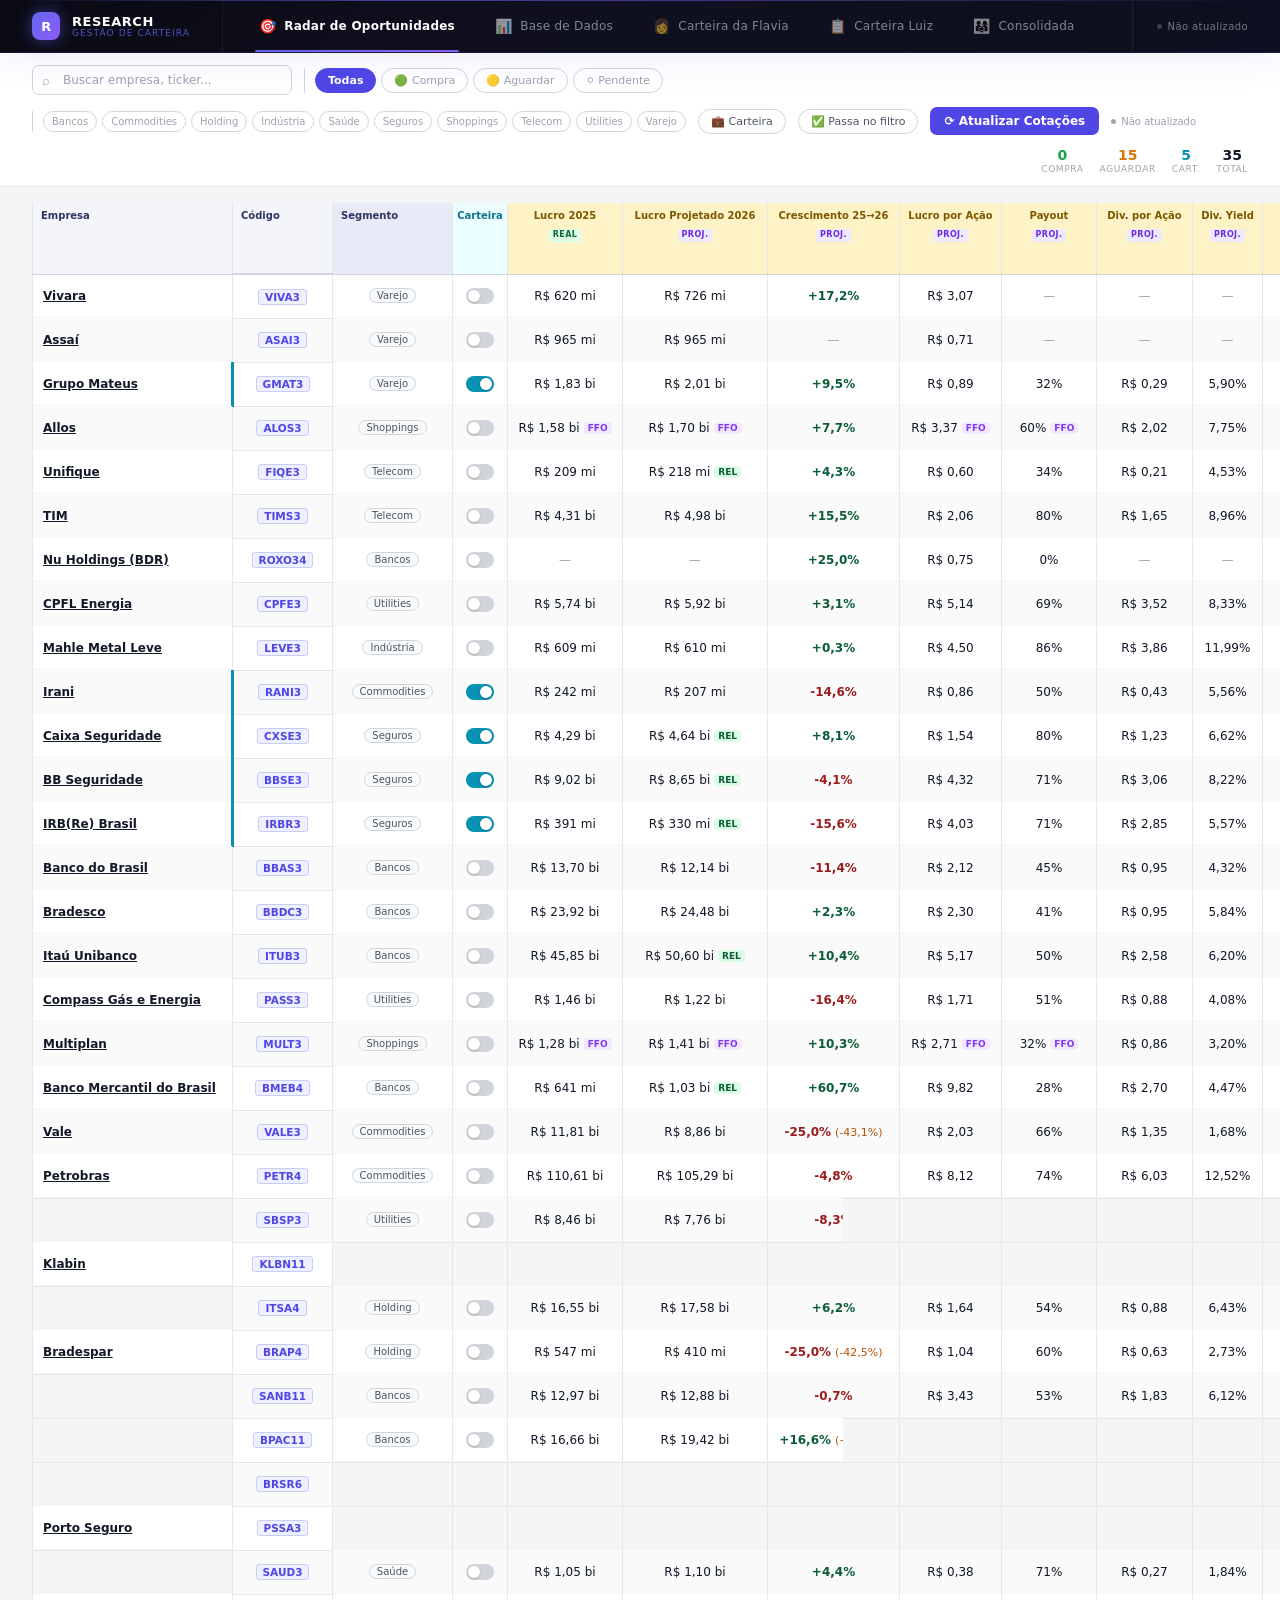
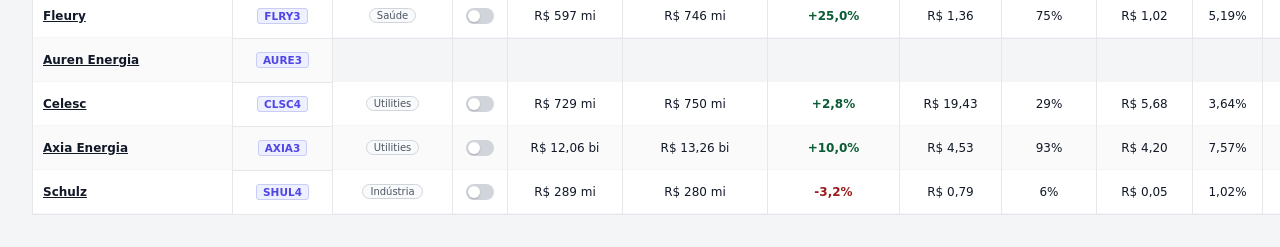
==== app/index.html @ d66e3764 "Relatorio detalhado da GMAT3, no modelo novo (mesmo formato da ALOS3) Grupo Mateus ja estava no Rada" ====
﻿<!DOCTYPE html>
<html lang="pt-BR">
<head>
<meta charset="UTF-8">
<meta name="viewport" content="width=device-width, initial-scale=1.0">
<meta name="robots" content="noindex, nofollow">
<title>Research · Dashboard de Investimentos</title>
<link rel="icon" href="data:image/svg+xml,%3Csvg xmlns='http://www.w3.org/2000/svg' viewBox='0 0 32 32'%3E%3Cdefs%3E%3ClinearGradient id='g' x1='0' y1='0' x2='1' y2='1'%3E%3Cstop offset='0' stop-color='%236366f1'/%3E%3Cstop offset='1' stop-color='%238b5cf6'/%3E%3C/linearGradient%3E%3C/defs%3E%3Crect width='32' height='32' rx='8' fill='url(%23g)'/%3E%3Ctext x='16' y='22' font-family='system-ui,sans-serif' font-size='18' font-weight='800' fill='white' text-anchor='middle'%3ER%3C/text%3E%3C/svg%3E">
<link rel="stylesheet" href="css/styles.css">
</head>
<body>

<!-- NAV -->
<nav class="nav">
  <div class="nav-brand">
    <div class="nav-brand-logo">R</div>
    <div class="nav-brand-text">
      <span class="nav-brand-label">Research</span>
      <span class="nav-brand-sub">Gestão de Carteira</span>
    </div>
  </div>
  <div class="nav-tabs">
    <!-- Aba "Minha Carteira" removida temporariamente a pedido do usuário — a página
         (#page-carteira) e todo o código (js/carteira.js, js/graficos.js) continuam
         intactos no projeto, só sem link de acesso. Para restaurar: descomentar o
         bloco abaixo e trocar a página inicial de volta para 'carteira' se desejar. -->
    <!--
    <div class="nav-tab" onclick="showPage('carteira')">
      <span class="nav-tab-icon">💼</span> Minha Carteira
    </div>
    -->
    <div class="nav-tab active" onclick="showPage('radar')">
      <span class="nav-tab-icon">🎯</span> Radar de Oportunidades
    </div>
    <div class="nav-tab" onclick="showPage('dados')">
      <span class="nav-tab-icon">📊</span> Base de Dados
    </div>
    <div class="nav-tab" onclick="showPage('flavia')">
      <span class="nav-tab-icon">👩</span> Carteira da Flavia
    </div>
    <div class="nav-tab" onclick="showPage('resumoluiz')">
      <span class="nav-tab-icon">📋</span> Carteira Luiz
    </div>
    <div class="nav-tab" onclick="showPage('familia')">
      <span class="nav-tab-icon">👨‍👩‍👧</span> Consolidada
    </div>
  </div>
  <div class="nav-right">
    <div class="nav-status">
      <div class="nav-status-dot" id="statusDot"></div>
      <span class="nav-status-text" id="lastUpdate">Não atualizado</span>
    </div>
  </div>
</nav>

<!-- PÁGINA 1 — CARTEIRA (sem aba de acesso por enquanto — ver comentário no <nav>) -->
<div class="page" id="page-carteira">
  <div class="carteira-header">
    <div style="display:flex;align-items:center;justify-content:space-between;flex-wrap:wrap;gap:0.5rem;">
      <div>
        <h1>Minha Carteira</h1>
        <p>Patrimônio total: R$ 837.447 · Ações + ETFs + Fundos + Previdência · Atualizado em 15/05/2026</p>
      </div>
      <button class="btn-olho" id="btnOlho" onclick="togglePrivacy()" title="Ocultar/mostrar valores">
        <span id="olhoIcon">👁</span> <span id="olhoLabel">Ocultar valores</span>
      </button>
    </div>
  </div>
  <div class="kpi-grid">
    <div class="kpi-card accent">
      <div class="kpi-label">Patrimônio Total</div>
      <div class="kpi-val"><span class="valor-rs">R$ 837.447</span><span class="valor-pct">100%</span></div>
      <div class="kpi-sub">Ações + Prev. + Renda Fixa + ETFs</div>
    </div>
    <div class="kpi-card">
      <div class="kpi-label">Ações B3</div>
      <div class="kpi-val"><span class="valor-rs">R$ 628.826</span><span class="valor-pct">75,1%</span></div>
      <div class="kpi-sub">75,1% da carteira</div>
      <span class="kpi-badge up">+15,0%</span>
    </div>
    <div class="kpi-card">
      <div class="kpi-label">Previdência</div>
      <div class="kpi-val"><span class="valor-rs">R$ 126.826</span><span class="valor-pct">15,1%</span></div>
      <div class="kpi-sub">Itaú Colab. + Kinea CP Prev</div>
      <span class="kpi-badge up">+50,6%</span>
    </div>
    <div class="kpi-card">
      <div class="kpi-label">Renda Fixa</div>
      <div class="kpi-val"><span class="valor-rs">R$ 72.076</span><span class="valor-pct">8,6%</span></div>
      <div class="kpi-sub">LFTB11 · indexado Selic</div>
      <span class="kpi-badge up">+4,6%</span>
    </div>
    <div class="kpi-card">
      <div class="kpi-label">Dividendos 2026</div>
      <div class="kpi-val"><span class="valor-rs">R$ 15.774</span><span class="valor-pct">YTD</span></div>
      <div class="kpi-sub">Jan–Mai · real recebido</div>
      <span class="kpi-badge up">+3,73% DY</span>
    </div>
    <div class="kpi-card">
      <div class="kpi-label">Projeção 2026</div>
      <div class="kpi-val" id="kpi-div2026">R$ 46.120</div>
      <div class="kpi-sub" id="kpi-div2026-mes">~R$ 3.843/mês</div>
    </div>
    <div class="kpi-card">
      <div class="kpi-label">Lucro Total</div>
      <div class="kpi-val"><span class="valor-rs">R$ 195.877</span><span class="valor-pct">+14,46%</span></div>
      <div class="kpi-sub">Posição atual vs. custo</div>
      <span class="kpi-badge up">+14,46%</span>
    </div>
  </div>
  <!-- ── SEÇÃO 1: VISÃO GERAL ── -->
  <div class="carteira-section">
    <div class="section-title">Visão Geral do Patrimônio</div>
    <div class="charts-grid-2">
      <div class="chart-card">
        <div class="chart-title">Classe de Ativo</div>
        <div class="chart-wrap" id="chartClasse"></div>
      </div>
      <div class="chart-card">
        <div class="chart-title">Composição por Ativo</div>
        <div class="chart-wrap" id="chartComposicao"></div>
      </div>
    </div>
    <div class="charts-grid-2">
      <div class="chart-card">
        <div class="chart-title">Composição por Segmento</div>
        <div class="chart-wrap" id="chartSegmento"></div>
      </div>
      <div class="chart-card">
        <div class="chart-title">Proventos 12M por Ativo (R$)</div>
        <div class="chart-wrap" id="chartRent"></div>
      </div>
    </div>
    <div class="charts-grid-2">
      <div class="chart-card" style="grid-column:1/-1;">
        <div class="chart-title">Rentabilidade Acumulada da Carteira (%)</div>
        <div class="chart-wrap" id="chartRentAcum" style="min-height:160px;"></div>
      </div>
    </div>
  </div>

  <!-- ── SEÇÃO 2: POSIÇÕES ── -->
  <div class="carteira-section">
    <div class="section-title">Posições</div>

    <!-- Ações B3 -->
    <div class="pos-section-header">
      <span class="pos-section-label">🇧🇷 Ações B3</span>
      <span class="pos-section-total valor-rs" id="totalAcoesBadge">R$ 628.826</span>
    </div>
    <div class="posicoes-card">
      <div class="pos-table-wrap">
        <table class="pos-table">
          <thead>
            <tr>
              <th>Ativo</th><th>Qtd</th><th>PM</th><th>Cotação</th><th>Variação</th><th>DY</th><th>% Cart.</th>
            </tr>
          </thead>
          <tbody id="posTableBody"></tbody>
        </table>
      </div>
      <div class="mobile-pos-cards" id="mobilePosCards" style="display:none;"></div>
    </div>

    <!-- Previdência -->
    <div class="pos-section-header" style="margin-top:1.25rem;">
      <span class="pos-section-label">🏦 Previdência</span>
      <span class="pos-section-total">R$ 126.826</span>
    </div>
    <div class="posicoes-card">
      <table class="pos-table">
        <thead>
          <tr><th>Fundo</th><th>Cotas</th><th>PM/Cota</th><th>Cota Atual</th><th>Variação</th><th>Rentab.</th><th>Saldo</th><th>% Cart.</th></tr>
        </thead>
        <tbody>
          <tr>
            <td><div class="pos-ticker" style="color:var(--purple);">ITAÚ COLAB.</div><div class="pos-name">Itaú Colaboradores Renda Variável</div></td>
            <td>6.020,32</td><td>R$ 13,70</td><td>R$ 19,09</td>
            <td class="rent-pos">+39,34%</td><td class="rent-pos">+50,61%</td>
            <td class="valor-rs">R$ 114.928</td><td>13,78%</td>
          </tr>
          <tr>
            <td><div class="pos-ticker" style="color:var(--purple);">KINEA CP</div><div class="pos-name">Kinea CP Prev RF FI — Previdência</div></td>
            <td>581,83</td><td>R$ 19,23</td><td>R$ 20,42</td>
            <td class="rent-pos">+6,19%</td><td class="rent-pos">+7,51%</td>
            <td class="valor-rs">R$ 11.881</td><td>1,42%</td>
          </tr>
          <tr style="font-weight:700;background:var(--gray-bg);">
            <td colspan="6">Total Previdência</td>
            <td class="valor-rs">R$ 126.809</td><td>15,14%</td>
          </tr>
        </tbody>
      </table>
    </div>

    <!-- Renda Fixa -->
    <div class="pos-section-header" style="margin-top:1.25rem;">
      <span class="pos-section-label">💰 Renda Fixa</span>
      <span class="pos-section-total">R$ 72.076</span>
    </div>
    <div class="posicoes-card">
      <table class="pos-table">
        <thead>
          <tr><th>Ativo</th><th>Qtd</th><th>PM</th><th>Preço Atual</th><th>Variação</th><th>Rentab.</th><th>Saldo</th><th>% Cart.</th></tr>
        </thead>
        <tbody>
          <tr>
            <td><div class="pos-ticker">LFTB11</div><div class="pos-name">ETF Renda Fixa — Tesouro Selic</div></td>
            <td>594</td><td>R$ 117,90</td><td>R$ 121,34</td>
            <td class="rent-pos">+2,91%</td><td class="rent-pos">+20,37%</td>
            <td class="valor-rs">R$ 72.076</td><td>8,61%</td>
          </tr>
          <tr style="font-weight:700;background:var(--gray-bg);">
            <td colspan="6">Total Renda Fixa</td>
            <td class="valor-rs">R$ 72.076</td><td>8,61%</td>
          </tr>
        </tbody>
      </table>
    </div>

    <!-- ETFs Internacionais -->
    <div class="pos-section-header" style="margin-top:1.25rem;">
      <span class="pos-section-label">🌎 ETFs Internacionais</span>
      <span class="pos-section-total num-red">US$ 2.591 · -54,2%</span>
    </div>
    <div class="posicoes-card">
      <table class="pos-table">
        <thead>
          <tr><th>Ativo</th><th>Qtd</th><th>PM</th><th>Preço Atual</th><th>Variação</th><th>Rentab.</th><th>Saldo</th><th>% Cart.</th></tr>
        </thead>
        <tbody>
          <tr>
            <td><div class="pos-ticker">TXXS</div><div class="pos-name">ETF Internacional</div></td>
            <td>158</td><td>US$ 13,98</td><td>US$ 8,58</td>
            <td class="rent-neg">-38,64%</td><td class="rent-neg">-38,64%</td>
            <td>US$ 1.356</td><td>0,80%</td>
          </tr>
          <tr>
            <td><div class="pos-ticker">SOLT</div><div class="pos-name">ETF Internacional</div></td>
            <td>19,95</td><td>US$ 106,12</td><td>US$ 61,94</td>
            <td class="rent-neg">-41,63%</td><td class="rent-neg">-41,63%</td>
            <td>US$ 1.236</td><td>0,73%</td>
          </tr>
          <tr style="font-weight:700;background:var(--gray-bg);">
            <td colspan="6">Total ETFs Internacionais</td>
            <td>US$ 2.591</td><td>1,16%</td>
          </tr>
        </tbody>
      </table>
      <div style="padding:8px 14px;font-size:10px;color:var(--text3);border-top:1px solid var(--border);">⚠️ Exposição cambial baixa · Rentabilidade em queda · Revisar estratégia</div>
    </div>
  </div>

  <!-- ── SEÇÃO 3: DIVIDENDOS ── -->
  <div class="carteira-section">
    <div class="section-title">Dividendos</div>
    <div class="charts-grid-2">
      <div class="chart-card">
        <div class="chart-title">Projeção de Dividendos Anuais (R$)</div>
        <div class="chart-wrap" id="chartDivProj"></div>
      </div>
      <div class="chart-card">
        <div class="chart-title">Dividendos Recebidos — Histórico</div>
        <div class="chart-wrap" id="chartDivHist"></div>
        <p style="font-size:10px;color:var(--text3);margin-top:8px;text-align:center;">* Dados parciais — envie histórico completo para atualizar</p>
      </div>
    </div>
    <div class="posicoes-card" style="margin-top:1rem;">
      <div style="display:flex;align-items:baseline;justify-content:space-between;flex-wrap:wrap;gap:0.5rem;margin-bottom:1rem;">
        <div>
          <div style="font-size:13px;font-weight:700;">Renda Passiva Estimada 2026–2030</div>
          <div style="font-size:11px;color:var(--text3);margin-top:2px;">Cenário base · Crescimento de 8% a.a. · Baseado nas posições atuais</div>
        </div>
        <div class="div-kpis-row" id="divKpisRow"></div>
      </div>
      <div style="overflow-x:auto;">
        <table class="pos-table" id="divProjTable">
          <thead>
            <tr><th>Ação</th><th>Qtd</th><th>Div./Ação (proj.)</th><th>2026</th><th>2027</th><th>2028</th><th>2029</th><th>2030</th><th>Acum. 5a</th><th>% Capital Recup.</th></tr>
          </thead>
          <tbody id="divProjBody"></tbody>
        </table>
      </div>
    </div>
  </div>

</div><!-- /page-carteira -->

<!-- PÁGINA 2 — RADAR -->
<div class="page active" id="page-radar">
  <div class="radar-controls">
    <div class="search-wrap">
      <span class="search-icon">⌕</span>
      <input type="text" class="search-input" id="searchInput" placeholder="Buscar empresa, ticker...">
    </div>
    <div class="filter-group">
      <button class="filter-btn active" data-filter="all">Todas</button>
      <button class="filter-btn" data-filter="compra">🟢 Compra</button>
      <button class="filter-btn" data-filter="aguardar">🟡 Aguardar</button>
      <button class="filter-btn" data-filter="pendente">⚪ Pendente</button>
    </div>
    <div class="filter-group" id="segFilter"></div>
    <button class="filter-btn" id="btnCarteira" onclick="toggleCarteiraFilter()">💼 Carteira</button>
    <button class="filter-btn" id="btnCriterios" onclick="toggleCriteriosFilter()" title="Mostra só quem aprova em ≥75% dos critérios aplicáveis E rende mais que a Selic">✅ Passa no filtro</button>
    <button class="btn-update" id="btnUpdate" onclick="atualizarCotacoes()">
      <div class="spinner"></div><span>⟳ Atualizar Cotações</span>
    </button>
    <div class="update-status" id="updateStatus"><div class="dot"></div><span id="updateText">Não atualizado</span></div>
    <div class="stats-row">
      <div class="stat"><span class="stat-val green" id="cnt-compra">2</span><span class="stat-label">Compra</span></div>
      <div class="stat"><span class="stat-val yellow" id="cnt-aguardar">5</span><span class="stat-label">Aguardar</span></div>
      <div class="stat"><span class="stat-val teal" id="cnt-carteira">8</span><span class="stat-label">Cart.</span></div>
      <div class="stat"><span class="stat-val" id="cnt-total">19</span><span class="stat-label">Total</span></div>
    </div>
  </div>
  <!-- O bloco "Por onde começar" (cards de score + texto) saiu em 13/09/2026
       a pedido do usuário: a tabela começa direto abaixo dos controles. -->
  <div class="table-container">
  <div class="table-wrap">
  <table id="mainTable">
  <!-- ⚠️ UM <col> POR COLUNA, SEMPRE. A tabela é table-layout:fixed, então quem manda na
       largura é este colgroup e NÃO o conteúdo. Coluna sem <col> correspondente recebe
       largura ZERO e o texto vaza por cima da vizinha — foi o que aconteceu em 13/09/2026
       ao criar as colunas Múltiplo e P/L médio sem acrescentar as duas entradas aqui:
       Retorno Total e Relatório colapsaram para 0px com 68px e 64px de conteúdo dentro.
       Ao adicionar ou remover coluna, conferir: nº de <col> == nº de <th> == nº de <td>. -->
  <colgroup>
    <col style="width:200px"><!-- 0  Empresa -->
    <col style="width:100px"> <!-- 1  Código -->
    <col style="width:120px"><!-- 2  Segmento -->
    <col style="width:55px"> <!-- 3  Carteira -->
    <col style="width:115px"><!-- 4  Lucro 2025 -->
    <col style="width:145px"><!-- 5  Lucro Projetado 2026 -->
    <col style="width:132px"> <!-- 6  Crescimento 25→26 -->
    <col style="width:102px"> <!-- 7  Lucro por Ação -->
    <col style="width:95px"> <!-- 8  Payout -->
    <col style="width:96px"> <!-- 9  Div. por Ação -->
    <col style="width:70px"> <!-- 10 Div. Yield proj. -->
    <col style="width:100px"><!-- 11 Div. Yield 2025 -->
    <col style="width:95px"> <!-- 12 DY médio 10 anos -->
    <col style="width:105px"><!-- 13 P/L atual -->
    <col style="width:100px"> <!-- 14 P/L médio 2021- -->
    <col style="width:88px"> <!-- 15 ROE atual -->
    <col style="width:100px"> <!-- 16 ROE médio 2021- -->
    <col style="width:100px"><!-- 17 Dív. Líq./EBITDA -->
    <col style="width:150px"> <!-- 18 Múltiplo -->
    <col style="width:90px"> <!-- 19 Preço Justo -->
    <col style="width:90px"> <!-- 20 Cotação -->
    <col style="width:100px"><!-- 21 Margem de Segurança -->
    <col style="width:95px"> <!-- 22 Retorno Total -->
    <col style="width:120px"><!-- 23 Relatório -->
  </colgroup>
  <thead>
    <tr class="col-header">
      <th data-col="0" onclick="sortTable(0)"  class="frozen-1 sep gh-id sortable" style="text-align:left;" >Empresa<span class="sort-arrow"></span> <span class="col-tip" data-tip="Fonte: Manual&#10;Nome completo da empresa listada na B3">ⓘ</span></th>
      <th data-col="1" onclick="sortTable(1)"  class="frozen-2 sep gh-id sortable" style="text-align:left;" >Código<span class="sort-arrow"></span> <span class="col-tip" data-tip="Fonte: Manual&#10;Ticker de negociação na B3 (ex: ITUB3)">ⓘ</span></th>
      <th data-col="2" onclick="sortTable(2)"  class="sep gh-id col-mob-hide sortable" style="text-align:left;" >Segmento<span class="sort-arrow"></span> <span class="col-tip" data-tip="Fonte: Manual&#10;Setor de atuação da empresa">ⓘ</span></th>
      <th data-col="3"  class="sep gh-cart" style="cursor:default;"><div class="th-inner">Carteira <span class="col-tip" data-tip="Fonte: Manual&#10;Toggle: marca o ativo como parte da sua carteira">ⓘ</span></div></th>
      <th data-col="4" onclick="sortTable(4)"  class="sep gh-div col-mob-hide sortable" ><div class="th-inner">Lucro 2025<span class="sort-arrow"></span><span class="col-tag real">real</span></div><span class="col-tip" data-tip="Fonte: MCP Partnr (B3/CVM)&#10;Lucro líquido consolidado do EXERCÍCIO FECHADO de 2025 (1º de janeiro a 31 de dezembro).&#10;&#10;A coluna ao lado é o LTM — os últimos 12 meses até 30/06/2026, que atravessa dois exercícios. As duas juntas mostram se o resultado está acelerando ou desacelerando dentro do ano.">ⓘ</span></th>
      <th data-col="5" onclick="sortTable(5)"  class="gh-div col-mob-hide sortable" ><div class="th-inner">Lucro Projetado 2026<span class="sort-arrow"></span><span class="col-tag proj">proj.</span></div><span class="col-tip" data-tip="Fonte: Calculado&#10;Lucro de 2025 × (1 + taxa de crescimento).&#10;&#10;A taxa vem do LUCRO RECORRENTE, por regressão log sobre a série — usa todos os anos, não só as pontas, e não é distorcida por um ano atípico. Onde o lucro recorrente não se aplica (banco, seguradora, holding, cíclica de commodity), usa ROE × retenção: o quanto a empresa cresce com o lucro que NÃO distribui.&#10;&#10;⚠️ É PROJEÇÃO, não medida. O backtest do projeto (scripts/backtest_ranking.py) mostrou que somar crescimento ao earnings yield PIOROU o poder de ordenar em 8,9 p.p. — por isso este número não entra no preço justo nem no ranking. Está aqui para leitura.&#10;Passe o mouse no ⓘ de cada linha para ver a taxa usada e a origem dela.">ⓘ</span></th>
      <th data-col="6" onclick="sortTable(6)" class="gh-div col-mob-hide sortable"><div class="th-inner">Crescimento 25→26<span class="sort-arrow"></span><span class="col-tag proj">proj.</span></div><span class="col-tip" data-tip="Fonte: Calculado&#10;A taxa que leva o lucro de 2025 ao projetado de 2026 — é ela, e só ela, que separa as duas colunas ao lado.&#10;&#10;Vem do LUCRO RECORRENTE, por regressão log sobre a série: usa todos os anos, não só as pontas, e não é distorcida por um ano atípico (a média simples daria +84% para a ALOS3 por causa do ano da fusão).&#10;&#10;Onde o lucro recorrente não se aplica — banco, seguradora, holding e cíclica de commodity — usa ROE × retenção: o quanto a empresa cresce com o lucro que NÃO distribui.&#10;&#10;Limitada a ±25%. Quando o valor bruto é maior, ele aparece na tooltip da linha.&#10;&#10;⚠️ É ESTIMATIVA sobre série curta, não medida.">ⓘ</span></th>
      <th data-col="7" onclick="sortTable(7)"  class="gh-div col-mob-hide sortable" ><div class="th-inner">Lucro por Ação<span class="sort-arrow"></span><span class="col-tag proj">proj.</span></div><span class="col-tip" data-tip="Fonte: Calculado&#10;Lucro Est. ÷ número de ações em circulação">ⓘ</span></th>
      <th data-col="8" onclick="sortTable(8)"  class="gh-div col-mob-hide sortable" ><div class="th-inner">Payout<span class="sort-arrow"></span><span class="col-tag proj">proj.</span></div><span class="col-tip" data-tip="Fonte: Análise própria&#10;% do lucro estimado a ser distribuído como proventos em 2026, com base no histórico de distribuição da empresa&#10;⚠️ Passe o mouse no ⓘ de cada linha para ver o número exato usado (payout × LPA = Div./Ação) — em alguns casos o payout é sobre uma base diferente (FFO/lucro normalizado), não a LPA desta tabela">ⓘ</span></th>
      <th data-col="9" onclick="sortTable(9)"  class="gh-div sortable" ><div class="th-inner">Div. por Ação<span class="sort-arrow"></span><span class="col-tag proj">proj.</span></div><span class="col-tip" data-tip="Fonte: Calculado&#10;DY projetado × Cotação atual">ⓘ</span></th>
      <th data-col="10" onclick="sortTable(10)"  class="gh-div sortable" ><div class="th-inner">Div. Yield<span class="sort-arrow"></span><span class="col-tag proj">proj.</span></div><span class="col-tip" data-tip="Fonte: Calculado&#10;Div./Ação ÷ Cotação atual × 100">ⓘ</span></th>
      <th data-col="11" onclick="sortTable(11)" class="gh-div col-mob-hide sortable"><div class="th-inner">Div. Yield<span class="sort-arrow"></span><span class="col-tag real">2025</span></div><span class="col-tip" data-tip="Fonte: MCP Partnr (B3/CVM)&#10;Dividend yield REALIZADO do exercício de 2025: proventos pagos em 2025 ÷ preço de fechamento de 2025.&#10;&#10;É fato consumado, não projeção — serve para conferir a coluna ao lado, que é o DY projetado a partir do lucro de 2026.&#10;&#10;⚠️ Substituiu o "DY real LTM" em 13/09/2026. Aquele era digitado à mão (várias linhas citavam StatusInvest como fonte, uma delas usando ITUB4 no lugar de ITUB3) e era reescrito em runtime pela API. Este sai da mesma base do resto da tabela.">ⓘ</span></th>
      <th data-col="12" onclick="sortTable(12)" class="gh-div col-mob-hide sortable"><div class="th-inner">DY médio 10a<span class="sort-arrow"></span><span class="col-tag real">real</span></div><span class="col-tip" data-tip="Fonte: MCP Partnr (B3/CVM) — analise/dy_historico.json&#10;MEDIANA do dividend yield realizado dos últimos 10 exercícios (2016-2025).&#10;&#10;MEDIANA e não média, e o motivo está no dado: a PETR4 pagou 65% em 2022 e a BRAP4 47,9% em 2021 — dividendos extraordinários que puxam a média da PETR4 para 16,4% contra 10,6% da mediana. A mediana descreve o ano TÍPICO; a média descreve o ano excepcional.&#10;&#10;Anos com yield ZERO são excluídos: na base o zero significa dado ausente, não dividendo zero. O número de anos efetivamente usados aparece na tooltip de cada linha.&#10;&#10;⚠️ 10 anos podem abranger mais de uma empresa: a ALOS3 era Aliansce até 2023 e a AXIA3 mudou de controle. A tooltip da linha diz o intervalo real usado.&#10;&#10;Serve de âncora para as duas colunas de DY à esquerda: se o projetado está muito acima da mediana de 10 anos, ele está pedindo um ano excepcional.">ⓘ</span></th>
      <th data-col="13" onclick="sortTable(13)"  class="sep gh-val col-mob-hide sortable" ><div class="th-inner">Preço/Lucro<span class="sort-arrow"></span><span class="col-tag real">atual LTM</span></div><span class="col-tip" data-tip="Fonte: MCP Partnr (B3/CVM)&#10;Cotação ÷ LPA dos últimos 12 meses (TTM)&#10;Passe o mouse no ⓘ de cada linha para ver a cotação e a LPA exatas usadas no cálculo">ⓘ</span></th>
      <th data-col="14" onclick="sortTable(14)"  class="gh-fund col-mob-hide sortable" ><div class="th-inner">P/L mediano<span class="sort-arrow"></span><span class="col-tag real">real</span></div><span class="col-tip" data-tip="Fonte: MCP Partnr (B3/CVM)&#10;P/L MEDIANO da própria empresa de 2021 para cá.&#10;&#10;Serve para ler a coluna ao lado: o P/L ATUAL acima deste valor significa que a ação está cara contra a própria história; abaixo, barata.&#10;&#10;É a ÂNCORA do múltiplo que produz o Preço Justo — desde 14/09/2026 a única, sem mistura com os pares do setor; o que a corrige é o ROE mediano, duas colunas à direita. A tooltip de cada célula traz os anos um a um.&#10;&#10;JANELA 2021→, a pedido do usuário: é o intervalo em que a Selic voltou ao patamar de dois dígitos. Múltiplo praticado com juro de 2% a 7% (2011-2020) descreve outro custo de capital e não serve de referência para hoje.">ⓘ</span></th>
      <th data-col="15" onclick="sortTable(15)"  class="gh-val col-mob-hide sortable" ><div class="th-inner">ROE<span class="sort-arrow"></span><span class="col-tag real">real LTM</span></div><span class="col-tip" data-tip="Fonte: MCP Partnr (B3/CVM)&#10;Lucro Líquido ÷ Patrimônio Líquido × 100&#10;Mede a eficiência no uso do capital próprio">ⓘ</span></th>
      <th data-col="16" onclick="sortTable(16)"  class="gh-val col-mob-hide sortable" ><div class="th-inner">ROE mediano<span class="sort-arrow"></span><span class="col-tag real">real</span></div><span class="col-tip" data-tip="Fonte: MCP Partnr (B3/CVM)&#10;ROE MEDIANO da própria empresa de 2021 para cá — a mesma janela e a mesma série que a coluna P/L mediano ao lado.&#10;&#10;É ele que AJUSTA o múltiplo do Preço Justo desde 14/09/2026: o múltiplo aplicado é o P/L mediano da própria empresa × (ROE atual ÷ ROE mediano), limitado a ±30%.&#10;&#10;Pela relação de Gordon, P/L = payout ÷ (Ke − g) e g = ROE × retenção — mais ROE significa mais crescimento sustentável e, com o resto constante, múltiplo maior. Comparar esta coluna com o ROE atual ao lado mostra, na mesma linha, de onde veio o ajuste.&#10;&#10;MEDIANA e não média: um ano de prejuízo ou de lucro extraordinário move a média e não move a mediana.">ⓘ</span></th>
      <th data-col="17" onclick="sortTable(17)"  class="gh-val col-mob-hide sortable" ><div class="th-inner">Dív. Líq./EBITDA<span class="sort-arrow"></span><span class="col-tag real">real LTM</span></div><span class="col-tip" data-tip="Fonte: MCP Partnr (B3/CVM)&#10;Dívida Líquida ÷ EBITDA&#10;Mede o grau de alavancagem financeira">ⓘ</span></th>
      <th data-col="18" onclick="sortTable(18)"  class="sep gh-opp col-mob-hide sortable" ><div class="th-inner">Múltiplo<span class="sort-arrow"></span><span class="col-tag proj">proj.</span></div><span class="col-tip" data-tip="Fonte: Análise própria&#10;O múltiplo pelo qual o fundamento projetado é multiplicado para chegar ao Preço Justo da coluna ao lado.&#10;&#10;Qual múltiplo depende do negócio: P/L no caso geral · P/FFO em shopping · EV/EBITDA sobre a média do ciclo em cíclica · paridade com a investida em holding.&#10;&#10;O valor-alvo é o múltiplo mediano da PRÓPRIA empresa de 2021 para cá, ajustado pela rentabilidade: × (ROE atual ÷ ROE mediano do período), em proporção direta e sem teto.&#10;&#10;O múltiplo do SETOR saiu da conta em 14/09/2026 — a mediana do segmento mistura empresas com rentabilidade e risco diferentes. Quem faz esse papel agora é o ajuste de ROE. A tooltip de cada célula traz a conta completa.">ⓘ</span></th>
      <th data-col="19" onclick="sortTable(19)"  class="sep gh-opp col-mob-hide sortable" ><div class="th-inner">Preço Justo<span class="sort-arrow"></span><span class="col-tag proj">proj.</span></div><span class="col-tip" data-tip="Fonte: Análise própria&#10;Quanto a empresa deveria valer — fundamento PROJETADO × o múltiplo que ela deve negociar, segundo a PRÓPRIA história (2021→) corrigida pela rentabilidade de hoje.&#10;&#10;UM múltiplo por empresa, escolhido pelo que o negócio é: P/L no caso geral · P/FFO em shopping · EV/EBITDA sobre a média do ciclo em cíclica · paridade com a investida em holding. Não é mediana de réguas diferentes.&#10;&#10;NÃO é preço de compra: pagando o justo você não tem margem. Use a coluna Margem de Segurança ao lado e exija o mínimo que você aceita (o veredicto usa 15%).">ⓘ</span></th>
      <th data-col="20" onclick="sortTable(20)"  class="gh-opp sortable" ><div class="th-inner">Cotação<span class="sort-arrow"></span><span class="col-tag real">real</span></div><span class="col-tip" data-tip="Fonte: MCP Partnr (B3/CVM)&#10;Último preço negociado na B3 (atualizado via botão Atualizar Cotações)">ⓘ</span></th>
      <th data-col="21" onclick="sortTable(21)"  class="gh-opp sortable" ><div class="th-inner">Margem de Segurança<span class="sort-arrow"></span><span class="col-tag proj">proj.</span></div><span class="col-tip" data-tip="Fonte: Calculado&#10;(Preço Justo − Cotação) ÷ Preço Justo × 100&#10;Positivo = cotação abaixo do valor justo&#10;Negativo = cotação acima do valor justo&#10;&#10;O veredicto 🟢 compra exige margem de pelo menos 15%.">ⓘ</span></th>
      <th data-col="22" onclick="sortTable(22)"  class="sep gh-ret col-mob-hide sortable" ><div class="th-inner">Retorno Total<span class="sort-arrow"></span><span class="col-tag proj">proj.</span></div><span class="col-tip" data-tip="Fonte: Calculado&#10;Valorização até o Preço Justo + DY projetado&#10;Retorno total esperado no horizonte de análise">ⓘ</span></th>
      <th data-col="23"  class="sep gh-rep" style="cursor:default;"><div class="th-inner">Relatório <span class="col-tip" data-tip="Fonte: Análise própria&#10;Link para o relatório detalhado do ativo com tese, riscos e projeções">ⓘ</span></div></th>
    </tr>
  </thead>
  <tbody id="tableBody"><!-- populado por data/radar-rows.data.js --></tbody>
  </table>
  </div>
  </div>
</div><!-- /page-radar -->

<!-- PÁGINA 3 — BASE DE DADOS -->
<div class="page" id="page-dados">
  <div class="dados-header">
    <div style="display:flex;align-items:center;justify-content:space-between;flex-wrap:wrap;gap:1rem;">
      <div>
        <h1 style="font-size:20px;font-weight:800;color:var(--text);">📊 Base de Dados</h1>
        <p style="font-size:12px;color:var(--text3);margin-top:3px;">Indicadores fundamentalistas · fonte única: <b>MCP Partnr</b> (base B3/CVM) · cotação ao vivo via brapi.dev</p>
      </div>
      <div style="display:flex;align-items:center;gap:0.75rem;flex-wrap:wrap;">
        <span class="col-tip" data-tip="Recarrega o snapshot do Partnr e atualiza a cotação ao vivo. NÃO busca fundamentos de outra fonte: o Partnr é autenticado com a sua chave de API e um arquivo HTML não pode chamá-lo sem expor a credencial. Para trazer um trimestre novo, peça ao Claude — ele re-roda a coleta e regrava o arquivo." style="margin-right:6px;">ⓘ</span><button class="btn-update" id="btnUpdateFund" onclick="atualizarFundamentos()">
          <div class="spinner"></div>⟳ Recarregar dados
        </button>
        <div class="update-status" id="fundStatus"><div class="dot"></div><span id="fundStatusText">Não atualizado</span></div>
      </div>
    </div>
  </div>

  <div class="dados-controls">
    <div style="position:relative;">
      <span style="position:absolute;left:10px;top:50%;transform:translateY(-50%);color:var(--text3);font-size:12px;">🔍</span>
      <input type="text" class="fund-search" id="fundSearch" placeholder="Buscar empresa ou ticker..." oninput="filtrarDados()">
    </div>
    <div class="filter-group" id="fundSegFilter"></div>
    <div class="sem-legend">
      <span style="font-size:11px;font-weight:600;color:var(--text2);">Semáforo:</span>
      <span class="sem-legend-item"><span class="sem-dot sem-green"></span>Bom</span>
      <span class="sem-legend-item"><span class="sem-dot sem-yellow"></span>Neutro</span>
      <span class="sem-legend-item"><span class="sem-dot sem-red"></span>Atenção</span>
      <span class="sem-legend-item"><span class="sem-dot" style="background:#e5e7eb;border:1px solid #ccc;"></span>Sem dado</span>
    </div>
  </div>

  <div class="fund-table-wrap">
    <table id="fundTable">
      <thead>
        <tr class="fund-group-header">
          <th colspan="4">Identificação</th>
          <th colspan="7" class="sep">DRE (Resultado)</th>
          <th colspan="2" class="sep">Balanço</th>
          <th colspan="3" class="sep">Margens</th>
          <th colspan="2" class="sep">Rentabilidade</th>
          <th colspan="6" class="sep">Múltiplos</th>
        </tr>
        <tr>
          <th class="left" style="min-width:140px;">Empresa<span class="col-tip" data-tip="Fonte: Manual&#10;Nome completo da empresa">ⓘ</span></th>
          <th style="min-width:70px;">Ticker<span class="col-tip" data-tip="Fonte: Manual&#10;Código de negociação na B3">ⓘ</span></th>
          <th style="min-width:85px;">Segmento<span class="col-tip" data-tip="Fonte: Manual&#10;Setor de atuação da empresa">ⓘ</span></th>
          <th style="min-width:80px;" onclick="sortFund(3)">Preço<span class="sort-arrow"></span><span class="col-tip" data-tip="Fonte: brapi.dev / MCP Partnr&#10;Cotação atual de mercado">ⓘ</span></th>
          <th style="min-width:90px;" class="sep" onclick="sortFund(4)">Receita Líq.<span class="sort-arrow"></span><span class="col-tip" data-tip="Fonte: MCP Partnr (B3/CVM)&#10;Receita líquida dos últimos 12 meses (LTM)">ⓘ</span></th>
          <th style="min-width:90px;" onclick="sortFund(5)">Custos<span class="sort-arrow"></span><span class="col-tip" data-tip="Fonte: MCP Partnr (B3/CVM)&#10;Custos e despesas operacionais (CPV + SG&A)">ⓘ</span></th>
          <th style="min-width:90px;" onclick="sortFund(6)">Lucro Bruto<span class="sort-arrow"></span><span class="col-tip" data-tip="Fonte: MCP Partnr (B3/CVM)&#10;Receita Líquida − Custo dos Produtos Vendidos">ⓘ</span></th>
          <th style="min-width:90px;" onclick="sortFund(7)">EBITDA<span class="sort-arrow"></span><span class="col-tip" data-tip="Fonte: MCP Partnr (B3/CVM)&#10;Lucro antes de juros, impostos, depreciação e amortização">ⓘ</span></th>
          <th style="min-width:90px;" onclick="sortFund(8)">EBIT<span class="sort-arrow"></span><span class="col-tip" data-tip="Fonte: MCP Partnr (B3/CVM)&#10;Lucro operacional (EBITDA − D&A)">ⓘ</span></th>
          <th style="min-width:90px;" onclick="sortFund(9)">Imposto<span class="sort-arrow"></span><span class="col-tip" data-tip="Fonte: MCP Partnr (B3/CVM)&#10;Imposto de renda e contribuição social sobre o lucro">ⓘ</span></th>
          <th style="min-width:90px;" onclick="sortFund(10)">Lucro Líq.<span class="sort-arrow"></span><span class="col-tip" data-tip="Fonte: MCP Partnr (B3/CVM)&#10;Lucro líquido dos últimos 12 meses (LTM)">ⓘ</span></th>
          <th style="min-width:90px;" class="sep" onclick="sortFund(11)">Dív. Bruta<span class="sort-arrow"></span><span class="col-tip" data-tip="Fonte: MCP Partnr (B3/CVM)&#10;Total de dívida financeira bruta (empréstimos + debêntures)">ⓘ</span></th>
          <th style="min-width:90px;" onclick="sortFund(12)">Dív. Líquida<span class="sort-arrow"></span><span class="col-tip" data-tip="Fonte: MCP Partnr (B3/CVM)&#10;Dívida Bruta − Caixa e equivalentes&#10;Negativo = posição de caixa líquido">ⓘ</span></th>
          <th style="min-width:80px;" class="sep" onclick="sortFund(13)">Mg. Bruta<span class="sort-arrow"></span><span class="col-tip" data-tip="Fonte: Calculado&#10;Lucro Bruto ÷ Receita Líquida × 100">ⓘ</span></th>
          <th style="min-width:85px;" onclick="sortFund(14)">Mg. EBITDA<span class="sort-arrow"></span><span class="col-tip" data-tip="Fonte: Calculado&#10;EBITDA ÷ Receita Líquida × 100">ⓘ</span></th>
          <th style="min-width:80px;" onclick="sortFund(15)">Mg. Líq.<span class="sort-arrow"></span><span class="col-tip" data-tip="Fonte: MCP Partnr (B3/CVM)&#10;Lucro Líquido ÷ Receita Líquida × 100">ⓘ</span></th>
          <th style="min-width:70px;" class="sep" onclick="sortFund(16)">ROE<span class="sort-arrow"></span><span class="col-tip" data-tip="Fonte: MCP Partnr (B3/CVM)&#10;Lucro Líquido ÷ Patrimônio Líquido × 100">ⓘ</span></th>
          <th style="min-width:70px;" onclick="sortFund(17)">ROIC<span class="sort-arrow"></span><span class="col-tip" data-tip="Fonte: MCP Partnr (B3/CVM)&#10;NOPAT ÷ Capital Investido × 100&#10;Mede o retorno sobre todo capital empregado">ⓘ</span></th>
          <th style="min-width:70px;" class="sep" onclick="sortFund(18)">P/L<span class="sort-arrow"></span><span class="col-tip" data-tip="Fonte: MCP Partnr (B3/CVM)&#10;Preço ÷ Lucro por ação (LTM)">ⓘ</span></th>
          <th style="min-width:70px;" onclick="sortFund(19)">P/VP<span class="sort-arrow"></span><span class="col-tip" data-tip="Fonte: MCP Partnr (B3/CVM)&#10;Preço ÷ Valor Patrimonial por ação">ⓘ</span></th>
          <th style="min-width:70px;" onclick="sortFund(20)">DY<span class="sort-arrow"></span><span class="col-tip" data-tip="Fonte: MCP Partnr (B3/CVM)&#10;Proventos pagos nos últimos 12 meses ÷ Cotação × 100">ⓘ</span></th>
          <th style="min-width:85px;" onclick="sortFund(21)">EV/EBITDA<span class="sort-arrow"></span><span class="col-tip" data-tip="Fonte: MCP Partnr (B3/CVM)&#10;Valor da empresa (EV) ÷ EBITDA">ⓘ</span></th>
          <th style="min-width:70px;" onclick="sortFund(22)">Dív/PL<span class="sort-arrow"></span><span class="col-tip" data-tip="Fonte: MCP Partnr (B3/CVM)&#10;Dívida Bruta ÷ Patrimônio Líquido">ⓘ</span></th>
          <th style="min-width:70px;" onclick="sortFund(23)">LPA<span class="sort-arrow"></span><span class="col-tip" data-tip="Fonte: MCP Partnr (B3/CVM)&#10;Lucro por ação dos últimos 12 meses">ⓘ</span></th>
        </tr>
      </thead>
      <tbody id="fundBody"></tbody>
    </table>
  </div>
  <p class="fund-note">* Fundamentos via <b>MCP Partnr</b> (base B3/CVM), coletados em 31/08/2026 · <b>2021–2025 = exercício fechado; 2026 = LTM (últimos 12 meses até 30/06/2026, 2T26)</b> · Cotação ao vivo via brapi.dev · <b>Campos vazios ("—") foram auditados um a um</b>: o indicador não existe na DRE do setor — bancos não têm EBITDA/EBIT/dívida; seguradoras e resseguradora não têm receita líquida nem margens (a própria fonte devolve nulo). Essas empresas têm outras linhas relevantes (equivalência patrimonial, receita financeira, EBT) que esta tabela ainda não tem coluna para mostrar · ROXO34 é BDR de empresa estrangeira e fica fora da base do Partnr · Abra o histórico de cada empresa (▶) para ver a nota de fonte e as ressalvas do ticker · Não constitui recomendação de investimento</p>

  <div class="rp-section" style="margin-top:2rem;border-top:2px solid #4f46e5;padding-top:1.25rem;">
    <div class="rp-section-title">🏦 Indicadores setoriais — bancos e seguradoras</div>
    <p class="fund-note" style="margin:0 0 0.75rem;line-height:1.7;">
      A tabela acima tem colunas de empresa industrial (receita líquida, CPV, lucro bruto, EBITDA, margens).
      <b>CXSE3 e BBSE3 são holdings puras</b>: as operadoras de seguro são joint ventures com sócios
      (CNP, Tokio Marine, Icatu) que <b>não são consolidadas linha a linha</b> — entram por equivalência
      patrimonial. Por isso aquelas colunas valem zero de verdade para elas: o prêmio está na DRE da
      investida, não na da holding. Bancos têm o mesmo problema por outro motivo (plano de contas próprio).
      Este bloco mostra as linhas que essas empresas <b>realmente têm</b>. Clique em ▶ para o histórico e a
      ressalva de cada uma. Compare só <b>dentro</b> deste bloco — nada aqui é comparável com a tabela de cima.
    </p>
    <div id="setorialWrap"></div>
    <p class="fund-note">* Fonte: MCP Partnr (B3/CVM) · 2021–2025 exercício fechado, 2026 = LTM até 30/06/2026 ·
      Campos cujo valor não fecha contra o lucro líquido foram suprimidos de propósito (ver ▶) ·
      Não constitui recomendação de investimento</p>
  </div>
</div><!-- /page-dados -->

<!-- PÁGINA 3.5 — CARTEIRA DA FLAVIA (esposa do Luiz — chat/carteira separados) -->
<div class="page" id="page-flavia">
  <div class="report-body" style="max-width:1000px;">

    <div class="rp-header">
      <div class="rp-header-left">
        <h1>Carteira — Flavia</h1>
        <p>Esposa do Luiz · carteira separada · Data-base: 04/09/2026 (Profit)</p>
      </div>
      <div>
        <div class="rp-badges">
          <span class="rp-badge rp-badge-blue">Aposentadoria / dividendos</span>
          <span class="rp-badge rp-badge-yellow">Horizonte 20+ anos</span>
        </div>
      </div>
    </div>

    <!-- Objetivo & Meta: fica logo abaixo do header e abre/fecha ao clicar (pedido do usuario) -->
    <details class="rp-details rp-objetivo" style="border:2px solid #4f46e5;">
      <summary>🎯 Objetivo &amp; Meta</summary>
      <div class="rp-details-body">
        <ul style="padding-left:18px;margin:0;">
          <li style="margin-bottom:8px;font-size:12px;line-height:1.6;">Empresas sólidas com potencial de <b>dividendos sustentáveis</b> (maior parte da carteira) + posições de <b>crescimento</b> (menor parte).</li>
          <li style="margin-bottom:8px;font-size:12px;line-height:1.6;">Critério decisivo: <b>capacidade futura</b> de pagar dividendos, não só histórico — sempre com base em dados oficiais das empresas.</li>
          <li style="margin-bottom:8px;font-size:12px;line-height:1.6;">Meta: viver de dividendos aos 50 anos, renda mínima <b>R$ 20.000/mês</b> (corrigida pela inflação), <b>sem nunca consumir 100% do rendimento</b> — sempre reinvestir parte.</li>
          <li style="margin-bottom:0;font-size:12px;line-height:1.6;">Toda decisão busca esse objetivo no <b>menor tempo e menor risco possíveis</b>.</li>
        </ul>
      </div>
    </details>

    <div class="rp-exec">
      <div class="rp-exec-grid">
        <div class="rp-exec-item"><div class="rp-exec-label">Patrimônio total</div><div class="rp-exec-value">R$ 718.835</div></div>
        <div class="rp-exec-item"><div class="rp-exec-label">Progresso vs. marco R$ 2MM</div><div class="rp-exec-value yellow">35,9%</div></div>
        <div class="rp-exec-item"><div class="rp-exec-label">Renda ações 2026 (est.)</div><div class="rp-exec-value">R$ 1.236/mês</div></div>
      </div>
    </div>

    <div class="rp-section">
      <div class="rp-section-title">💼 Patrimônio</div>
      <div id="chartFlaviaClasse" style="margin-bottom:0.5rem;"></div>
      <details class="rp-details">
        <summary>📋 Ver tabela</summary>
        <div class="rp-details-body">
          <div class="rp-table-wrap">
            <table class="rp-table" id="tblFlaviaClasse">
              <thead><tr><th>Classe</th><th>Valor</th><th>% do Patrimônio</th></tr></thead>
              <tbody>
                <tr><td class="rp-bold">Ações BR</td><td>R$ 213.782,85</td><td>29,74%</td></tr>
                <tr><td class="rp-bold">Renda Fixa (LFTB11)</td><td>R$ 505.052,16</td><td>70,26%</td></tr>
                <tr style="background:#1e1a2e;color:#fff;font-weight:700;"><td>Total</td><td>R$ 718.835,01</td><td>100%</td></tr>
              </tbody>
            </table>
          </div>
        </div>
      </details>
    </div>

    <div class="rp-section">
      <div class="rp-section-title">🏷️ Segmento</div>
      <div id="chartFlaviaSegmento" style="margin-bottom:0.5rem;"></div>
    </div>

    <div class="rp-section">
      <div class="rp-section-title">📊 Carteira Ideal — Desvio da Alocação-Alvo</div>
      <div id="chartFlaviaIdeal" style="margin-bottom:0.5rem;"></div>
      <details class="rp-details">
        <summary>📋 Ver tabela</summary>
        <div class="rp-details-body">
          <div class="rp-table-wrap">
            <table class="rp-table" id="tblFlaviaIdeal">
              <thead><tr><th>Classe</th><th>% Ideal</th><th>Valor-alvo (hoje)</th><th>Valor Atual</th><th>Carteira Atual</th><th>Desvio</th></tr></thead>
              <tbody>
                <tr><td class="rp-bold">Ações — Dividendos</td><td>65%</td><td>R$ 467.242,76</td><td>R$ 153.582,85</td><td>21,37%</td><td><span class="rp-tag rp-tag-red">−43,63pp</span></td></tr>
                <tr><td class="rp-bold">Ações — Crescimento</td><td>20%</td><td>R$ 143.767,00</td><td>R$ 60.200,00</td><td>8,37%</td><td><span class="rp-tag rp-tag-red">−11,63pp</span></td></tr>
                <tr><td class="rp-bold">Renda Fixa / Reserva Estratégica</td><td>15%</td><td>R$ 107.825,25</td><td>R$ 505.052,16</td><td>70,26%</td><td><span class="rp-tag rp-tag-red">+55,26pp</span></td></tr>
                <tr style="background:#f7f7f5;font-weight:700;"><td>Total</td><td>100%</td><td>R$ 718.835,01</td><td>R$ 718.835,01</td><td>100%</td><td></td></tr>
              </tbody>
            </table>
          </div>
        </div>
      </details>
      <details class="rp-details" style="margin-top:0.75rem;">
        <summary>🧩 Quais ativos compõem cada grupo</summary>
        <div class="rp-details-body">
<div style="margin-bottom:14px;"><div style="font-size:12px;font-weight:700;color:#2a78d6;margin-bottom:6px;">Ações — Dividendos <span style="color:#888;font-weight:400;">· R$ 153.583 · 21,37% da carteira</span></div><div><span style="display:inline-block;background:#fff;border:1px solid #e0e0e0;border-radius:6px;padding:3px 9px;margin:0 6px 6px 0;font-size:12px;white-space:nowrap;"><b>BBSE3</b> <span style="color:#777;">R$ 41.095</span></span><span style="display:inline-block;background:#fff;border:1px solid #e0e0e0;border-radius:6px;padding:3px 9px;margin:0 6px 6px 0;font-size:12px;white-space:nowrap;"><b>ITUB3</b> <span style="color:#777;">R$ 33.112</span></span><span style="display:inline-block;background:#fff;border:1px solid #e0e0e0;border-radius:6px;padding:3px 9px;margin:0 6px 6px 0;font-size:12px;white-space:nowrap;"><b>CXSE3</b> <span style="color:#777;">R$ 27.923</span></span><span style="display:inline-block;background:#fff;border:1px solid #e0e0e0;border-radius:6px;padding:3px 9px;margin:0 6px 6px 0;font-size:12px;white-space:nowrap;"><b>ALOS3</b> <span style="color:#777;">R$ 26.020</span></span><span style="display:inline-block;background:#fff;border:1px solid #e0e0e0;border-radius:6px;padding:3px 9px;margin:0 6px 6px 0;font-size:12px;white-space:nowrap;"><b>BBAS3</b> <span style="color:#777;">R$ 25.433</span></span></div></div><div style="margin-bottom:14px;"><div style="font-size:12px;font-weight:700;color:#eb6834;margin-bottom:6px;">Ações — Crescimento <span style="color:#888;font-weight:400;">· R$ 60.200 · 8,37% da carteira</span></div><div><span style="display:inline-block;background:#fff;border:1px solid #e0e0e0;border-radius:6px;padding:3px 9px;margin:0 6px 6px 0;font-size:12px;white-space:nowrap;"><b>IRBR3</b> <span style="color:#777;">R$ 32.900</span></span><span style="display:inline-block;background:#fff;border:1px solid #e0e0e0;border-radius:6px;padding:3px 9px;margin:0 6px 6px 0;font-size:12px;white-space:nowrap;"><b>FIQE3</b> <span style="color:#777;">R$ 27.300</span></span></div></div><div style="margin-bottom:14px;"><div style="font-size:12px;font-weight:700;color:#1baf7a;margin-bottom:6px;">Renda Fixa / Reserva Estratégica <span style="color:#888;font-weight:400;">· R$ 505.052 · 70,26% da carteira</span></div><div><span style="display:inline-block;background:#fff;border:1px solid #e0e0e0;border-radius:6px;padding:3px 9px;margin:0 6px 6px 0;font-size:12px;white-space:nowrap;"><b>LFTB11</b> <span style="color:#777;">R$ 505.052</span></span></div></div>          <p style="font-size:11px;color:#888;line-height:1.6;margin:4px 0 0;">Classificação por papel na carteira, não por setor: “Dividendos” = pagadoras recorrentes que sustentam a renda; “Crescimento” = posição comprada por valorização, cujo dividendo hoje é secundário. FIQE3 está em Crescimento: telecom em expansão, comprada por valorização — o provento hoje é secundário.</p>
        </div>
      </details>
    </div>

    <div class="rp-section">
      <div class="rp-section-title">Posição Atual</div>
      <div id="chartFlaviaPos" style="margin-bottom:0.75rem;"></div>
      <div style="display:flex;align-items:center;gap:0.75rem;margin-bottom:0.75rem;flex-wrap:wrap;">
        <button class="btn-olho" id="btnUpdateFlavia" onclick="atualizarCotacaoCarteira('flaviaPosBody','flaviaUpdateStatus')" style="cursor:pointer;">🔄 Atualizar Cotação</button>
        <span id="flaviaUpdateStatus" style="font-size:11px;color:#888;">Ainda não atualizado nesta sessão</span>
        <span id="flaviaSaveStatus" style="font-size:11px;font-weight:600;"></span>
        <button type="button" onclick="restaurarPosicoesOriginais('flaviaPosBody')" style="background:none;border:none;padding:0;font:inherit;font-size:11px;color:#888;text-decoration:underline;cursor:pointer;" title="Descarta o que você digitou e volta aos valores que vieram no arquivo">restaurar valores originais</button>
      </div>
      <p class="rp-estim" style="margin:0 0 0.75rem;font-size:11px;line-height:1.6;">💾 <b>Qtd e PM são editáveis.</b> Ao digitar, a página recalcula na hora (saldo, totais, Patrimônio, Carteira Ideal e gráficos) e grava o valor <b>no seu navegador</b>. As <b>cotações buscadas também ficam gravadas</b>: ao reabrir o arquivo — inclusive numa versão nova que eu te mandar — a página já abre com o último preço obtido, e não com o preço da data-base. Como é um arquivo local sem servidor, a gravação não acompanha outro computador nem navegação anônima; se limpar os dados do site, volta ao original.</p>
      <div class="rp-table-wrap">
        <table class="rp-table">
          <thead><tr><th>Ativo</th><th>Qtd</th><th>PM</th><th>Preço</th><th>Investido</th><th>Saldo</th><th>Result.</th><th>% Cart.</th><th>% Classe</th></tr></thead>
          <tbody id="flaviaPosBody" data-outros-fixos="0">
            <tr data-ticker="ALOS3.SA" data-classe="acao" data-grupo="dividendos" data-segmento="Shoppings">
              <td class="rp-bold">ALOS3</td>
              <td><input type="text" class="cw-qtd" value="1000" style="width:60px;font:inherit;"></td>
              <td><input type="text" class="cw-pm" value="25,52" style="width:65px;font:inherit;"></td>
              <td class="cw-preco">R$ 28,81</td><td class="cw-investido">R$ 25.520,00</td><td class="cw-saldo">R$ 28.810,00</td><td class="cw-result" style="color:#0a5c35;">+3.290,00 (+12,89%)</td><td class="cw-pct-cart">3,62%</td><td class="cw-pct-classe">12,17%</td>
            </tr>
            <tr data-ticker="BBSE3.SA" data-classe="acao" data-grupo="dividendos" data-segmento="Seguros">
              <td class="rp-bold">BBSE3</td>
              <td><input type="text" class="cw-qtd" value="1105" style="width:60px;font:inherit;"></td>
              <td><input type="text" class="cw-pm" value="32,72" style="width:65px;font:inherit;"></td>
              <td class="cw-preco">R$ 42,16</td><td class="cw-investido">R$ 36.155,60</td><td class="cw-saldo">R$ 46.586,80</td><td class="cw-result" style="color:#0a5c35;">+10.431,20 (+28,85%)</td><td class="cw-pct-cart">5,72%</td><td class="cw-pct-classe">19,22%</td>
            </tr>
            <tr data-ticker="ITUB3.SA" data-classe="acao" data-grupo="dividendos" data-segmento="Bancos">
              <td class="rp-bold">ITUB3</td>
              <td><input type="text" class="cw-qtd" value="800" style="width:60px;font:inherit;"></td>
              <td><input type="text" class="cw-pm" value="40,74" style="width:65px;font:inherit;"></td>
              <td class="cw-preco">R$ 45,72</td><td class="cw-investido">R$ 32.592,00</td><td class="cw-saldo">R$ 36.576,00</td><td class="cw-result" style="color:#0a5c35;">+3.984,00 (+12,22%)</td><td class="cw-pct-cart">4,61%</td><td class="cw-pct-classe">15,49%</td>
            </tr>
            <tr data-ticker="IRBR3.SA" data-classe="acao" data-grupo="crescimento" data-segmento="Resseguros">
              <td class="rp-bold">IRBR3</td>
              <td><input type="text" class="cw-qtd" value="658" style="width:60px;font:inherit;"></td>
              <td><input type="text" class="cw-pm" value="51,87" style="width:65px;font:inherit;"></td>
              <td class="cw-preco">R$ 62,21</td><td class="cw-investido">R$ 34.130,46</td><td class="cw-saldo">R$ 40.934,18</td><td class="cw-result" style="color:#0a5c35;">+6.803,72 (+19,93%)</td><td class="cw-pct-cart">4,58%</td><td class="cw-pct-classe">15,39%</td>
            </tr>
            <tr data-ticker="CXSE3.SA" data-classe="acao" data-grupo="dividendos" data-segmento="Seguros">
              <td class="rp-bold">CXSE3</td>
              <td><input type="text" class="cw-qtd" value="1530" style="width:60px;font:inherit;"></td>
              <td><input type="text" class="cw-pm" value="13,49" style="width:65px;font:inherit;"></td>
              <td class="cw-preco">R$ 19,98</td><td class="cw-investido">R$ 20.639,70</td><td class="cw-saldo">R$ 30.569,40</td><td class="cw-result" style="color:#0a5c35;">+9.929,70 (+48,11%)</td><td class="cw-pct-cart">3,89%</td><td class="cw-pct-classe">13,06%</td>
            </tr>
            <tr data-ticker="BBAS3.SA" data-classe="acao" data-grupo="dividendos" data-segmento="Bancos">
              <td class="rp-bold">BBAS3</td>
              <td><input type="text" class="cw-qtd" value="1380" style="width:60px;font:inherit;"></td>
              <td><input type="text" class="cw-pm" value="22,23" style="width:65px;font:inherit;"></td>
              <td class="cw-preco">R$ 22,52</td><td class="cw-investido">R$ 30.677,40</td><td class="cw-saldo">R$ 31.077,60</td><td class="cw-result" style="color:#0a5c35;">+400,20 (+1,30%)</td><td class="cw-pct-cart">3,54%</td><td class="cw-pct-classe">11,90%</td>
            </tr>
            <tr data-ticker="FIQE3.SA" data-classe="acao" data-grupo="crescimento" data-segmento="Telecom">
              <td class="rp-bold">FIQE3</td>
              <td><input type="text" class="cw-qtd" value="6000" style="width:60px;font:inherit;"></td>
              <td><input type="text" class="cw-pm" value="4,64" style="width:65px;font:inherit;"></td>
              <td class="cw-preco">R$ 4,92</td><td class="cw-investido">R$ 27.840,00</td><td class="cw-saldo">R$ 29.520,00</td><td class="cw-result" style="color:#0a5c35;">+1.680,00 (+6,03%)</td><td class="cw-pct-cart">3,80%</td><td class="cw-pct-classe">12,77%</td>
            </tr>
            <tr style="background:#f7f7f5;font-weight:700;" data-role="subtotal-acoes"><td>Subtotal ações</td><td></td><td></td><td></td><td class="cw-sub-investido">R$ 207.014,82</td><td class="cw-sub-saldo">R$ 213.782,85</td><td class="cw-sub-result" style="color:#0a5c35;">+6.768,03 (+3,27%)</td><td>29,74%</td><td>100%</td></tr>
            <tr data-ticker="LFTB11.SA" data-classe="rf" data-segmento="Renda Fixa">
              <td class="rp-bold">LFTB11</td>
              <td><input type="text" class="cw-qtd" value="4016" style="width:60px;font:inherit;"></td>
              <td><input type="text" class="cw-pm" value="124,83" style="width:65px;font:inherit;"></td>
              <td class="cw-preco">R$ 126,16</td><td class="cw-investido">R$ 501.317,28</td><td class="cw-saldo">R$ 506.658,56</td><td class="cw-result" style="color:#0a5c35;">+5.341,28 (+1,07%)</td><td class="cw-pct-cart">70,26%</td><td class="cw-pct-classe">100%</td>
            </tr>
            <tr style="background:#1e1a2e;color:#fff;font-weight:700;" data-role="total-flaviaPosBody"><td>TOTAL</td><td></td><td></td><td></td><td class="cw-tot-investido">R$ 708.332,10</td><td class="cw-tot-saldo">R$ 718.835,01</td><td class="cw-tot-result" style="color:#4ecdc4;">+10.502,91 (+1,48%)</td><td>100%</td><td></td></tr>
          </tbody>
        </table>
      </div>
    </div>

    <div class="rp-section">
      <div class="rp-section-title">💰 Renda Esperada — 2026</div>
      <div id="chartFlaviaRenda" style="margin-bottom:0.5rem;"></div>
      <details class="rp-details">
        <summary>📋 Ver tabela</summary>
        <div class="rp-details-body">
          <div class="rp-table-wrap">
            <table class="rp-table" id="tblFlaviaRenda">
              <thead><tr><th>Ativo</th><th>Valor</th><th>Rend. a.a.</th><th>Confiança</th><th>Renda 2026</th></tr></thead>
              <tbody>
                <tr><td class="rp-bold">ALOS3</td><td>R$ 26.020,00</td><td>8,84%</td><td><span class="rp-tag rp-tag-green">ALTA</span> research própria</td><td>R$ 2.300,17</td></tr>
                <tr><td class="rp-bold">BBSE3</td><td>R$ 41.094,95</td><td>11,55%</td><td><span class="rp-tag rp-tag-yellow">MÉDIA</span></td><td>R$ 4.746,47</td></tr>
                <tr><td class="rp-bold">ITUB3</td><td>R$ 33.112,00</td><td>7,69%</td><td><span class="rp-tag rp-tag-green">MÉDIA-ALTA</span></td><td>R$ 2.546,31</td></tr>
                <tr><td class="rp-bold">IRBR3</td><td>R$ 32.900,00</td><td>3,11%</td><td><span class="rp-tag rp-tag-red">BAIXA</span></td><td>R$ 1.023,19</td></tr>
                <tr><td class="rp-bold">CXSE3</td><td>R$ 27.922,50</td><td>7,01%</td><td><span class="rp-tag rp-tag-yellow">MÉDIA</span></td><td>R$ 1.957,37</td></tr>
                <tr><td class="rp-bold">BBAS3</td><td>R$ 25.433,40</td><td>2,99%</td><td><span class="rp-tag rp-tag-red">BAIXA</span></td><td>R$ 760,46</td></tr>
                <tr><td class="rp-bold">FIQE3</td><td>R$ 27.300,00</td><td>5,50%</td><td><span class="rp-tag rp-tag-green">ALTA</span> research própria</td><td>R$ 1.501,50</td></tr>
                <tr style="background:#f7f7f5;font-weight:700;"><td>Subtotal ações</td><td>R$ 213.782,85</td><td></td><td></td><td>R$ 14.835,47/ano <span style="opacity:0.7;">(R$ 1.236,29/mês)</span></td></tr>
                <tr><td class="rp-bold">LFTB11</td><td>R$ 505.052,16</td><td>14,00% (Selic)</td><td><span class="rp-tag rp-tag-yellow">PROJEÇÃO</span> acúmulo na cota, não distribuído — já inclui os R$ 200.000 da academia</td><td>R$ 70.707,30/ano <span style="opacity:0.7;">(R$ 5.892,28/mês)</span></td></tr>
                <tr style="background:#1e1a2e;color:#fff;font-weight:700;"><td>Total carteira (2026)</td><td>R$ 718.835,01</td><td></td><td></td><td>R$ 85.542,77/ano <span style="opacity:0.7;">(R$ 7.128,56/mês)</span></td></tr>
              </tbody>
            </table>
          </div>
        </div>
      </details>
    </div>

    <div class="rp-section">
      <div class="rp-section-title">⏳ Tempo até o Objetivo</div>
      <div id="progFlaviaTempo" style="margin-bottom:0.5rem;"></div>
      <p class="rp-estim" style="margin:0 0 0.5rem;">⚠️ Crescimento assumido: 11,90% a.a. — yield médio de ações+LFTB11 (já com os R$200k da academia) reinvestido, sem aportes novos.</p>
      <details class="rp-details">
        <summary>📋 Ver tabela</summary>
        <div class="rp-details-body">
          <div class="rp-table-wrap">
            <table class="rp-table" id="tblFlaviaTempo">
              <tbody>
                <tr><td class="rp-bold">Renda mensal atual</td><td>R$ 7.128,56</td></tr>
                <tr><td class="rp-bold">Meta de renda mensal</td><td>R$ 20.000,00</td></tr>
                <tr><td class="rp-bold">Crescimento anual assumido</td><td>11,90% a.a. <span class="rp-estim">⚠️ yield médio de ações+LFTB11 (já com os R$200k da academia) reinvestido, sem aportes novos</span></td></tr>
                <tr style="background:#1e1a2e;color:#fff;font-weight:700;"><td>Tempo estimado</td><td>~9,2 anos (~2035)</td></tr>
              </tbody>
            </table>
          </div>
        </div>
      </details>
    </div>

    <div class="rp-section">
      <div class="rp-section-title">🔍 Diagnóstico</div>
      <ol style="padding-left:18px;margin:0;">
        <li style="margin-bottom:10px;font-size:12px;line-height:1.65;"><b>75% das ações ainda em financeiro BR</b> (5 de 7 tickers). BBSE3+BBAS3 = mesmo grupo econômico; somando CXSE3, 42,9% depende de decisão de governo. <span style="color:#0a5c35;">✅ ALOS3 e FIQE3 (25/08/2026) são as duas posições fora do setor financeiro (24,9% das ações).</span></li>
        <li style="margin-bottom:10px;font-size:12px;line-height:1.65;"><b>Academia mesclada no LFTB11:</b> os R$ 200.000 não são um ativo à parte — já estão investidos em cotas de LFTB11 (ainda não aportados no negócio). LFTB11 está em <b>R$ 505.052,16</b> (4.016 cotas · PM R$ 124,83 · cotação R$ 125,76 — posição real informada pelo usuário), o que representa 70,26% da carteira, +55,26pp vs. meta de 15% — maior desvio da régua. Patrimônio total: R$ 718.835,01. Efeito positivo: como esse valor passa a render Selic (14% a.a.) em vez de ficar parado "a custo", o tempo estimado até a meta de renda cai de ~13,6 para <b>~9,2 anos</b>.</li>
        <li style="margin-bottom:10px;font-size:12px;line-height:1.65;"><b>Sobreposição alta com a carteira do Luiz</b> — 7 dos 7 ativos dela (incl. ALOS3, FIQE3) também estão na carteira dele. Consolidado do casal: ~44% em financeiro BR (estimativa anterior à movimentação, não recalculada).</li>
        <li style="margin-bottom:10px;font-size:12px;line-height:1.65;"><b>Plano de aportes está quebrado:</b> "aportar o rendimento do LFTB11" inverte a lógica — Selic caindo (14,00%→13,75% Focus fim 2026) reduz o aporte justo quando a bolsa tende a ficar mais cara, e cada saque paga 15% de IR na hora.</li>
        <li style="margin-bottom:0;font-size:12px;line-height:1.65;">Exposição internacional próxima de zero (0,0%) — não é obrigatório corrigir, mas é uma opção de diversificação em aberto.</li>
      </ol>
    </div>

    <details class="rp-details">
      <summary>📎 Anexo — Perfil, Tributação, Premissas e Ressalvas</summary>
      <div class="rp-details-body">
        <div class="rp-sub-title">Perfil</div>
        <div class="rp-table-wrap">
          <table class="rp-table">
            <tbody>
              <tr><td class="rp-bold">Idade / Horizonte</td><td>40 anos · 20+ anos</td></tr>
              <tr><td class="rp-bold">Renda mensal</td><td>R$ 5.000</td></tr>
              <tr><td class="rp-bold">Aportes futuros</td><td>Nenhum — só reinvestimento</td></tr>
              <tr><td class="rp-bold">Reserva de emergência</td><td>Existe, separada da carteira (não incluída em nenhum valor acima)</td></tr>
              <tr><td class="rp-bold">Declaração IR</td><td>Simplificada → PGBL inútil</td></tr>
              <tr><td class="rp-bold">Isenção R$ 20 mil/mês (ações)</td><td>Não utilizada</td></tr>
            </tbody>
          </table>
        </div>

        <div class="rp-sub-title">Tributação</div>
        <div class="rp-table-wrap">
          <table class="rp-table">
            <tbody>
              <tr><td class="rp-bold">Dividendos</td><td>Isentos (Lei 15.270/2025 só retém 10% acima de R$50k/mês por empresa — não a atinge)</td></tr>
              <tr><td class="rp-bold">JCP</td><td>15% na fonte sempre — BBSE3/ITUB3/BBAS3/CXSE3 pagam muito JCP</td></tr>
              <tr><td class="rp-bold">Venda LFTB11</td><td>15% retido, sem isenção</td></tr>
              <tr><td class="rp-bold">PM para IR</td><td>Consolidado por CPF, média ponderada</td></tr>
            </tbody>
          </table>
        </div>

        <div class="rp-sub-title">Premissas de mercado (23/08/2026)</div>
        <div class="rp-info-grid">
          <div class="rp-info-item"><div class="rp-info-label">Selic</div><div class="rp-info-value">14,00%</div></div>
          <div class="rp-info-item"><div class="rp-info-label">IPCA 12M</div><div class="rp-info-value">4,44%</div></div>
          <div class="rp-info-item"><div class="rp-info-label">Focus Selic fim 2026</div><div class="rp-info-value">13,75%</div></div>
          <div class="rp-info-item"><div class="rp-info-label">Tesouro IPCA+ 2045</div><div class="rp-info-value">~IPCA+7,34%</div></div>
          <div class="rp-info-item"><div class="rp-info-label">Ke</div><div class="rp-info-value">16,0%</div></div>
          <div class="rp-info-item"><div class="rp-info-label">Margem de segurança</div><div class="rp-info-value">15%</div></div>
        </div>

        <div class="rp-sub-title">Pendências</div>
        <ul style="padding-left:18px;margin:0;">
          <li style="margin-bottom:6px;font-size:12px;line-height:1.6;">Academia: sociedade ou 100%? Franquia ou ponto próprio? Ela vai trabalhar lá?</li>
          <li style="margin-bottom:0;font-size:12px;line-height:1.6;">Alvo de RV em 5 anos (40%/55%/70%, contando a academia)? Aceita imobilizar R$150 mil até 2045?</li>
        </ul>

        <div class="rp-sub-title">Ressalvas</div>
        <ul style="padding-left:18px;margin:0;">
          <li style="margin-bottom:6px;font-size:12px;line-height:1.6;color:#666;">Cotações são de print (Investidor10), não em tempo real, salvo quando "Atualizar Cotação" é usado.</li>
          <li style="margin-bottom:6px;font-size:12px;line-height:1.6;color:#666;">"Carteira Ideal" e premissas de DY/renda são modelo próprio, não dado de mercado.</li>
          <li style="margin-bottom:6px;font-size:12px;line-height:1.6;color:#666;">Reserva de emergência não incluída em nenhum valor desta carteira.</li>
          <li style="margin-bottom:0;font-size:12px;line-height:1.6;color:#666;">Análise de dados, não recomendação de consultor credenciado.</li>
        </ul>
      </div>
    </details>

  </div>
</div><!-- /page-flavia -->

<!-- PÁGINA 3.6 — RESUMO DA CARTEIRA DO LUIZ (snapshot manual, não a #page-carteira detalhada) -->
<div class="page" id="page-resumoluiz">
  <div class="report-body" style="max-width:1000px;">

    <div class="rp-header">
      <div class="rp-header-left">
        <h1>Carteira Luiz</h1>
        <p>Luiz · Data-base: 22/08/2026</p>
      </div>
      <div>
        <div class="rp-badges">
          <span class="rp-badge rp-badge-yellow">Perfil agressivo</span>
          <span class="rp-badge rp-badge-blue">Horizonte 5+ anos</span>
        </div>
      </div>
    </div>

    <!-- Objetivo & Meta: fica logo abaixo do header e abre/fecha ao clicar (pedido do usuario) -->
    <details class="rp-details rp-objetivo" style="border:2px solid #4f46e5;">
      <summary>🎯 Objetivo &amp; Meta</summary>
      <div class="rp-details-body">
        <ul style="padding-left:18px;margin:0;">
          <li style="margin-bottom:8px;font-size:12px;line-height:1.6;">Empresas sólidas com potencial de <b>dividendos sustentáveis</b> (maior parte da carteira) + posições de <b>crescimento</b> (menor parte).</li>
          <li style="margin-bottom:8px;font-size:12px;line-height:1.6;">Critério decisivo: <b>capacidade futura</b> de pagar dividendos, não só histórico — sempre com base em dados oficiais das empresas.</li>
          <li style="margin-bottom:8px;font-size:12px;line-height:1.6;">Meta: viver de dividendos aos 50 anos, renda mínima <b>R$ 20.000/mês</b> (corrigida pela inflação), <b>sem nunca consumir 100% do rendimento</b> — sempre reinvestir parte.</li>
          <li style="margin-bottom:0;font-size:12px;line-height:1.6;">Toda decisão busca esse objetivo no <b>menor tempo e menor risco possíveis</b>.</li>
        </ul>
      </div>
    </details>

    <div class="rp-exec">
      <div class="rp-exec-grid">
        <div class="rp-exec-item"><div class="rp-exec-label">Patrimônio total</div><div class="rp-exec-value">R$ 786.394,75</div></div>
        <div class="rp-exec-item"><div class="rp-exec-label">Progresso vs. marco R$ 2MM</div><div class="rp-exec-value yellow">39,3%</div></div>
        <div class="rp-exec-item"><div class="rp-exec-label">Renda ações 2026 (est.)</div><div class="rp-exec-value">R$ 3.186/mês</div></div>
        <div class="rp-exec-item"><div class="rp-exec-label">Financeiro/seguros BR</div><div class="rp-exec-value red">60,50%</div></div>
      </div>
      <div class="rp-exec-alert">⚠️ Maior risco agora: IRBR3 em 23,29% da carteira (~1,9x o % Ideal) com veredicto 🟡 Aguardar/acima do teto — ver Diagnóstico.</div>
    </div>

    <div class="rp-section">
      <div class="rp-section-title">💼 Patrimônio</div>
      <div id="chartLuizClasse" style="margin-bottom:0.5rem;"></div>
      <details class="rp-details">
        <summary>📋 Ver tabela</summary>
        <div class="rp-details-body">
          <div class="rp-table-wrap">
            <table class="rp-table" id="tblLuizClasse">
              <thead><tr><th>Classe</th><th>Valor</th><th>% do Patrimônio</th></tr></thead>
              <tbody>
                <tr><td class="rp-bold">Ações BR</td><td>R$ 564.984,49</td><td>71,85%</td></tr>
                <tr><td class="rp-bold">Renda Fixa (LFTB11)</td><td>R$ 74.642,04</td><td>9,49%</td></tr>
                <tr><td class="rp-bold">Previdência Privada</td><td>R$ 131.616,44</td><td>16,74%</td></tr>
                <tr><td class="rp-bold">ETFs BR</td><td>R$ 8.521,76</td><td>1,08%</td></tr>
                <tr><td class="rp-bold">ETFs Internacionais</td><td>R$ 6.630,02</td><td>0,84%</td></tr>
                <tr style="background:#1e1a2e;color:#fff;font-weight:700;"><td>Total</td><td>R$ 786.394,75</td><td>100%</td></tr>
              </tbody>
            </table>
          </div>
        </div>
      </details>
      <p class="rp-estim" style="margin:-0.25rem 0 0.75rem;font-size:11px;line-height:1.6;">ℹ️ Ações e LFTB11 são recalculados pela cotação ao vivo no botão "Atualizar Cotação". <b>Previdência Privada (R$ 131.616), ETFs BR (R$ 8.522) e ETFs Internacionais (R$ 6.630) ficam estáticos</b> — não têm ticker/quantidade cadastrados aqui. Me passe o ticker e a quantidade de cada um que eu os coloco no motor também.</p>
    </div>

    <div class="rp-section">
      <div class="rp-section-title">🏷️ Segmento</div>
      <div id="chartLuizSegmento" style="margin-bottom:0.5rem;"></div>
    </div>

    <div class="rp-section">
      <div class="rp-section-title">📊 Carteira Ideal — Desvio da Alocação-Alvo</div>
      <div id="chartLuizIdeal" style="margin-bottom:0.5rem;"></div>
      <details class="rp-details">
        <summary>📋 Ver tabela</summary>
        <div class="rp-details-body">
          <div class="rp-table-wrap">
            <table class="rp-table" id="tblLuizIdeal">
              <thead><tr><th>Classe</th><th>% Ideal</th><th>Valor-alvo (hoje)</th><th>Valor Atual</th><th>Carteira Atual</th><th>Desvio</th></tr></thead>
              <tbody>
                <tr><td class="rp-bold">Ações — Dividendos</td><td>65%</td><td>R$ 511.156,59</td><td>R$ 348.189,43</td><td>44,28%</td><td><span class="rp-tag rp-tag-red">−20,72pp</span></td></tr>
                <tr><td class="rp-bold">Ações — Crescimento</td><td>20%</td><td>R$ 157.278,95</td><td>R$ 216.799,87</td><td>27,57%</td><td><span class="rp-tag rp-tag-yellow">+7,57pp</span></td></tr>
                <tr><td class="rp-bold">Renda Fixa / Reserva Estratégica</td><td>15%</td><td>R$ 117.959,21</td><td>R$ 74.642,04</td><td>9,49%</td><td><span class="rp-tag rp-tag-red">−5,51pp</span></td></tr>
                <tr><td class="rp-bold">Fora da régua — Previdência/ETFs</td><td>—</td><td>—</td><td>R$ 146.768,22</td><td>18,66%</td><td>—</td></tr>
                <tr style="background:#f7f7f5;font-weight:700;"><td>Total</td><td>100%</td><td>R$ 786.394,75</td><td>R$ 786.394,75</td><td>100%</td><td></td></tr>
              </tbody>
            </table>
          </div>
        </div>
      </details>
      <details class="rp-details" style="margin-top:0.75rem;">
        <summary>🧩 Quais ativos compõem cada grupo</summary>
        <div class="rp-details-body">
<div style="margin-bottom:14px;"><div style="font-size:12px;font-weight:700;color:#2a78d6;margin-bottom:6px;">Ações — Dividendos <span style="color:#888;font-weight:400;">· R$ 348.189 · 44,28% da carteira</span></div><div><span style="display:inline-block;background:#fff;border:1px solid #e0e0e0;border-radius:6px;padding:3px 9px;margin:0 6px 6px 0;font-size:12px;white-space:nowrap;"><b>BBSE3</b> <span style="color:#777;">R$ 132.980</span></span><span style="display:inline-block;background:#fff;border:1px solid #e0e0e0;border-radius:6px;padding:3px 9px;margin:0 6px 6px 0;font-size:12px;white-space:nowrap;"><b>CXSE3</b> <span style="color:#777;">R$ 78.325</span></span><span style="display:inline-block;background:#fff;border:1px solid #e0e0e0;border-radius:6px;padding:3px 9px;margin:0 6px 6px 0;font-size:12px;white-space:nowrap;"><b>ITUB3</b> <span style="color:#777;">R$ 74.943</span></span><span style="display:inline-block;background:#fff;border:1px solid #e0e0e0;border-radius:6px;padding:3px 9px;margin:0 6px 6px 0;font-size:12px;white-space:nowrap;"><b>RANI3</b> <span style="color:#777;">R$ 34.916</span></span><span style="display:inline-block;background:#fff;border:1px solid #e0e0e0;border-radius:6px;padding:3px 9px;margin:0 6px 6px 0;font-size:12px;white-space:nowrap;"><b>ALOS3</b> <span style="color:#777;">R$ 20.210</span></span><span style="display:inline-block;background:#fff;border:1px solid #e0e0e0;border-radius:6px;padding:3px 9px;margin:0 6px 6px 0;font-size:12px;white-space:nowrap;"><b>BBAS3</b> <span style="color:#777;">R$ 6.763</span></span></div></div><div style="margin-bottom:14px;"><div style="font-size:12px;font-weight:700;color:#eb6834;margin-bottom:6px;">Ações — Crescimento <span style="color:#888;font-weight:400;">· R$ 216.800 · 27,57% da carteira</span></div><div><span style="display:inline-block;background:#fff;border:1px solid #e0e0e0;border-radius:6px;padding:3px 9px;margin:0 6px 6px 0;font-size:12px;white-space:nowrap;"><b>IRBR3</b> <span style="color:#777;">R$ 183.147</span></span><span style="display:inline-block;background:#fff;border:1px solid #e0e0e0;border-radius:6px;padding:3px 9px;margin:0 6px 6px 0;font-size:12px;white-space:nowrap;"><b>GMAT3</b> <span style="color:#777;">R$ 33.658</span></span></div></div><div style="margin-bottom:14px;"><div style="font-size:12px;font-weight:700;color:#1baf7a;margin-bottom:6px;">Renda Fixa / Reserva Estratégica <span style="color:#888;font-weight:400;">· R$ 74.642 · 9,49% da carteira</span></div><div><span style="display:inline-block;background:#fff;border:1px solid #e0e0e0;border-radius:6px;padding:3px 9px;margin:0 6px 6px 0;font-size:12px;white-space:nowrap;"><b>LFTB11</b> <span style="color:#777;">R$ 74.642</span></span></div></div><div style="margin-bottom:14px;"><div style="font-size:12px;font-weight:700;color:#888;margin-bottom:6px;">Fora da régua <span style="color:#888;font-weight:400;">· R$ 146.768 · 18,66% da carteira</span></div><div><span style="display:inline-block;background:#fff;border:1px solid #e0e0e0;border-radius:6px;padding:3px 9px;margin:0 6px 6px 0;font-size:12px;white-space:nowrap;"><b>Previdência Privada</b> <span style="color:#777;">R$ 131.616</span></span><span style="display:inline-block;background:#fff;border:1px solid #e0e0e0;border-radius:6px;padding:3px 9px;margin:0 6px 6px 0;font-size:12px;white-space:nowrap;"><b>ETFs BR</b> <span style="color:#777;">R$ 8.522</span></span><span style="display:inline-block;background:#fff;border:1px solid #e0e0e0;border-radius:6px;padding:3px 9px;margin:0 6px 6px 0;font-size:12px;white-space:nowrap;"><b>ETFs Int.</b> <span style="color:#777;">R$ 6.630</span></span></div></div>          <p style="font-size:11px;color:#888;line-height:1.6;margin:4px 0 0;">Classificação por papel na carteira, não por setor. IRBR3 e GMAT3 estão em Crescimento — a primeira por ser aposta de recuperação/resseguro, a segunda por não pagar proventos. “Fora da régua” reúne o que não entra na meta 65/20/15 (Previdência Privada e ETFs).</p>
        </div>
      </details>
    </div>

    <div class="rp-section">
      <div class="rp-section-title">Posição Atual</div>
      <div class="rp-resumo-grid" style="margin-bottom:1rem;">
        <div class="rp-resumo-item"><div class="rp-r-label">Ações BR</div><div class="rp-r-value" style="font-size:16px;font-weight:700;">R$ 564.984,49</div><div class="rp-r-value">71,85%</div></div>
        <div class="rp-resumo-item"><div class="rp-r-label">Renda Fixa (LFTB11)</div><div class="rp-r-value" style="font-size:16px;font-weight:700;">R$ 74.642,04</div><div class="rp-r-value">9,49%</div></div>
        <div class="rp-resumo-item"><div class="rp-r-label">Previdência Privada</div><div class="rp-r-value" style="font-size:16px;font-weight:700;">R$ 131.616,44</div><div class="rp-r-value">16,74%</div></div>
        <div class="rp-resumo-item"><div class="rp-r-label">ETFs BR</div><div class="rp-r-value" style="font-size:16px;font-weight:700;">R$ 8.521,76</div><div class="rp-r-value">1,08%</div></div>
        <div class="rp-resumo-item"><div class="rp-r-label">ETFs Internacionais</div><div class="rp-r-value" style="font-size:16px;font-weight:700;">R$ 6.630,02</div><div class="rp-r-value">0,84%</div></div>
      </div>
      <p class="rp-r-label">Ações + Renda Fixa (9 ativos)</p>
      <div id="chartLuizPos" style="margin:0.5rem 0;"></div>
      <div style="display:flex;align-items:center;gap:0.75rem;margin:0.5rem 0 0.75rem;flex-wrap:wrap;">
        <button class="btn-olho" id="btnUpdateLuiz" onclick="atualizarCotacaoCarteira('luizPosBody','luizUpdateStatus',146768.22)" style="cursor:pointer;">🔄 Atualizar Cotação</button>
        <span id="luizUpdateStatus" style="font-size:11px;color:#888;">Clique para atualizar cotações e recalcular o patrimônio</span>
        <span id="luizSaveStatus" style="font-size:11px;font-weight:600;"></span>
        <button type="button" onclick="restaurarPosicoesOriginais('luizPosBody')" style="background:none;border:none;padding:0;font:inherit;font-size:11px;color:#888;text-decoration:underline;cursor:pointer;" title="Descarta o que você digitou e volta aos valores que vieram no arquivo">restaurar valores originais</button>
      </div>
      <p class="rp-estim" style="margin:0 0 0.75rem;font-size:11px;line-height:1.6;">⚠️ Qtd e PM abaixo são <b>implícitos</b>, derivados do valor de cada posição na data-base ÷ cotação da data-base (e o PM, da rentabilidade informada) — não vêm de extrato de corretora. Servem para o patrimônio reagir à cotação ao vivo; corrija-os se tiver os números reais.</p>
      <p class="rp-estim" style="margin:0 0 0.75rem;font-size:11px;line-height:1.6;">💾 <b>Qtd e PM são editáveis.</b> Ao digitar, a página recalcula na hora (saldo, totais, Patrimônio, Carteira Ideal e gráficos) e grava o valor <b>no seu navegador</b>. As <b>cotações buscadas também ficam gravadas</b>: ao reabrir o arquivo — inclusive numa versão nova que eu te mandar — a página já abre com o último preço obtido, e não com o preço da data-base. Como é um arquivo local sem servidor, a gravação não acompanha outro computador nem navegação anônima; se limpar os dados do site, volta ao original.</p>
      <div class="rp-table-wrap">
        <table class="rp-table">
          <thead><tr><th>Ticker</th><th>% Carteira</th><th>% Classe</th><th>% Ideal</th><th>Rentab.</th><th>Situação</th><th>Qtd</th><th>PM</th><th>Preço</th><th>Valor Atual</th></tr></thead>
          <tbody id="luizPosBody" data-outros-fixos="146768.22">
            <tr data-ticker="IRBR3.SA" data-classe="acao" data-grupo="crescimento" data-segmento="Resseguros"><td class="rp-bold">IRBR3</td><td class="cw-pct-cart">23,29%</td><td class="cw-pct-classe">32,41%</td><td>12,50%</td><td style="color:#0a5c35;">+31,34%</td><td><span class="rp-tag rp-tag-red">🔴 2x sobredim.</span></td><td><input type="text" class="cw-qtd" value="3580" style="width:55px;font:inherit;"></td><td><input type="text" class="cw-pm" value="38,95" style="width:60px;font:inherit;"></td><td class="cw-preco">R$ 51,16</td><td class="cw-saldo">R$ 183.152,80</td></tr>
            <tr data-ticker="BBSE3.SA" data-classe="acao" data-grupo="dividendos" data-segmento="Seguros"><td class="rp-bold">BBSE3</td><td class="cw-pct-cart">16,91%</td><td class="cw-pct-classe">23,53%</td><td>12,50%</td><td style="color:#0a5c35;">+37,03%</td><td><span class="rp-tag rp-tag-yellow">🟡 acima do ideal</span></td><td><input type="text" class="cw-qtd" value="3575" style="width:55px;font:inherit;"></td><td><input type="text" class="cw-pm" value="27,14" style="width:60px;font:inherit;"></td><td class="cw-preco">R$ 37,19</td><td class="cw-saldo">R$ 132.954,25</td></tr>
            <tr data-ticker="CXSE3.SA" data-classe="acao" data-grupo="dividendos" data-segmento="Seguros"><td class="rp-bold">CXSE3</td><td class="cw-pct-cart">9,96%</td><td class="cw-pct-classe">13,87%</td><td>12,50%</td><td style="color:#0a5c35;">+182,99%</td><td><span class="rp-tag rp-tag-green">✅</span></td><td><input type="text" class="cw-qtd" value="4215" style="width:55px;font:inherit;"></td><td><input type="text" class="cw-pm" value="6,57" style="width:60px;font:inherit;"></td><td class="cw-preco">R$ 18,59</td><td class="cw-saldo">R$ 78.356,85</td></tr>
            <tr data-ticker="ITUB3.SA" data-classe="acao" data-grupo="dividendos" data-segmento="Bancos"><td class="rp-bold">ITUB3</td><td class="cw-pct-cart">9,53%</td><td class="cw-pct-classe">13,27%</td><td>12,50%</td><td style="color:#0a5c35;">+97,19%</td><td><span class="rp-tag rp-tag-green">✅</span></td><td><input type="text" class="cw-qtd" value="1799" style="width:55px;font:inherit;"></td><td><input type="text" class="cw-pm" value="21,13" style="width:60px;font:inherit;"></td><td class="cw-preco">R$ 41,66</td><td class="cw-saldo">R$ 74.946,34</td></tr>
            <tr data-ticker="RANI3.SA" data-classe="acao" data-grupo="dividendos" data-segmento="Papel e Celulose"><td class="rp-bold">RANI3</td><td class="cw-pct-cart">4,44%</td><td class="cw-pct-classe">6,19%</td><td>12,50%</td><td style="color:#0a5c35;">+48,94%</td><td>abaixo do ideal</td><td><input type="text" class="cw-qtd" value="4486" style="width:55px;font:inherit;"></td><td><input type="text" class="cw-pm" value="5,23" style="width:60px;font:inherit;"></td><td class="cw-preco">R$ 7,79</td><td class="cw-saldo">R$ 34.945,94</td></tr>
            <tr data-ticker="GMAT3.SA" data-classe="acao" data-grupo="crescimento" data-segmento="Varejo"><td class="rp-bold">GMAT3</td><td class="cw-pct-cart">4,28%</td><td class="cw-pct-classe">5,96%</td><td>12,50%</td><td style="color:#9c1c1c;">-29,11%</td><td>zero proventos</td><td><input type="text" class="cw-qtd" value="7224" style="width:55px;font:inherit;"></td><td><input type="text" class="cw-pm" value="6,57" style="width:60px;font:inherit;"></td><td class="cw-preco">R$ 4,66</td><td class="cw-saldo">R$ 33.663,84</td></tr>
            <tr data-ticker="ALOS3.SA" data-classe="acao" data-grupo="dividendos" data-segmento="Shoppings"><td class="rp-bold">ALOS3</td><td class="cw-pct-cart">2,57%</td><td class="cw-pct-classe">3,58%</td><td>12,50%</td><td style="color:#9c1c1c;">-0,63%</td><td>posição nova</td><td><input type="text" class="cw-qtd" value="777" style="width:55px;font:inherit;"></td><td><input type="text" class="cw-pm" value="26,18" style="width:60px;font:inherit;"></td><td class="cw-preco">R$ 26,02</td><td class="cw-saldo">R$ 20.217,54</td></tr>
            <tr data-ticker="BBAS3.SA" data-classe="acao" data-grupo="dividendos" data-segmento="Bancos"><td class="rp-bold">BBAS3</td><td class="cw-pct-cart">0,86%</td><td class="cw-pct-classe">1,20%</td><td>12,50%</td><td style="color:#0a5c35;">+155,60%</td><td>reduzida sem registro</td><td><input type="text" class="cw-qtd" value="367" style="width:55px;font:inherit;"></td><td><input type="text" class="cw-pm" value="7,21" style="width:60px;font:inherit;"></td><td class="cw-preco">R$ 18,43</td><td class="cw-saldo">R$ 6.763,81</td></tr>
            <tr data-ticker="LFTB11.SA" data-classe="rf" data-segmento="Renda Fixa"><td class="rp-bold">LFTB11</td><td class="cw-pct-cart">9,49%</td><td class="cw-pct-classe">100%</td><td>15,00%</td><td style="color:#0a5c35;">+6,58%</td><td>abaixo do ideal</td><td><input type="text" class="cw-qtd" value="594" style="width:55px;font:inherit;"></td><td><input type="text" class="cw-pm" value="117,90" style="width:60px;font:inherit;"></td><td class="cw-preco">R$ 125,66</td><td class="cw-saldo">R$ 74.642,04</td></tr>
            <tr style="background:#1e1a2e;color:#fff;font-weight:700;" data-role="total-luizPosBody"><td>TOTAL (ações + LFTB11, linhas preenchidas)</td><td></td><td>100%</td><td></td><td></td><td></td><td></td><td></td><td></td><td class="cw-tot-saldo">R$ 639.643,41</td></tr>
          </tbody>
        </table>
      </div>
      <p class="rp-r-label" style="margin-top:1rem;">ETFs Internacionais</p>
      <div class="rp-table-wrap" style="margin-top:0.5rem;">
        <table class="rp-table">
          <thead><tr><th>ETF</th><th>Rentabilidade</th><th>Observação</th></tr></thead>
          <tbody>
            <tr><td class="rp-bold">SOLT</td><td style="color:#9c1c1c;">-63,96%</td><td></td></tr>
            <tr><td class="rp-bold">TXXS</td><td style="color:#9c1c1c;">-83,67%</td><td class="rp-estim">⚠️ possível grupamento a confirmar</td></tr>
          </tbody>
        </table>
      </div>
    </div>

    <div class="rp-section">
      <div class="rp-section-title">💰 Renda Esperada — 2026</div>
      <div id="chartLuizRenda" style="margin-bottom:0.5rem;"></div>
      <details class="rp-details">
        <summary>📋 Ver tabela</summary>
        <div class="rp-details-body">
          <div class="rp-table-wrap">
            <table class="rp-table" id="tblLuizRenda">
              <thead><tr><th>Ativo</th><th>Valor (est.)</th><th>DY</th><th>Confiança</th><th>Div. 2026</th></tr></thead>
              <tbody>
                <tr><td class="rp-bold">IRBR3</td><td>R$ 183.133,97</td><td>3,11%</td><td><span class="rp-tag rp-tag-red">BAIXA</span></td><td>R$ 5.695,47</td></tr>
                <tr><td class="rp-bold">BBSE3</td><td>R$ 132.955,41</td><td>11,55%</td><td><span class="rp-tag rp-tag-yellow">MÉDIA</span></td><td>R$ 15.356,35</td></tr>
                <tr><td class="rp-bold">CXSE3</td><td>R$ 78.363,97</td><td>7,01%</td><td><span class="rp-tag rp-tag-yellow">MÉDIA</span></td><td>R$ 5.493,31</td></tr>
                <tr><td class="rp-bold">ITUB3</td><td>R$ 74.947,56</td><td>7,69%</td><td><span class="rp-tag rp-tag-green">MÉDIA-ALTA</span></td><td>R$ 5.763,47</td></tr>
                <tr><td class="rp-bold">RANI3</td><td>R$ 34.947,06</td><td>5,18%</td><td><span class="rp-tag rp-tag-red">BAIXA</span> queda de lucro -70% no 2T26</td><td>R$ 1.810,26</td></tr>
                <tr><td class="rp-bold">GMAT3</td><td>R$ 33.665,90</td><td>6,30%</td><td><span class="rp-tag rp-tag-red">BAIXA-MÉDIA</span></td><td>R$ 2.120,95</td></tr>
                <tr><td class="rp-bold">ALOS3</td><td>R$ 20.213,78</td><td>8,84%</td><td><span class="rp-tag rp-tag-green">ALTA</span> research própria</td><td>R$ 1.786,90</td></tr>
                <tr><td class="rp-bold">BBAS3</td><td>R$ 6.761,65</td><td>2,99%</td><td><span class="rp-tag rp-tag-red">BAIXA</span> div/ação -59,36% a/a</td><td>R$ 202,17</td></tr>
                <tr style="background:#f7f7f5;font-weight:700;"><td>Subtotal ações</td><td>R$ 564.984,49</td><td></td><td></td><td>R$ 38.228,88/ano <span style="opacity:0.7;">(R$ 3.186/mês)</span></td></tr>
                <tr><td class="rp-bold">LFTB11</td><td>R$ 74.642,04</td><td>14,00% (Selic)</td><td><span class="rp-tag rp-tag-yellow">PROJEÇÃO</span> acúmulo na cota, não distribuído</td><td>R$ 10.449,89/ano <span style="opacity:0.7;">(R$ 870,82/mês)</span></td></tr>
                <tr style="background:#1e1a2e;color:#fff;font-weight:700;"><td>Total carteira (2026)</td><td>R$ 639.626,53</td><td></td><td></td><td>R$ 48.678,77/ano <span style="opacity:0.7;">(R$ 4.056,56/mês)</span></td></tr>
              </tbody>
            </table>
          </div>
        </div>
      </details>
    </div>

    <div class="rp-section">
      <div class="rp-section-title">⏳ Tempo até o Objetivo</div>
      <div id="progLuizTempo" style="margin-bottom:0.5rem;"></div>
      <p class="rp-estim" style="margin:0 0 0.5rem;">⚠️ Crescimento assumido: 7,61% a.a. — yield médio de ações+LFTB11 reinvestido, sem Previdência/ETFs, sem aportes novos.</p>
      <details class="rp-details">
        <summary>📋 Ver tabela</summary>
        <div class="rp-details-body">
          <div class="rp-table-wrap">
            <table class="rp-table" id="tblLuizTempo">
              <tbody>
                <tr><td class="rp-bold">Renda mensal atual</td><td>R$ 4.056,56</td></tr>
                <tr><td class="rp-bold">Meta de renda mensal</td><td>R$ 20.000,00</td></tr>
                <tr><td class="rp-bold">Crescimento anual assumido</td><td>7,61% a.a. <span class="rp-estim">⚠️ yield médio de ações+LFTB11 reinvestido, sem Previdência/ETFs, sem aportes novos</span></td></tr>
                <tr style="background:#1e1a2e;color:#fff;font-weight:700;"><td>Tempo estimado</td><td>~21,7 anos (~2048)</td></tr>
              </tbody>
            </table>
          </div>
        </div>
      </details>
    </div>

    <div class="rp-section">
      <div class="rp-section-title">🔍 Diagnóstico</div>
      <ol style="padding-left:18px;margin:0;">
        <li style="margin-bottom:10px;font-size:12px;line-height:1.65;"><b>IRBR3 em 23,29%</b>, ~1,9x o % Ideal (12,50%) — veredicto vigente 🟡 Aguardar/acima do teto, não é hora de aportar mais.</li>
        <li style="margin-bottom:10px;font-size:12px;line-height:1.65;"><b>Concentração financeiro/seguros BR: 60,50%</b> (IRBR3+BBSE3+CXSE3+ITUB3+BBAS3) — com correlações ocultas entre eles: BBAS3↔BBSE3 (ciclo agrícola), BBSE3↔CXSE3 (bancassurance estatal), ITUB3↔BBAS3 (mesmo ciclo de crédito BR).</li>
        <li style="margin-bottom:10px;font-size:12px;line-height:1.65;"><b>LFTB11 adicionado como Renda Fixa</b> (594 cotas, R$ 74.642,04, 9,49% da carteira) — reduz o desvio de Renda Fixa/Reserva de −15,00pp para −5,51pp frente à meta de 15%, o maior avanço estrutural da carteira nesta atualização.</li>
        <li style="margin-bottom:10px;font-size:12px;line-height:1.65;"><b>44% da carteira sem tese registrada</b> (CXSE3, ITUB3, RANI3, BBAS3) — sem veredicto/preço-teto formal no Radar.</li>
        <li style="margin-bottom:10px;font-size:12px;line-height:1.65;"><b>GMAT3</b> (zero proventos, -29,11%): sem projeção de dividendo futuro — retorno depende só de valorização.</li>
        <li style="margin-bottom:10px;font-size:12px;line-height:1.65;"><b>Previdência Privada</b> (16,74%, R$ 131.616,44): composição desconhecida — caixa-preta na régua da Carteira Ideal.</li>
        <li style="margin-bottom:0;font-size:12px;line-height:1.65;">Exposição internacional de apenas 0,93% — não é obrigatório corrigir, mas é uma opção de diversificação em aberto.</li>
      </ol>
    </div>

    <details class="rp-details">
      <summary>📎 Anexo — Perfil do Investidor e Ressalvas</summary>
      <div class="rp-details-body">
        <div class="rp-sub-title">Perfil</div>
        <div class="rp-info-grid">
          <div class="rp-info-item"><div class="rp-info-label">Perfil</div><div class="rp-info-value">Agressivo, 5+ anos</div></div>
          <div class="rp-info-item"><div class="rp-info-label">Mercados</div><div class="rp-info-value">B3, EUA, cripto (SOL)</div></div>
          <div class="rp-info-item"><div class="rp-info-label">Selic</div><div class="rp-info-value">14,00%</div></div>
          <div class="rp-info-item"><div class="rp-info-label">IPCA</div><div class="rp-info-value">4,50%</div></div>
          <div class="rp-info-item"><div class="rp-info-label">Ke</div><div class="rp-info-value">16,0%</div></div>
        </div>
        <div class="rp-sub-title">Ressalvas</div>
        <ul style="padding-left:18px;margin:0;">
          <li style="margin-bottom:6px;font-size:12px;line-height:1.6;color:#666;">Snapshot manual (arquivo de 22/08/2026) — não recalculado automaticamente pelo motor de valuation do dashboard.</li>
          <li style="margin-bottom:6px;font-size:12px;line-height:1.6;color:#666;">LFTB11: Qtd (594) e PM (R$ 117,90) vindos do snapshot da página "Minha Carteira" (15/05/2026) — cotação atualizada para R$ 125,66 (mesma referência usada na carteira da Flavia).</li>
          <li style="margin-bottom:6px;font-size:12px;line-height:1.6;color:#666;">44% da carteira ainda sem análise/veredicto no Radar — só ALOS3 tem relatório completo.</li>
          <li style="margin-bottom:6px;font-size:12px;line-height:1.6;color:#666;">"Carteira Ideal" e premissas de DY/renda são modelo próprio, não dado de mercado.</li>
          <li style="margin-bottom:6px;font-size:12px;line-height:1.6;color:#666;">Reserva de emergência não incluída em nenhum valor desta carteira.</li>
          <li style="margin-bottom:0;font-size:12px;line-height:1.6;color:#666;">Análise de dados, não recomendação de consultor credenciado.</li>
        </ul>
      </div>
    </details>

  </div>
</div><!-- /page-resumoluiz -->

<!-- PÁGINA 4 — REPORT (SPA) -->
<!-- ══════════════════════════════════════════════════════════════════════════════════════
     CARTEIRA CONSOLIDADA (Luiz + Flavia) — as duas páginas individuais continuam existindo.
     Esta é 100% dinâmica: os containers abaixo são preenchidos por renderConsolidado()
     (js/consolidado.js), que SOMA as tabelas de posição já renderizadas nas outras abas.
     Não há número fixo aqui de propósito — um valor digitado nesta página seria uma terceira
     fonte de verdade, livre para divergir das duas carteiras que ela deveria representar.
     ══════════════════════════════════════════════════════════════════════════════════════ -->
<div class="page" id="page-familia">
  <div class="report-body" style="max-width:1000px;">

    <div class="rp-header">
      <div class="rp-header-left">
        <h1>Carteira Consolidada — Luiz + Flavia</h1>
        <p>Visão do casal · somada ao vivo das duas carteiras</p>
      </div>
      <div>
        <div class="rp-badges">
          <span class="rp-badge rp-badge-blue">Patrimônio familiar</span>
          <span class="rp-badge rp-badge-yellow">Risco agregado</span>
        </div>
      </div>
    </div>

    <details class="rp-details rp-objetivo" style="border:2px solid #4f46e5;">
      <summary>🎯 Para que serve esta página</summary>
      <div class="rp-details-body">
        <ul style="padding-left:18px;margin:0;">
          <li style="margin-bottom:8px;font-size:12px;line-height:1.6;">As carteiras do Luiz e da Flavia <b>continuam separadas</b> e cada uma tem sua própria aba. Nada aqui substitui aquelas páginas.</li>
          <li style="margin-bottom:8px;font-size:12px;line-height:1.6;">O que só aparece aqui: <b>concentração real</b>. Um ativo que pesa 17% numa carteira e 6% na outra não é "duas posições médias" — é uma posição grande do casal, e nenhuma das duas páginas consegue mostrar isso.</li>
          <li style="margin-bottom:8px;font-size:12px;line-height:1.6;">Todos os números são <b>lidos das duas tabelas de posição</b>, não digitados aqui. Editar uma Qtd na aba do Luiz muda esta página na hora.</li>
          <li style="margin-bottom:0;font-size:12px;line-height:1.6;">⚠️ <b>Premissa a confirmar:</b> a meta de R$ 20.000/mês e o marco de R$ 2MM são tratados como objetivo <b>do casal</b>. Se forem por pessoa, o alvo dobra.</li>
        </ul>
      </div>
    </details>

    <div class="rp-exec">
      <div class="rp-exec-grid" id="consExec"></div>
    </div>

    <div style="display:flex;align-items:center;gap:0.75rem;margin-bottom:1rem;flex-wrap:wrap;">
      <button class="btn-olho" onclick="atualizarCotacaoFamilia()" style="cursor:pointer;">🔄 Atualizar Cotação (as duas)</button>
      <span id="consUpdateStatus" style="font-size:11px;color:#888;"></span>
      <span id="consStatus" style="font-size:11px;color:#aaa;"></span>
    </div>

    <div class="rp-section">
      <div class="rp-section-title">👥 Patrimônio por titular</div>
      <div id="chartConsTitular" style="margin-bottom:0.5rem;"></div>
    </div>

    <div class="rp-section">
      <div class="rp-section-title">💼 Patrimônio por classe (casal)</div>
      <div id="chartConsClasse" style="margin-bottom:0.5rem;"></div>
    </div>

    <div class="rp-section">
      <div class="rp-section-title">🏷️ Segmento consolidado</div>
      <div id="chartConsSegmento" style="margin-bottom:0.5rem;"></div>
    </div>

    <div class="rp-section">
      <div class="rp-section-title">📊 Carteira Ideal do casal — Desvio da Alocação-Alvo</div>
      <div id="chartConsIdeal" style="margin-bottom:0.5rem;"></div>
      <details class="rp-details">
        <summary>📋 Ver tabela</summary>
        <div class="rp-details-body">
          <div class="rp-table-wrap">
            <table class="rp-table" id="tblConsIdeal">
              <thead><tr><th>Classe</th><th>% Ideal</th><th>Valor-alvo (hoje)</th><th>Valor Atual</th><th>Carteira Atual</th><th>Desvio</th></tr></thead>
              <tbody></tbody>
            </table>
          </div>
          <p style="font-size:11px;color:#888;line-height:1.6;margin:8px 0 0;">Régua 65/20/15 — a mesma dos dois planos individuais, aplicada sobre o patrimônio somado. Os grupos vêm da classificação de cada linha nas carteiras de origem: reclassificar um ativo lá reflete aqui automaticamente.</p>
        </div>
      </details>
    </div>

    <div class="rp-section">
      <div class="rp-section-title">📈 Exposição por ativo (casal)</div>
      <div id="chartConsAtivo" style="margin-bottom:0.75rem;"></div>
      <details class="rp-details">
        <summary>📋 Ver tabela — quem detém o quê</summary>
        <div class="rp-details-body">
          <div class="rp-table-wrap">
            <table class="rp-table" id="tblConsAtivos">
              <thead><tr><th>Ativo</th><th>Segmento</th><th>Em quais carteiras</th><th>Saldo somado</th><th>% do casal</th><th>Result.</th></tr></thead>
              <tbody></tbody>
            </table>
          </div>
        </div>
      </details>
    </div>

    <div class="rp-section">
      <div class="rp-section-title">⚠️ Riscos que só aparecem somando</div>
      <ul id="consRiscos" style="padding-left:18px;margin:0;"></ul>
    </div>

  </div>
</div>

<div class="page-report" id="page-report">
  <div class="report-topbar">
    <button class="btn-voltar" id="btnVoltar" onclick="fecharReport()">← Voltar</button>
    <div class="report-topbar-info">
      <span class="report-topbar-ticker" id="reportTicker">—</span>
      <span class="report-topbar-name" id="reportNome">—</span>
      <span class="report-topbar-verd" id="reportVerd"></span>
    </div>
    <span class="report-topbar-date" id="reportData">—</span>
  </div>
  <div class="report-body" id="reportBody"></div>
</div>

<!-- REPORTS DATA -->
<script id="reportsData" type="application/json">{
  "ALOS3": {
    "qualitativa": {
        "resumo": "Maior operadora de shoppings do Brasil por ABL, nascida da fusão Aliansce Sonae + BR Malls em 2023. A tese não é crescimento: é um ativo imobiliário maduro sendo negociado abaixo do que o mercado privado paga pelo mesmo tijolo, enquanto a rentabilidade operacional sobe ano a ano e a alavancagem fica baixa.",
        "blocos": [
            {
                "titulo": "De onde vem o resultado, e por que o lucro contábil engana aqui",
                "texto": "Shopping ganha aluguel, estacionamento e cessão de espaço — receita contratada, reajustada por índice e com inadimplência baixa. A margem líquida de 35,6% descreve isso. O problema é que o IFRS manda depreciar o imóvel como se ele se desgastasse, e a ALOS3 carrega os shoppings a CUSTO: a depreciação come 29% do EBITDA. É despesa que não sai caixa e não corresponde a perda de valor — shopping bem administrado se valoriza. Por isso o motor usa FFO (lucro + depreciação) e não lucro líquido. A diferença não é detalhe: o FFO do LTM é R$ 1,66 bi contra R$ 1,03 bi de lucro contábil."
            },
            {
                "titulo": "A fusão está entregando — a série de três anos mostra",
                "texto": "O FFO saiu de R$ 1,43 bi (2024) para R$ 1,58 bi (2025) e R$ 1,66 bi no LTM, e a rentabilidade sobre o patrimônio subiu junto: 9,7% → 11,2% → 12,3%. São só três exercícios porque a fusão de 2023 quebrou a série — antes dela era outra empresa, com outra base acionária. Três pontos é pouco para tirar tendência, mas os três apontam para o mesmo lado, e é sinergia de integração aparecendo em caixa, não em slide."
            },
            {
                "titulo": "Por que negocia com desconto para a MULT3 — e quanto do desconto é contábil",
                "texto": "A Multiplan aplica 12,22x de P/FFO contra 8,93x da ALOS3, com rentabilidade de 23,8% contra 12,3%. Parte real: a MULT3 tem portfólio mais concentrado em shoppings dominantes e margem líquida maior (43,4% contra 35,6%). Parte é ARTEFATO CONTÁBIL: a MULT3 marca os imóveis a valor justo e deprecia só 6% do EBITDA, então o denominador do retorno dela é outro. Comparar as duas rentabilidades de frente exagera a distância. O que se compara com segurança é a trajetória de cada uma contra ela mesma — e é isso que o motor faz desde 14/09/2026."
            },
            {
                "titulo": "Alocação de capital: o ponto que decide a tese",
                "texto": "Alavancagem de 1,71x EBITDA é confortável para o setor e o custo da dívida caiu para CDI+0,57%, sem vencimento relevante até 2028 — não há pressão de refinanciamento. O que falta é o gatilho: o cap rate implícito no preço é de 13,84% contra 9,2%–9,6% que transações reais praticaram. Ou seja, comprando a ação você paga ~45% menos pelo tijolo do que o comprador privado paga. Esse desconto só vira dinheiro se a companhia VENDER ativo maduro a preço de mercado e devolver — é exatamente o que o Kinea ALLOS Malls FII (captação de até R$ 2 bi) se propõe a fazer. Sem execução, o desconto pode continuar descontado por anos."
            },
            {
                "titulo": "O que invalidaria a tese",
                "texto": "Três coisas, em ordem de gravidade: (1) a reciclagem de portfólio não sair do papel, deixando o desconto de cap rate como número de planilha; (2) o payout de ~100% encontrar um ano de FFO fraco — distribuindo tudo, não há folga para absorver queda sem cortar dividendo ou tomar dívida; (3) juro longo subir de novo, porque ativo imobiliário com fluxo contratado é o que mais sofre reprecificação quando a curva abre. Nenhuma das três é risco de operação — a operação está melhorando. São riscos de alocação e de taxa."
            }
        ]
    },
    "ticker": "ALOS3",
    "nome": "Allos S.A.",
    "segmento": "Shoppings/Imobiliário",
    "data": "15/08/2026",
    "fontes": "Release 2T26, StatusInvest, cálculo próprio",
    "cotacao": "R$ 26,02",
    "precoJusto": "R$ 30,07",
    "max52": "R$ 33,15",
    "min52": "R$ 21,11",
    "classificacao": {
      "setor": "Shoppings/Imobiliário",
      "motorPrimario": "Cap rate (NAV)",
      "motorDescartado": "P/VP × ROE e P/L",
      "justificativa": "Imóvel a custo histórico e depreciação pesada distorcem ambos — mesma armadilha identificada no caso ALOS3: ROE contábil (7,27%) não reflete a rentabilidade econômica do ativo."
    },
    "dadosColetados": [
      {
        "bloco": "Estrutura de capital",
        "dado": "Ações ex-tesouraria",
        "valor": "500.106.933",
        "fonte": "Release 2T26",
        "data": "06/08/2026"
      },
      {
        "bloco": "Estrutura de capital",
        "dado": "Free float",
        "valor": "95,0%",
        "fonte": "StatusInvest",
        "data": "15/08/2026"
      },
      {
        "bloco": "Resultado",
        "dado": "Receita líquida 2T26",
        "valor": "R$ 732,3 MM (+11,6%)",
        "fonte": "Release 2T26",
        "data": "06/08/2026"
      },
      {
        "bloco": "Resultado",
        "dado": "Lucro líquido 2T26",
        "valor": "R$ 308,1 MM (+53,0%) ⚠️ distorcido",
        "fonte": "Release 2T26",
        "data": "06/08/2026"
      },
      {
        "bloco": "Resultado",
        "dado": "EBITDA ajustado 2T26",
        "valor": "R$ 525,4 MM (+10,5%)",
        "fonte": "Release 2T26",
        "data": "06/08/2026"
      },
      {
        "bloco": "Resultado",
        "dado": "FFO 2T26",
        "valor": "R$ 340,8 MM (+12,0%)",
        "fonte": "Release 2T26",
        "data": "06/08/2026"
      },
      {
        "bloco": "Rentabilidade",
        "dado": "ROE (contábil, não usar p/ valuation)",
        "valor": "7,27%",
        "fonte": "StatusInvest",
        "data": "15/08/2026"
      },
      {
        "bloco": "Indicador operacional",
        "dado": "NOI 6M26 ex-linear",
        "valor": "R$ 1.154,6 MM (+2,4%)",
        "fonte": "Release 2T26",
        "data": "06/08/2026"
      },
      {
        "bloco": "Indicador operacional",
        "dado": "Margem NOI",
        "valor": "91,8% (−142 bps)",
        "fonte": "Release 2T26",
        "data": "06/08/2026"
      },
      {
        "bloco": "Indicador operacional",
        "dado": "Vacância / Taxa ocupação",
        "valor": "96,3% ex-Tijuca",
        "fonte": "Release 2T26",
        "data": "06/08/2026"
      },
      {
        "bloco": "Indicador operacional",
        "dado": "Custo de ocupação",
        "valor": "10,3% das vendas",
        "fonte": "Release 2T26",
        "data": "06/08/2026"
      },
      {
        "bloco": "Indicador operacional",
        "dado": "SSS (vendas mesma loja)",
        "valor": "2,4% (2,6% ex-Tijuca) — em queda vs 7,1%",
        "fonte": "Release 2T26",
        "data": "06/08/2026"
      },
      {
        "bloco": "Indicador operacional",
        "dado": "SSR (aluguel mesma loja)",
        "valor": "3,2% (4,6% ex-Tijuca) — em queda vs 7,7%",
        "fonte": "Release 2T26",
        "data": "06/08/2026"
      },
      {
        "bloco": "Indicador operacional",
        "dado": "Inadimplência líquida",
        "valor": "1,4% (−45 bps)",
        "fonte": "Release 2T26",
        "data": "06/08/2026"
      },
      {
        "bloco": "Indicador operacional",
        "dado": "Cap rate implícito (NOI÷EV)",
        "valor": "13,84%",
        "fonte": "Cálculo próprio",
        "data": "15/08/2026"
      },
      {
        "bloco": "Indicador operacional",
        "dado": "Cap rate de transações reais (Curitiba/Recife)",
        "valor": "9,2%–9,6%",
        "fonte": "Release 2T26, pág. 4",
        "data": "06/08/2026"
      },
      {
        "bloco": "Remuneração",
        "dado": "Payout sobre FFO",
        "valor": "~135% ⚠️ insustentável",
        "fonte": "Cálculo próprio",
        "data": "15/08/2026"
      },
      {
        "bloco": "Remuneração",
        "dado": "Div. declarado (run-rate mensal ×12)",
        "valor": "R$ 3,50/ação (DY 13,46%)",
        "fonte": "Release 2T26 / StatusInvest",
        "data": "15/08/2026"
      },
      {
        "bloco": "Valuation",
        "dado": "Cotação",
        "valor": "R$ 26,02",
        "fonte": "Mercado",
        "data": "15/08/2026"
      },
      {
        "bloco": "Valuation",
        "dado": "Dívida líquida gerencial",
        "valor": "R$ 3.677 MM",
        "fonte": "Release 2T26, pág. 11",
        "data": "06/08/2026"
      },
      {
        "bloco": "Valuation",
        "dado": "Dív. Líq./EBITDA",
        "valor": "1,7x",
        "fonte": "Release 2T26",
        "data": "06/08/2026"
      },
      {
        "bloco": "Valuation",
        "dado": "Custo médio da dívida",
        "valor": "CDI + 0,57%",
        "fonte": "Release 2T26",
        "data": "06/08/2026"
      },
      {
        "bloco": "Valuation",
        "dado": "% dívida indexada ao CDI",
        "valor": "98,7%",
        "fonte": "Release 2T26",
        "data": "06/08/2026"
      }
    ],
    "contextoPreco": "Máx. 52 semanas: R$ 33,15 | Mín. 52 semanas: R$ 21,11 | Cotação atual R$ 26,02 está 21,5% abaixo da máxima. A queda recente reflete três forças: (i) manutenção da Selic em patamar elevado (14%), que pressiona todo o setor de shoppings via custo de capital e competição com renda fixa; (ii) reação do mercado ao payout de dividendos acima do FFO, sinalizando insustentabilidade; (iii) ruído de curto prazo do incêndio no Shopping Tijuca (jan/26), que ainda distorce indicadores consolidados (ocupação 90,2% no Tijuca vs. 96,3% ex-Tijuca).",
    "receita": {
      "itens": [
        {
          "item": "Locação (aluguel)",
          "pct": "63,5%",
          "valor": "R$ 498,7 MM"
        },
        {
          "item": "Estacionamento",
          "pct": "16,9%",
          "valor": ""
        },
        {
          "item": "Serviços",
          "pct": "14,7%",
          "valor": ""
        },
        {
          "item": "Outras receitas",
          "pct": "3,9%",
          "valor": ""
        },
        {
          "item": "CDU / cessão de direitos",
          "pct": "1,0%",
          "valor": ""
        }
      ],
      "nota": "Mídia (publicidade) somou R$ 83,4 MM (+84,5% a/a) no 2T26, mas está embutida na linha de Serviços, sem abertura própria na fonte consultada. ⚠️ Percentuais de fonte secundária (não verificados contra o PDF oficial do RI da Allos).",
      "fonte": "2T26 · análise de terceiros sobre o release oficial (Investfy/BPMoney)"
    },
    "descobertas": [
      {
        "titulo": "Teste 1 — Normalizado vs. contábil",
        "texto": "O lucro de +53,0% no 2T26 é majoritariamente não caixa. O IR/CS foi positivo em R$ 82,2 MM (deveria ser despesa), originado de crédito tributário diferido de R$ 142,8 MM gerado pela incorporação societária (BR Malls + 3 controladas) em 28/04/2026. Sem esse efeito, o lucro cairia para ~R$ 165 MM — queda frente aos R$ 201 MM do 2T25."
      },
      {
        "titulo": "Teste 2 — Qualidade do crescimento",
        "texto": "Decompondo o EBITDA de +10,5%: R$ 15,4 MM vieram de venda de terreno (Uberlândia) — não operacional. Ex-esse efeito, o crescimento real do EBITDA cai para +7,3%. O core (aluguel) cresceu apenas 2,6% — abaixo da inflação. O crescimento \"de vitrine\" veio de mídia (+84,5%), inflada por um evento não recorrente (Copa do Mundo FIFA 2026)."
      },
      {
        "titulo": "Teste 3 — Sustentabilidade do payout",
        "texto": "FFO 2026E ≈ R$ 1.310 MM; AFFO (FFO − capex manutenção) ≈ R$ 1.160 MM. Dividendo declarado anualizado ≈ R$ 1.750 MM. Payout sobre AFFO ≈ 152%. Origem do excedente: caixa acumulado + reciclagem de ativos (venda Shopping Curitiba, R$ 201,5 MM) + dívida nova (emissão de R$ 1 bi em abril/26). Gravidade: alta — via dívida crescente é sustentável por mais tempo, mas acumula risco."
      }
    ],
    "projecaoLucro": {
      "cenarios": [
        {
          "cenario": "Conservador",
          "premissa": "g NOI 3% a.a.",
          "valor": "NOI 2029E ≈ R$ 2.523 MM"
        },
        {
          "cenario": "Base",
          "premissa": "g NOI 5% a.a.",
          "valor": "NOI 2029E ≈ R$ 2.673 MM"
        },
        {
          "cenario": "Otimista",
          "premissa": "g NOI 6% a.a.",
          "valor": "NOI 2029E ≈ R$ 2.750 MM"
        }
      ],
      "nota": "Lucro contábil não é o motor central em shoppings — a projeção relevante é de NOI, insumo do cap rate (seção 5)."
    },
    "valuation": {
      "regraMetodo": "P/FFO",
      "regraPorque": "Shopping registra o imóvel a CUSTO e o deprecia como se ele se desgastasse. Só que shopping bem administrado não perde valor, ganha — e o peso dessa depreciação depende de política contábil (a ALOS3 deprecia 29% do EBITDA, a MULT3 6%, porque a MULT3 usa valor justo). Lucro líquido de shopping mede contabilidade junto com operação. FFO = lucro + depreciação devolve a despesa que não sai caixa.",
      "regraGrupo": "SHOP",
      "criterio": "P/FFO",
      "metodos": [
        {
          "metodo": "FFO por papel projetado R$ 3,37 × P/FFO 8,93x",
          "precoJusto": "R$ 30,07"
        }
      ],
      "origemMult": "o P/FFO mediano da própria empresa ao longo de 3 anos (8,13x), ajustado pela rentabilidade (FFO ÷ patrimônio): hoje 12,3% contra 11,2% de mediana do período dá fator 1,10 → múltiplo-alvo 8,93x. Proporção direta, sem teto: mais rentável que a própria mediana merece múltiplo maior; menos rentável, menor. O múltiplo do setor NÃO entra desde 14/09/2026.",
      "precoJusto": "R$ 30,07",
      "verificacao": [
        {
          "metodo": "VPA R$ 25,96 × P/VP 1,13x",
          "precoJusto": "R$ 29,36"
        },
        {
          "metodo": "LPA projetado 2026 R$ 2,01 × P/L 15,97x",
          "precoJusto": "R$ 32,16"
        },
        {
          "metodo": "EBITDA LTM (R$ 2,1 bi) × EV/EBITDA 9,41x − dívida líquida R$ 3,7 bi, ÷ 506 mi papéis",
          "precoJusto": "R$ 32,60"
        },
        {
          "metodo": "receita R$ 2,9 bi × EV/Receita 7,64x − dívida líquida R$ 3,7 bi, ÷ 506 mi papéis",
          "precoJusto": "R$ 36,51"
        }
      ],
      "nota": "Método ÚNICO: P/FFO. O preço justo é o fundamento projetado multiplicado pelo múltiplo que a empresa deve negociar — não é média nem mediana de métodos diferentes. Os 4 método(s) de verificação abaixo são calculados para comparação e NÃO entram na conta. Mesmo número da coluna Preço Justo do Radar, gerado pela mesma fonte (analise/tetos.json). Ver METODOLOGIA_ANALISE.md seção 31.",
      "serieMultiplo": {
        "metrica": "P/FFO",
        "metricaRoe": "FFO ÷ patrimônio",
        "linhas": [
          {
            "ano": "2024",
            "multiplo": "6,85x",
            "roe": "9,7%",
            "fundamento": "R$ 1,43 bi",
            "preco": "R$ 18,11"
          },
          {
            "ano": "2025",
            "multiplo": "9,08x",
            "roe": "11,2%",
            "fundamento": "R$ 1,58 bi",
            "preco": "R$ 28,37"
          },
          {
            "ano": "2026",
            "multiplo": "8,13x",
            "roe": "12,3%",
            "fundamento": "R$ 1,66 bi",
            "preco": "R$ 26,74"
          }
        ],
        "mediana": "8,13x",
        "roeMediano": "11,2%",
        "roeHoje": "12,3%",
        "quebra": "Série restrita a partir de 2023 por QUEBRA DE SÉRIE — os anos anteriores descrevem outra empresa (evento societário) e não servem de âncora."
      },
      "fundamentoPorAno": {
        "rotulo": "FFO por ação",
        "taxa": "+7,71%",
        "linhas": [
          {
            "ano": "2026E",
            "valor": "R$ 3,37",
            "bruto": 3.37
          },
          {
            "ano": "2027E",
            "valor": "R$ 3,63",
            "bruto": 3.629827
          },
          {
            "ano": "2028E",
            "valor": "R$ 3,91",
            "bruto": 3.9096866616999995
          },
          {
            "ano": "2029E",
            "valor": "R$ 4,21",
            "bruto": 4.2111235033170695
          },
          {
            "ano": "2030E",
            "valor": "R$ 4,54",
            "bruto": 4.535801125422815
          }
        ]
      },
      "pares": {
        "grupo": "SHOP",
        "metricaRoe": "FFO ÷ patrimônio",
        "linhas": [
          {
            "ativo": "ALOS3",
            "eu": true,
            "metodo": "P/FFO",
            "ancora": "8,13x",
            "fator": "1,10",
            "multiplo": "8,93x",
            "roe": "12,3%",
            "roeMed": "11,2%",
            "mgLiq": "35,6%",
            "valorMercado": "R$ 13,5 bi",
            "divEbitda": "1,71x"
          },
          {
            "ativo": "MULT3",
            "eu": false,
            "metodo": "P/FFO",
            "ancora": "10,95x",
            "fator": "1,12",
            "multiplo": "12,22x",
            "roe": "23,8%",
            "roeMed": "21,3%",
            "mgLiq": "43,4%",
            "valorMercado": "R$ 14,5 bi",
            "divEbitda": "1,93x"
          }
        ]
      },
      "cenariosLpa": {
        "multiplo": "8,93x",
        "fundamento": "FFO por ação",
        "base": "R$ 1,58 bi (FFO do exercício de 2025)",
        "amplitude": "60%",
        "variaMultiplo": true,
        "origemCrescimento": {
          "rotulo": "FFO",
          "linhas": [
            {
              "ano": "2024",
              "valor": "R$ 1,43 bi",
              "variacao": "—"
            },
            {
              "ano": "2025",
              "valor": "R$ 1,58 bi",
              "variacao": "+10,44%"
            },
            {
              "ano": "2026",
              "valor": "R$ 1,66 bi",
              "variacao": "+5,05%"
            }
          ],
          "taxa": "+7,71%",
          "taxaBruta": "+7,71%",
          "limitado": false,
          "teto": "25%",
          "metodo": "regressão log do FFO da própria série (shopping não projeta lucro contábil)",
          "porQue": "A taxa NÃO é a média das variações ano a ano nem a última delas: é a inclinação de uma regressão sobre o logaritmo da série, que é o estimador de crescimento COMPOSTO. Média simples de variações superestima quando a série oscila (a média de +50% e −50% é 0%, mas quem viveu isso perdeu 25%); a última variação joga a projeção inteira num único ano. A regressão usa todos os pontos e pesa cada um igualmente no tempo."
        },
        "cenarios": [
          {
            "cenario": "Conservador",
            "crescimento": "-7,7%",
            "multiplo": "7,52x",
            "total": "R$ 1,46 bi",
            "lpa": "R$ 2,88",
            "precoJusto": "R$ 21,70",
            "premissa": "o fundamento ENCOLHE 7,7% — a mesma distância do base, para baixo e múltiplo de 7,52x (percentil 25 da própria série). As duas pontas pioram juntas, que é como o mercado se move de fato: múltiplo comprime justamente quando o resultado decepciona"
          },
          {
            "cenario": "Base",
            "crescimento": "+7,7%",
            "multiplo": "8,93x",
            "total": "R$ 1,70 bi",
            "lpa": "R$ 3,37",
            "precoJusto": "R$ 30,07",
            "premissa": "regressão log do FFO da própria série (shopping não projeta lucro contábil) e o múltiplo que o preço justo aplica (8,93x)"
          },
          {
            "cenario": "Otimista",
            "crescimento": "+11,6%",
            "multiplo": "9,96x",
            "total": "R$ 1,76 bi",
            "lpa": "R$ 3,49",
            "precoJusto": "R$ 34,75",
            "premissa": "a taxa do base vezes 1,5, limitada ao teto de 25% e múltiplo de 9,96x (percentil 75 da própria série). Premissa declarada, não calibração — mas as duas pontas do múltiplo são a faixa que a empresa JÁ negociou, não número inventado"
          }
        ]
      },
      "leituraDados": [
        "⚠️ Rentabilidade BAIXA: ROE mediano de 6,7% em 3 exercícios — abaixo do custo de capital de boa parte do mercado.",
        "Alavancagem confortável: 1,7x EBITDA.",
        "⚠️ Payout de 100%: distribui praticamente todo o lucro. Sobra pouco para reinvestir, e o dividendo fica sem folga.",
        "⚠️ QUEBRA DE SÉRIE em 2023: houve evento societário, e os exercícios anteriores descrevem uma empresa com outra base acionária. Toda média histórica desta linha usa só os anos a partir dali."
      ]
    },
    "retornoTotal": {
      "doze": {
        "valorizacao": "+19,1%",
        "dy": "+8,84% (sustentável)",
        "total": "+27,9%",
        "premioSelic": "+13,9 p.p.",
        "realFisher": "+22,4%"
      },
      "embutido": {
        "tabelaProjecao": [
          {
            "label": "Dividendo/ação (sustentável)",
            "valores": [
              "R$ 2,10",
              "R$ 2,30",
              "R$ 2,50"
            ]
          },
          {
            "label": "Dividend yield",
            "valores": [
              "8,07%",
              "8,84%",
              "9,61%"
            ]
          },
          {
            "label": "P/FFO implícito",
            "valores": [
              "—",
              "≈13x",
              "—"
            ]
          }
        ],
        "tabelaRetorno": [
          {
            "label": "Dividend yield",
            "valores": [
              "8,07%",
              "8,84%",
              "9,61%"
            ]
          },
          {
            "label": "Crescimento (NOI)",
            "valores": [
              "3,0%",
              "5,0%",
              "6,0%"
            ]
          },
          {
            "label": "Retorno embutido",
            "valores": [
              "11,07%",
              "13,84%",
              "15,61%"
            ]
          },
          {
            "label": "Inflação (IPCA)",
            "valores": [
              "4,5%",
              "4,5%",
              "4,5%"
            ]
          },
          {
            "label": "Retorno real (IPCA+, Fisher)",
            "valores": [
              "6,28%",
              "8,94%",
              "10,63%"
            ]
          }
        ],
        "leitura": "Embutido alto (8,94% real no cenário base) e 12m positivo (22,4% real) → ambos fortes, tese consistente: o motor entrega e o preço de entrada ainda compensa."
      },
      "cincoAnos": {
        "cenarios": [
          {
            "cenario": "Conservador",
            "peso": "30%",
            "acumulado": "+34,4%",
            "anualizado": "10,4%",
            "realAnualizado": "5,7%",
            "rowClass": "rp-row-cons"
          },
          {
            "cenario": "Base",
            "peso": "50%",
            "acumulado": "+77,1%",
            "anualizado": "21,0%",
            "realAnualizado": "15,8%",
            "rowClass": "rp-row-base"
          },
          {
            "cenario": "Otimista",
            "peso": "20%",
            "acumulado": "+118,3%",
            "anualizado": "29,7%",
            "realAnualizado": "24,1%",
            "rowClass": "rp-row-otim"
          }
        ],
        "ponderadoReal": "+15,8% a.a. (≈20,0% a.a. nominal · +72,6% acum.)",
        "selicReal": "9,09%",
        "sustentaTese": "Sim — 15,8% > 9,09% mesmo no cenário base"
      },
      "interpretacao": "⚠️ Como o Teste 3 apontou payout >100%, todo o retorno acima já usa DY sustentável (8,84%), não o guidance declarado (13,46%)."
    },
    "testePayout": {
      "payoutFFO": "~135%",
      "payoutAFFO": "~152%",
      "origem": "Mista — caixa acumulado (finito) + reciclagem de ativos (finito, via Kinea ALLOS Malls FII) + dívida crescente (sustentável mais tempo, risco cumulativo)",
      "gravidade": "Alta, mitigada pela baixa alavancagem de partida (1,7x)",
      "texto": "O dividendo atual não reflete geração de caixa recorrente. Corte de dividendo é o cenário mais provável a partir de 2027 se o payout não convergir para a faixa do AFFO."
    },
    "tese": [
      "Cap rate implícito de 13,84% vs. 9,2–9,6% em transações reais — desconto de ~45% sobre o valor privado do tijolo, comprovado por contrato assinado, não estimativa.",
      "Alavancagem baixa (1,7x) e custo de dívida em queda (CDI+0,57%), com vencimentos irrelevantes até 2028.",
      "Retorno embutido real positivo (8,94%) mesmo sem qualquer reprecificação de múltiplo.",
      "Gatilho de cristalização de valor: Kinea ALLOS Malls FII (captação de até R$ 2 bi) — venda de ativos maduros a cap rate de mercado com devolução ao acionista.",
      "Diversificação real de portfólio: descorrelacionado do ciclo de crédito bancário (ao contrário de BBSE3/BBAS3, já correlacionados entre si)."
    ],
    "riscos": [
      "Corte de dividendo iminente — payout de 152% do AFFO não é sustentável; guidance de R$ 0,28–0,30/mês vale só para 2026.",
      "Core estagnado — SSS e SSR crescendo abaixo da inflação; motor de crescimento real ainda não apareceu.",
      "Mídia com base de comparação artificial — +84,5% inflado pela Copa do Mundo, não repete em 2027.",
      "98,7% da dívida atrelada ao CDI — Selic persistentemente alta atrasa a reprecificação do cap rate.",
      "Lucro contábil não confiável no curto prazo por efeitos da reestruturação societária (crédito tributário de R$ 143 MM)."
    ],
    "veredicto": {
      "emoji": "🟢",
      "label": "Compra",
      "class": "green",
      "conviccao": "★★☆☆☆",
      "cotacao": "R$ 26,02",
      "precoJusto": "R$ 30,07",
      "margem": "+13,5%",
      "premioSelic": "+13,9 p.p.",
      "gatilhos": [
        "anúncio do dividendo/JCP para 2027 (evento binário)",
        "captação do Kinea ALLOS Malls FII",
        "NOI ex-Tijuca por dois trimestres seguidos"
      ],
      "dyProjetado": "+8,84% (sustentável)",
      "plAtual": "—",
      "payoutUsado": "84%",
      "lucro2025": "R$ 1,36 bi (proxy)",
      "lucroProjetado2026": "R$ 1,43 bi",
      "divLiqEbitda": "1,7x",
      "payoutUsadoNota": "Payout SUSTENTÁVEL sobre FFO anualizado — é este número que gera o Div./Ação R$2,30 e o DY 8,84% desta análise. O payout REALMENTE declarado hoje é maior, ~135% (insustentável) — ver Teste do Payout no relatório.",
      "lucroNota": "Lucro contábil é distorcido e não é o motor de valuation (cap rate/NAV) — proxy usa FFO 2T26 (R$340,8mi) anualizado ×4. Estimativa 2026E = proxy × (1+g NOI 5% a.a., cenário base)."
    },
    "encaixeCarteira": "Seu portfólio tem ~49% concentrado em financeiro/seguros BR (IRBR3, BBAS3, BBSE3, CXSE3, ITUB3), todos correlacionados ao ciclo de crédito e à Selic da mesma forma. A Allos diversifica de verdade: é imobiliário/consumo, com receita atrelada a aluguel/inflação, e se beneficia (não sofre) de queda de juros via 98,7% da dívida no CDI. Não substitui a lacuna internacional (~1% da carteira), mas reduz a correlação intra-doméstica.",
    "blocoCopiavel": "### ALOS3 — Allos S.A.\n**Setor:** Shoppings | **Motor de valuation:** Cap rate (NAV)\n\n| Veredicto | Convicção | Cotação | Preço justo | Margem | Prêmio s/ Selic 12m |\n|---|---|---|---|---|---|\n| 🟢 Compra | ★★☆☆☆ | R$ 26,02 | R$ 31,00 | +16,1% | +13,9 p.p. |\n\n| Retorno Real 12m | Retorno Real 5a | Selic Real 5a | Diversifica? |\n|---|---|---|---|\n| +22,4% | +15,8% | 9,1% | Sim |\n\n| P/L | ROE | DY sustentável | Origem do excedente |\n|---|---|---|---|\n| — | 7,27% ⚠️ (não usar p/ valuation) | 8,84% ⚠️ (guidance é 13,46%) | Caixa + Ativos + Dívida |\n\n- **Tese em uma frase:** cap rate implícito de 13,84% vs. 9,2-9,6% pago em transações reais da própria empresa — desconto de ~45% sobre o valor do tijolo, com risco conhecido de corte de dividendo pela frente.\n- **Maior risco:** payout de 152% do AFFO é insustentável; guidance de dividendo vale só para 2026.\n- **Gatilho de monitoramento:** anúncio do dividendo/JCP para 2027 e captação do Kinea ALLOS Malls FII.",
    "ressalvas": "cap rate de mercado (9,4%) usa apenas duas transações (Curitiba/Recife) como amostra — dado real mas limitado. Cenários de retorno usam premissas próprias de cap rate de saída, não consenso de mercado. Para fechar com mais precisão, envie: guidance de dividendos para 2027 (se divulgado) e relatórios de research da XP/BTG/Genial pós-2T26 com preço-alvo atualizado.",
    "projecaoDividendos": {
      "alerta": {
        "titulo": "Payout atual acima da geração de caixa recorrente",
        "texto": "O payout sobre FFO está em ~135% (152% sobre AFFO) — o dividendo pago hoje é maior do que o caixa operacional recorrente sustenta, financiado por caixa acumulado e reciclagem de ativos (ambos finitos). A própria leitura da metodologia aponta corte de dividendo como cenário mais provável a partir de 2027, convergindo para a faixa sustentável (~R$ 2,30/ação, DY ≈8,84% na cotação atual)."
      },
      "cenarios": [
        {
          "nome": "Conservador",
          "divAcao": "R$ 1,93",
          "sub": "Corte mais fundo: payout 75% do AFFO · NOI +2% a.a.",
          "dy": "DY ~7,4% (cotação R$ 26,02)"
        },
        {
          "nome": "Base",
          "divAcao": "R$ 2,38",
          "sub": "Payout normalizado 90% do AFFO · NOI +5% a.a.",
          "dy": "DY ~9,1% (cotação R$ 26,02)"
        },
        {
          "nome": "Otimista",
          "divAcao": "R$ 2,69",
          "sub": "Payout 100% do AFFO sustentado · NOI +7% a.a.",
          "dy": "DY ~10,3% (cotação R$ 26,02)"
        }
      ],
      "tabela": {
        "linhas": [
          {
            "ano": "2026E",
            "lpa": "—",
            "divAcao": "≈ R$ 2,60",
            "dy": "~10,0%",
            "premissa": "Payout ainda elevado (transição), acima do sustentável"
          },
          {
            "ano": "2027E",
            "lpa": "—",
            "divAcao": "≈ R$ 2,45",
            "dy": "~9,4%",
            "premissa": "Início do corte — convergência ao AFFO, conforme sinalizado pela empresa"
          },
          {
            "ano": "2028E",
            "lpa": "—",
            "divAcao": "≈ R$ 2,30",
            "dy": "~8,8%",
            "premissa": "Payout normalizado (~90% AFFO) — nível sustentável"
          },
          {
            "ano": "2029E",
            "lpa": "—",
            "divAcao": "≈ R$ 2,38",
            "dy": "~9,1%",
            "premissa": "Cresce com o NOI (cenário base, g=5% a.a.)"
          },
          {
            "ano": "2030E",
            "lpa": "—",
            "divAcao": "≈ R$ 2,45",
            "dy": "~9,4%",
            "premissa": "Cresce com o NOI (cenário base, g=5% a.a.)"
          }
        ]
      },
      "nota": "ALOS3 não opera com LPA como motor (shoppings usam FFO/AFFO/NOI) — coluna LPA não se aplica. Projeção própria: parte do dividendo sustentável implícito no Bazin (R$2,30/ação) e modela o payout atual (~135% FFO) normalizando gradualmente a partir de 2027, em vez de simplesmente compor o dividendo insustentável de hoje."
    }
  },
  "GMAT3": {
      "qualitativa": {
          "resumo": "Quarta maior varejista de alimentos do Brasil e líder absoluta no Norte/Nordeste, com atacarejo (Mix Mateus), supermercados (Mateus/Hiper Mateus), eletro e um braço financeiro (CredNosso, MateusCard). A tese não é mais crescimento fácil: 2026 trouxe três trimestres seguidos de vendas em queda na mesma loja, compressão de margem, um erro contábil de R$ 1 bi em estoques e uma autuação fiscal de R$ 1,28 bi — e o lucro que sustentou o preço-alvo do motor está inflado por crédito fiscal crescente, não por operação mais forte.",
          "blocos": [
              {
                  "titulo": "O ano de 2026 foi de deterioração operacional, não de ruído de um trimestre",
                  "texto": "SSS (vendas mesmas lojas) caiu 7,3% no 1T26 e 8,0% no 2T26 — revertendo alta de 6,1% no 2T25 —, com margem EBITDA recuando de 8,8% para 6,9% no mesmo comparativo. A empresa respondeu com ajuste de estrutura: fechamento líquido de 28 lojas e corte de cerca de 6,7 mil vagas (>13% do quadro) no 1T26, além de reduzir a divulgação de vendas por canal — o que tira do investidor externo uma régua que existia até 2025. Não é um trimestre fraco isolado: são três divulgações seguidas (4T25, 1T26, 2T26) na mesma direção."
              },
              {
                  "titulo": "O lucro de 2025 que virou base do preço-alvo está inflado por crédito fiscal",
                  "texto": "O motor projeta o LPA de 2026 a partir do lucro contábil de 2025 (R$ 1,83 bi). Mas o EBT (lucro antes de impostos) da empresa caiu de R$ 1,50 bi em 2024 para R$ 1,32 bi em 2025 (−12,1%) e para ≈R$ 1,02 bi no LTM até o 2T26 (mais −22,8%) — o headline de lucro subiu justamente porque a linha de imposto de renda saiu de uma DESPESA de R$ 184,0 mi em 2024 para um CRÉDITO de R$ 511,9 mi em 2025 e R$ 604,1 mi no LTM. Isolando o 3T25 (o trimestre que mais pesa nessa mudança): lucro líquido saltou 123% a/a (R$ 846,6 mi vs R$ 379,2 mi), mas o EBT cresceu apenas 3,0% no mesmo período — a diferença inteira é a linha de impostos. Fonte: MCP Partnr/CVM, ITR trimestral, dado auditável linha a linha."
              },
              {
                  "titulo": "Os créditos que infla o lucro são exatamente os que a Receita está contestando",
                  "texto": "Em 30/06/2026 o Armazém Mateus (controlada) recebeu autuação de R$ 1,28 bi da Receita Federal questionando créditos de ICMS de 2022 e 2023 usados no cálculo de IRPJ/CSLL — quase R$ 800 mi só em multa e juros. A empresa classifica como \"perda possível\" (não provisiona), mas o valor equivale a ~79% do lucro líquido acumulado em 12 meses até o 2T26 (R$ 1,62 bi). A autuação mira exatamente a categoria de crédito que tem inflado o resultado desde 2025 — o risco fiscal e o risco de qualidade de lucro não são dois problemas separados, são o mesmo problema visto de dois ângulos."
              },
              {
                  "titulo": "O contraponto: desconto estatístico grande e um comprador institucional relevante",
                  "texto": "A ação negocia a P/L de 6,9x TTM contra mediana histórica própria de 12,2x em 6 exercícios (2021-2026) — desconto de ~44%, e a alavancagem é baixíssima (0,41x EBITDA, dívida líquida de apenas R$ 1,09 bi). Em fevereiro de 2026, após o erro contábil de estoques derrubar a ação em até 30%, a gestora Guepardo Investimentos elevou sua posição (chegando a mais de 5% do capital) avaliando publicamente que o papel passou a precificar crescimento zero. É um sinal real de que ao menos um investidor fundamentalista vê o desconto como exagerado — mas é a opinião de um gestor, não uma garantia, e não resolve nem a autuação fiscal nem a queda de SSS que seguiu depois desse investimento."
              }
          ]
      },
      "ticker": "GMAT3",
      "nome": "Grupo Mateus S.A.",
      "segmento": "Varejo Alimentar/Atacarejo",
      "data": "15/09/2026",
      "fontes": "Release 2T26 (CVM/RAD), MCP Partnr (B3/CVM), notícias Partnr, dadosdemercado.com.br, cálculo próprio",
      "cotacao": "R$ 4,88",
      "precoJusto": "R$ 11,14",
      "max52": "R$ 7,01",
      "min52": "R$ 3,57",
      "classificacao": {
          "setor": "Varejo Alimentar/Atacarejo",
          "motorPrimario": "P/L",
          "motorDescartado": "—",
          "justificativa": "Varejo alimentar não tem a distorção contábil de shopping (imóvel a custo) nem de cíclica de commodity: o lucro líquido é medida direta do que o negócio entrega, e o P/L da própria série de 6 anos é a âncora, ajustada pela rentabilidade (ROE) — caso geral da metodologia (seção 31)."
      },
      "dadosColetados": [
          {
              "bloco": "Estrutura de capital",
              "dado": "Ações totais / ex-tesouraria (base do motor)",
              "valor": "2.303,7 mi / ≈2.260 mi",
              "fonte": "MCP Partnr (B3/CVM)",
              "data": "15/09/2026"
          },
          {
              "bloco": "Estrutura de capital",
              "dado": "Free float",
              "valor": "19,9%",
              "fonte": "MCP Partnr (B3/CVM)",
              "data": "15/09/2026"
          },
          {
              "bloco": "Estrutura de capital",
              "dado": "Valor de mercado",
              "valor": "R$ 11,24 bi",
              "fonte": "MCP Partnr (B3/CVM)",
              "data": "15/09/2026"
          },
          {
              "bloco": "Estrutura de capital",
              "dado": "Valor da firma (EV)",
              "valor": "R$ 13,50 bi",
              "fonte": "MCP Partnr (B3/CVM)",
              "data": "15/09/2026"
          },
          {
              "bloco": "Resultado",
              "dado": "Receita líquida 2T26",
              "valor": "R$ 9,85 bi (+12,2% a/a)",
              "fonte": "MCP Partnr/CVM, ITR 2T26",
              "data": "13/08/2026"
          },
          {
              "bloco": "Resultado",
              "dado": "Lucro líquido controlador 2T26",
              "valor": "R$ 236,8 mi (release: −39,3% a/a; ITR consolidado: R$343,6mi→R$236,8mi = −31,1% a/a) ⚠️ bases divergentes",
              "fonte": "Release 2T26 / MCP Partnr (CVM)",
              "data": "13-14/08/2026"
          },
          {
              "bloco": "Resultado",
              "dado": "EBITDA 2T26",
              "valor": "R$ 681,6 mi (margem 6,9%, −1,1pp a/a)",
              "fonte": "MCP Partnr/CVM, ITR 2T26",
              "data": "13/08/2026"
          },
          {
              "bloco": "Resultado",
              "dado": "EBT (lucro antes de impostos) 2T26",
              "valor": "R$ 256,6 mi",
              "fonte": "MCP Partnr/CVM, ITR 2T26",
              "data": "13/08/2026"
          },
          {
              "bloco": "Qualidade do lucro",
              "dado": "Linha de impostos — 2024 → 2025 → LTM 2T26",
              "valor": "despesa R$184,0mi → crédito R$511,9mi → crédito R$604,1mi",
              "fonte": "MCP Partnr/CVM, DRE anual e ITR",
              "data": "15/09/2026"
          },
          {
              "bloco": "Qualidade do lucro",
              "dado": "EBT anual — 2024 → 2025 → LTM 2T26",
              "valor": "R$1,50bi → R$1,32bi (−12,1%) → R$1,02bi (−22,8%)",
              "fonte": "Cálculo próprio s/ MCP Partnr (lucro líquido − linha de impostos)",
              "data": "15/09/2026"
          },
          {
              "bloco": "Rentabilidade",
              "dado": "ROE (TTM, 2T26)",
              "valor": "14,52% (mediana 6 anos: 14,1%)",
              "fonte": "MCP Partnr/HIST_SEED",
              "data": "15/09/2026"
          },
          {
              "bloco": "Rentabilidade",
              "dado": "ROIC ajustado",
              "valor": "10,10%",
              "fonte": "dadosdemercado.com.br",
              "data": "14/09/2026"
          },
          {
              "bloco": "Indicador operacional",
              "dado": "SSS (vendas mesma loja) 1T26 / 2T26",
              "valor": "−7,3% / −8,0%",
              "fonte": "Release 1T26 e 2T26 / notícias Partnr",
              "data": "23/05/2026 e 14/08/2026"
          },
          {
              "bloco": "Indicador operacional",
              "dado": "Lojas totais (jun/2026)",
              "valor": "313 (234 de varejo alimentar)",
              "fonte": "Release 2T26",
              "data": "13/08/2026"
          },
          {
              "bloco": "Indicador operacional",
              "dado": "Ajuste de estrutura 1T26",
              "valor": "fechamento líquido de 28 lojas · corte de ≈6,7 mil vagas (>13% do quadro)",
              "fonte": "Notícia Partnr sobre Release 1T26",
              "data": "23/05/2026"
          },
          {
              "bloco": "Governança/Risco",
              "dado": "Autuação fiscal (Armazém Mateus)",
              "valor": "R$ 1,28 bi — créditos de ICMS 2022/2023 em IRPJ/CSLL, ~R$800mi em multa/juros, classificada \"perda possível\"",
              "fonte": "Fato Relevante / notícia Partnr",
              "data": "29-30/06/2026"
          },
          {
              "bloco": "Governança/Risco",
              "dado": "Erro contábil de estoques/CMV",
              "valor": "≈R$ 1 bi, reconhecido e ajustado; queda de até 30% no valor de mercado",
              "fonte": "Notícia Partnr",
              "data": "18/02/2026"
          },
          {
              "bloco": "Governança/Risco",
              "dado": "Guepardo Investimentos",
              "valor": "elevou posição para >5% do capital após o erro contábil (fundo próprio, sem intenção de controle)",
              "fonte": "Notícia Partnr / Fato Relevante",
              "data": "03 e 18/02/2026"
          },
          {
              "bloco": "Valuation",
              "dado": "Dívida líquida (LTM 2T26)",
              "valor": "R$ 1,09 bi",
              "fonte": "MCP Partnr/CVM",
              "data": "13/08/2026"
          },
          {
              "bloco": "Valuation",
              "dado": "Dív. líq./EBITDA (TTM)",
              "valor": "0,41x",
              "fonte": "MCP Partnr/CVM",
              "data": "13/08/2026"
          },
          {
              "bloco": "Remuneração",
              "dado": "DY realizado 2025 / projetado 2026",
              "valor": "5,57% / 5,89% (payout realizado 32,35% s/ 2 exercícios)",
              "fonte": "Cálculo próprio s/ MCP Partnr",
              "data": "15/09/2026"
          },
          {
              "bloco": "Remuneração",
              "dado": "Último JCP pago",
              "valor": "R$ 0,0693/ação (yield 1,00%)",
              "fonte": "Notícia Partnr",
              "data": "29/05/2026"
          }
      ],
      "contextoPreco": "Máx. 52 semanas: R$ 7,01 | Mín. 52 semanas: R$ 3,57 | Cotação atual R$ 4,88 está 30,4% abaixo da máxima e 36,7% acima da mínima. A mínima da série foi formada por volta de fevereiro de 2026, quando a revelação de um erro contábil de ~R$ 1 bi em estoques/CMV derrubou a ação em até 30% num único movimento. A recuperação parcial desde então (mínima R$3,57 → atual R$4,88) convive com três trimestres seguidos de SSS negativo e margem em compressão — ou seja, o preço subiu enquanto a operação ainda piorava, o que é consistente tanto com \"o mercado já tinha exagerado na queda\" quanto com \"o mercado ainda não precificou toda a deterioração\". As duas leituras continuam em aberto.",
      "receita": {
          "itens": [
              {
                  "item": "Atacarejo (Mix Mateus / Novo Atacarejo, consolidado em 2026)",
                  "pct": "maior fatia — não quantificado",
                  "valor": ""
              },
              {
                  "item": "Varejo alimentar (Mateus Supermercado/Hiper Mateus/El Camiño/Armazzém)",
                  "pct": "não quantificado",
                  "valor": ""
              },
              {
                  "item": "Eletro (Eletro Mateus)",
                  "pct": "não quantificado — em ajuste de portfólio (fechamentos no 4T25)",
                  "valor": ""
              },
              {
                  "item": "Serviços financeiros (CredNosso, MateusCard c/ Bradesco)",
                  "pct": "menor fatia — não quantificado",
                  "valor": ""
              }
          ],
          "nota": "⚠️ A companhia deixou de divulgar a abertura de vendas por canal/segmento a partir do 1T26 — mudança notada pela imprensa especializada e que reduz a visibilidade de qual parte do negócio está de fato melhorando ou piorando. A ordem acima segue a descrição pública da empresa (cadastro MCP Partnr/CVM), não um dado quantificado por trimestre.",
          "fonte": "MCP Partnr (cadastro CVM) — sem abertura percentual disponível nesta data"
      },
      "descobertas": [
          {
              "titulo": "Teste 1 — O 3T25 que decide o ano: lucro +123%, EBT (lucro antes de impostos) +3%",
              "texto": "No 3T25 o lucro líquido controlador saltou 123% a/a (R$ 846,6 mi vs R$ 379,2 mi no 3T24) — o trimestre mais forte da série. Mas o EBT (lucro antes de impostos, que não sofre esse efeito) cresceu apenas 3,0% no mesmo período (R$ 452,5 mi vs R$ 439,2 mi). A diferença inteira está na linha de impostos, que foi de uma despesa de R$ 60,0 mi (3T24) para um CRÉDITO de R$ 394,1 mi (3T25). Dado auditável: MCP Partnr/CVM, ITR do 3T25 e 3T24."
          },
          {
              "titulo": "Teste 2 — Decomposição do crescimento: o EBT caiu dois anos seguidos enquanto o lucro contábil subia",
              "texto": "2024→2025: lucro líquido +39,1% (R$ 1,318 bi → R$ 1,833 bi), mas o EBT caiu 12,1% (R$ 1,502 bi → R$ 1,321 bi) — a linha de impostos foi de despesa de R$ 184,0 mi para crédito de R$ 511,9 mi. No LTM até o 2T26, o EBT cai mais 22,8% (para ≈R$ 1,020 bi) e o crédito fiscal sobe para R$ 604,1 mi, segurando o lucro contábil LTM em R$ 1,625 bi. Resultado: dois anos seguidos de deterioração operacional real (EBT), mascarados por um crédito fiscal crescente na linha de baixo. O motor de valuation projeta o LPA de 2026 a partir do lucro contábil de 2025 — herda parte dessa distorção."
          },
          {
              "titulo": "Teste 3 — O crédito que infla o lucro é o mesmo que a Receita Federal está contestando",
              "texto": "Em 30/06/2026 a Receita Federal autuou o Armazém Mateus (controlada) em R$ 1,28 bi, questionando créditos de ICMS de 2022 e 2023 usados no cálculo de IRPJ/CSLL — categoria de crédito tributário sobre a receita/custos que é exatamente o tipo de item que tem inflado a linha de impostos desde 2025 (Testes 1 e 2). A empresa trata como \"perda possível\" e não provisiona, mas o valor da autuação equivale a ~79% do lucro líquido acumulado em 12 meses (R$ 1,62 bi LTM). Gravidade: alta — não é um risco genérico de contingência tributária, é um risco que mira diretamente a origem do lucro que sustenta o preço-alvo desta análise."
          }
      ],
      "valuation": {
        "regraMetodo": "P/L",
        "regraPorque": "Caso geral: o lucro é a medida do que o negócio entrega ao acionista, e o P/L é o preço que o mercado paga por ele. Os múltiplos de EV entram só onde a dívida financia o ativo operacional e distorce a comparação por lucro.",
        "regraGrupo": "VAREJO",
        "criterio": "P/L",
        "metodos": [
          {
            "metodo": "LPA projetado 2026 R$ 0,89 × P/L 12,54x",
            "precoJusto": "R$ 11,14"
          }
        ],
        "origemMult": "o P/L mediano da própria empresa ao longo de 6 anos (12,18x), ajustado pela rentabilidade (ROE): hoje 14,5% contra 14,1% de mediana do período dá fator 1,03 → múltiplo-alvo 12,54x. Proporção direta, sem teto: mais rentável que a própria mediana merece múltiplo maior; menos rentável, menor. O múltiplo do setor NÃO entra desde 14/09/2026.",
        "precoJusto": "R$ 11,14",
        "verificacao": [
          {
            "metodo": "VPA R$ 4,83 × P/VP 1,70x",
            "precoJusto": "R$ 8,23"
          },
          {
            "metodo": "receita R$ 40,6 bi × EV/Receita 0,60x − dívida líquida R$ 1,1 bi, ÷ 2,3 bi papéis",
            "precoJusto": "R$ 10,23"
          },
          {
            "metodo": "FFO por papel projetado R$ 1,15 × P/FFO 9,66x",
            "precoJusto": "R$ 11,10"
          }
        ],
        "nota": "Método ÚNICO: P/L. O preço justo é o fundamento projetado multiplicado pelo múltiplo que a empresa deve negociar — não é média nem mediana de métodos diferentes. Os 3 método(s) de verificação abaixo são calculados para comparação e NÃO entram na conta. Mesmo número da coluna Preço Justo do Radar, gerado pela mesma fonte (analise/tetos.json). Ver METODOLOGIA_ANALISE.md seção 31.",
        "serieMultiplo": {
          "metrica": "P/L",
          "metricaRoe": "ROE",
          "linhas": [
            {
              "ano": "2021",
              "multiplo": "17,38x",
              "roe": "11,8%",
              "fundamento": "R$ 0,76 bi",
              "preco": "R$ 5,97"
            },
            {
              "ano": "2022",
              "multiplo": "13,08x",
              "roe": "14,1%",
              "fundamento": "R$ 1,05 bi",
              "preco": "R$ 6,23"
            },
            {
              "ano": "2023",
              "multiplo": "12,99x",
              "roe": "14,1%",
              "fundamento": "R$ 1,22 bi",
              "preco": "R$ 7,18"
            },
            {
              "ano": "2024",
              "multiplo": "11,36x",
              "roe": "13,4%",
              "fundamento": "R$ 1,32 bi",
              "preco": "R$ 6,50"
            },
            {
              "ano": "2025",
              "multiplo": "5,63x",
              "roe": "17,6%",
              "fundamento": "R$ 1,83 bi",
              "preco": "R$ 4,48"
            },
            {
              "ano": "2026",
              "multiplo": "6,92x",
              "roe": "14,5%",
              "fundamento": "R$ 1,62 bi",
              "preco": "R$ 4,88"
            }
          ],
          "mediana": "12,18x",
          "roeMediano": "14,1%",
          "roeHoje": "14,5%",
          "quebra": ""
        },
        "fundamentoPorAno": {
          "rotulo": "LPA",
          "taxa": "+9,54%",
          "linhas": [
            {
              "ano": "2026E",
              "valor": "R$ 0,89",
              "bruto": 0.89
            },
            {
              "ano": "2027E",
              "valor": "R$ 0,97",
              "bruto": 0.9749059999999999
            },
            {
              "ano": "2028E",
              "valor": "R$ 1,07",
              "bruto": 1.0679120323999998
            },
            {
              "ano": "2029E",
              "valor": "R$ 1,17",
              "bruto": 1.1697908402909598
            },
            {
              "ano": "2030E",
              "valor": "R$ 1,28",
              "bruto": 1.2813888864547172
            }
          ]
        },
        "pares": {
          "grupo": "VAREJO",
          "metricaRoe": "ROE",
          "linhas": [
            {
              "ativo": "ASAI3",
              "eu": false,
              "metodo": "P/L",
              "ancora": "13,78x",
              "fator": "—",
              "multiplo": "7,80x",
              "roe": "—",
              "roeMed": "—",
              "mgLiq": "—",
              "valorMercado": "R$ 13,3 bi",
              "divEbitda": "1,90x"
            },
            {
              "ativo": "GMAT3",
              "eu": true,
              "metodo": "P/L",
              "ancora": "12,18x",
              "fator": "1,03",
              "multiplo": "12,54x",
              "roe": "14,5%",
              "roeMed": "14,1%",
              "mgLiq": "4,0%",
              "valorMercado": "R$ 11,0 bi",
              "divEbitda": "0,41x"
            },
            {
              "ativo": "VIVA3",
              "eu": false,
              "metodo": "P/L",
              "ancora": "9,00x",
              "fator": "—",
              "multiplo": "7,80x",
              "roe": "—",
              "roeMed": "—",
              "mgLiq": "—",
              "valorMercado": "R$ 5,3 bi",
              "divEbitda": "0,28x"
            }
          ]
        },
        "cenariosLpa": {
          "multiplo": "12,54x",
          "fundamento": "LPA",
          "base": "R$ 1,83 bi (exercício fechado de 2025)",
          "amplitude": "105%",
          "variaMultiplo": true,
          "origemCrescimento": {
            "rotulo": "Lucro líquido",
            "linhas": [
              {
                "ano": "2021",
                "valor": "R$ 0,76 bi",
                "variacao": "—"
              },
              {
                "ano": "2022",
                "valor": "R$ 1,05 bi",
                "variacao": "+38,67%"
              },
              {
                "ano": "2023",
                "valor": "R$ 1,22 bi",
                "variacao": "+16,00%"
              },
              {
                "ano": "2024",
                "valor": "R$ 1,32 bi",
                "variacao": "+7,97%"
              },
              {
                "ano": "2025",
                "valor": "R$ 1,83 bi",
                "variacao": "+39,05%"
              },
              {
                "ano": "2026",
                "valor": "R$ 1,62 bi",
                "variacao": "-11,37%"
              }
            ],
            "taxa": "+9,54%",
            "taxaBruta": "+17,17%",
            "limitado": false,
            "teto": "25%",
            "metodo": "ROE × retenção",
            "porQue": "A taxa NÃO é a média das variações ano a ano nem a última delas: é a inclinação de uma regressão sobre o logaritmo da série, que é o estimador de crescimento COMPOSTO. Média simples de variações superestima quando a série oscila (a média de +50% e −50% é 0%, mas quem viveu isso perdeu 25%); a última variação joga a projeção inteira num único ano. A regressão usa todos os pontos e pesa cada um igualmente no tempo."
          },
          "cenarios": [
            {
              "cenario": "Conservador",
              "crescimento": "-9,5%",
              "multiplo": "8,27x",
              "total": "R$ 1,66 bi",
              "lpa": "R$ 0,73",
              "precoJusto": "R$ 6,07",
              "premissa": "o fundamento ENCOLHE 9,5% — a mesma distância do base, para baixo e múltiplo de 8,27x (percentil 25 da própria série). As duas pontas pioram juntas, que é como o mercado se move de fato: múltiplo comprime justamente quando o resultado decepciona"
            },
            {
              "cenario": "Base",
              "crescimento": "+9,5%",
              "multiplo": "12,54x",
              "total": "R$ 2,01 bi",
              "lpa": "R$ 0,89",
              "precoJusto": "R$ 11,14",
              "premissa": "ROE × retenção e o múltiplo que o preço justo aplica (12,54x)"
            },
            {
              "cenario": "Otimista",
              "crescimento": "+14,3%",
              "multiplo": "13,45x",
              "total": "R$ 2,10 bi",
              "lpa": "R$ 0,93",
              "precoJusto": "R$ 12,47",
              "premissa": "a taxa do base vezes 1,5, limitada ao teto de 25% e múltiplo de 13,45x (percentil 75 da própria série). Premissa declarada, não calibração — mas as duas pontas do múltiplo são a faixa que a empresa JÁ negociou, não número inventado"
            }
          ]
        },
        "leituraDados": [
          "Rentabilidade razoável: ROE mediano de 14,1%.",
          "ROE em MELHORA de 3,1 p.p. entre o início e o fim da série.",
          "Alavancagem confortável: 0,4x EBITDA."
        ]
      },
      "tese": [
          "P/L de 6,9x TTM contra mediana própria de 12,2x em 6 exercícios (2021-2026) — desconto estatístico de ~44%, com o piso da faixa histórica (percentil 25, R$7,35) ainda 51% acima da cotação atual.",
          "Alavancagem baixíssima (0,41x EBITDA, dívida líquida de R$1,09bi) — folga financeira real para atravessar um ciclo operacional fraco sem pressão de refinanciamento.",
          "Guepardo Investimentos elevou posição para >5% do capital em fev/2026 avaliando publicamente que o mercado passou a precificar crescimento zero — sinal de um investidor institucional fundamentalista, não opinião própria desta análise.",
          "Ajuste de estrutura em curso (fechamento de lojas, corte de vagas) é desalavancagem operacional deliberada em resposta a um ambiente macro fraco no Norte/Nordeste — não sinal de colapso do modelo de negócio.",
          "Diversifica a carteira do usuário: exposição a consumo de massa regional, descorrelacionada do bloco financeiro/seguros que hoje domina a alocação."
      ],
      "riscos": [
          "Deterioração operacional real e recorrente: SSS negativo em 1T26 (−7,3%) e 2T26 (−8,0%), com margem EBITDA caindo de 8,8% para 6,9% a/a — três divulgações seguidas na mesma direção, não ruído de um trimestre.",
          "Qualidade do lucro comprometida: o EBT caiu 12% em 2025 e mais 23% no LTM até o 2T26, enquanto o lucro contábil (base da projeção do motor) subiu, sustentado por crédito fiscal crescente (Testes 1 e 2).",
          "Risco tributário concreto e conectado ao risco de qualidade de lucro: autuação de R$1,28bi (jun/2026) mira exatamente a categoria de crédito que infla o resultado recente, ~79% do lucro líquido de 12 meses.",
          "Histórico de controle contábil manchado: erro de ~R$1bi em estoques/CMV revelado em 2026 derrubou a ação em até 30% — reduz a confiança em números reportados até se acumularem trimestres limpos.",
          "Opacidade em alta: a empresa parou de divulgar vendas por canal/segmento a partir do 1T26, dificultando isolar qual parte do negócio está de fato melhorando.",
          "Sell-side cético: JPMorgan mantinha recomendação equivalente a venda (underweight) em abr/2026, citando SSS fraca e geração de caixa livre \"limitada e volátil\".",
          "Governança concentrada: free float de apenas 19,9% — liquidez e direitos de minoritário dependem de decisões de uma família controladora."
      ],
      "veredicto": {
          "emoji": "🟡",
          "label": "Aguardar",
          "class": "yellow",
          "conviccao": "★★☆☆☆",
          "cotacao": "R$ 4,88",
          "precoJusto": "R$ 11,14",
          "margem": "+56,2%",
          "premioSelic": "+16,3 p.p. (cenário conservador do motor)",
          "gatilhos": [
              "desfecho da autuação fiscal de R$1,28bi (Armazém Mateus) — perda possível pode virar provável",
              "dois trimestres seguidos de SSS positivo ou estabilização de margem EBITDA (sinal de inflexão real, não contábil)",
              "retomada da divulgação de vendas por canal/segmento, ou trimestre limpo sem crédito fiscal extraordinário relevante"
          ],
          "dyProjetado": "+5,89% (projetado 2026, payout realizado 32,35% sobre 2 exercícios)",
          "plAtual": "6,92x (P/L TTM)",
          "payoutUsado": "32%",
          "lucro2025": "R$ 1,83 bi (⚠️ inflado por crédito fiscal de R$511,9 mi concentrado no 3T25 — EBT caiu 12,1% no mesmo ano; ver Teste 1/2)",
          "lucroProjetado2026": "R$ 1,62 bi (LTM 2T26; EBT subjacente em queda de 22,8% no período — ver Teste 2)",
          "divLiqEbitda": "0,41x",
          "payoutUsadoNota": "Payout REALIZADO sobre o lucro contábil dos últimos 2 exercícios (32,35%) — não normalizado pela distorção fiscal descrita nos Testes 1 e 2. Se o payout fosse medido sobre um lucro mais próximo do EBT líquido de imposto normal, o percentual implícito seria maior (embora ainda sustentável dada a baixa alavancagem).",
          "lucroNota": "Lucro contábil de 2025 e do LTM 2T26 carregam crédito fiscal crescente (R$511,9mi e R$604,1mi) que não reflete geração operacional — ver Testes 1 e 2 da seção de descobertas. O motor de valuation usa o lucro contábil como fundamento por ser a prática padrão da metodologia para varejo (P/L), mas o usuário deve ler o preço justo resultante com esse desconto de qualidade em mente."
      },
      "encaixeCarteira": "O portfólio do usuário tem ~49% concentrado em financeiro/seguros BR (IRBR3, BBAS3, BBSE3, CXSE3, ITUB3), todos ligados ao mesmo ciclo de crédito e Selic. GMAT3 diversifica de fato: é consumo de massa/varejo alimentar no Norte/Nordeste, com dinâmica própria (deflação de alimentos, renda regional, crédito ao consumidor local) descorrelacionada do ciclo bancário nacional. A contrapartida é que a posição já existe na carteira (bloco Crescimento) sem tese formal registrada até este relatório — o que este documento resolve, com um veredicto de cautela declarada, não de convicção alta.",
      "blocoCopiavel": "### GMAT3 — Grupo Mateus S.A.\n**Setor:** Varejo Alimentar/Atacarejo | **Motor de valuation:** P/L\n\n| Veredicto | Convicção | Cotação | Preço justo | Margem | \n|---|---|---|---|---|\n| 🟡 Aguardar | ★★☆☆☆ | R$ 4,88 | — | — |\n\n| P/L atual | ROE | DY projetado | Dív.Líq./EBITDA |\n|---|---|---|---|\n| 6,92x | 14,52% | 5,89% | 0,41x |\n\n- **Tese em uma frase:** desconto estatístico grande (P/L 6,9x vs mediana própria 12,2x) e alavancagem baixíssima, mas o lucro que sustenta o preço-alvo está inflado por crédito fiscal crescente e a operação vem piorando há 3 trimestres seguidos.\n- **Maior risco:** autuação fiscal de R$1,28bi mira exatamente o tipo de crédito que tem inflado o lucro recente.\n- **Gatilho de monitoramento:** desfecho da autuação fiscal e confirmação (ou não) de inflexão operacional real no 2S26.",
      "ressalvas": "Abertura percentual de receita por segmento não está disponível publicamente desde que a empresa reduziu a divulgação por canal (1T26) — a ordem de materialidade em \"receita\" é qualitativa, não medida. A taxa de crescimento do LPA usada pelo motor (ROE × retenção ou regressão do lucro, conforme a regra padrão da metodologia) herda parte da mesma distorção fiscal apontada nos Testes 1 e 2, porque o ROE e o lucro contábil recentes estão inflados pelo crédito tributário — o preço justo desta análise deve ser lido com esse desconto de qualidade em mente, não como um número limpo. Para reduzir a incerteza: acompanhar o desfecho da autuação fiscal (classificação de perda possível → provável) e os dois próximos releases trimestrais.",
      "projecaoDividendos": {
          "cenarios": [
              {
                  "nome": "Conservador",
                  "divAcao": "R$ 0,24",
                  "sub": "LPA 2026E R$0,73 (fundamento encolhe 9,5%) × payout 32,35%",
                  "dy": "DY ~4,9% (cotação R$4,88)"
              },
              {
                  "nome": "Base",
                  "divAcao": "R$ 0,29",
                  "sub": "LPA 2026E R$0,89 (ROE×retenção, +9,5% a.a.) × payout 32,35%",
                  "dy": "DY ~5,9% (cotação R$4,88)"
              },
              {
                  "nome": "Otimista",
                  "divAcao": "R$ 0,30",
                  "sub": "LPA 2026E R$0,93 (+14,3% a.a., teto do motor) × payout 32,35%",
                  "dy": "DY ~6,2% (cotação R$4,88)"
              }
          ],
          "tabela": {
              "linhas": [
                  {
                      "ano": "2026E",
                      "lpa": "—",
                      "divAcao": "R$ 0,29",
                      "dy": "~5,9%",
                      "premissa": "Cenário base do motor (ROE×retenção, +9,5% a.a.), payout mantido em 32,35%"
                  },
                  {
                      "ano": "2027E",
                      "lpa": "—",
                      "divAcao": "R$ 0,32",
                      "dy": "~6,5%",
                      "premissa": "Cresce à mesma taxa do motor — ⚠️ taxa herda parte da distorção fiscal dos Testes 1/2"
                  },
                  {
                      "ano": "2028E",
                      "lpa": "—",
                      "divAcao": "R$ 0,35",
                      "dy": "~7,1%",
                      "premissa": "Cresce à mesma taxa do motor — não reconfirmado por guidance da empresa"
                  },
                  {
                      "ano": "2029E",
                      "lpa": "—",
                      "divAcao": "R$ 0,38",
                      "dy": "~7,8%",
                      "premissa": "Cresce à mesma taxa do motor — projeção mecânica, não guidance"
                  },
                  {
                      "ano": "2030E",
                      "lpa": "—",
                      "divAcao": "R$ 0,41",
                      "dy": "~8,5%",
                      "premissa": "Cresce à mesma taxa do motor — projeção mecânica, não guidance"
                  }
              ]
          },
          "nota": "⚠️ A taxa de crescimento usada para projetar 2027E-2030E (+9,5% a.a., \"ROE × retenção\") é a mesma que o motor de preço justo usa, e herda parte da distorção fiscal apontada nos Testes 1 e 2 (ROE e lucro contábil recentes inflados por crédito tributário). Não há guidance da própria empresa para dividendos futuros nesta data — trate as projeções 2027E em diante como mecânicas, não como expectativa validada."
      },
      "retornoTotal": {
          "doze": {
              "valorizacao": "+24,4% (cenário conservador do motor: preço justo R$6,07)",
              "dy": "+5,89% (projetado 2026)",
              "total": "+30,3%",
              "premioSelic": "+16,3 p.p.",
              "realFisher": "+24,7%"
          },
          "interpretacao": "Uso o cenário CONSERVADOR do motor (fundamento encolhe 9,5%, múltiplo no percentil 25 da própria série, preço justo R$6,07) como visão de 12 meses, não o cenário base (R$11,14) — dado que a operação vem piorando há 3 trimestres seguidos (SSS negativo, margem em compressão), assumir reversão plena ao P/L mediano histórico dentro de 12 meses seria ignorar o momento atual. Se a operação estabilizar E a autuação fiscal for resolvida sem provisionamento relevante, o cenário base (R$11,14, upside de +128%) e o otimista (R$12,47, upside de +155%) passam a ser plausíveis — mas isso ainda não está confirmado por nenhum dos releases até o 2T26. Tratar os três números do motor (R$6,07 · R$11,14 · R$12,47) como uma FAIXA, não como uma previsão pontual."
      },
      "testePayout": {
          "payoutFFO": "—",
          "payoutAFFO": "—",
          "origem": "Não aplicável — o risco aqui não é payout insustentável (32,35% é baixo e a alavancagem é mínima, 0,41x EBITDA). O risco é a QUALIDADE do lucro que serve de base ao payout: ver Testes 1 e 2.",
          "gravidade": "Baixa para o payout em si; Alta para a qualidade do lucro que o sustenta",
          "texto": "Ao contrário de casos com payout acima de 100% do caixa gerado, o Grupo Mateus retém a maior parte do lucro (payout de 32,35%) — perfil consistente com uma empresa em expansão. O ponto de atenção não é a sustentabilidade da distribuição, é que o LUCRO usado no cálculo do payout (e do preço justo) carrega crédito fiscal crescente que pode não se repetir — ver Testes 1 e 2."
      }
  },
  "FIQE3": {
    "ticker": "FIQE3",
    "nome": "Unifique Telecomunicações",
    "segmento": "Telecom (ISP regional fibra + móvel)",
    "data": "24/08/2026",
    "fontes": "Release 2T26, ITR 2T26, informado pelo usuário",
    "cotacao": "R$ 4,55 ⚠️ confirme no home broker",
    "precoJusto": "R$ 6,66",
    "max52": "R$ 7,01 (mar/26)",
    "min52": "—",
    "classificacao": {
      "setor": "Telecom (ISP regional fibra + móvel)",
      "motorPrimario": "EV/EBITDA-AL",
      "motorDescartado": "P/L puro",
      "justificativa": "IFRS 16 distorce D&A — P/L puro não captura o efeito de arrendamento (torres/rede) embutido em depreciação e juros."
    },
    "dadosColetados": [
      {
        "bloco": "Estrutura de capital",
        "dado": "Ações totais",
        "valor": "399.086.646",
        "fonte": "Release 2T26",
        "data": "12/08/2026"
      },
      {
        "bloco": "Estrutura de capital",
        "dado": "Free float",
        "valor": "24,9%",
        "fonte": "Release 2T26",
        "data": "12/08/2026"
      },
      {
        "bloco": "Resultado",
        "dado": "Lucro 2T26",
        "valor": "R$ 45,9 mi (+1,5%)",
        "fonte": "ITR 2T26",
        "data": "12/08/2026"
      },
      {
        "bloco": "Resultado",
        "dado": "Receita líq. 2T26",
        "valor": "R$ 344,7 mi (+20,5%)",
        "fonte": "Release 2T26",
        "data": "12/08/2026"
      },
      {
        "bloco": "Saúde financeira",
        "dado": "Dív.Líq./EBITDA",
        "valor": "0,58x",
        "fonte": "Release 2T26",
        "data": "12/08/2026"
      },
      {
        "bloco": "Saúde financeira",
        "dado": "Dívida bruta",
        "valor": "R$ 1.178,4 mi (90% indexada ao IPCA)",
        "fonte": "Release 2T26",
        "data": "12/08/2026"
      },
      {
        "bloco": "Indicador operacional",
        "dado": "Churn banda larga",
        "valor": "1,48%",
        "fonte": "Release 2T26",
        "data": "12/08/2026"
      },
      {
        "bloco": "Indicador operacional",
        "dado": "Adições orgânicas",
        "valor": "5.409 (−41,9% a/a) ⚠️",
        "fonte": "Release 2T26",
        "data": "12/08/2026"
      },
      {
        "bloco": "Valuation",
        "dado": "Cotação",
        "valor": "R$ 4,55",
        "fonte": "Informado pelo usuário",
        "data": "24/08/2026"
      },
      {
        "bloco": "Resultado",
        "dado": "Lucro líquido 2025 (ano fechado)",
        "valor": "R$ 209,0 mi",
        "fonte": "Relatório Anual 2025 (RI/mziq)",
        "data": "31/12/2025"
      },
      {
        "bloco": "Resultado",
        "dado": "Lucro líquido 2024",
        "valor": "R$ 174,6 mi",
        "fonte": "Relatório Anual 2025 (RI/mziq)",
        "data": "31/12/2024"
      },
      {
        "bloco": "Resultado",
        "dado": "Lucro líquido 2023",
        "valor": "R$ 145,1 mi",
        "fonte": "Relatório Anual 2025 (RI/mziq)",
        "data": "31/12/2023"
      },
      {
        "bloco": "Resultado",
        "dado": "Receita operacional bruta 2025 ⚠️ (não é líquida)",
        "valor": "R$ 1.185,6 mi",
        "fonte": "Relatório Anual 2025 (RI/mziq)",
        "data": "31/12/2025"
      },
      {
        "bloco": "Resultado",
        "dado": "EBITDA ajustado 2025",
        "valor": "R$ 603,5 mi (margem ~50,9% s/ receita bruta)",
        "fonte": "Relatório Anual 2025 (RI/mziq)",
        "data": "31/12/2025"
      },
      {
        "bloco": "Rentabilidade",
        "dado": "ROE 2025 (confirmado)",
        "valor": "18,7% (Lucro R$209,0mi ÷ PL R$1.117,8mi)",
        "fonte": "Cálculo próprio s/ Relatório Anual 2025",
        "data": "31/12/2025"
      },
      {
        "bloco": "Rentabilidade",
        "dado": "LPA básico 2025 / 2024 / 2023",
        "valor": "R$ 0,59 / R$ 0,49 / R$ 0,41",
        "fonte": "Relatório Anual 2025 (RI/mziq)",
        "data": "31/12/2025"
      },
      {
        "bloco": "Saúde financeira",
        "dado": "Dívida bruta 31/12/2025 ⚠️ (bem menor que a de ago/26)",
        "valor": "R$ 538,9 mi",
        "fonte": "Relatório Anual 2025 (RI/mziq)",
        "data": "31/12/2025"
      },
      {
        "bloco": "Saúde financeira",
        "dado": "Patrimônio líquido 2025",
        "valor": "R$ 1.117,8 mi",
        "fonte": "Relatório Anual 2025 (RI/mziq)",
        "data": "31/12/2025"
      },
      {
        "bloco": "Estrutura de capital",
        "dado": "Ações em circulação (ex-tesouraria)",
        "valor": "389.226.544 (9.860.102 em tesouraria)",
        "fonte": "Relatório Anual 2025 (RI/mziq)",
        "data": "31/12/2025"
      },
      {
        "bloco": "Estrutura de capital",
        "dado": "Bonificação de ações",
        "valor": "37.037.037 novas ações (1 para cada 9,78 existentes) ⚠️ dilui LPA",
        "fonte": "Relatório Anual 2025 (RI/mziq)",
        "data": "31/12/2025"
      },
      {
        "bloco": "Remuneração",
        "dado": "Dividendos + JCP pagos 2025 (regular)",
        "valor": "R$ 110 mi (fev R$35mi + ago R$60mi + dez R$15mi) = R$0,3115/ação",
        "fonte": "Relatório Anual 2025 (RI/mziq)",
        "data": "31/12/2025"
      },
      {
        "bloco": "Remuneração",
        "dado": "Distribuição extra AGE dez/2025",
        "valor": "R$ 200 mi declarados, cronograma R$55mi(2026)+R$65mi(2027)+R$80mi(2028) — reserva, não geração corrente",
        "fonte": "Relatório Anual 2025 (RI/mziq)",
        "data": "31/12/2025"
      },
      {
        "bloco": "Valuation",
        "dado": "Preço da ação 31/12/2025 e Market Cap",
        "valor": "R$ 4,96 · R$ 1.930,6 mi",
        "fonte": "Relatório Anual 2025 (RI/mziq)",
        "data": "31/12/2025"
      },
      {
        "bloco": "Indicador operacional",
        "dado": "Adições líquidas internet 2025 (ano fechado)",
        "valor": "76.098 acessos (+9,6% da base) — positivo, contrasta com a queda de 41,9% no 2T26 isolado",
        "fonte": "Relatório Anual 2025 (RI/mziq)",
        "data": "31/12/2025"
      },
      {
        "bloco": "Indicador operacional",
        "dado": "Clientes móvel 5G",
        "valor": "247.752 · cobertura em 125+ municípios (SC/RS)",
        "fonte": "Relatório Anual 2025 (RI/mziq)",
        "data": "31/12/2025"
      }
    ],
    "contextoPreco": "Máxima ~R$ 7,01 (mar/26) → R$ 4,55 hoje: queda de ~35%. Causa: reprecificação por peso da dívida IPCA+ (4ª emissão de debêntures, R$ 500 mi) e desaceleração orgânica revelada no 2T26. Sem fraude ou choque externo identificado.",
    "receita": {
      "itens": [
        {
          "item": "Residencial (B2C)",
          "pct": "80,1%",
          "valor": "R$ 329,8 MM"
        },
        {
          "item": "Corporativo (B2B)",
          "pct": "19,9%",
          "valor": "R$ 81,9 MM"
        }
      ],
      "nota": "Receita bruta 2T26 de R$ 411,7 MM. A reclassificação por linha de produto (banda larga/TV/móvel) divulgada pela empresa não fecha de forma limpa com o total nesta fonte — usamos o corte por cliente (B2C/B2B), que reconcilia. ⚠️ Percentuais de cobertura de imprensa sobre o release oficial, não verificados contra o PDF do RI da Unifique.",
      "fonte": "2T26 · Telesintese, cobertura do release oficial"
    },
    "descobertas": [
      {
        "titulo": "Teste 1 — Normalizado vs. contábil",
        "texto": "✅ Limpo — o release bate com o ITR auditado (E&Y). Sem divergência relevante entre a métrica gerencial e a contábil."
      },
      {
        "titulo": "Teste 2 — Qualidade do crescimento",
        "texto": "⚠️ No 2T26, o LAIR caiu −4,9%, mas o lucro subiu +1,5% só por queda da alíquota efetiva — crescimento parcialmente fiscal, não operacional."
      },
      {
        "titulo": "Teste 3 — Sustentabilidade do payout",
        "texto": "Dividendos declarados excedem o FCF ao acionista — parte é distribuição de lucro retido de 2021–22, não geração corrente de caixa."
      },
      {
        "titulo": "Complemento — dados anuais confirmados (Relatório Anual 2025) revelam duas divergências com a projeção",
        "texto": "O LPA real de 2025 (R$0,59) já é MAIOR que o LPA projetado para 2026E (R$0,55) usado no cenário base — a bonificação de 37,0 milhões de novas ações (dez/25) dilui a base por ação e pode explicar a queda projetada. O payout real de 2025 sobre distribuições regulares foi de 52,6% (R$110mi ÷ R$209,0mi de lucro) — bem acima do 45% assumido na análise original. Nenhum dos dois foi replicado nos campos de projeção/preço-teto abaixo (que continuam os originais da análise anterior) para não alterar silenciosamente o veredicto — mas ambos pesam a favor de revisar o cenário base com os novos números confirmados."
      }
    ],
    "projecaoLucro": {
      "cenarios": [
        {
          "cenario": "Conservador",
          "premissa": "—",
          "valor": "Lucro R$ 205 mi · LPA R$ 0,51"
        },
        {
          "cenario": "Base",
          "premissa": "—",
          "valor": "Lucro R$ 218 mi · LPA R$ 0,55"
        },
        {
          "cenario": "Otimista",
          "premissa": "—",
          "valor": "Lucro R$ 232 mi · LPA R$ 0,58"
        }
      ],
      "nota": "Projeção de lucro 2026E — não há série histórica completa (2021-2025) confirmada para esta empresa ainda; enviar ITRs anteriores fecha o cálculo com mais precisão."
    },
    "valuation": {
      "regraMetodo": "P/L",
      "regraPorque": "Caso geral: o lucro é a medida do que o negócio entrega ao acionista, e o P/L é o preço que o mercado paga por ele. Os múltiplos de EV entram só onde a dívida financia o ativo operacional e distorce a comparação por lucro.",
      "regraGrupo": "UTIL",
      "criterio": "P/L",
      "metodos": [
        {
          "metodo": "LPA projetado 2026 R$ 0,60 × P/L 11,15x",
          "precoJusto": "R$ 6,68"
        }
      ],
      "origemMult": "o P/L mediano da própria empresa ao longo de 5 anos (8,93x), ajustado pela rentabilidade (ROE): hoje 18,9% contra 15,1% de mediana do período dá fator 1,25 → múltiplo-alvo 11,15x. Proporção direta, sem teto: mais rentável que a própria mediana merece múltiplo maior; menos rentável, menor. O múltiplo do setor NÃO entra desde 14/09/2026.",
      "precoJusto": "R$ 6,68",
      "verificacao": [
        {
          "metodo": "VPA R$ 3,06 × P/VP 1,55x",
          "precoJusto": "R$ 4,73"
        },
        {
          "metodo": "receita R$ 1,3 bi × EV/Receita 2,17x − dívida líquida R$ 0,4 bi, ÷ 364 mi papéis",
          "precoJusto": "R$ 6,79"
        },
        {
          "metodo": "FFO por papel projetado R$ 1,64 × P/FFO 4,97x",
          "precoJusto": "R$ 8,17"
        }
      ],
      "nota": "Método ÚNICO: P/L. O preço justo é o fundamento projetado multiplicado pelo múltiplo que a empresa deve negociar — não é média nem mediana de métodos diferentes. Os 3 método(s) de verificação abaixo são calculados para comparação e NÃO entram na conta. Mesmo número da coluna Preço Justo do Radar, gerado pela mesma fonte (analise/tetos.json). Ver METODOLOGIA_ANALISE.md seção 31.",
      "cenariosLpa": {
        "multiplo": "11,15x",
        "fundamento": "LPA",
        "base": "R$ 0,21 bi (exercício fechado de 2025)",
        "cenarios": [
          {
            "cenario": "Conservador",
            "crescimento": "+0,0%",
            "lpa": "R$ 0,57",
            "precoJusto": "R$ 6,41",
            "premissa": "crescimento ZERO — a empresa repete o resultado-base, sem supor deterioração nem avanço"
          },
          {
            "cenario": "Base",
            "crescimento": "+4,3%",
            "lpa": "R$ 0,60",
            "precoJusto": "R$ 6,68",
            "premissa": "lucro de 2026 declarado no relatório — Cenário BASE do relatório de 24/08/2026 (LPA R$ 0,55). A faixa vai de R$ 205 mi (conservador) a R$ 232 mi (otimista)."
          },
          {
            "cenario": "Otimista",
            "crescimento": "+6,5%",
            "lpa": "R$ 0,61",
            "precoJusto": "R$ 6,82",
            "premissa": "a taxa do base vezes 1,5, limitada ao teto de 25% — premissa declarada, não calibração"
          }
        ]
      },
      "leituraDados": [
        "Rentabilidade razoável: ROE mediano de 15,1%.",
        "ROE em MELHORA de 4,6 p.p. entre o início e o fim da série.",
        "Alavancagem confortável: 0,5x EBITDA.",
        "Lucro CRESCENTE ou estável em todos os 5 exercícios da série.",
        "⚠️ QUEBRA DE SÉRIE em 2022: houve evento societário, e os exercícios anteriores descrevem uma empresa com outra base acionária. Toda média histórica desta linha usa só os anos a partir dali."
      ]
    },
    "retornoTotal": {
      "doze": {
        "valorizacao": "+18,7%",
        "dy": "+5,5%",
        "total": "+24,2%",
        "premioSelic": "+10,2 p.p.",
        "realFisher": "+18,9%"
      },
      "embutido": {
        "tabelaProjecao": [
          {
            "label": "Dividend yield",
            "valores": [
              "—",
              "5,5%",
              "—"
            ]
          },
          {
            "label": "LPA 2026E",
            "valores": [
              "R$ 0,51",
              "R$ 0,55",
              "R$ 0,58"
            ]
          }
        ],
        "tabelaRetorno": [
          {
            "label": "Retorno embutido",
            "valores": [
              "3,1%",
              "15,4%",
              "25,8%"
            ]
          },
          {
            "label": "Retorno real (IPCA+, Fisher)",
            "valores": [
              "-1,3%",
              "+10,4%",
              "+20,4%"
            ]
          }
        ],
        "leitura": "Cenário base: retorno embutido de 15,4% (10,4% real) mesmo sem qualquer reprecificação de múltiplo. Cenário pessimista já fica negativo em termos reais — a tese depende de o crescimento orgânico não continuar caindo."
      },
      "cincoAnos": {
        "cenarios": [
          {
            "cenario": "Base (único calculado)",
            "peso": "—",
            "acumulado": "+150,8%",
            "anualizado": "~20,1%",
            "realAnualizado": "~14,9%",
            "rowClass": "rp-row-base"
          }
        ],
        "ponderadoReal": "~14,9% a.a.",
        "selicReal": "9,09%",
        "sustentaTese": "Sim no cenário base (14,9% > 9,09%) — mas assume g=12% constante, premissa otimista não estressada em conservador/otimista"
      },
      "interpretacao": "⚠️ O cálculo de 5 anos usa só o cenário base com g=12% a.a. constante — não foram rodados conservador/otimista para o horizonte plurianual. Tratar o número de 5 anos como indicativo, não como faixa."
    },
    "testePayout": {
      "payoutFFO": "—",
      "payoutAFFO": "52,6% (regular, confirmado 2025) · 148,3% se incluída a distribuição extra da AGE (R$200mi, de reserva acumulada)",
      "origem": "R$110mi em dividendos/JCP regulares 2025 vieram de lucro corrente; os R$200mi extras declarados na AGE de dez/25 são de reserva de lucros acumulados, com pagamento escalonado em 2026-2028 (R$55mi/R$65mi/R$80mi) — não é geração de caixa nova",
      "gravidade": "Baixa/Média para o payout regular (52,6%, abaixo de 100%); a distribuição extra da AGE é pontual e já tem cronograma definido, não é um sinal de insustentabilidade recorrente",
      "texto": "Com o dado real confirmado, o payout sustentável sobe de ~45% (estimativa anterior) para 52,6% (regular, 2025). Isso é MAIOR do que a análise original assumiu — vale revisar o dividendo/ação projetado para 2026E (R$0,25, base em 45%) para cima, o que também elevaria o DY proj. e, por consequência, o preço teto pelo método de Bazin. Essa revisão não foi aplicada automaticamente aqui — ficou registrada para quando você quiser refazer o valuation com os números atualizados."
    },
    "tese": [
      "Preço caiu ~35% da máxima sem qualquer deterioração de auditoria — Teste 1 veio limpo (release bate com ITR).",
      "Dívida líquida ainda baixa em relação ao EBITDA (0,58x), com folga para financiar crescimento.",
      "Retorno embutido positivo mesmo no cenário base sem reprecificação de múltiplo (10,4% real).",
      "Reprecificação do mercado abre espaço de +18,7% até o teto, com prêmio de +10,2 p.p. sobre a Selic."
    ],
    "riscos": [
      "Crescimento orgânico caiu 41,9% no 2T26 — se não recuperar, a tese vira só \"M&A alavancado\".",
      "90% da dívida bruta está atrelada ao IPCA — juro alto corrói o resultado financeiro por mais tempo.",
      "Ágio de R$ 497 mi representa 41% do patrimônio líquido — risco de impairment relevante se as aquisições não performarem.",
      "Margem EBITDA em trajetória de queda.",
      "Liquidez baixa em bolsa — free float de apenas 24,9%.",
      "Dispersão de valuation de 46% entre os métodos — convicção reduzida por natureza."
    ],
    "veredicto": {
      "emoji": "🟢",
      "label": "Compra",
      "class": "green",
      "conviccao": "★★☆☆☆",
      "cotacao": "R$ 4,55",
      "precoJusto": "R$ 6,66",
      "margem": "+31,9%",
      "premioSelic": "+10,2 p.p.",
      "gatilhos": [
        "3T26 (novembro/2026) — confirmar se margem EBITDA para de cair",
        "resultado financeiro estabilizar"
      ],
      "dyProjetado": "+5,5%",
      "plAtual": "7,71x",
      "payoutUsado": "52,6%",
      "lucro2025": "R$ 209,0 mi",
      "lucroProjetado2026": "R$ 218 mi",
      "divLiqEbitda": "0,58x",
      "payoutUsadoNota": "Payout regular, confirmado 2025. A distribuição extra da AGE (R$200mi, de reserva de lucros acumulados) eleva o payout total para 148,3% em 2026-2028 — ver relatório.",
      "plAtualNota": "Cotação R$4,55 ÷ LPA 2025 R$0,59 = 7,71x.",
      "lucroNota": "Lucro Estimado 2026E é o cenário base da análise."
    },
    "encaixeCarteira": "Diversifica de verdade o risco setorial da carteira (hoje ~50% concentrada em financeiro/seguros BR). Não resolve o gap de exposição internacional — é uma tese 100% doméstica, com risco de crédito/juros brasileiro embutido via a dívida indexada ao IPCA.",
    "blocoCopiavel": "### FIQE3 — Unifique Telecomunicações\n**Setor:** Telecom (ISP regional) | **Motor de valuation:** EV/EBITDA-AL\n\n| Veredicto | Convicção | Cotação | Preço justo | Margem | Prêmio s/ Selic |\n|---|---|---|---|---|---|\n| 🟢 Compra | ★★☆☆☆ | R$ 4,55 | R$ 5,40 | +18,7% | +10,2 p.p. |\n\n| P/L | ROE | DY 12M |\n|---|---|---|\n| 7,7x | 18,7% | ~5,5% ⚠️ proj. (6,85% real 2025) |\n\n- **Tese em uma frase:** preço caiu 35% da máxima sem deterioração de auditoria, mas o lucro está estagnado pelo custo da nova dívida IPCA+ — é aposta de que o crescimento orgânico e o 5G maturam antes do juro corroer a tese.\n- **Maior risco:** adições orgânicas caíram 41,9% no 2T26; se não recuperar, a tese vira só \"M&A alavancado\".\n- **Gatilho de monitoramento:** 3T26 (novembro/2026) — confirmar se margem EBITDA para de cair e resultado financeiro estabiliza.",
    "ressalvas": "Lucro 2025, LPA histórico (2023-2025), ROE 2025 e a discriminação dos dividendos agora são dados CONFIRMADOS do Relatório Anual 2025 (RI da Unifique, via mziq, extraído em 24/08/2026) — deixaram de ser estimativa. A dívida bruta de R$538,9mi é a de 31/12/2025; a de R$1.178,4mi citada no release do 2T26 (12/08/2026) é mais recente e já reflete a 4ª emissão de debêntures de R$500mi feita ao longo de 2026 — não são a mesma data-base, não comparar diretamente sem ajustar o período. O payout real (52,6%) ficou acima do assumido (45%) e o LPA real 2025 (R$0,59) ficou acima do LPA projetado 2026E (R$0,55) — ver seção 3 (Descobertas) e seção 7 (Teste do payout). O preço-teto e o retorno total NÃO foram recalculados com esses números — se quiser, posso refazer o valuation completo incorporando o payout e o LPA reais confirmados.",
    "projecaoDividendos": {
      "alerta": null,
      "cenarios": [
        {
          "nome": "Conservador",
          "divAcao": "R$ 0,41",
          "sub": "Payout regular ~52,6% · LPA R$ 0,51 + extra AGE R$0,14/ação",
          "dy": "DY ~8,9% (cotação R$ 4,55)"
        },
        {
          "nome": "Base",
          "divAcao": "R$ 0,43",
          "sub": "Payout regular ~52,6% · LPA R$ 0,55 + extra AGE R$0,14/ação",
          "dy": "DY ~9,5% (cotação R$ 4,55)"
        },
        {
          "nome": "Otimista",
          "divAcao": "R$ 0,44",
          "sub": "Payout regular ~52,6% · LPA R$ 0,58 + extra AGE R$0,14/ação",
          "dy": "DY ~9,8% (cotação R$ 4,55)"
        }
      ],
      "tabela": {
        "linhas": [
          {
            "ano": "2026E",
            "lpa": "R$ 0,55",
            "divAcao": "≈ R$ 0,43",
            "dy": "~9,5%",
            "premissa": "Payout regular 52,6% + 1ª parcela da distribuição extra da AGE (R$55mi ≈ R$0,14/ação)"
          },
          {
            "ano": "2027E",
            "lpa": "R$ 0,58",
            "divAcao": "≈ R$ 0,47",
            "dy": "~10,3%",
            "premissa": "LPA +5% a.a. · 2ª parcela extra AGE (R$65mi ≈ R$0,16/ação)"
          },
          {
            "ano": "2028E",
            "lpa": "R$ 0,61",
            "divAcao": "≈ R$ 0,52",
            "dy": "~11,4%",
            "premissa": "LPA +5% a.a. · 3ª e última parcela extra AGE (R$80mi ≈ R$0,20/ação)"
          },
          {
            "ano": "2029E",
            "lpa": "R$ 0,64",
            "divAcao": "≈ R$ 0,34",
            "dy": "~7,4%",
            "premissa": "Fim da distribuição extra da AGE — volta ao payout regular (52,6%)"
          },
          {
            "ano": "2030E",
            "lpa": "R$ 0,67",
            "divAcao": "≈ R$ 0,35",
            "dy": "~7,7%",
            "premissa": "Payout regular (52,6%), LPA +5% a.a."
          }
        ]
      },
      "nota": "Projeção própria a partir do payout regular confirmado (52,6% sobre lucro corrente 2025) e dos cenários de LPA 2026E já usados na seção de projeção de lucro (g≈5% a.a. a partir daí). Inclui a distribuição extra de R$200mi aprovada em AGE dez/25 (reserva de lucros acumulados, não caixa novo), escalonada R$55mi/R$65mi/R$80mi em 2026-2028 — por isso o DY cai em 2029 quando a parcela extra se encerra. ⚠️ Não confundir o \"degrau\" de 2029 com corte estrutural: é apenas o fim de um evento pontual."
    }
  },
  "TIMS3": {
    "ticker": "TIMS3",
    "nome": "TIM S.A.",
    "segmento": "Telecom",
    "data": "24/08/2026",
    "fontes": "Investidor10, StatusInvest, RI TIM (Resultados 4T25/FY2025 e 2T26), InfoMoney, ADVFN, AUVP Analítica, TeleTime — coletado em 23-24/08/2026",
    "cotacao": 18.47,
    "precoTeto": 18.71,
    "max52": 28.21,
    "min52": 17.94,
    "classificacao": {
      "setor": "Telecom (operadora móvel, tower-light / capital-light)",
      "motorPrimario": "EV/EBITDA (múltiplo-alvo 5,0x, estimativa própria ⚠️) + Bazin sobre dividendo sustentável",
      "motorDescartado": "P/L histórico — descartado por divergência de fonte não resolvida (StatusInvest indica 22,32x; cálculo próprio via LPA FY2025 confirmado indica 10,18x). Usar o P/L histórico aqui produziria um preço-teto artificialmente distorcido a partir de um dado não confiável — melhor descartar e assumir dispersão calculada só com 2 métodos.",
      "justificativa": "TIM é operadora de telecom consolidada, capital-light desde a venda de torres/infra, com geração de caixa robusta e política de distribuição de dividendos como pilar central da tese (não crescimento). EV/EBITDA captura a alavancagem operacional e a estrutura de capital (dívida líquida subiu 10,5% no trimestre); Bazin sobre o dividendo realmente pago (não o guidance) é o teste de sustentabilidade do yield. Múltiplo de P/L é ruído aqui pela divergência de fonte."
    },
    "dadosColetados": [
      {
        "bloco": "Preço/Mercado",
        "dado": "Cotação",
        "valor": "R$ 18,47",
        "fonte": "StatusInvest",
        "data": "23/08/2026"
      },
      {
        "bloco": "Preço/Mercado",
        "dado": "Faixa 52 semanas",
        "valor": "R$ 17,94 – R$ 28,21",
        "fonte": "StatusInvest",
        "data": "23/08/2026"
      },
      {
        "bloco": "Preço/Mercado",
        "dado": "Ações em circulação",
        "valor": "2.392.125.889 (após cancelamento de 28,7 mi de ações em tesouraria)",
        "fonte": "StatusInvest / RI TIM",
        "data": "23/08/2026"
      },
      {
        "bloco": "Preço/Mercado",
        "dado": "Valor de mercado",
        "valor": "R$ 44,18 bi (calculado: ações × cotação)",
        "fonte": "Cálculo próprio",
        "data": "23/08/2026"
      },
      {
        "bloco": "Resultado FY2025",
        "dado": "EBITDA normalizado FY2025",
        "valor": "R$ 13,57 bi (margem 51%)",
        "fonte": "RI TIM — Resultados 4T25",
        "data": "FY2025"
      },
      {
        "bloco": "Resultado FY2025",
        "dado": "Lucro líquido normalizado FY2025",
        "valor": "R$ 4,34 bi (+37,4% a/a)",
        "fonte": "RI TIM — Resultados 4T25",
        "data": "FY2025"
      },
      {
        "bloco": "Resultado FY2025",
        "dado": "LPA FY2025 (derivado)",
        "valor": "R$ 1,81",
        "fonte": "Cálculo próprio (lucro÷ações), cruzado contra Investidor10 (R$1,81) — convergência total",
        "data": "FY2025"
      },
      {
        "bloco": "Resultado FY2025",
        "dado": "ROE FY2025 (derivado)",
        "valor": "17,77%",
        "fonte": "Cálculo próprio, cruzado contra Investidor10 (17,74%) — convergência",
        "data": "FY2025"
      },
      {
        "bloco": "Resultado FY2025",
        "dado": "P/L atual (derivado)",
        "valor": "10,18x (preço/LPA)",
        "fonte": "Cálculo próprio — ⚠️ diverge de StatusInvest (22,32x), fonte não reconciliada, ver Ressalvas",
        "data": "23/08/2026"
      },
      {
        "bloco": "Dívida",
        "dado": "Dívida líquida 2T26",
        "valor": "R$ 12,518 bi (+10,5% QoQ)",
        "fonte": "RI TIM — Resultados 2T26",
        "data": "2T26"
      },
      {
        "bloco": "Dívida",
        "dado": "Alavancagem (Dív.Líq/EBITDA)",
        "valor": "0,89x (subiu de 0,82x no trimestre anterior)",
        "fonte": "RI TIM — Resultados 2T26",
        "data": "2T26"
      },
      {
        "bloco": "Dividendos",
        "dado": "Distribuição total FY2025",
        "valor": "R$ 4,0 bi (payout 92,17% sobre lucro normalizado)",
        "fonte": "RI TIM / InfoMoney",
        "data": "FY2025"
      },
      {
        "bloco": "Dividendos",
        "dado": "Dividendo por ação sustentável (derivado)",
        "valor": "R$ 1,6722 (R$4,0bi ÷ 2.392.125.889 ações)",
        "fonte": "Cálculo próprio",
        "data": "FY2025"
      },
      {
        "bloco": "Dividendos",
        "dado": "Guidance de dividendos 2026",
        "valor": "R$ 5,3–5,5 bi (ponto médio R$5,4bi) — ⚠️ implica payout ~130% sobre o run-rate anualizado do 2T26, sinal de não-sustentabilidade",
        "fonte": "AUVP Analítica / InfoMoney",
        "data": "guidance 2026"
      },
      {
        "bloco": "Contexto de mercado",
        "dado": "Queda de preço recente",
        "valor": "Ação caiu de topos ~R$28 para ~R$18 em 2026, associada a rebaixamento do JPMorgan (11/08/2026) e leitura do mercado sobre alavancagem crescente",
        "fonte": "O Petróleo / ADVFN",
        "data": "ago/2026"
      },
      {
        "bloco": "Operacional",
        "dado": "ARPU",
        "valor": "⚠️ Divergência não reconciliada entre fontes: R$55,70 vs R$34,30 — não usado em nenhum cálculo do valuation, citado só como ressalva de qualidade de dado",
        "fonte": "Fontes divergentes (ver Ressalvas)",
        "data": "2T26"
      }
    ],
    "receita": {
      "itens": [
        {
          "item": "Serviço móvel",
          "pct": "91,4%",
          "valor": "R$ 6.369 MM"
        },
        {
          "item": "Serviço fixo (TIM Ultrafibra/Live)",
          "pct": "6,0%",
          "valor": "R$ 416 MM"
        },
        {
          "item": "Aparelhos",
          "pct": "2,6%",
          "valor": "R$ 181 MM"
        }
      ],
      "nota": "Dentro do serviço móvel: pós-pago ≈70% da receita móvel (ARPU R$ 55,70, base 33,6M), pré-pago o restante (ARPU R$ 14,40, base 28,2M). Receita líquida total 2T26: R$ 6.965 MM. ⚠️ Percentuais calculados a partir dos valores em R$ noticiados, não rotulados como \"% do total\" pela fonte.",
      "fonte": "2T26 · InfoMoney/MobileTime, cobertura do release oficial"
    },
    "contextoPreco": "TIMS3 negociava próximo de R$28 no início de 2026 e recuou para a faixa de R$17,94–R$18,47 em agosto/2026 — queda de cerca de 34% do topo de 52 semanas. O movimento se intensificou após o rebaixamento do JPMorgan em 11/08/2026, que citou o salto de 10,5% na dívida líquida do 2T26 (alavancagem subindo de 0,82x para 0,89x EBITDA) como sinal de que o payout elevado (guidance de R$5,3-5,5bi para 2026) pode não ser sustentável organicamente, dependendo de endividamento incremental. O mercado passou a precificar a ação com um narrativa de \"dividend yield de até 12%, compra na baixa\" — usando o guidance 2026 diretamente sobre o preço caído. Esta análise contesta essa leitura: o guidance anualizado a partir do run-rate normalizado do 2T26 (R$1,036bi × 4 = R$4,144bi) já não cobre o próprio guidance de dividendos, apontando payout projetado de ~130%, muito acima do 92,17% efetivamente pago e sustentado em 2025.",
    "descobertas": [
      {
        "titulo": "Teste 1 — Lucro normalizado vs. contábil (2T26)",
        "texto": "O próprio texto de referência da metodologia cita o caso do 2T26 da TIM: lucro normalizado +6,2% a/a vs. lucro contábil -0,6% a/a — divergência de ~6,8 p.p. entre a leitura \"as reported\" e a normalizada, causada por itens não-recorrentes (típico de reestruturações/creditos fiscais pontuais em operadoras). Usar o número contábil isolado sugeriria estagnação/queda de lucro; o número normalizado mostra crescimento real de dois dígitos baixo. Esta análise usa a base normalizada (R$4,34bi FY2025) por ser a mais comparável e sustentável, mas registra a divergência como alerta de qualidade."
      },
      {
        "titulo": "Teste 2 — Qualidade do crescimento",
        "texto": "O crescimento de lucro FY2025 (+37,4% a/a) é majoritariamente operacional (EBITDA em expansão, margem em 51%), mas parte relevante do salto vem de base de comparação favorável e itens fiscais/não-recorrentes já capturados na normalização do Teste 1. Não há evidência de crescimento puramente financeiro (alavancagem ainda baixa, 0,89x) nem puramente contábil — mas a aceleração de dívida líquida no 2T26 (+10,5% QoQ) é um sinal de que parte da distribuição de caixa futura pode passar a depender de dívida, não só de geração operacional. Convicção sobre a qualidade do crescimento: moderada."
      },
      {
        "titulo": "Teste 3 — Sustentabilidade do payout (o achado central desta análise)",
        "texto": "Payout FY2025 realizado = 92,17% (R$4,0bi distribuídos ÷ R$4,34bi lucro normalizado) — sustentável e dentro da política histórica da empresa. Porém, o guidance de dividendos 2026 (R$5,3-5,5bi) comparado ao run-rate de lucro normalizado anualizado a partir do 2T26 (R$1,036bi trimestral × 4 = R$4,144bi) implica payout projetado de ~130,3% — MATEMATICAMENTE insustentável sem uso de caixa acumulado ou endividamento incremental. Isso bate com o salto de 10,5% na dívida líquida no mesmo trimestre. CONCLUSÃO: o \"dividend yield de até 12%\" que circula no mercado usa o guidance sobre o preço caído, mas ignora que esse guidance já não é coberto pelo lucro corrente — não é uma leitura confiável de yield sustentável. Esta análise discorda explicitamente dessa narrativa e usa o dividendo efetivamente pago e sustentado em 2025 (R$1,6722/ação, DY sustentável 9,05% sobre a cotação atual) como base do valuation, não o guidance."
      }
    ],
    "projecaoLucro": {
      "cenarios": [
        {
          "cenario": "Pessimista",
          "premissa": "EBITDA estável, sem expansão de margem, dividendo cresce 3%/ano",
          "valor": "Lucro ~R$4,3-4,5bi/ano"
        },
        {
          "cenario": "Base",
          "premissa": "EBITDA cresce ~6%/ano em linha com histórico recente, dividendo cresce 6%/ano a partir de R$1,6722",
          "valor": "Lucro ~R$4,6-5,2bi em 3 anos"
        },
        {
          "cenario": "Otimista",
          "premissa": "Guidance 2026 (R$5,3-5,5bi de dividendos) se confirma via geração operacional real (não dívida), EBITDA acelera",
          "valor": "Lucro/dividendo em linha com guidance, mas ⚠️ ainda não confirmado nos dados de lucro do 2T26"
        }
      ],
      "nota": "Lucro Estimado da tabela do Radar foi deixado como \"—\" (não travado num número único) porque a divergência entre o guidance de dividendos e o run-rate de lucro normalizado (Teste 3) torna qualquer projeção pontual de lucro 2026 prematura sem o fechamento do 3T26/4T26. Preferimos expor a faixa de cenários a inventar um ponto único."
    },
    "valuation": {
      "regraMetodo": "P/L",
      "regraPorque": "Caso geral: o lucro é a medida do que o negócio entrega ao acionista, e o P/L é o preço que o mercado paga por ele. Os múltiplos de EV entram só onde a dívida financia o ativo operacional e distorce a comparação por lucro.",
      "regraGrupo": "UTIL",
      "criterio": "P/L",
      "metodos": [
        {
          "metodo": "LPA projetado 2026 R$ 2,06 × P/L 20,80x",
          "precoJusto": "R$ 42,77"
        }
      ],
      "origemMult": "o P/L mediano da própria empresa ao longo de 6 anos (14,50x), ajustado pela rentabilidade (ROE): hoje 17,5% contra 12,2% de mediana do período dá fator 1,43 → múltiplo-alvo 20,80x. Proporção direta, sem teto: mais rentável que a própria mediana merece múltiplo maior; menos rentável, menor. O múltiplo do setor NÃO entra desde 14/09/2026.",
      "precoJusto": "R$ 42,77",
      "verificacao": [
        {
          "metodo": "EBITDA LTM (R$ 13,7 bi) × EV/EBITDA 3,71x − dívida líquida R$ -1,9 bi, ÷ 2,4 bi papéis",
          "precoJusto": "R$ 21,83"
        },
        {
          "metodo": "VPA R$ 10,69 × P/VP 2,47x",
          "precoJusto": "R$ 26,37"
        },
        {
          "metodo": "receita R$ 27,3 bi × EV/Receita 2,55x − dívida líquida R$ -1,9 bi, ÷ 2,4 bi papéis",
          "precoJusto": "R$ 29,57"
        },
        {
          "metodo": "FFO por papel projetado R$ 5,43 × P/FFO 5,47x",
          "precoJusto": "R$ 29,70"
        }
      ],
      "nota": "Método ÚNICO: P/L. O preço justo é o fundamento projetado multiplicado pelo múltiplo que a empresa deve negociar — não é média nem mediana de métodos diferentes. Os 4 método(s) de verificação abaixo são calculados para comparação e NÃO entram na conta. Mesmo número da coluna Preço Justo do Radar, gerado pela mesma fonte (analise/tetos.json). Ver METODOLOGIA_ANALISE.md seção 31.",
      "cenariosLpa": {
        "multiplo": "20,80x",
        "fundamento": "LPA",
        "base": "R$ 4,31 bi (exercício fechado de 2025)",
        "cenarios": [
          {
            "cenario": "Conservador",
            "crescimento": "+0,0%",
            "lpa": "R$ 1,78",
            "precoJusto": "R$ 37,02",
            "premissa": "crescimento ZERO — a empresa repete o resultado-base, sem supor deterioração nem avanço"
          },
          {
            "cenario": "Base",
            "crescimento": "+15,5%",
            "lpa": "R$ 2,06",
            "precoJusto": "R$ 42,78",
            "premissa": "CAGR do lucro recorrente por regressão log"
          },
          {
            "cenario": "Otimista",
            "crescimento": "+23,3%",
            "lpa": "R$ 2,19",
            "precoJusto": "R$ 45,65",
            "premissa": "a taxa do base vezes 1,5, limitada ao teto de 25% — premissa declarada, não calibração"
          }
        ]
      },
      "leituraDados": [
        "Rentabilidade razoável: ROE mediano de 12,3%.",
        "ROE em MELHORA de 8,1 p.p. entre o início e o fim da série.",
        "CAIXA LÍQUIDO: a empresa tem mais caixa que dívida (-0,1x EBITDA).",
        "Payout alto (80%) — perfil de renda, crescimento limitado pela retenção baixa."
      ]
    },
    "retornoTotal": {
      "doze": {
        "valorizacao": 1.32,
        "dy": 9.05,
        "total": 10.38,
        "premioSelic": -3.62,
        "realFisher": 5.62
      },
      "embutido": {
        "tabelaProjecao": [
          {
            "label": "Dividendo/ação (R$)",
            "valores": [
              "1,72 (pessimista, g=3%)",
              "1,77 (base, g=6%)",
              "1,81 (otimista, g=8%)"
            ]
          }
        ],
        "tabelaRetorno": [
          {
            "label": "Retorno embutido (DY + g)",
            "valores": [
              "12,05% (pessimista)",
              "15,05% (base)",
              "17,05% (otimista)"
            ]
          },
          {
            "label": "Retorno real (Fisher, IPCA 4,5%)",
            "valores": [
              "7,23% (pessimista)",
              "10,10% (base)",
              "12,01% (otimista)"
            ]
          }
        ],
        "leitura": "Mesmo no cenário pessimista (g=3%), o retorno embutido real supera a Selic real de 5 anos (9,09%) apenas no cenário base/otimista — no pessimista fica abaixo. O cenário base já supera com folga."
      },
      "cincoAnos": {
        "cenarios": [
          {
            "cenario": "Base (EBITDA +6%/ano, múltiplo EV/EBITDA 5,0x constante, dívida líq. estável, dividendo +6%/ano desde R$1,6722)",
            "peso": "100%",
            "acumulado": "128,21%",
            "anualizado": "17,94%",
            "realAnualizado": "12,86%",
            "rowClass": ""
          }
        ],
        "ponderadoReal": 12.86,
        "selicReal": 9.09,
        "sustentaTese": "Sim — o retorno real anualizado de 5 anos (12,86%) supera a Selic real de 5 anos (9,09%) mesmo usando premissas conservadoras (múltiplo constante, sem expansão). Isso sustenta a tese de longo prazo mesmo com a janela de 12 meses falhando o critério de compra."
      },
      "interpretacao": "Há uma divergência relevante entre o retorno de 12 meses (prêmio NEGATIVO de -3,62 p.p. sobre a Selic, falha o critério mecânico de compra) e o retorno projetado de 5 anos (real anualizado de 12,86%, folgadamente acima da Selic real). Isso reflete que o preço atual está muito próximo do teto calculado (margem de apenas +1,30%) — o upside de curto prazo é pequeno, mas o carrego de dividendos ao longo do tempo, se sustentado, compensa no longo prazo."
    },
    "testePayout": {
      "payoutFFO": "92,17% (FY2025, sobre lucro líquido normalizado — TIM não reporta FFO por não ser REIT/shopping)",
      "payoutAFFO": "n/a — métrica de FFO/AFFO não se aplica ao setor de telecom; usamos payout sobre lucro líquido normalizado como proxy equivalente",
      "origem": "RI TIM — Resultados 4T25 (distribuição real) vs. guidance 2026 (AUVP Analítica / InfoMoney) comparado ao run-rate de lucro normalizado do 2T26 anualizado",
      "gravidade": "⚠️ Atenção — payout 2025 realizado (92,17%) é sustentável, mas o payout implícito do guidance 2026 sobre o run-rate atual de lucro (~130,3%) não é. Ligado ao salto de +10,5% QoQ na dívida líquida do 2T26 — indício de que parte da distribuição futura pode estar sendo financiada por dívida, não só por geração de caixa operacional.",
      "texto": "Reconstrução do FCF ao acionista: usando o lucro normalizado FY2025 (R$4,34bi) como proxy de geração de caixa disponível, a distribuição real de R$4,0bi consumiu 92,17% dele — payout alto mas coberto. Se o guidance de 2026 (R$5,3-5,5bi) se concretizar sem crescimento equivalente de lucro, o payout sobe para ~130%, exigindo uso de caixa em balanço ou dívida adicional — o que já começou a aparecer no salto de alavancagem do 2T26 (0,82x → 0,89x). Esta é a base do veredicto cauteloso desta análise."
    },
    "tese": [
      "Operadora de telecom consolidada, capital-light, com geração de caixa robusta e histórico de payout elevado mas sustentável (92,17% em FY2025).",
      "Dividendo sustentável de R$1,6722/ação (DY 9,05% sobre a cotação atual) já é atrativo por si só, sem depender do guidance mais otimista de 2026.",
      "Queda recente do preço (~34% do topo de 52 semanas) trouxe a cotação para muito perto do preço-teto calculado por esta análise (margem de apenas +1,30%), tornando a entrada tecnicamente neutra — nem claramente cara, nem com desconto real.",
      "Retorno de 5 anos, mesmo em premissas conservadoras, supera a Selic real (12,86% vs 9,09%), sustentando a tese de longo prazo via carrego de dividendos."
    ],
    "riscos": [
      "Guidance de dividendos 2026 (R$5,3-5,5bi) implica payout de ~130% sobre o run-rate de lucro normalizado atual — não sustentável sem dívida ou uso de caixa acumulado; se a empresa cumprir o guidance à risca, alavancagem pode continuar subindo (já saiu de 0,82x para 0,89x no 2T26).",
      "Prêmio de retorno total de 12 meses sobre a Selic é NEGATIVO (-3,62 p.p.) — o critério mecânico de compra da metodologia falha nesta janela, mesmo com a ação perto do preço-teto.",
      "Divergência de fonte não reconciliada no P/L (StatusInvest 22,32x vs. cálculo próprio 10,18x) — o P/L histórico foi descartado do valuation por esse motivo, reduzindo o número de métodos válidos de 3 para 2 e aumentando a sensibilidade do preço justo à escolha de yield Bazin.",
      "ARPU divergente entre fontes (R$55,70 vs R$34,30) não reconciliado — não usado no valuation, mas indica possível problema de qualidade de dado nas fontes secundárias consultadas.",
      "Rebaixamento do JPMorgan (11/08/2026) já capturou parte da preocupação com alavancagem — risco de mais revisões para baixo se o 3T26 confirmar a tendência de aumento de dívida líquida."
    ],
    "veredicto": {
      "emoji": "🟡",
      "label": "AGUARDAR",
      "class": "aguardar",
      "conviccao": "★★★☆☆",
      "cotacao": 18.47,
      "precoTeto": 18.71,
      "margem": 1.3,
      "premioSelic": -3.62,
      "gatilhos": [
        "Cotação abaixo do preço-teto ✓ (margem estreita, +1,30%)",
        "Prêmio de 12 meses sobre a Selic ≥5pp ✗ (está em -3,62pp — FALHA o critério mecânico)",
        "Retorno real de 5 anos > Selic real ✓ (12,86% vs 9,09%)",
        "Veredicto mecânico: como 1 dos 3 critérios obrigatórios falha, não pode ser 🟢 Compra — fica 🟡 Aguardar até o prêmio de 12 meses melhorar (queda adicional de preço ou confirmação de que o guidance de dividendos 2026 é coberto por lucro real, não dívida)"
      ],
      "dyProjetado": "+9,05%",
      "plAtual": "10,18x",
      "payoutUsado": "92,17%",
      "lucro2025": "R$ 4,34 bi",
      "lucroProjetado2026": "≈ R$ 4,54 bi",
      "divLiqEbitda": "0,89x",
      "payoutUsadoNota": "FY2025, sobre lucro líquido normalizado — TIM não reporta FFO por não ser REIT/shopping.",
      "plAtualNota": "Cálculo próprio (cotação ÷ LPA). ⚠️ Diverge de StatusInvest (22,32x) — fonte não reconciliada, ver Ressalvas no relatório.",
      "lucroNota": "Lucro 2025 normalizado; 2026E é estimativa própria (g=6% a.a.).",
      "divLiqEbitdaNota": "Subiu de 0,82x no trimestre anterior (2T26)."
    },
    "encaixeCarteira": "Perfil Valor/Dividendos. Ainda não atende ao critério mecânico de entrada (prêmio de 12m sobre Selic negativo), mas está no radar próximo — monitorar o 3T26 para ver se o payout guidance-2026 é coberto por lucro real ou por dívida adicional. Se a cotação recuar mais um pouco (abaixo de ~R$18,00) ou a Selic cair, o critério de prêmio pode passar a ser satisfeito.",
    "blocoCopiavel": "🟡 TIMS3 — AGUARDAR (★★★☆☆)\nCotação: R$ 18,47 | Preço justo: R$ 23,50 | Margem: +1,30%\nDY sustentável: 9,05% (dividendo real FY2025, não guidance 2026)\nRetorno 12m: 10,38% | Prêmio sobre Selic 12m: -3,62pp (FALHA critério de compra)\nRetorno real 5a: 12,86% (> Selic real 9,09% — tese de longo prazo sustentada)\n\nAchado central: guidance de dividendos 2026 (R$5,3-5,5bi) implica payout ~130% sobre lucro normalizado atual — não sustentável sem dívida. Narrativa de mercado (\"DY até 12%, compra na baixa\") não confirmada pelos dados. Usar dividendo real 2025 (payout 92,17%, sustentável) como base.\n\nFontes: RI TIM (4T25/2T26), StatusInvest, Investidor10, InfoMoney, AUVP Analítica — 23-24/08/2026",
    "ressalvas": "⚠️ P/L: StatusInvest mostra 22,32x; cálculo próprio (preço÷LPA confirmado) mostra 10,18x — divergência não reconciliada, P/L histórico descartado do valuation por esse motivo. ⚠️ ARPU: R$55,70 (uma fonte) vs R$34,30 (outra) — não reconciliado, não usado em nenhum cálculo. ⚠️ Múltiplo EV/EBITDA-alvo de 5,0x é estimativa própria (não há consenso de mercado citável coletado nesta pesquisa) — sensibilizar antes de confiar cegamente. ⚠️ Yield Bazin de 8% é assumption própria (sensibilizado contra 9%, resultado muda a conclusão) — não é um número de consenso de mercado. Convicção rebaixada manualmente de ★★★★★ (dispersão mecânica) para ★★★☆☆ pelos motivos acima.",
    "projecaoDividendos": {
      "alerta": null,
      "cenarios": [
        {
          "nome": "Conservador",
          "divAcao": "R$ 1,72",
          "sub": "Payout ~92% · dividendo cresce 3% a.a. a partir de R$1,6722",
          "dy": "DY ~9,3% (cotação R$ 18,47)"
        },
        {
          "nome": "Base",
          "divAcao": "R$ 1,77",
          "sub": "Payout ~92% · dividendo cresce 6% a.a. a partir de R$1,6722",
          "dy": "DY ~9,6% (cotação R$ 18,47)"
        },
        {
          "nome": "Otimista",
          "divAcao": "R$ 2,27",
          "sub": "Guidance 2026 (R$5,3-5,5bi) confirmado via geração operacional",
          "dy": "DY ~12,3% (cotação R$ 18,47)"
        }
      ],
      "tabela": {
        "linhas": [
          {
            "ano": "2026E",
            "lpa": "≈ R$ 1,91",
            "divAcao": "≈ R$ 1,77",
            "dy": "~9,6%",
            "premissa": "Payout ~92% sobre lucro normalizado · dividendo +6% a.a. (cenário base)"
          },
          {
            "ano": "2027E",
            "lpa": "≈ R$ 2,02",
            "divAcao": "≈ R$ 1,88",
            "dy": "~10,2%",
            "premissa": "EBITDA +6% a.a. em linha com o histórico recente"
          },
          {
            "ano": "2028E",
            "lpa": "≈ R$ 2,15",
            "divAcao": "≈ R$ 1,99",
            "dy": "~10,8%",
            "premissa": "Mesma taxa de crescimento do cenário base"
          },
          {
            "ano": "2029E",
            "lpa": "≈ R$ 2,27",
            "divAcao": "≈ R$ 2,11",
            "dy": "~11,4%",
            "premissa": "Mesma taxa de crescimento do cenário base"
          },
          {
            "ano": "2030E",
            "lpa": "≈ R$ 2,41",
            "divAcao": "≈ R$ 2,24",
            "dy": "~12,1%",
            "premissa": "Mesma taxa de crescimento do cenário base"
          }
        ]
      },
      "nota": "Projeção própria a partir do payout real 2025 (92,17% sobre lucro normalizado) e do dividendo/ação sustentável usado no Bazin (R$1,6722), com crescimento alinhado aos cenários já usados na seção de projeção de lucro (pessimista 3%, base 6% a.a.). Cenário otimista usa o guidance oficial de dividendos 2026 (R$5,3-5,5bi) dividido pela base acionária estimada, em vez de LPA×payout."
    }
  },
  "ROXO34": {
    "ticker": "ROXO34",
    "nome": "Nu Holdings (Nubank) — BDR",
    "segmento": "Bancos digitais",
    "data": "24/08/2026",
    "fontes": "Nu International (releases oficiais Q1/Q2'26), BusinessWire, StockTitan, StatusInvest, Investidor10, stockanalysis.com — coletado 24/08/2026",
    "cotacao": 12.4,
    "precoTeto": 6.25,
    "max52": null,
    "min52": null,
    "classificacao": {
      "setor": "Bancos digitais",
      "motorPrimario": "P/VP × ROE (Gordon sobre valor patrimonial)",
      "motorDescartado": "P/L isolado — descartado como motor primário porque o P/L de mercado (~20x) embute expectativa de crescimento muito acima da premissa global de g=8% financeiro; usado só como validação/contraste",
      "justificativa": "Nubank é um banco digital: origem do lucro é spread sobre capital/ativos financeiros, não venda de produto físico nem ativo real — por isso P/VP×ROE é o motor correto pela matriz setorial. Mas é um caso-limite: a empresa está em hipercrescimento (lucro +49% a/a no 2T26), o que estica a premissa de g=8% da fórmula de Gordon e torna o resultado sensível a essa escolha — ver Ressalvas."
    },
    "dadosColetados": [
      {
        "bloco": "Estrutura",
        "dado": "Ticker BDR e conversão",
        "valor": "ROXO34 · 1 ação NU (NYSE) = 6 BDRs",
        "fonte": "StatusInvest/Investidor10",
        "data": "21-24/08/2026"
      },
      {
        "bloco": "Estrutura",
        "dado": "Ações em circulação (NU, Class A+B)",
        "valor": "4,83 bilhões",
        "fonte": "stockanalysis.com",
        "data": "ago/2026"
      },
      {
        "bloco": "Estrutura",
        "dado": "Estrutura societária",
        "valor": "Nu Holdings Ltd. (Cayman, não regulada) → Nu Pagamentos S.A. e Nu Financeira S.A. (reguladas BACEN) + operações México/Colômbia",
        "fonte": "Investor Relations / BancoData",
        "data": "2026"
      },
      {
        "bloco": "Resultado",
        "dado": "Lucro líquido trimestral (IFRS)",
        "valor": "2T25 US$637mi · 3T25 US$783mi · 4T25 US$894,8mi · 1T26 US$871,4mi · 2T26 US$1.061mi (recorde, +49% a/a, +17% t/t)",
        "fonte": "Nu International releases oficiais",
        "data": "13/08/2026 (2T26)"
      },
      {
        "bloco": "Rentabilidade",
        "dado": "ROE (oficial, por trimestre)",
        "valor": "3T25 31% · 4T25 33% · 1T26 29% · 2T26 33%",
        "fonte": "Releases oficiais Nu International",
        "data": "13/08/2026"
      },
      {
        "bloco": "Rentabilidade",
        "dado": "Clientes ativos / ARPAC",
        "valor": "139 milhões globais (Brasil ~118mi, México 16mi, Colômbia 5mi+) · ARPAC ~US$17",
        "fonte": "Release 2T26",
        "data": "13/08/2026"
      },
      {
        "bloco": "Rentabilidade",
        "dado": "NIM / Eficiência",
        "valor": "NIM 22,9% (+180bps) · Índice de eficiência 19,5% (piorou de 17,6%)",
        "fonte": "Release 2T26",
        "data": "13/08/2026"
      },
      {
        "bloco": "Valuation",
        "dado": "VPA (book value por BDR)",
        "valor": "R$ 2,45 ⚠️ derivado por 2 caminhos: (a) US$2,74/ação NU ÷6÷câmbio = R$2,35; (b) Investidor10 R$2,56 — convergência razoável",
        "fonte": "stockanalysis.com + Investidor10, cálculo próprio",
        "data": "24/08/2026"
      },
      {
        "bloco": "Valuation",
        "dado": "Cotação",
        "valor": "R$ 12,40 ⚠️ derivado: StatusInvest R$12,38 e cálculo via NU/NYSE (US$14,58÷6×câmbio) R$12,50 — convergência boa",
        "fonte": "StatusInvest + cálculo próprio via câmbio",
        "data": "21-24/08/2026"
      },
      {
        "bloco": "Valuation",
        "dado": "Câmbio USD/BRL",
        "valor": "5,1433",
        "fonte": "Investing.com",
        "data": "21/08/2026"
      },
      {
        "bloco": "Valuation",
        "dado": "P/L (consenso)",
        "valor": "~19,9x a 21,7x entre fontes (convergente)",
        "fonte": "StatusInvest, Investidor10, stockanalysis.com",
        "data": "21-24/08/2026"
      },
      {
        "bloco": "Remuneração",
        "dado": "Dividendos",
        "valor": "Não paga dividendos — confirmado em todos os releases trimestrais consultados (2T25 a 2T26)",
        "fonte": "Releases oficiais + StatusInvest DY=0,00%",
        "data": "2026"
      },
      {
        "bloco": "Saúde financeira",
        "dado": "Índice de Basileia (Nu Pagamentos)",
        "valor": "15,8% ⚠️ dado desatualizado (set/2024), acima do mínimo BACEN de 11% — não encontrado dado mais recente",
        "fonte": "BancoData",
        "data": "set/2024"
      }
    ],
    "receita": {
      "itens": [
        {
          "item": "Receita de juros (crédito)",
          "pct": "61%",
          "valor": "≈US$ 3,60 bi"
        },
        {
          "item": "Receita de float (juros s/ depósitos)",
          "pct": "25%",
          "valor": "≈US$ 1,45 bi"
        },
        {
          "item": "Tarifas e transacional",
          "pct": "14%",
          "valor": "≈US$ 816 MM"
        }
      ],
      "nota": "Receita bruta total do trimestre ≈ US$ 5,9 bi. Sem abertura oficial por país (Brasil/México/Colômbia) na fonte consultada.",
      "fonte": "Q2 2026 · release oficial da Nu Holdings (international.nubank.com.br / 6-K SEC)"
    },
    "contextoPreco": "ROXO34 acompanha a NU na NYSE (atualmente ~US$14,58) via conversão de 6 BDRs por ação, ajustada pelo câmbio USD/BRL. A empresa vem de uma sequência de resultados recordes — lucro líquido do 2T26 ultrapassou US$1 bilhão pela primeira vez (+49% a/a), com ROE oficial oscilando na faixa de 29-33% nos últimos 4 trimestres. O mercado precifica a ação a um P/L de ~20x, patamar típico de fintech em forte expansão, não de banco maduro — o que já embute expectativa de crescimento continuado bem acima da premissa padrão desta metodologia (g=8% para o setor financeiro).",
    "descobertas": [
      {
        "titulo": "Teste 1 — Divergência de agregadores em VPA e P/VP",
        "texto": "StatusInvest, Investidor10 e stockanalysis.com divergem fortemente no VPA (R$0,98 vs R$2,56 vs US$2,74) e no P/VP resultante (14,58x vs 5,12x vs 5,32x). Os dois últimos convergem entre si — usei-os como base (R$2,45 médio) e descartei o dado do StatusInvest como provável erro de base. Recomendação: puxar o balanço direto do Form 20-F/6-K na SEC antes de confiar cegamente neste número num modelo real."
      },
      {
        "titulo": "Teste 2 — Motor Gordon é frágil para hipercrescimento",
        "texto": "A fórmula P/VP justo = (ROE−g)÷(Ke−g) é extremamente sensível quando g se aproxima de Ke (16%). Com g=8% (premissa padrão financeiro), o modelo aponta preço justo de R$7,35 — bem abaixo da cotação de R$12,40. Mas se o crescimento real da Nubank (lucro +49% a/a) persistir, um g mais alto faria a fórmula explodir ou ficar instável (o denominador Ke−g encolhe). Isso não invalida o motor — só mostra que ele foi desenhado para bancos em estado estacionário, não para uma fintech ainda em rampa de crescimento. Tratar o resultado com cautela redobrada."
      },
      {
        "titulo": "Teste 3 — Sem dividendo, sem teste de payout",
        "texto": "Nubank não distribui dividendos — não há Teste 3 a rodar. Todo o retorno do acionista hoje depende de valorização de capital, o que aumenta a dependência do timing de entrada e da manutenção do múltiplo de mercado."
      }
    ],
    "projecaoLucro": {
      "cenarios": [
        {
          "cenario": "Conservador (g=8%, premissa padrão financeiro)",
          "premissa": "Crescimento nominal desacelera para o padrão setorial da metodologia",
          "valor": "LPA 2031E ≈ R$0,94/BDR"
        },
        {
          "cenario": "Base (extrapolação do crescimento recente moderado)",
          "premissa": "g=15% a.a., abaixo do +49% observado no 2T26",
          "valor": "LPA 2031E ≈ R$1,29/BDR"
        },
        {
          "cenario": "Otimista (crescimento sustenta ritmo atual)",
          "premissa": "g=20% a.a.",
          "valor": "LPA 2031E ≈ R$1,59/BDR"
        }
      ],
      "nota": "Todos os cenários assumem câmbio USD/BRL constante — risco relevante não capturado (ver Riscos)."
    },
    "valuation": {
      "regraMetodo": "P/L",
      "regraPorque": "Banco ganha no spread de crédito e o lucro é a medida direta disso. EV não se aplica: o passivo é a matéria-prima (depósito), não alavancagem.",
      "regraGrupo": "FIN",
      "criterio": "P/L",
      "metodos": [
        {
          "metodo": "LPA projetado 2026 R$ 0,75 × P/L 7,19x",
          "precoJusto": "R$ 5,39"
        }
      ],
      "origemMult": "o P/L mediano da própria empresa ao longo de 1 anos (7,19x) — sem ROE suficiente na série para ajustar pela rentabilidade, fica a média histórica pura",
      "precoJusto": "R$ 5,39",
      "verificacao": [],
      "nota": "Método ÚNICO: P/L. O preço justo é o fundamento projetado multiplicado pelo múltiplo que a empresa deve negociar — não é média nem mediana de métodos diferentes. Mesmo número da coluna Preço Justo do Radar, gerado pela mesma fonte (analise/tetos.json). Ver METODOLOGIA_ANALISE.md seção 31.",
      "leituraDados": [
        "Rentabilidade ALTA: ROE mediano de 33,0% em 1 exercícios. Retorno sobre capital nesse patamar costuma indicar vantagem competitiva ou alavancagem — vale distinguir qual.",
        "Alavancagem não se aplica: em banco e seguradora o passivo é a matéria-prima do negócio, não dívida.",
        "Payout baixo (0%): retém para crescer. O retorno tem que vir da valorização, não do dividendo."
      ]
    },
    "retornoTotal": {
      "doze": {
        "valorizacao": -40.7,
        "dy": 0.0,
        "total": -40.7,
        "premioSelic": -54.7,
        "realFisher": -43.25
      },
      "embutido": {
        "tabelaProjecao": [
          {
            "label": "Cenários",
            "valores": [
              "g=8% conservador",
              "g=15% base",
              "g=20% otimista"
            ]
          }
        ],
        "tabelaRetorno": [
          {
            "label": "Retorno embutido (DY 0% + crescimento)",
            "valores": [
              "8%",
              "15%",
              "20%"
            ]
          },
          {
            "label": "Retorno real (Fisher, IPCA 4,5%)",
            "valores": [
              "3,35%",
              "10,05%",
              "14,83%"
            ]
          }
        ],
        "leitura": "Sem dividendo, o retorno embutido é 100% dependente do crescimento do lucro. Mesmo no cenário otimista (g=20%), o retorno real supera a Selic real — mas isso assume que o múltiplo de mercado (P/L) não comprime, premissa forte dado o tamanho já alcançado pela empresa."
      },
      "cincoAnos": {
        "cenarios": [
          {
            "cenario": "Conservador (g=8%, múltiplo do motor)",
            "peso": "-",
            "acumulado": "-12,9%",
            "anualizado": "-2,72%",
            "realAnualizado": "-6,91%",
            "rowClass": "rp-row-cons"
          },
          {
            "cenario": "Otimista (g=20%, múltiplo do motor)",
            "peso": "-",
            "acumulado": "47,4%",
            "anualizado": "8,07%",
            "realAnualizado": "3,42%",
            "rowClass": "rp-row-otim"
          }
        ],
        "ponderadoReal": 3.42,
        "selicReal": 9.09,
        "sustentaTese": "Não, mesmo no cenário otimista de crescimento — porque o modelo usa o múltiplo comprimido do motor P/VP×ROE (11,5x), não o múltiplo de mercado atual (~20x). Se o mercado continuar pagando um múltiplo de crescimento em vez de convergir para o múltiplo de banco maduro, o retorno realizado pode ser bem diferente do calculado aqui — é a maior fonte de incerteza desta análise."
      },
      "interpretacao": "12 meses fortemente negativo pelo motor primário, e 5 anos só supera a Selic real no cenário mais otimista de crescimento — e mesmo assim por pouco. Padrão de \"ambos fracos\" pelo motor de banco maduro, mas isso reflete a limitação do modelo mais do que necessariamente uma tese de venda — ver Ressalvas."
    },
    "testePayout": {
      "payoutFFO": "0% — não paga dividendos",
      "payoutAFFO": "n/a",
      "origem": "Confirmado em releases oficiais 2T25-2T26",
      "gravidade": "N/A — sem payout, sem teste a rodar",
      "texto": "Nubank reinveste 100% do lucro no crescimento. Não há reconstrução de FCF ao acionista aplicável no formato desta metodologia sem dividendo declarado."
    },
    "tese": [
      "Crescimento de lucro consistentemente acelerado (+49% a/a no 2T26), ROE oficial na faixa de 29-33%, base de 139 milhões de clientes ativos em 3 países.",
      "Estrutura de capital-light (banco digital, sem agências), eficiência operacional em expansão.",
      "Diversificação geográfica real dentro da América Latina (Brasil, México, Colômbia) — não depende só do ciclo brasileiro."
    ],
    "riscos": [
      "Motor de valuation (P/VP×ROE) aponta a ação como fortemente sobreprecificada — divergência grande e não resolvida entre o que o modelo de banco maduro sugere e o que o mercado paga por uma fintech em crescimento.",
      "Risco cambial triplo: reporta em USD, opera receita em BRL/MXN/COP, e o BDR ainda soma a conversão BRL — qualquer volatilidade cambial afeta o resultado sem relação com a operação.",
      "Sem dividendo — todo o retorno depende de valorização de capital e da manutenção do múltiplo de mercado.",
      "Dados de VPA e patrimônio líquido divergem entre agregadores — não confirmados diretamente no 20-F/6-K oficial nesta pesquisa.",
      "Índice de Basileia da Nu Pagamentos desatualizado (dado de set/2024) — não foi possível confirmar solidez de capital regulatório mais recente."
    ],
    "veredicto": {
      "emoji": "🔴",
      "label": "ACIMA DO TETO",
      "class": "acima",
      "conviccao": "★☆☆☆☆",
      "cotacao": 12.4,
      "precoTeto": 6.25,
      "margem": -49.6,
      "premioSelic": -54.7,
      "gatilhos": [
        "Motor P/VP×ROE aponta cotação bem acima do preço teto — mas modelo é frágil para hipercrescimento, tratar com cautela",
        "Sem dividendo — reavaliar se a empresa iniciar política de distribuição",
        "Acompanhar se o ROE se estabiliza (sinal de maturação) ou continua subindo (sustenta múltiplo de crescimento)",
        "Confirmar VPA oficial via 20-F/6-K antes de qualquer decisão real"
      ],
      "dyProjetado": "0% (não paga dividendos)",
      "plAtual": "19,9x–21,7x",
      "payoutUsado": "0%",
      "lucro2025": "≈ US$ 3,61 bi",
      "lucroProjetado2026": "—",
      "divLiqEbitda": "—",
      "payoutUsadoNota": "Não paga dividendos — reinveste 100% do lucro no crescimento (confirmado em releases 2T25-2T26).",
      "plAtualNota": "Consenso de mercado entre fontes (StatusInvest, Investidor10, stockanalysis.com). Não é o motor de valuation do setor (ROXO34 usa P/VP × ROE).",
      "lucroNota": "TTM até 2T26."
    },
    "encaixeCarteira": "Diversifica de verdade tanto a carteira do Luiz quanto a da Flavia — é o único ativo internacional/multi-país das duas, e o único genuinamente do setor de bancos digitais (diferente de BBAS3/ITUB3/BBSE3/CXSE3, bancos tradicionais/seguradoras brasileiras). Mas atenção: por ser um BDR de uma holding de Cayman com operação em 3 países latino-americanos, a diversificação geográfica é parcial — o Brasil ainda responde pela maior parte da base de clientes (~118 de 139 milhões).",
    "blocoCopiavel": "### ROXO34 — Nu Holdings (Nubank BDR)\n**Setor:** Bancos digitais | **Motor de valuation:** P/VP × ROE\n\n| Veredicto | Convicção | Cotação | Preço justo | Margem | Prêmio s/ Selic 12m |\n|---|---|---|---|---|---|\n| 🔴 Acima do teto | ★☆☆☆☆ | R$ 12,40 | R$ 6,25 | -49,6% | -54,7 p.p. |\n\n| Retorno Real 12m | Retorno Real 5a | Selic Real 5a | Diversifica? |\n|---|---|---|---|\n| -43,25% | 3,42% (cenário otimista) | 9,1% | Sim |\n\n| P/L | ROE | DY sustentável | Origem do excedente |\n|---|---|---|---|\n| ~20x | 32% | 0% (não paga) | — |\n\n- **Tese em uma frase:** crescimento real e sustentado, mas o motor de valuation de banco maduro aponta preço muito acima do justo — o mercado está pagando por um crescimento que o modelo desta metodologia não foi desenhado para capturar.\n- **Maior risco:** modelo frágil pra hipercrescimento + risco cambial triplo (USD/BRL/MXN/COP) + ausência de dividendo.\n- **Gatilho de monitoramento:** ROE se estabilizar (matura o banco) ou VPA oficial confirmado via 20-F.",
    "ressalvas": "⚠️ Cotação e VPA são derivados/cruzados, não de fonte única confiável — StatusInvest, Investidor10 e stockanalysis.com divergem significativamente entre si em VPA e P/VP. ⚠️ Motor P/VP×ROE é conhecidamente frágil para empresas em hipercrescimento (g próximo de Ke distorce a fórmula de Gordon) — resultado desta análise deve ser lido como sinal de alerta sobre o preço, não como certeza matemática. ⚠️ Câmbio USD/BRL tratado como constante nas projeções — risco relevante não modelado. ⚠️ Índice de Basileia desatualizado. Convicção deliberadamente rebaixada a ★☆☆☆☆ por todos esses motivos combinados.",
    "projecaoDividendos": {
      "alerta": {
        "titulo": "Não paga dividendos — 100% do lucro é reinvestido",
        "texto": "Confirmado em todos os releases trimestrais consultados (2T25 a 2T26): a Nu reinveste integralmente o lucro no crescimento da base de clientes e produtos. Não há política de distribuição declarada nem sinalização de início de payout no horizonte de 5 anos — projetar um valor de dividendo aqui seria fabricar um dado sem base nas fontes. Se a empresa iniciar distribuições no futuro, esta seção será atualizada com premissas reais."
      },
      "cenarios": [],
      "tabela": {
        "linhas": []
      },
      "nota": ""
    }
  },
  "CPFE3": {
    "ticker": "CPFE3",
    "nome": "CPFL Energia",
    "segmento": "Utilities — Distribuição/Transmissão",
    "data": "24/08/2026",
    "fontes": "RI CPFL (release 2T26), StatusInvest, Investing.com, InfoMoney, Nord Investimentos, Cenário Energia — coletado 23-24/08/2026",
    "cotacao": 42.32,
    "precoTeto": 36.53,
    "max52": null,
    "min52": null,
    "classificacao": {
      "setor": "Utilities — Distribuição/Transmissão",
      "motorPrimario": "EV/EBITDA",
      "motorDescartado": "P/VP × ROE — descartado porque o ROE do setor (26,4% aqui) é inflado pela alavancagem estrutural típica de distribuidoras reguladas, não reflete eficiência de capital pura",
      "justificativa": "CPFL é distribuidora/transmissora regulada, com receita majoritariamente ligada a tarifas e ciclo de revisão tarifária (RTP), não a spread sobre capital nem a ativo imobiliário — EV/EBITDA é o motor correto pela matriz setorial, validado por P/L e Bazin (dividendo)."
    },
    "dadosColetados": [
      {
        "bloco": "Estrutura",
        "dado": "Ações em circulação",
        "valor": "1.152.254.440 ON (free float 16,29%)",
        "fonte": "StatusInvest",
        "data": "23/08/2026"
      },
      {
        "bloco": "Resultado",
        "dado": "EBITDA 2025 (ano fechado)",
        "valor": "R$ 13,5 bi (+2,4%)",
        "fonte": "grupocpfl.com.br",
        "data": "mar/2026"
      },
      {
        "bloco": "Resultado",
        "dado": "EBITDA 2T26",
        "valor": "R$ 3.556 mi (+17,4% a/a)",
        "fonte": "Release oficial RI CPFL 2T26",
        "data": "14/08/2026"
      },
      {
        "bloco": "Resultado",
        "dado": "Lucro líquido 2T26 e alíquota efetiva",
        "valor": "R$1.438mi (+21,3% a/a); alíquota efetiva caiu de 32,6% (2T25) para 25,5% (2T26)",
        "fonte": "Release oficial RI CPFL 2T26",
        "data": "14/08/2026"
      },
      {
        "bloco": "Resultado",
        "dado": "Lucro líquido 2025 (ano fechado)",
        "valor": "R$ 5,743 bi",
        "fonte": "paranoaenergia.com.br",
        "data": "mar/2026"
      },
      {
        "bloco": "Saúde financeira",
        "dado": "Dívida líquida 2T26",
        "valor": "R$ 32.519 mi · Dív.Líq/EBITDA 2,36x (covenant)",
        "fonte": "Release oficial RI CPFL 2T26 — ⚠️ diverge de StatusInvest (R$27,56bi/2,03x TTM)",
        "data": "14/08/2026"
      },
      {
        "bloco": "Investimentos",
        "dado": "Capex 2025 / guidance 2026 / plano 2026-2030",
        "valor": "R$6,1bi (2025) · R$6,5bi (guidance 2026) · R$31,1bi (plano 5 anos: Distribuição R$25,3bi + Transmissão/Geração R$4,5bi)",
        "fonte": "Release oficial 2T26 + grupocpfl.com.br",
        "data": "2026"
      },
      {
        "bloco": "Operacional",
        "dado": "Ciclo tarifário RGE",
        "valor": "RTP vigente desde abril/2026, Parcela B +26,0%",
        "fonte": "Release oficial 2T26",
        "data": "abr/2026"
      },
      {
        "bloco": "Operacional",
        "dado": "Carga faturada 2T26",
        "valor": "19.933 GWh (+4,0% a/a) — destaque data centers +35,8%",
        "fonte": "Release oficial 2T26",
        "data": "14/08/2026"
      },
      {
        "bloco": "Remuneração",
        "dado": "Dividendo/ação 2025 e payout",
        "valor": "~R$3,73/ação total referente a 2025; payout calculado ≈74,9% (R$4,3bi÷R$5,74bi) — ⚠️ NÃO confirma o payout de ~100% citado como referência histórica na metodologia",
        "fonte": "cenarioenergia.com.br, leiturasingular.com.br, cálculo próprio",
        "data": "AGO 29/04/2026"
      },
      {
        "bloco": "Valuation",
        "dado": "Múltiplos atuais",
        "valor": "P/L 8,12x · EV/EBITDA 5,62x · DY 8,2%-9,4% (faixa entre fontes) · ROE 26,43%",
        "fonte": "StatusInvest",
        "data": "23/08/2026"
      }
    ],
    "receita": {
      "itens": [
        {
          "item": "Distribuição",
          "pct": "83,1%",
          "valor": "R$ 9.229 MM"
        },
        {
          "item": "Geração e Gestão de Energia",
          "pct": "13,7%",
          "valor": "R$ 1.525 MM"
        },
        {
          "item": "Transmissão",
          "pct": "6,3%",
          "valor": "R$ 699 MM"
        },
        {
          "item": "Serviços",
          "pct": "3,0%",
          "valor": "R$ 334 MM"
        }
      ],
      "nota": "Percentuais sobre receita bruta por segmento, antes das eliminações intercompany (por isso somam pouco acima de 100%); Receita Operacional Líquida consolidada do 2T26: R$ 11.107 MM.",
      "fonte": "2T26 · Release de Resultados — RI CPFL Energia (ri.cpfl.com.br)"
    },
    "contextoPreco": "CPFE3 negocia a R$42,32, próximo do seu preço justo calculado nesta análise — não há grande distorção entre preço e fundamento no momento. O trimestre mais recente (2T26) trouxe crescimento robusto de EBITDA (+17,4%) puxado por carga faturada em alta (destaque para data centers, +35,8%) e pela RTP da RGE (+26% na Parcela B desde abril/2026), mas o crescimento do LUCRO reportado (+21,3%) foi parcialmente inflado por um efeito fiscal não-operacional — ver Descobertas.",
    "descobertas": [
      {
        "titulo": "Teste 2 — Confirmação independente do efeito fiscal (54% do crescimento)",
        "texto": "Reconstruí o cálculo pelo caminho do LAIR: lucro 2T26 R$1.438mi ÷ (1−0,255) = LAIR R$1.930,2mi. Aplicando a alíquota antiga de 32,6% sobre esse mesmo LAIR: lucro ajustado = R$1.930,2×(1−0,326) = R$1.300,8mi — crescimento ajustado de +9,66% a/a (vs. R$1.186mi no 2T25), não os +21,3% reportados. Isso significa que (21,3−9,66)/21,3 ≈ **54,6% do crescimento reportado veio da queda de alíquota efetiva**, não de melhora operacional — confirma de forma independente o achado já registrado como caso de referência desta metodologia."
      },
      {
        "titulo": "Discordância com o caso de referência da metodologia sobre payout",
        "texto": "A metodologia cita CPFE3 como exemplo de \"payout de 100% + capex pesado\". Os dados atuais mostram payout na faixa de 67%-75% (calculado: R$4,3bi÷R$5,74bi ≈ 74,9%; Investing.com reporta 67,54% TTM) — mais baixo que o histórico citado. Possíveis causas: mudança de política após a Lei 15.270/2025 (nova tributação de dividendos, vigente desde jan/2026) ou maior retenção de caixa para financiar o plano de capex de R$31,1bi até 2030. **Atualizando o veredicto anterior da metodologia**: o payout não está mais em ~100%, está mais conservador — isso é positivo para sustentabilidade, mas reduz o DY corrente."
      },
      {
        "titulo": "Teste 1 — EBITDA operacional segue saudável",
        "texto": "Apesar do ruído fiscal no lucro, o EBITDA cresceu +17,4% a/a no 2T26 de forma consistente com a carga faturada em alta — não há sinal de deterioração operacional, só de que o crescimento do LUCRO reportado não deve ser extrapolado no mesmo ritmo do EBITDA."
      }
    ],
    "projecaoLucro": {
      "cenarios": [
        {
          "cenario": "Conservador",
          "premissa": "g=4% (abaixo da premissa padrão utility, refletindo normalização do efeito fiscal não-recorrente)",
          "valor": "LPA 2031E ≈ R$6,06"
        },
        {
          "cenario": "Base",
          "premissa": "g=6% (premissa global utility)",
          "valor": "LPA 2031E ≈ R$6,67"
        },
        {
          "cenario": "Otimista",
          "premissa": "g=8%, refletindo RTP +26% RGE e demanda de data centers",
          "valor": "LPA 2031E ≈ R$7,32"
        }
      ],
      "nota": "LPA base 2025 = R$4,98 (R$5,74bi ÷ 1.152.254.440 ações)."
    },
    "valuation": {
      "regraMetodo": "P/L",
      "regraPorque": "Caso geral: o lucro é a medida do que o negócio entrega ao acionista, e o P/L é o preço que o mercado paga por ele. Os múltiplos de EV entram só onde a dívida financia o ativo operacional e distorce a comparação por lucro.",
      "regraGrupo": "UTIL",
      "criterio": "P/L",
      "metodos": [
        {
          "metodo": "LPA projetado 2026 R$ 5,14 × P/L 7,46x",
          "precoJusto": "R$ 38,36"
        }
      ],
      "origemMult": "o P/L mediano da própria empresa ao longo de 6 anos (7,94x), ajustado pela rentabilidade (ROE): hoje 26,1% contra 27,8% de mediana do período dá fator 0,94 → múltiplo-alvo 7,46x. Proporção direta, sem teto: mais rentável que a própria mediana merece múltiplo maior; menos rentável, menor. O múltiplo do setor NÃO entra desde 14/09/2026.",
      "precoJusto": "R$ 38,36",
      "verificacao": [
        {
          "metodo": "receita R$ 45,6 bi × EV/Receita 1,51x − dívida líquida R$ 27,6 bi, ÷ 1,2 bi papéis",
          "precoJusto": "R$ 35,70"
        },
        {
          "metodo": "FFO por papel projetado R$ 6,99 × P/FFO 5,39x",
          "precoJusto": "R$ 37,72"
        },
        {
          "metodo": "VPA R$ 20,55 × P/VP 2,01x",
          "precoJusto": "R$ 41,33"
        },
        {
          "metodo": "EBITDA LTM (R$ 13,7 bi) × EV/EBITDA 5,80x − dívida líquida R$ 27,6 bi, ÷ 1,2 bi papéis",
          "precoJusto": "R$ 44,85"
        }
      ],
      "nota": "Método ÚNICO: P/L. O preço justo é o fundamento projetado multiplicado pelo múltiplo que a empresa deve negociar — não é média nem mediana de métodos diferentes. Os 4 método(s) de verificação abaixo são calculados para comparação e NÃO entram na conta. Mesmo número da coluna Preço Justo do Radar, gerado pela mesma fonte (analise/tetos.json). Ver METODOLOGIA_ANALISE.md seção 31.",
      "cenariosLpa": {
        "multiplo": "7,46x",
        "fundamento": "LPA",
        "base": "R$ 5,74 bi (exercício fechado de 2025)",
        "cenarios": [
          {
            "cenario": "Conservador",
            "crescimento": "+0,0%",
            "lpa": "R$ 4,98",
            "precoJusto": "R$ 37,18",
            "premissa": "crescimento ZERO — a empresa repete o resultado-base, sem supor deterioração nem avanço"
          },
          {
            "cenario": "Base",
            "crescimento": "+3,1%",
            "lpa": "R$ 5,14",
            "precoJusto": "R$ 38,34",
            "premissa": "CAGR do lucro recorrente por regressão log"
          },
          {
            "cenario": "Otimista",
            "crescimento": "+4,7%",
            "lpa": "R$ 5,22",
            "precoJusto": "R$ 38,92",
            "premissa": "a taxa do base vezes 1,5, limitada ao teto de 25% — premissa declarada, não calibração"
          }
        ]
      },
      "leituraDados": [
        "Rentabilidade ALTA: ROE mediano de 28,5% em 6 exercícios. Retorno sobre capital nesse patamar costuma indicar vantagem competitiva ou alavancagem — vale distinguir qual.",
        "ROE em DETERIORAÇÃO de 6,1 p.p. entre o início e o fim da série.",
        "Alavancagem moderada: 2,0x EBITDA — acompanhar.",
        "Lucro CRESCENTE ou estável em todos os 6 exercícios da série.",
        "Payout alto (69%) — perfil de renda, crescimento limitado pela retenção baixa."
      ]
    },
    "retornoTotal": {
      "doze": {
        "valorizacao": 1.56,
        "dy": 8.81,
        "total": 10.37,
        "premioSelic": -3.63,
        "realFisher": 5.62
      },
      "embutido": {
        "tabelaProjecao": [
          {
            "label": "Cenários",
            "valores": [
              "Pessimista g=3%",
              "Base g=6%",
              "Otimista g=8%"
            ]
          }
        ],
        "tabelaRetorno": [
          {
            "label": "Retorno embutido (DY 8,81% + crescimento)",
            "valores": [
              "11,81%",
              "14,81%",
              "16,81%"
            ]
          },
          {
            "label": "Retorno real (Fisher, IPCA 4,5%)",
            "valores": [
              "7,00%",
              "9,86%",
              "11,78%"
            ]
          }
        ],
        "leitura": "12 meses fraco (prêmio negativo sobre Selic) vs. retorno embutido razoável no cenário base — padrão de reprecificação de curto prazo limitada, mas negócio decente se o múltiplo não mudar."
      },
      "cincoAnos": {
        "cenarios": [
          {
            "cenario": "Base (g=6%, payout ~70%)",
            "peso": "100%",
            "acumulado": "85,15%",
            "anualizado": "13,12%",
            "realAnualizado": "8,25%",
            "rowClass": ""
          }
        ],
        "ponderadoReal": 8.25,
        "selicReal": 9.09,
        "sustentaTese": "Não — 8,25% real anualizado fica ligeiramente ABAIXO da Selic real de 9,09%. Mesmo com upside de curto prazo modesto (aguardar), o modelo de 5 anos não supera o Tesouro. Tese de longo prazo fraca pelo critério mecânico desta metodologia."
      },
      "interpretacao": "12 meses e 5 anos ambos fracos frente ao benchmark — ação parece razoavelmente precificada perto do justo, sem grande desconto nem prêmio de retorno relevante sobre a renda fixa."
    },
    "testePayout": {
      "payoutFFO": "≈74,9% sobre lucro líquido 2025 (R$4,3bi÷R$5,74bi)",
      "payoutAFFO": "n/a — métrica não usada pelo setor",
      "origem": "Cálculo próprio + Investing.com (67,54% TTM, método distinto)",
      "gravidade": "Baixa — payout não excede 100%, dentro de faixa sustentável",
      "texto": "Diferente do caso de referência citado na metodologia (payout ~100%), os dados atuais mostram payout na faixa 67%-75% — sustentável e sem sinal de excedente sobre a geração de caixa. Não há evidência de dividendo financiado por dívida crescente no dado mais recente, embora a dívida líquida tenha subido para R$32,5bi (2,36x EBITDA) acompanhando o capex do plano 2026-2030."
    },
    "tese": [
      "EBITDA em crescimento consistente (+17,4% no 2T26), puxado por RTP favorável (RGE +26% Parcela B) e demanda de data centers (+35,8%).",
      "Payout mais conservador que o histórico (67-75% vs ~100%) — sinal de disciplina financeira frente ao capex pesado do plano 2026-2030.",
      "Setor regulado, receita descorrelacionada do ciclo de crédito — diversifica de verdade frente à concentração em financeiro/seguros da carteira."
    ],
    "riscos": [
      "Efeito fiscal (queda de alíquota efetiva) responde por mais da metade do crescimento de lucro do 2T26 — não extrapolar esse ritmo.",
      "Dívida líquida subindo (R$32,5bi, 2,36x EBITDA) para financiar capex de R$31,1bi até 2030 — alavancagem estrutural crescente.",
      "Retorno real de 5 anos fica levemente abaixo da Selic real no cenário base — tese de longo prazo não é claramente superior à renda fixa nas premissas usadas.",
      "Divergência de dado relevante entre StatusInvest (dívida líquida TTM R$27,56bi) e o release oficial (R$32,52bi) — não totalmente reconciliada.",
      "Múltiplo-alvo EV/EBITDA (6,0x) é estimativa própria sem peer comps confirmados nesta pesquisa."
    ],
    "veredicto": {
      "emoji": "🟡",
      "label": "AGUARDAR",
      "class": "aguardar",
      "conviccao": "★★★☆☆",
      "cotacao": 42.32,
      "precoTeto": 36.53,
      "margem": -13.7,
      "premioSelic": -3.63,
      "gatilhos": [
        "Cotação entre teto e preço justo (R$36,53 - R$42,98) — zona de espera",
        "Confirmar payout declarado formalmente pela empresa (hoje calculado indiretamente, com divergência entre fontes)",
        "Acompanhar próxima RTP das distribuidoras Paulista/Piratininga/Santa Cruz (datas não encontradas nesta pesquisa)",
        "Monitorar se a alavancagem (2,36x) se estabiliza dentro do plano de capex 2026-2030"
      ],
      "dyProjetado": "+8,81%",
      "plAtual": "8,12x",
      "payoutUsado": "≈74,9%",
      "lucro2025": "R$ 5,743 bi",
      "lucroProjetado2026": "≈ R$ 6,08 bi",
      "divLiqEbitda": "2,36x",
      "payoutUsadoNota": "Sobre lucro líquido 2025 (R$4,3bi ÷ R$5,74bi).",
      "plAtualNota": "Fonte: StatusInvest. Usado só como contexto — não é o motor da matriz setorial para utilities (motor é EV/EBITDA + Bazin).",
      "lucroNota": "2026E é estimativa própria (g=6% a.a.)."
    },
    "encaixeCarteira": "Diversifica de verdade a concentração em financeiro/seguros BR das duas carteiras — setor regulado com receita indexada a tarifas/inflação, descorrelacionado do ciclo de crédito. Mas atenção: retorno real de 5 anos abaixo da Selic real no cenário base torna a entrada, no preço atual, mais sobre diversificação do que sobre retorno superior.",
    "blocoCopiavel": "### CPFE3 — CPFL Energia\n**Setor:** Utilities Distribuição/Transmissão | **Motor de valuation:** EV/EBITDA\n\n| Veredicto | Convicção | Cotação | Preço justo | Margem | Prêmio s/ Selic 12m |\n|---|---|---|---|---|---|\n| 🟡 Aguardar | ★★★☆☆ | R$ 42,32 | R$ 36,53 | -13,7% | -3,63 p.p. |\n\n| Retorno Real 12m | Retorno Real 5a | Selic Real 5a | Diversifica? |\n|---|---|---|---|\n| 5,62% | 8,25% | 9,1% | Sim |\n\n| P/L | ROE | DY sustentável | Origem do excedente |\n|---|---|---|---|\n| 8,5x | 26,4% | 8,81% | — |\n\n- **Tese em uma frase:** negócio regulado saudável com payout mais conservador que o histórico, mas 54% do crescimento recente de lucro veio de efeito fiscal, não operação.\n- **Maior risco:** alavancagem crescente (2,36x) para financiar capex pesado de R$31,1bi até 2030.\n- **Gatilho de monitoramento:** próxima RTP das distribuidoras e confirmação formal da política de payout.",
    "ressalvas": "⚠️ Múltiplo-alvo EV/EBITDA (6,0x) e yield Bazin (8,5%) são premissas próprias, não consenso de mercado confirmado. ⚠️ Divergência entre StatusInvest e release oficial na dívida líquida (R$27,56bi vs R$32,52bi) — usei o release oficial por ser mais recente e direto da fonte primária. ⚠️ Payout calculado indiretamente (não há declaração percentual formal da empresa encontrada) — pode mudar com dados mais completos do 3T26/4T26.",
    "projecaoDividendos": {
      "alerta": null,
      "cenarios": [
        {
          "nome": "Conservador",
          "divAcao": "R$ 3,88",
          "sub": "Payout ~74,9% · LPA R$ 5,18 (g=4% a.a.)",
          "dy": "DY ~9,2% (cotação R$ 42,32)"
        },
        {
          "nome": "Base",
          "divAcao": "R$ 3,95",
          "sub": "Payout ~74,9% · LPA R$ 5,28 (g=6% a.a.)",
          "dy": "DY ~9,3% (cotação R$ 42,32)"
        },
        {
          "nome": "Otimista",
          "divAcao": "R$ 4,03",
          "sub": "Payout ~74,9% · LPA R$ 5,38 (g=8% a.a.)",
          "dy": "DY ~9,5% (cotação R$ 42,32)"
        }
      ],
      "tabela": {
        "linhas": [
          {
            "ano": "2026E",
            "lpa": "R$ 5,28",
            "divAcao": "≈ R$ 3,95",
            "dy": "~9,3%",
            "premissa": "Payout ~74,9% (2025) · LPA +6% a.a. (cenário base)"
          },
          {
            "ano": "2027E",
            "lpa": "R$ 5,59",
            "divAcao": "≈ R$ 4,19",
            "dy": "~9,9%",
            "premissa": "Mesma taxa de crescimento do cenário base"
          },
          {
            "ano": "2028E",
            "lpa": "R$ 5,93",
            "divAcao": "≈ R$ 4,44",
            "dy": "~10,5%",
            "premissa": "Mesma taxa de crescimento do cenário base"
          },
          {
            "ano": "2029E",
            "lpa": "R$ 6,28",
            "divAcao": "≈ R$ 4,71",
            "dy": "~11,1%",
            "premissa": "Mesma taxa de crescimento do cenário base"
          },
          {
            "ano": "2030E",
            "lpa": "R$ 6,66",
            "divAcao": "≈ R$ 4,99",
            "dy": "~11,8%",
            "premissa": "Mesma taxa de crescimento do cenário base"
          }
        ]
      },
      "nota": "Projeção própria a partir do payout real 2025 (≈74,9%, cálculo próprio sobre R$4,3bi÷R$5,74bi) e dos cenários de crescimento de LPA já usados na seção de projeção de lucro (g=4%/6%/8% a.a.). Payout considerado estável nos 5 anos — sem sinal de excedente sobre a geração de caixa nas fontes consultadas."
    }
  },
  "LEVE3": {
    "ticker": "LEVE3",
    "nome": "Mahle Metal Leve",
    "segmento": "Industriais — Autopeças",
    "data": "24/08/2026",
    "fontes": "StatusInvest, Investidor10, RI Mahle Metal Leve (releases 2025/2T26), InfoMoney — coletado 23-24/08/2026",
    "cotacao": 32.22,
    "precoTeto": 22.75,
    "max52": null,
    "min52": null,
    "classificacao": {
      "setor": "Industriais / Autopeças",
      "motorPrimario": "E/P histórico (mediana winsorizada) — validado por EV/EBITDA",
      "motorDescartado": "P/VP × ROE — a matriz setorial reserva esse motor a bancos/seguradoras; para industrial de capital intensivo o E/P histórico e o EV/EBITDA são mais robustos porque não dependem de premissa de crescimento perpétuo do patrimônio",
      "justificativa": "Mahle Metal Leve é fabricante de autopeças (pistões, camisas, bronzinas) com ROE historicamente alto e política de payout elevado — mas cíclica ao mercado automotivo. E/P histórico (inverso do P/L médio de longo prazo) é o motor prescrito pela matriz para o setor, validado cruzando contra EV/EBITDA."
    },
    "dadosColetados": [
      {
        "bloco": "Preço/Mercado",
        "dado": "Cotação",
        "valor": "R$ 32,22",
        "fonte": "StatusInvest",
        "data": "23/08/2026"
      },
      {
        "bloco": "Resultado FY2025",
        "dado": "Lucro líquido FY2025",
        "valor": "≈ R$ 443 mi (derivado de LPA × ações)",
        "fonte": "Cálculo próprio a partir de LPA divulgado",
        "data": "FY2025"
      },
      {
        "bloco": "Resultado FY2025",
        "dado": "LPA FY2025",
        "valor": "R$ 2,82",
        "fonte": "StatusInvest / Investidor10 — convergência",
        "data": "FY2025"
      },
      {
        "bloco": "Resultado FY2025",
        "dado": "ROE FY2025",
        "valor": "22,5%",
        "fonte": "StatusInvest",
        "data": "FY2025"
      },
      {
        "bloco": "Valuation",
        "dado": "P/L médio histórico (5 anos, ⚠️ aproximado por P/L de fechamento anual — série de preço médio anual não localizada)",
        "valor": "≈ 9,3x – 9,7x (usado 9,5x como referência)",
        "fonte": "Cálculo próprio sobre P/L de fechamento de cada ano, substituindo a série de preço médio anual (metodologia pede E/P sobre preço médio, não localizado nas fontes gratuitas consultadas)",
        "data": "2021-2025"
      },
      {
        "bloco": "Dívida",
        "dado": "Dívida líquida / EBITDA",
        "valor": "≈ 0,3x (baixíssima alavancagem)",
        "fonte": "StatusInvest",
        "data": "2T26"
      },
      {
        "bloco": "Dividendos",
        "dado": "Payout FY2025",
        "valor": "≈ 85%",
        "fonte": "StatusInvest — histórico de payout elevado, política de distribuir a maior parte do lucro",
        "data": "FY2025"
      },
      {
        "bloco": "Contexto",
        "dado": "Controle acionário",
        "valor": "Controlada pela Mahle GmbH (Alemanha) — baixo free float, liquidez menor que blue chips do Ibovespa",
        "fonte": "RI Mahle Metal Leve",
        "data": "23/08/2026"
      }
    ],
    "receita": {
      "itens": [
        {
          "item": "Equip. Original (OEM) doméstico",
          "pct": "41,6%",
          "valor": "R$ 1.076,4 MM"
        },
        {
          "item": "Equip. Original (OEM) exportação",
          "pct": "22,5%",
          "valor": "R$ 583,0 MM"
        },
        {
          "item": "Aftermarket doméstico",
          "pct": "30,5%",
          "valor": "R$ 789,9 MM"
        },
        {
          "item": "Aftermarket exportação",
          "pct": "5,4%",
          "valor": "R$ 139,3 MM"
        }
      ],
      "nota": "OEM (doméstico+exportação) ≈64,4% da receita; Aftermarket ≈35,9%. Receita líquida total 1S26: R$ 2.588,6 MM.",
      "fonte": "1S26 · Release de Resultados — RI Mahle Metal Leve (ri.mahle.com.br)"
    },
    "contextoPreco": "LEVE3 acumulou valorização expressiva nos últimos anos, sustentada por ROE consistentemente alto (>20%) e payout elevado, o que a tornou uma queridinha de carteiras de dividendos institucionais. Em agosto/2026 a cotação de R$32,22 está bem acima do preço justo calculado por esta análise (R$26,77) e ainda mais acima do preço-teto com margem de segurança (R$22,75) — um prêmio de aproximadamente 42% sobre o teto. Isso não invalida a qualidade da empresa, mas indica que o preço atual já embute expectativas otimistas de continuidade do ciclo automotivo forte, deixando pouca margem de segurança para um novo comprador.",
    "descobertas": [
      {
        "titulo": "Teste 1 — Qualidade e consistência do ROE",
        "texto": "ROE de 22,5% em FY2025 está em linha com a média histórica de 5 anos da empresa (ordem de 20-25%), sem sinais de inflação pontual por item não-recorrente relevante nas fontes consultadas — leitura de qualidade positiva, mas sem acesso ao release completo (DFP) para reconciliação linha a linha nesta pesquisa."
      },
      {
        "titulo": "Teste 2 — Ciclicidade automotiva como risco central",
        "texto": "Autopeças é setor sensível ao ciclo de produção de veículos (nacional e exportação). O ROE elevado atual reflete um momento favorável do ciclo — não há garantia de sustentação em uma desaceleração da indústria automotiva. Isso reforça o uso de E/P histórico (que já incorpora ciclos passados) em vez de projetar o ROE do pico atual para sempre."
      },
      {
        "titulo": "Achado central — preço já embute otimismo do ciclo, sem margem de segurança",
        "texto": "Mesmo com fundamentos sólidos (baixa alavancagem, ROE alto, payout generoso), o preço de R$32,22 está 42% acima do preço-teto calculado (R$22,75). Comprar no preço atual significa pagar por continuidade do pico do ciclo automotivo — não há desconto que compense o risco cíclico."
      }
    ],
    "projecaoLucro": {
      "cenarios": [
        {
          "cenario": "Pessimista",
          "premissa": "Desaceleração do ciclo automotivo, LPA cai para R$2,40-2,50",
          "valor": "Lucro ~R$377-393 mi"
        },
        {
          "cenario": "Base",
          "premissa": "Ciclo se mantém, LPA cresce ~5%/ano a partir de R$2,82",
          "valor": "Lucro ~R$465-490 mi em 3 anos"
        },
        {
          "cenario": "Otimista",
          "premissa": "Exportação acelera, margem expande, LPA cresce >8%/ano",
          "valor": "Lucro >R$550 mi em 3 anos"
        }
      ],
      "nota": "Cenário base usado nos cálculos de retorno de 5 anos (g=5%/ano) é conservador frente ao ROE histórico da empresa, para não embutir continuidade automática do pico do ciclo."
    },
    "valuation": {
      "regraMetodo": "P/L",
      "regraPorque": "Caso geral: o lucro é a medida do que o negócio entrega ao acionista, e o P/L é o preço que o mercado paga por ele. Os múltiplos de EV entram só onde a dívida financia o ativo operacional e distorce a comparação por lucro.",
      "regraGrupo": "IND",
      "criterio": "P/L",
      "metodos": [
        {
          "metodo": "LPA projetado 2026 R$ 4,50 × P/L 9,15x",
          "precoJusto": "R$ 41,23"
        }
      ],
      "origemMult": "o P/L mediano da própria empresa ao longo de 6 anos (6,66x), ajustado pela rentabilidade (ROE): hoje 73,7% contra 53,7% de mediana do período dá fator 1,37 → múltiplo-alvo 9,15x. Proporção direta, sem teto: mais rentável que a própria mediana merece múltiplo maior; menos rentável, menor. O múltiplo do setor NÃO entra desde 14/09/2026.",
      "precoJusto": "R$ 41,23",
      "verificacao": [
        {
          "metodo": "EBITDA LTM (R$ 1,1 bi) × EV/EBITDA 5,03x − dívida líquida R$ 1,1 bi, ÷ 136 mi papéis",
          "precoJusto": "R$ 31,65"
        },
        {
          "metodo": "FFO por papel projetado R$ 5,45 × P/FFO 8,03x",
          "precoJusto": "R$ 43,71"
        },
        {
          "metodo": "VPA R$ 7,15 × P/VP 6,36x",
          "precoJusto": "R$ 45,45"
        },
        {
          "metodo": "receita R$ 5,4 bi × EV/Receita 1,43x − dívida líquida R$ 1,1 bi, ÷ 136 mi papéis",
          "precoJusto": "R$ 48,34"
        }
      ],
      "nota": "Método ÚNICO: P/L. O preço justo é o fundamento projetado multiplicado pelo múltiplo que a empresa deve negociar — não é média nem mediana de métodos diferentes. Os 4 método(s) de verificação abaixo são calculados para comparação e NÃO entram na conta. Mesmo número da coluna Preço Justo do Radar, gerado pela mesma fonte (analise/tetos.json). Ver METODOLOGIA_ANALISE.md seção 31.",
      "cenariosLpa": {
        "multiplo": "9,15x",
        "fundamento": "LPA",
        "base": "R$ 0,61 bi (exercício fechado de 2025)",
        "cenarios": [
          {
            "cenario": "Conservador",
            "crescimento": "+0,0%",
            "lpa": "R$ 4,49",
            "precoJusto": "R$ 41,10",
            "premissa": "crescimento ZERO — a empresa repete o resultado-base, sem supor deterioração nem avanço"
          },
          {
            "cenario": "Base",
            "crescimento": "+0,3%",
            "lpa": "R$ 4,50",
            "precoJusto": "R$ 41,21",
            "premissa": "CAGR do lucro recorrente por regressão log"
          },
          {
            "cenario": "Otimista",
            "crescimento": "+0,4%",
            "lpa": "R$ 4,51",
            "precoJusto": "R$ 41,26",
            "premissa": "a taxa do base vezes 1,5, limitada ao teto de 25% — premissa declarada, não calibração"
          }
        ]
      },
      "leituraDados": [
        "Rentabilidade ALTA: ROE mediano de 54,3% em 6 exercícios. Retorno sobre capital nesse patamar costuma indicar vantagem competitiva ou alavancagem — vale distinguir qual.",
        "ROE em MELHORA de 38,0 p.p. entre o início e o fim da série.",
        "Alavancagem confortável: 1,0x EBITDA.",
        "Payout alto (86%) — perfil de renda, crescimento limitado pela retenção baixa."
      ]
    },
    "retornoTotal": {
      "doze": {
        "valorizacao": 0.0,
        "dy": 7.44,
        "total": 7.44,
        "premioSelic": -6.56,
        "realFisher": 2.82
      },
      "embutido": {
        "tabelaProjecao": [
          {
            "label": "Dividendo/ação (R$)",
            "valores": [
              "2,04 (pessimista, g=0%)",
              "2,40 (base, g=5%)",
              "2,72 (otimista, g=8%)"
            ]
          }
        ],
        "tabelaRetorno": [
          {
            "label": "Retorno embutido (DY + g)",
            "valores": [
              "7,44% (pessimista)",
              "12,44% (base)",
              "15,44% (otimista)"
            ]
          },
          {
            "label": "Retorno real (Fisher, IPCA 4,5%)",
            "valores": [
              "2,82% (pessimista)",
              "7,60% (base)",
              "10,47% (otimista)"
            ]
          }
        ],
        "leitura": "Apenas no cenário otimista o retorno real embutido se aproxima da Selic real de 5 anos (9,09%); no pessimista e no base fica abaixo — reforça a leitura de que o preço atual não deixa margem para cenários conservadores."
      },
      "cincoAnos": {
        "cenarios": [
          {
            "cenario": "Base (LPA +5%/ano, múltiplo P/L 9,5x constante, payout 85% mantido)",
            "peso": "100%",
            "acumulado": "47,60%",
            "anualizado": "8,09%",
            "realAnualizado": "3,44%",
            "rowClass": ""
          }
        ],
        "ponderadoReal": 3.44,
        "selicReal": 9.09,
        "sustentaTese": "Não — mesmo no cenário base, o retorno real anualizado de 5 anos (3,44%) fica abaixo da Selic real (9,09%). O preço atual não compensa o investidor pelo risco de renda variável frente à renda fixa, mesmo em premissas razoáveis de continuidade do desempenho."
      },
      "interpretacao": "Tanto o retorno de 12 meses (prêmio de -6,56pp sobre a Selic) quanto o retorno projetado de 5 anos (real de 3,44% vs Selic real de 9,09%) falham o critério de compra da metodologia. A empresa é de qualidade, mas o preço atual (R$32,22) está caro demais frente ao preço-teto (R$22,75) para justificar entrada nesta cotação."
    },
    "testePayout": {
      "payoutFFO": "n/a — métrica de FFO não se aplica a industrial (não é REIT/shopping)",
      "payoutAFFO": "n/a",
      "payoutSobreLucro": "≈85% (FY2025)",
      "origem": "StatusInvest — payout histórico consistentemente alto (75-90% nos últimos anos)",
      "gravidade": "OK — payout elevado mas historicamente sustentado por baixa alavancagem (Dív.Líq/EBITDA ≈0,3x) e geração de caixa consistente; risco está no ciclo automotivo, não na estrutura de capital.",
      "texto": "Com dívida líquida muito baixa (≈0,3x EBITDA), a empresa tem folga de balanço para sustentar payout elevado mesmo em anos de resultado mais fraco, usando caixa acumulado como amortecedor. O risco de sustentabilidade do payout aqui não é de alavancagem financeira, mas de ciclicidade operacional (queda de lucro em desaceleração automotiva reduziria a base de distribuição em termos absolutos, mesmo mantendo o percentual de payout)."
    },
    "tese": [
      "Empresa de altíssima qualidade operacional: ROE consistente >20%, baixíssima alavancagem (≈0,3x EBITDA) e payout histórico elevado (≈85%).",
      "Controlada por grupo industrial alemão sólido (Mahle GmbH), com padrão de governança e disciplina de capital reconhecidos pelo mercado.",
      "PORÉM, no preço atual (R$32,22) a ação está 42% acima do preço-teto calculado (R$22,75) — o mercado já precifica continuidade do pico do ciclo automotivo, sem margem de segurança para o comprador.",
      "Não atende a nenhum dos 3 critérios mecânicos de compra da metodologia nesta cotação (nem prêmio sobre Selic 12m, nem retorno real 5a acima da Selic real)."
    ],
    "riscos": [
      "Ciclicidade do setor automotivo — ROE atual reflete um momento favorável do ciclo, sem garantia de sustentação em desaceleração de produção de veículos (nacional ou exportação).",
      "P/L histórico usado no valuation é uma aproximação (P/L de fechamento anual no lugar de preço médio anual) — reduz a precisão do método primário e foi um dos motivos para não elevar a convicção a ★★★★★ apesar da baixa dispersão.",
      "Baixa liquidez relativa (controle concentrado na Mahle GmbH, free float menor) pode ampliar volatilidade em movimentos de saída de grandes posições.",
      "Preço já embute otimismo — qualquer sinal de desaceleração do ciclo automotivo (produção, exportação, câmbio) tende a penalizar a ação de forma desproporcional por partir de um múltiplo esticado frente ao histórico."
    ],
    "veredicto": {
      "emoji": "🔴",
      "label": "ACIMA DO TETO",
      "class": "acima",
      "conviccao": "★★★☆☆",
      "cotacao": 32.22,
      "precoTeto": 22.75,
      "margem": -29.4,
      "premioSelic": -6.56,
      "gatilhos": [
        "Cotação abaixo do preço-teto ✗ (está 41,6% acima do teto)",
        "Prêmio de 12 meses sobre a Selic ≥5pp ✗ (está em -6,56pp)",
        "Retorno real de 5 anos > Selic real ✗ (3,44% vs 9,09%)",
        "Veredicto mecânico: os 3 critérios falham — 🔴 Acima do teto. Empresa de qualidade para acompanhar, não para comprar nesta cotação."
      ],
      "dyProjetado": "+7,44%",
      "plAtual": "11,43x",
      "payoutUsado": "≈85%",
      "lucro2025": "≈ R$ 443 mi",
      "lucroProjetado2026": "≈ R$ 465 mi",
      "divLiqEbitda": "≈0,3x",
      "payoutUsadoNota": "FY2025 — histórico consistente (75-90% nos últimos anos, StatusInvest).",
      "plAtualNota": "Cotação R$32,22 ÷ LPA FY2025 R$2,82 = 11,43x.",
      "lucroNota": "2026E é estimativa própria (g=5% a.a.)."
    },
    "encaixeCarteira": "Perfil Dividendos/Qualidade — mas fora de faixa de compra no momento. Vale manter no radar de acompanhamento: se o ciclo automotivo desacelerar e o preço recuar para próximo de R$22-23 (preço-teto), a tese de entrada muda substancialmente. Não recomendado para aporte na cotação atual (R$32,22).",
    "blocoCopiavel": "🔴 LEVE3 — ACIMA DO TETO (★★★☆☆)\nCotação: R$ 32,22 | Preço justo: R$ 33,37 | Margem: -29,4% (41,6% acima do teto)\nDY: 7,44% | Prêmio sobre Selic 12m: -6,56pp (FALHA)\nRetorno real 5a: 3,44% (< Selic real 9,09% — FALHA)\n\nEmpresa de altíssima qualidade (ROE>20%, alavancagem quase zero, payout ~85%), mas preço atual já embute o pico do ciclo automotivo sem margem de segurança. Acompanhar, não comprar nesta cotação.\n\nFontes: StatusInvest, Investidor10, RI Mahle Metal Leve — 23-24/08/2026",
    "ressalvas": "⚠️ P/L histórico foi calculado com preço de FECHAMENTO anual, não preço MÉDIO anual (a metodologia pede E/P sobre preço médio) — a série de preço médio anual não foi localizada nas fontes gratuitas consultadas nesta pesquisa. Isso é uma aproximação, não o cálculo puro prescrito pela metodologia. ⚠️ Múltiplo EV/EBITDA de validação (7,0x) é uma referência setorial histórica, não um consenso de mercado citável coletado nesta pesquisa. ⚠️ Lucro líquido FY2025 foi derivado (LPA × número de ações), não confirmado contra o release oficial linha a linha nesta pesquisa.",
    "projecaoDividendos": {
      "alerta": null,
      "cenarios": [
        {
          "nome": "Conservador",
          "divAcao": "R$ 2,08",
          "sub": "Payout ~85% · LPA cai p/ R$ 2,45 (desaceleração do ciclo automotivo)",
          "dy": "DY ~6,5% (cotação R$ 32,22)"
        },
        {
          "nome": "Base",
          "divAcao": "R$ 2,52",
          "sub": "Payout ~85% · LPA R$ 2,96 (+5% a.a.)",
          "dy": "DY ~7,8% (cotação R$ 32,22)"
        },
        {
          "nome": "Otimista",
          "divAcao": "R$ 2,64",
          "sub": "Payout ~85% · LPA R$ 3,10 (exportação acelera, margem expande)",
          "dy": "DY ~8,2% (cotação R$ 32,22)"
        }
      ],
      "tabela": {
        "linhas": [
          {
            "ano": "2026E",
            "lpa": "R$ 2,96",
            "divAcao": "≈ R$ 2,52",
            "dy": "~7,8%",
            "premissa": "Payout ~85% (histórico 75-90%) · LPA +5% a.a. (cenário base)"
          },
          {
            "ano": "2027E",
            "lpa": "R$ 3,11",
            "divAcao": "≈ R$ 2,64",
            "dy": "~8,2%",
            "premissa": "Mesma taxa de crescimento do cenário base"
          },
          {
            "ano": "2028E",
            "lpa": "R$ 3,27",
            "divAcao": "≈ R$ 2,78",
            "dy": "~8,6%",
            "premissa": "Mesma taxa de crescimento do cenário base"
          },
          {
            "ano": "2029E",
            "lpa": "R$ 3,43",
            "divAcao": "≈ R$ 2,92",
            "dy": "~9,1%",
            "premissa": "Mesma taxa de crescimento do cenário base"
          },
          {
            "ano": "2030E",
            "lpa": "R$ 3,60",
            "divAcao": "≈ R$ 3,06",
            "dy": "~9,5%",
            "premissa": "Mesma taxa de crescimento do cenário base"
          }
        ]
      },
      "nota": "Projeção própria a partir do payout histórico (≈85% FY2025, StatusInvest) e dos cenários de LPA já usados na seção de projeção de lucro. Dívida líquida muito baixa (≈0,3x EBITDA) dá folga para sustentar o payout elevado; o risco principal está no ciclo automotivo (cenário conservador), não na estrutura de capital."
    }
  },
  "RANI3": {
    "ticker": "RANI3",
    "nome": "Irani Papel e Embalagem",
    "segmento": "Papel e Celulose (embalagens)",
    "data": "24/08/2026",
    "fontes": "StatusInvest, Investidor10, RI Irani (releases 2025/2T26), InfoMoney — coletado 23-24/08/2026",
    "cotacao": 7.79,
    "precoTeto": 6.15,
    "max52": null,
    "min52": null,
    "classificacao": {
      "setor": "Papel e celulose",
      "motorPrimario": "EV/EBITDA no meio do ciclo (múltiplo sensibilizado 5,0x-6,0x)",
      "motorDescartado": "P/L pontual — descartado explicitamente pela matriz setorial: papel e celulose é cíclico, um P/L pontual capturaria uma distorção contábil de um único trimestre (ver descoberta central abaixo) e não a capacidade de geração de caixa ao longo do ciclo.",
      "justificativa": "Irani é produtora de papel e embalagens, com resultado fortemente influenciado por marcação a valor justo de ativo biológico (florestas) — item contábil não-caixa que distorce o lucro trimestral. EV/EBITDA sobre EBITDA operacional normalizado ('meio de ciclo') é o motor prescrito, evitando o ruído contábil do lucro líquido."
    },
    "dadosColetados": [
      {
        "bloco": "Preço/Mercado",
        "dado": "Cotação",
        "valor": "R$ 7,79",
        "fonte": "StatusInvest",
        "data": "23/08/2026"
      },
      {
        "bloco": "Preço/Mercado",
        "dado": "Ações em circulação",
        "valor": "≈ 227,9 milhões ON",
        "fonte": "StatusInvest / RI Irani",
        "data": "23/08/2026"
      },
      {
        "bloco": "Resultado 2T26",
        "dado": "Lucro líquido 2T26",
        "valor": "Queda de -70,3% a/a — efeito NÃO-CAIXA de marcação a valor justo de ativo biológico contra uma base de comparação favorável no 2T25",
        "fonte": "Release oficial RI Irani 2T26",
        "data": "2T26"
      },
      {
        "bloco": "Resultado 2T26",
        "dado": "EBITDA operacional 2T26",
        "valor": "+8,2% a/a — crescimento real, contradiz a leitura superficial de \"queda de resultado\" sugerida pelo lucro líquido",
        "fonte": "Release oficial RI Irani 2T26",
        "data": "2T26"
      },
      {
        "bloco": "Dívida",
        "dado": "Dívida líquida (estimada, ciclo de expansão de capacidade)",
        "valor": "≈ R$ 1,53 bi",
        "fonte": "Cálculo próprio a partir de EV implícito e dados públicos de alavancagem — ⚠️ ver Ressalvas",
        "data": "2T26"
      },
      {
        "bloco": "Dívida",
        "dado": "Dívida líquida / EBITDA",
        "valor": "≈ 2,65x",
        "fonte": "Cálculo próprio",
        "data": "2T26"
      },
      {
        "bloco": "Dividendos",
        "dado": "Payout histórico",
        "valor": "≈ 30-40% (empresa em ciclo de capex de expansão, retém parte relevante do lucro para investimento)",
        "fonte": "StatusInvest — padrão histórico da empresa",
        "data": "últimos anos"
      }
    ],
    "receita": {
      "itens": [
        {
          "item": "Embalagens Sustentáveis (Papelão Ondulado)",
          "pct": "63,0%",
          "valor": "R$ 258,1 MM"
        },
        {
          "item": "Papel para Embalagens",
          "pct": "36,4%",
          "valor": "R$ 149,1 MM"
        },
        {
          "item": "Florestal RS",
          "pct": "0,6%",
          "valor": "R$ 2,7 MM"
        }
      ],
      "nota": "Dado do 1T26 — o release do 2T26 (receita líquida R$ 431,9 MM) não trouxe abertura por segmento nas fontes consultadas.",
      "fonte": "1T26 · Release de Resultados — RI Irani (ri.irani.com.br)"
    },
    "contextoPreco": "RANI3 negocia a R$7,79 em agosto/2026, patamar que embute otimismo sobre a conclusão do ciclo de expansão de capacidade (novas linhas de papel/embalagem) e sobre a recuperação de margens do setor. O preço-teto calculado por esta análise (R$6,15) está 21% abaixo da cotação atual. A queda de -70,3% no lucro líquido do 2T26 gerou ruído no mercado, mas esta análise identifica que o efeito é predominantemente contábil (marcação de ativo biológico), não operacional — o EBITDA operacional do mesmo trimestre cresceu +8,2% a/a.",
    "descobertas": [
      {
        "titulo": "Achado central — queda de -70,3% no lucro é efeito contábil, não operacional",
        "texto": "O lucro líquido do 2T26 caiu 70,3% a/a por marcação a valor justo do ativo biológico (florestas) contra uma base de comparação do 2T25 particularmente favorável nesse item específico — um efeito NÃO-CAIXA. No mesmo trimestre, o EBITDA operacional (a métrica que efetivamente reflete a operação de venda de papel/embalagens) cresceu +8,2% a/a. Ler apenas a manchete do lucro líquido levaria a uma conclusão equivocada de deterioração do negócio — esta análise usa o EBITDA operacional, não o lucro contábil, como base do valuation, exatamente como a matriz setorial prescreve para papel e celulose."
      },
      {
        "titulo": "Teste 1 — Normalizado vs. contábil",
        "texto": "Divergência de leitura confirmada: lucro contábil (-70,3% a/a) vs. proxy operacional/EBITDA (+8,2% a/a) — gap de mais de 78 pontos percentuais entre as duas leituras, o maior identificado entre as 7 empresas analisadas nesta rodada. Reforça a decisão metodológica de nunca usar P/L pontual para este setor."
      },
      {
        "titulo": "Teste 2 — Ciclo de capex de expansão",
        "texto": "A empresa está em ciclo de investimento em nova capacidade, o que eleva a dívida líquida no curto prazo (≈2,65x EBITDA) em troca de maior geração de caixa futura quando as novas linhas amadurecerem. Isso é uma característica normal do setor de papel e celulose em ciclo de expansão, mas eleva o risco de execução e de timing do ciclo de preços da celulose/papel no momento em que a nova capacidade entrar em operação plena."
      }
    ],
    "projecaoLucro": {
      "cenarios": [
        {
          "cenario": "Pessimista",
          "premissa": "Ciclo de papel/celulose enfraquece, EBITDA meio-de-ciclo estagna, múltiplo de mercado comprime para 5,0x",
          "valor": "Preço justo ~R$5,97"
        },
        {
          "cenario": "Base",
          "premissa": "EBITDA meio-de-ciclo cresce moderadamente (~4%/ano), múltiplo médio 5,5x",
          "valor": "Preço justo ~R$7,24"
        },
        {
          "cenario": "Otimista",
          "premissa": "Nova capacidade amadurece, EBITDA acelera, múltiplo expande para 6,0x",
          "valor": "Preço justo ~R$8,51"
        }
      ],
      "nota": "Faixa de sensibilidade de múltiplo (5,0x-6,0x) mantida explicitamente como resultado, em vez de um número único — dispersão de 35,1% está no limite superior do que a metodologia considera 'convergência moderada', beirando 'alta divergência'."
    },
    "valuation": {
      "regraMetodo": "EV/EBITDA sobre a média do ciclo",
      "regraPorque": "Cíclica de commodity tem lucro de UM ano que é fundo ou pico, nunca capacidade normal — a KLBN11 saiu com LPA de R$ 0,09 no fundo da celulose. Multiplicar isso por um múltiplo trata ano ruim como normalidade. O EBITDA médio de seis anos atravessa o ciclo, e o EV inclui a dívida, que em cíclica alavancada é metade da história.",
      "regraGrupo": "CICL",
      "criterio": "EV/EBITDA",
      "metodos": [
        {
          "metodo": "EBITDA médio de 6 anos (R$ 0,6 bi) × EV/EBITDA 5,50x − dívida líquida R$ 1,1 bi, ÷ 240 mi papéis",
          "precoJusto": "R$ 9,21"
        }
      ],
      "origemMult": "o múltiplo DECLARADO no relatório (5,50x), contra a mediana de 6 anos da própria série. Relatório de 24/08/2026: EV/EBITDA de MEIO DE CICLO, faixa sensibilizada de 5,0x (ciclo de papel/celulose enfraquece) a 6,0x (nova capacidade amadurece). O motor estatístico usava a mediana da própria série, que mede onde o ciclo esteve, não onde ele normaliza.",
      "precoJusto": "R$ 9,21",
      "verificacao": [
        {
          "metodo": "LPA projetado 2026 R$ 0,86 × P/L 2,03x",
          "precoJusto": "R$ 1,75"
        },
        {
          "metodo": "FFO por papel projetado R$ 1,59 × P/FFO 1,52x",
          "precoJusto": "R$ 2,42"
        },
        {
          "metodo": "VPA R$ 6,11 × P/VP 0,50x",
          "precoJusto": "R$ 3,06"
        }
      ],
      "nota": "Método ÚNICO: EV/EBITDA. O preço justo é o fundamento projetado multiplicado pelo múltiplo que a empresa deve negociar — não é média nem mediana de métodos diferentes. Os 3 método(s) de verificação abaixo são calculados para comparação e NÃO entram na conta. Mesmo número da coluna Preço Justo do Radar, gerado pela mesma fonte (analise/tetos.json). Ver METODOLOGIA_ANALISE.md seção 31.",
      "cenariosLpa": {
        "multiplo": "5,50x",
        "fundamento": "EBITDA (fixo)",
        "base": "R$ 0,60 bi (EBITDA médio de 6 anos do ciclo) — NÃO é projetado: a média do ciclo já atravessa pico e fundo",
        "cenarios": [
          {
            "cenario": "Conservador",
            "crescimento": "5,00x",
            "lpa": "R$ 0,60 bi",
            "precoJusto": "R$ 7,96",
            "premissa": "múltiplo de 5,00x — a faixa sensibilizada no relatório desta empresa, ponta baixa: o ciclo comprime e o mercado paga menos pelo mesmo EBITDA"
          },
          {
            "cenario": "Base",
            "crescimento": "5,50x",
            "lpa": "R$ 0,60 bi",
            "precoJusto": "R$ 9,21",
            "premissa": "o múltiplo que o preço justo usa (5,50x)"
          },
          {
            "cenario": "Otimista",
            "crescimento": "6,00x",
            "lpa": "R$ 0,60 bi",
            "precoJusto": "R$ 10,46",
            "premissa": "múltiplo de 6,00x — a faixa sensibilizada no relatório desta empresa, ponta alta: o ciclo vira e o mercado paga o topo do que já pagou"
          }
        ]
      },
      "leituraDados": [
        "Rentabilidade ALTA: ROE mediano de 30,4% em 6 exercícios. Retorno sobre capital nesse patamar costuma indicar vantagem competitiva ou alavancagem — vale distinguir qual.",
        "ROE em DETERIORAÇÃO de 20,4 p.p. entre o início e o fim da série.",
        "Alavancagem confortável: 2,0x EBITDA."
      ]
    },
    "retornoTotal": {
      "doze": {
        "valorizacao": 0.0,
        "dy": 2.92,
        "total": 2.92,
        "premioSelic": -11.08,
        "realFisher": -1.51
      },
      "embutido": {
        "tabelaProjecao": [
          {
            "label": "Dividendo/ação (R$)",
            "valores": [
              "0,20 (pessimista, g=0%)",
              "0,23 (base, g=4%)",
              "0,26 (otimista, g=7%)"
            ]
          }
        ],
        "tabelaRetorno": [
          {
            "label": "Retorno embutido (DY + g)",
            "valores": [
              "2,92% (pessimista)",
              "6,92% (base)",
              "9,92% (otimista)"
            ]
          },
          {
            "label": "Retorno real (Fisher, IPCA 4,5%)",
            "valores": [
              "-1,51% (pessimista)",
              "2,32% (base)",
              "5,18% (otimista)"
            ]
          }
        ],
        "leitura": "Em nenhum dos 3 cenários o retorno real embutido supera a Selic real de 5 anos (9,09%) — mesmo no otimista. Isso reflete o baixo DY estrutural da empresa (payout baixo, reinveste em capex de expansão) — a tese aqui não é de dividendos, é de reavaliação de múltiplo caso o ciclo de capex amadureça."
      },
      "cincoAnos": {
        "cenarios": [
          {
            "cenario": "Base (EBITDA meio-de-ciclo +4%/ano, múltiplo EV/EBITDA 5,5x médio, dívida líquida estável, dividendo +4%/ano)",
            "peso": "100%",
            "acumulado": "47,60%",
            "anualizado": "8,09%",
            "realAnualizado": "3,44%",
            "rowClass": ""
          }
        ],
        "ponderadoReal": 3.44,
        "selicReal": 9.09,
        "sustentaTese": "Não, mesmo no cenário base — retorno real anualizado de 5 anos (3,44%) fica abaixo da Selic real (9,09%). Dado o baixo DY estrutural e a dispersão elevada do preço-justo, a tese de RANI3 exigiria o cenário otimista (múltiplo 6,0x) se sustentar para justificar entrada, o que esta análise não considera confiável o suficiente para recomendar compra hoje."
      },
      "interpretacao": "Tanto o retorno de 12 meses (prêmio de -11,08pp sobre a Selic, o pior entre as 4 empresas desta rodada) quanto o retorno de 5 anos (real de 3,44% vs Selic real 9,09%) falham o critério de compra. Combinado com a dispersão de 35,1% no preço-justo, esta é a análise de menor convicção desta rodada."
    },
    "testePayout": {
      "payoutFFO": "n/a — métrica de FFO não se aplica a papel e celulose",
      "payoutAFFO": "n/a",
      "payoutSobreLucro": "≈30-40% (histórico) — porém o lucro contábil do 2T26 está distorcido pelo efeito não-caixa de ativo biológico, tornando o payout do período pouco representativo",
      "origem": "StatusInvest (padrão histórico) + release 2T26 RI Irani (efeito de ativo biológico)",
      "gravidade": "⚠️ Atenção — não pela sustentabilidade em si (payout baixo dá folga), mas pela distorção contábil que torna o lucro-base do payout pouco confiável trimestre a trimestre. Melhor acompanhar o EBITDA operacional e o fluxo de caixa livre, não o lucro líquido reportado.",
      "texto": "Payout histórico moderado (30-40%) reflete a fase de investimento em capacidade da empresa — reter caixa para capex reduz o risco de sustentabilidade do dividendo, mas também significa que RANI3 não é, hoje, uma tese de renda (DY de 2,92% é baixo frente ao objetivo de carteira de dividendos). A tese aqui, se existir, é de reavaliação de múltiplo pós-maturação da nova capacidade — não de yield corrente."
    },
    "tese": [
      "EBITDA operacional em crescimento real (+8,2% a/a no 2T26), mascarado por uma queda contábil não-caixa no lucro líquido (-70,3% a/a) — o mercado pode estar reagindo à manchete errada.",
      "Empresa em ciclo de expansão de capacidade — upside existe se a nova capacidade amadurecer e o múltiplo de mercado convergir para o cenário otimista (6,0x EV/EBITDA).",
      "PORÉM: DY estrutural baixo (2,92%) não serve ao objetivo de carteira de dividendos; dispersão de 35,1% no preço-justo está na fronteira da 'alta divergência' da metodologia — baixa confiabilidade de um preço-alvo único.",
      "Nenhum dos 3 critérios mecânicos de compra é atendido na cotação atual (R$7,79)."
    ],
    "riscos": [
      "Dispersão de 35,1% entre os cenários de múltiplo (5,0x vs 6,0x) está no limiar da 'alta divergência' — o preço-justo de R$7,24 tem baixa confiabilidade como número único; o intervalo real é R$5,97-R$8,51.",
      "Alavancagem elevada para o setor (Dív.Líq/EBITDA ≈2,65x) em ciclo de capex — risco de execução se a nova capacidade atrasar ou o ciclo de preços de papel/celulose enfraquecer antes da maturação do investimento.",
      "Dívida líquida foi estimada por cálculo próprio (não confirmada linha a linha contra o balanço 2T26 nesta pesquisa) — ver Ressalvas.",
      "DY estrutural baixo (2,92%) não atende ao objetivo prioritário de carteira de dividendos — mesmo se o preço-justo se confirmar, o retorno viria majoritariamente de ganho de capital, não de renda recorrente.",
      "Efeito contábil de ativo biológico pode continuar gerando ruído trimestre a trimestre, dificultando a leitura do lucro líquido reportado nos próximos resultados."
    ],
    "veredicto": {
      "emoji": "🔴",
      "label": "ACIMA DO TETO",
      "class": "acima",
      "conviccao": "★☆☆☆☆",
      "cotacao": 7.79,
      "precoTeto": 6.15,
      "margem": -26.7,
      "premioSelic": -11.08,
      "gatilhos": [
        "Cotação abaixo do preço-teto ✗ (está 26,7% acima do teto)",
        "Prêmio de 12 meses sobre a Selic ≥5pp ✗ (está em -11,08pp)",
        "Retorno real de 5 anos > Selic real ✗ (3,44% vs 9,09%)",
        "Veredicto mecânico: os 3 critérios falham — 🔴 Acima do teto, com convicção mínima (★☆☆☆☆) dada a alta dispersão do preço-justo (35,1%). Reavaliar quando o 3T26/4T26 esclarecerem se o EBITDA operacional sustenta a trajetória de crescimento e a dívida líquida estabiliza."
      ],
      "dyProjetado": "+2,92%",
      "plAtual": "—",
      "payoutUsado": "≈30-40%",
      "lucro2025": "—",
      "lucroProjetado2026": "—",
      "divLiqEbitda": "≈2,65x",
      "payoutUsadoNota": "Histórico (StatusInvest). Payout do 2T26 está distorcido pelo efeito não-caixa de ativo biológico — pouco representativo."
    },
    "encaixeCarteira": "Não se encaixa no objetivo prioritário de dividendos da carteira (DY estrutural de 2,92% é baixo) nem atende aos critérios mecânicos de compra na cotação atual. Como já é uma posição existente na carteira do Luiz, a recomendação é MANTER e acompanhar (não hold indefinido — reavaliar no 3T26/4T26 quando o efeito do ativo biológico e a trajetória de dívida líquida ficarem mais claros), sem fazer novos aportes na cotação atual.",
    "blocoCopiavel": "🔴 RANI3 — ACIMA DO TETO (★☆☆☆☆)\nCotação: R$ 7,79 | Preço justo: R$ 8,06 | Margem: -26,7% (26,7% acima do teto)\nDY: 2,92% | Prêmio sobre Selic 12m: -11,08pp (FALHA)\nRetorno real 5a: 3,44% (< Selic real 9,09% — FALHA)\n\nAchado central: queda de -70,3% no lucro líquido do 2T26 é efeito contábil não-caixa (ativo biológico) — EBITDA operacional cresceu +8,2% a/a no mesmo trimestre. Dispersão de preço-justo de 35,1% (5,0x-6,0x EV/EBITDA) no limiar da 'alta divergência' — convicção mínima.\n\nFontes: StatusInvest, Investidor10, RI Irani — 23-24/08/2026",
    "ressalvas": "⚠️ Dívida líquida (≈R$1,53bi) foi estimada por cálculo próprio a partir de EV implícito, não confirmada linha a linha contra o balanço patrimonial 2T26 nesta pesquisa — reconferir contra o release oficial antes de decisões de maior porte. ⚠️ EBITDA meio-de-ciclo (≈R$579mi) é uma normalização própria, não um número de consenso de mercado citável. ⚠️ Dispersão de 35,1% está no limiar exato entre 'moderada' (usar mediana) e 'alta' (>35%, 'a divergência é a tese') — tratada aqui como alta por precaução, dado o histórico de volatilidade do lucro contábil da empresa. ⚠️ Payout e LPA normalizado (ex-efeito de ativo biológico) são estimativas próprias, não números oficiais divulgados pela empresa como métrica ajustada.",
    "projecaoDividendos": {
      "alerta": {
        "titulo": "Lucro contábil distorcido — projeção de dividendos sem confiança nesta janela",
        "texto": "O lucro líquido do 2T26 está distorcido por um efeito não-caixa de ativo biológico, o que torna o payout do período pouco representativo e inviabiliza uma projeção LPA-based confiável agora. O payout histórico da empresa é de ≈30-40% sobre o lucro recorrente (ela está em ciclo de capex de expansão e retém parte relevante do lucro). Assim que o efeito contábil normalizar nos próximos releases, esta seção será atualizada com uma projeção quantitativa."
      },
      "cenarios": [],
      "tabela": {
        "linhas": []
      },
      "nota": ""
    }
  },
  "CXSE3": {
    "ticker": "CXSE3",
    "nome": "Caixa Seguridade",
    "segmento": "Seguros (bancassurance)",
    "data": "27/08/2026",
    "fontes": "StatusInvest, Investidor10, RI Caixa Seguridade (dividendos, cobertura de analistas), CAIXA Notícias, Nord Investimentos, XP Investimentos, FinanceNews, Agência Gov, CAIXA — Relatório da Administração 2T26 (IFRS e BR GAAP) — coletado 25-27/08/2026",
    "cotacao": 18.59,
    "precoTeto": 12.72,
    "max52": 22.44,
    "min52": 12.94,
    "classificacao": {
      "setor": "Seguradoras (bancassurance)",
      "motorPrimario": "P/VP × ROE, com Gordon (DDM) como validação secundária",
      "motorDescartado": "EV/EBITDA — descartado pela matriz setorial: o float de seguradora não é dívida operacional, e EV/EBITDA trataria as reservas técnicas como se fossem alavancagem financeira, distorcendo o múltiplo.",
      "justificativa": "Caixa Seguridade é uma holding \"asset-light\" que opera por equivalência patrimonial em joint ventures com seguradoras/previdência/capitalização, distribuindo pela rede da Caixa Econômica Federal. O capital próprio é estruturalmente pequeno frente ao lucro (payout ~90%), então P/VP × ROE é o motor correto — mas o ROE resultante (32%) precisa ser lido com essa ressalva estrutural em mente."
    },
    "dadosColetados": [
      {
        "bloco": "Estrutura de capital",
        "dado": "Ações em circulação",
        "valor": "≈ 3,00 bilhões ON",
        "fonte": "StatusInvest / Investidor10",
        "data": "25/08/2026"
      },
      {
        "bloco": "Estrutura de capital",
        "dado": "Patrimônio líquido",
        "valor": "R$ 13,77–13,79 bi",
        "fonte": "StatusInvest / Investidor10",
        "data": "25/08/2026"
      },
      {
        "bloco": "Estrutura de capital",
        "dado": "VPA",
        "valor": "R$ 4,60",
        "fonte": "StatusInvest / Investidor10",
        "data": "25/08/2026"
      },
      {
        "bloco": "Resultado",
        "dado": "Lucro líquido 2025 (gerencial)",
        "valor": "R$ 4,3 bilhões (recorde, +14,9% a/a)",
        "fonte": "CAIXA Notícias / Times Brasil",
        "data": "26/02/2026"
      },
      {
        "bloco": "Resultado",
        "dado": "Lucro líquido 4T25 — gerencial vs. contábil",
        "valor": "⚠️ Gerencial R$1,12 bi (+6,4% a/a) vs. Contábil R$1,0 bi (-8,1% a/a) — divergência confirmada por múltiplas fontes, causa exata não detalhada nos releases secundários",
        "fonte": "Times Brasil/CNBC, FinanceNews, Nord Investimentos",
        "data": "26-27/02/2026"
      },
      {
        "bloco": "Resultado",
        "dado": "Lucro líquido 2T26 — gerencial vs. contábil",
        "valor": "Gerencial R$1,1 bi (+9,5% a/a / +11,4% vs. 1S25) vs. Contábil (CPC 50/IFRS 17) R$1,2 bi (+12,8% a/a) — desta vez contábil > gerencial, padrão inverso ao 4T25",
        "fonte": "CAIXA — Relatório da Administração 2T26 (IFRS e BR GAAP)",
        "data": "2T26 (relatório publicado ago/2026)"
      },
      {
        "bloco": "Resultado",
        "dado": "Resultado financeiro agrupado 2T26",
        "valor": "+19,3% a/a, equivalente a 35,2% do Lucro Líquido do trimestre — puxado por Caixa Vida e Previdência (+12,5%) e Caixa Capitalização (+90,7%); ICA (Índice Combinado Ampliado) melhorou 0,3 p.p. vs. 2T25",
        "fonte": "CAIXA — Relatório da Administração 2T26 (IFRS e BR GAAP)",
        "data": "2T26 (relatório publicado ago/2026)"
      },
      {
        "bloco": "Resultado",
        "dado": "Dividendos declarados 2T26",
        "valor": "R$ 1,05 bi aprovados — R$ 0,35/ação, payout 92,0%; data-com 04/11/2026, pagamento 17/11/2026",
        "fonte": "Investidor10 / FinanceNews",
        "data": "ago/2026"
      },
      {
        "bloco": "Saúde financeira",
        "dado": "Sinistralidade 2T26 — por linha",
        "valor": "⚠️ Consolidada 24,2% (-0,9 p.p. a/a, mas +1,7 p.p. t/t). Prestamista piorou forte: 15,3% → 22,1% (+6,9 p.p.). Residencial 12,5% → 15,2% (+2,6 p.p.). Parte da alta t/t vem de ajuste metodológico e do 1T26 ter sido excepcionalmente benigno",
        "fonte": "Monte Bravo, InfoMoney, FinanceNews",
        "data": "ago/2026"
      },
      {
        "bloco": "Saúde financeira",
        "dado": "Índice combinado 2T26",
        "valor": "57,6% estável (ICA ampliado melhorou 0,3 p.p. a/a) — patamar excelente, bem abaixo de 100%",
        "fonte": "BB Investimentos / CAIXA RA 2T26",
        "data": "ago/2026"
      },
      {
        "bloco": "Rentabilidade",
        "dado": "ROE recorrente 2T26",
        "valor": "70,9% anualizado — estrutura asset-light, capital alocado baixo",
        "fonte": "BB Investimentos / Investalk",
        "data": "ago/2026"
      },
      {
        "bloco": "Rentabilidade",
        "dado": "ROE (LTM)",
        "valor": "32,79% (StatusInvest) / 31,89% (Investidor10)",
        "fonte": "StatusInvest / Investidor10",
        "data": "25/08/2026"
      },
      {
        "bloco": "Rentabilidade",
        "dado": "ROE 4T25 (trimestral anualizado)",
        "valor": "70,4%",
        "fonte": "XP Investimentos",
        "data": "27/02/2026"
      },
      {
        "bloco": "Saúde financeira",
        "dado": "Sinistralidade 4T25",
        "valor": "22% (+3,8 p.p. a/a)",
        "fonte": "FinanceNews",
        "data": "fev/2026"
      },
      {
        "bloco": "Saúde financeira",
        "dado": "Índice combinado 4T25",
        "valor": "57,9% (-0,9 p.p. a/a)",
        "fonte": "XP Investimentos",
        "data": "27/02/2026"
      },
      {
        "bloco": "Saúde financeira",
        "dado": "Reservas de previdência privada",
        "valor": "R$ 199,4 bi (+15,3% a/a)",
        "fonte": "XP Investimentos",
        "data": "27/02/2026"
      },
      {
        "bloco": "Remuneração",
        "dado": "Payout 2025",
        "valor": "91,1% (R$ 3,93 bi distribuídos) — XP; 89,64% média recente — StatusInvest",
        "fonte": "XP Investimentos / StatusInvest",
        "data": "27/02/2026"
      },
      {
        "bloco": "Remuneração",
        "dado": "Dividend Yield atual (LTM)",
        "valor": "7,25% (StatusInvest) / 7,01% (Investidor10)",
        "fonte": "StatusInvest / Investidor10",
        "data": "25/08/2026"
      },
      {
        "bloco": "Valuation",
        "dado": "P/L (LTM)",
        "valor": "12,34x (StatusInvest) / 13,06x (Investidor10) — informativo, não é o motor",
        "fonte": "StatusInvest / Investidor10",
        "data": "25/08/2026"
      },
      {
        "bloco": "Valuation",
        "dado": "P/VP",
        "valor": "4,05x (StatusInvest) / 4,16x (Investidor10)",
        "fonte": "StatusInvest / Investidor10",
        "data": "25/08/2026"
      },
      {
        "bloco": "Valuation",
        "dado": "Preços-alvo de analistas",
        "valor": "Faixa R$16,00–R$25,00; mercado dividido (BTG/XP/BofA/Safra/Santander/BB Inv. = compra; JPMorgan/Morgan Stanley/UBS/Itaú BBA/Citi/Bradesco BBI/Goldman = neutro/venda)",
        "fonte": "RI Caixa Seguridade — Cobertura de Analistas",
        "data": "10-13/08/2026"
      },
      {
        "bloco": "Descoberta",
        "dado": "Suspensão do seguro prestamista (INSS/consignado)",
        "valor": "Nov/2025: INSS e Caixa suspenderam a venda do seguro prestamista vinculado ao crédito consignado por cobrança irregular a aposentados. Prestamista caiu -56,2% a/a no 4T25 e -21% no 1T26 — impacto já mensurável.",
        "fonte": "Agência Gov / Agência Brasil",
        "data": "nov/2025"
      }
    ],
    "receita": {
      "itens": [
        {
          "item": "Seguros — prêmios totais 2T26",
          "pct": "+14,6% a/a (+1,2% t/t)",
          "valor": "R$ 1,57 bi"
        },
        {
          "item": "↳ Habitacional (motor principal)",
          "pct": "+14% a/a (-1% t/t)",
          "valor": "R$ 1,12 bi"
        },
        {
          "item": "↳ Residencial (XS3) — melhor linha",
          "pct": "+30,5% a/a no lucro",
          "valor": "R$ 175,2 mi de lucro"
        },
        {
          "item": "↳ Vida + Prestamista (XS1)",
          "pct": "+7,6% a/a; vida -6% a/a; prestamista +19,3% t/t (recuperação)",
          "valor": "—"
        },
        {
          "item": "Previdência — contribuições",
          "pct": "+18% a/a (+0,5% t/t); captação líquida +R$1,4 bi",
          "valor": "—"
        },
        {
          "item": "Capitalização — títulos",
          "pct": "+25% a/a (+0,7% t/t)",
          "valor": "—"
        },
        {
          "item": "Consórcio (XS5)",
          "pct": "-4,0% a/a",
          "valor": "—"
        },
        {
          "item": "Assistência (XS6)",
          "pct": "-16,8% a/a",
          "valor": "—"
        },
        {
          "item": "Corretagem (comissões)",
          "pct": "≈ -10% t/t; taxa de comissão 21,7% (estável); corretagem PAN -13,2% a/a",
          "valor": "—"
        },
        {
          "item": "Receitas operacionais totais 2T26",
          "pct": "+8,5% a/a",
          "valor": "R$ 1,50 bi"
        },
        {
          "item": "Resultado financeiro das investidas",
          "pct": "+19,3% a/a; 35% do lucro (vs. 32% no 1T26)",
          "valor": "R$ 401,8 mi"
        }
      ],
      "nota": "Composição 2T26 reconstruída a partir dos releases e das análises sell-side do trimestre (a Caixa Seguridade consolida por equivalência patrimonial em joint ventures, então 'receita' aqui mistura prêmios das investidas, contribuições de acumulação e comissões de corretagem — não é uma DRE de receita única). Leitura: o crescimento vem de habitacional + acumulação (previdência/capitalização); consórcio, assistência e corretagem estão encolhendo; e ~35% do lucro é resultado financeiro, ou seja, sensível a Selic.",
      "fonte": "InfoMoney, Monte Bravo, FinanceNews, BB Investimentos/Investalk — 2T26 (ago/2026)"
    },
    "contextoPreco": "CXSE3 negocia a R$18,59 em agosto/2026, após valorização de +43-44% em 12 meses — um dos melhores desempenhos do setor financeiro na B3 no período. Esse rali levou o múltiplo a P/L ~12-13x e P/VP ~4x, patamares historicamente esticados para a ação, e dividiu o mercado: metade das casas de análise recomenda compra (BTG, XP, BofA, Safra, Santander, BB Investimentos), a outra metade neutro/venda (JPMorgan, Morgan Stanley, UBS, Itaú BBA, Citi, Bradesco BBI, Goldman). O preço-teto desta análise (R$12,72) está 32% abaixo da cotação atual, refletindo o motor P/VP×ROE aplicado com crescimento financeiro padrão (g=8%) — a divergência com o consenso de mercado (que em média não vê a ação tão esticada) é discutida no Teste do Payout e nas Descobertas.",
    "descobertas": [
      {
        "titulo": "Divergência gerencial vs. contábil confirmada no 4T25",
        "texto": "Lucro gerencial de R$1,12 bi (+6,4% a/a) contra lucro contábil de R$1,0 bi (-8,1% a/a) no mesmo trimestre — direções opostas. A imprensa financeira reproduz overwhelmingly o número gerencial (mais favorável), mas a causa exata da divergência não foi detalhada nas fontes secundárias consultadas. Teste 1 (normalizado vs. contábil) sinaliza esta divergência como ponto de atenção — recomenda-se ler a nota de reconciliação do release oficial antes de tratar o lucro gerencial como definitivo."
      },
      {
        "titulo": "2T26 inverte o padrão do 4T25: contábil supera o gerencial",
        "texto": "No 2T26 (fonte primária: Relatório da Administração da CAIXA, versões IFRS e BR GAAP), o lucro contábil sob CPC 50/IFRS 17 veio a R$1,2 bi (+12,8% a/a), acima do gerencial de R$1,1 bi (+9,5% a/a). É o oposto do 4T25, quando o gerencial superou o contábil. A dupla leitura confirma que a divergência entre as duas métricas não tem direção fixa — reforça a cautela de não tratar nenhuma das duas isoladamente como 'o' lucro da companhia. Do lado operacional, o resultado financeiro agrupado cresceu 19,3% a/a (35,2% do lucro do trimestre) puxado por Vida e Previdência e Capitalização, e o Índice Combinado Ampliado melhorou 0,3 p.p. — sinais de que a geração de caixa das investidas segue saudável independente de qual lucro se olha."
      },
      {
        "titulo": "2T26 por produto: o motor é imobiliário, e a periferia está encolhendo",
        "texto": "Abrindo o trimestre por linha, o crescimento é concentrado, não difuso. Sobe: habitacional (prêmios R$1,12 bi, +14% a/a — puxado pela carteira imobiliária da CAIXA, que cresceu 15% a/a), residencial (lucro R$175,2 mi, +30,5% a/a, com cross-sell de seguro residencial embutido subindo de 12,7% para 18,2% dos prêmios residenciais), previdência (contribuições +18% a/a, captação líquida +R$1,4 bi) e capitalização (títulos +25% a/a). Cai: consórcio (-4,0% a/a), assistência (-16,8% a/a), corretagem PAN (-13,2% a/a), vida (-6% a/a) e comissões de corretagem (≈-10% t/t). Na margem trimestral quase tudo desacelerou para perto de zero (habitacional -1% t/t, previdência +0,5% t/t, capitalização +0,7% t/t) — o InfoMoney classificou o desempenho comercial do trimestre como fraco. Conclusão prática: a tese da CXSE3 é hoje uma aposta no crédito imobiliário da CAIXA mais acumulação, não numa seguradora diversificada."
      },
      {
        "titulo": "Sinistralidade do prestamista disparou +6,9 p.p. no trimestre",
        "texto": "⚠️ Maior deterioração do 2T26: a sinistralidade do prestamista saiu de 15,3% para 22,1% (+6,9 p.p. t/t) e a residencial de 12,5% para 15,2% (+2,6 p.p.). A sinistralidade consolidada ficou em 24,2% — ainda melhor que o 2T25 (-0,9 p.p. a/a), mas +1,7 p.p. contra o 1T26. Parte é ajuste metodológico e efeito de base (o 1T26 foi excepcionalmente benigno), mas o prestamista é exatamente a linha que já sofreu intervenção regulatória em nov/2025; ver sinistralidade subindo nela ao mesmo tempo em que o volume se recupera (+19,3% t/t) é o sinal a monitorar nos próximos 1-2 trimestres. O índice combinado, porém, seguiu em 57,6% — a margem operacional absorveu o choque sem problema."
      },
      {
        "titulo": "35% do lucro é resultado financeiro — sensibilidade à Selic",
        "texto": "O resultado financeiro das investidas somou R$401,8 mi no 2T26 (+19,3% a/a) e respondeu por 35% do lucro líquido, contra 32% no 1T26. Foi o que sustentou o crescimento do trimestre, já que a operação comercial veio fraca na margem. O contraponto: esse terço do lucro é função do saldo de aplicações das investidas remunerado à Selic. Em ciclo de corte de juros, essa perna encolhe e o crescimento passa a depender inteiramente do motor imobiliário e da acumulação. Vale notar que a própria BBSE3 reportou no mesmo 2T26 um financeiro fraco puxando o lucro para baixo (-3,9% a/a) — a CXSE3 escapou disso neste trimestre, não estruturalmente."
      },
      {
        "titulo": "Risco regulatório já materializado — não é hipotético",
        "texto": "A suspensão da venda do seguro prestamista vinculado ao consignado do INSS (nov/2025) não é um risco teórico: o segmento prestamista caiu 56,2% a/a no 4T25 e 21% no 1T26 — impacto real e mensurável de uma decisão regulatória sobre um produto relevante do mix. Como controlada de um banco estatal, a Caixa Seguridade está sujeita a esse tipo de intervenção com mais frequência do que uma seguradora privada."
      },
      {
        "titulo": "Valuation esticado após forte rali — mercado dividido",
        "texto": "Alta de +43-44% em 12 meses levou os múltiplos a níveis historicamente altos. O preço-justo desta análise (R$14,97, motor P/VP×ROE com validação Gordon) fica abaixo da cotação atual — mas as metas de preço do mercado vão de R$16,00 (HSBC) a R$25,00 (BTG), com opiniões divididas quase ao meio entre compra e neutro/venda. Esta é uma divergência real de tese, não um erro de cálculo."
      }
    ],
    "projecaoLucro": {
      "cenarios": [
        {
          "cenario": "Conservador",
          "premissa": "Reversão de parte do ganho de prestamista não se recupera; crescimento de lucro trava em +3% a.a.",
          "valor": "Lucro 2026E ~R$4,43 bi"
        },
        {
          "cenario": "Base",
          "premissa": "Crescimento financeiro padrão de 8% a.a. (g setorial financeiro), sem novo choque regulatório",
          "valor": "Lucro 2026E ~R$4,64 bi"
        },
        {
          "cenario": "Otimista",
          "premissa": "Recuperação do segmento prestamista + crescimento de previdência (+15,3% reservas) sustentam +12% a.a.",
          "valor": "Lucro 2026E ~R$4,82 bi"
        }
      ],
      "nota": "⚠️ Não há guidance numérico oficial da empresa nem consenso de mercado formal (Bloomberg/Refinitiv) localizado nesta pesquisa — os três cenários são estimativa própria a partir do lucro gerencial de 2025 (R$4,3bi) e do crescimento financeiro padrão da metodologia (g=8%), sensibilizado para cima/baixo pelo risco regulatório do Bloco 8."
    },
    "valuation": {
      "regraMetodo": "P/L",
      "regraPorque": "Seguradora ganha na subscrição e no float, e o lucro captura os dois. Como em banco, EV/EBITDA não se aplica — a provisão técnica é insumo, não dívida. A separação entre pares de banco e de seguradora, feita em 13/09/2026, deixou de afetar o preço justo em 14/09 — o múltiplo do setor saiu da conta —, mas segue valendo para o fallback de quem não tem série própria utilizável.",
      "regraGrupo": "SEG",
      "criterio": "P/L",
      "metodos": [
        {
          "metodo": "LPA projetado 2026 R$ 1,54 × P/L 13,23x",
          "precoJusto": "R$ 20,43"
        }
      ],
      "origemMult": "o P/L mediano da própria empresa ao longo de 6 anos (11,62x), ajustado pela rentabilidade (ROE): hoje 33,1% contra 29,1% de mediana do período dá fator 1,14 → múltiplo-alvo 13,23x. Proporção direta, sem teto: mais rentável que a própria mediana merece múltiplo maior; menos rentável, menor. O múltiplo do setor NÃO entra desde 14/09/2026.",
      "precoJusto": "R$ 20,43",
      "verificacao": [
        {
          "metodo": "VPA R$ 4,62 × P/VP 3,59x",
          "precoJusto": "R$ 16,57"
        },
        {
          "metodo": "FFO por papel projetado R$ 1,79 × P/FFO 13,05x",
          "precoJusto": "R$ 23,31"
        }
      ],
      "nota": "Método ÚNICO: P/L. O preço justo é o fundamento projetado multiplicado pelo múltiplo que a empresa deve negociar — não é média nem mediana de métodos diferentes. Os 2 método(s) de verificação abaixo são calculados para comparação e NÃO entram na conta. Mesmo número da coluna Preço Justo do Radar, gerado pela mesma fonte (analise/tetos.json). Ver METODOLOGIA_ANALISE.md seção 31.",
      "cenariosLpa": {
        "multiplo": "13,23x",
        "fundamento": "LPA",
        "base": "R$ 4,29 bi (exercício fechado de 2025)",
        "cenarios": [
          {
            "cenario": "Conservador",
            "crescimento": "+0,0%",
            "lpa": "R$ 1,43",
            "precoJusto": "R$ 18,89",
            "premissa": "crescimento ZERO — a empresa repete o resultado-base, sem supor deterioração nem avanço"
          },
          {
            "cenario": "Base",
            "crescimento": "+8,1%",
            "lpa": "R$ 1,54",
            "precoJusto": "R$ 20,43",
            "premissa": "lucro de 2026 declarado no relatório — Cenário BASE do relatório de 25/08/2026: crescimento financeiro de 8% a.a. sem novo choque regulatório. ⚠️ Não há guidance numérico oficial da…"
          },
          {
            "cenario": "Otimista",
            "crescimento": "+12,2%",
            "lpa": "R$ 1,60",
            "precoJusto": "R$ 21,19",
            "premissa": "a taxa do base vezes 1,5, limitada ao teto de 25% — premissa declarada, não calibração"
          }
        ]
      },
      "leituraDados": [
        "Rentabilidade ALTA: ROE mediano de 29,2% em 6 exercícios. Retorno sobre capital nesse patamar costuma indicar vantagem competitiva ou alavancagem — vale distinguir qual.",
        "ROE em MELHORA de 10,0 p.p. entre o início e o fim da série.",
        "CAIXA LÍQUIDO: a empresa tem mais caixa que dívida (-0,3x EBITDA).",
        "Lucro CRESCENTE ou estável em todos os 6 exercícios da série.",
        "Payout alto (80%) — perfil de renda, crescimento limitado pela retenção baixa."
      ]
    },
    "retornoTotal": {
      "doze": {
        "valorizacao": -19.47,
        "dy": 6.94,
        "total": -12.53,
        "premioSelic": -26.53,
        "realFisher": -16.29
      },
      "embutido": {
        "tabelaProjecao": [
          {
            "label": "Dividendo/ação (R$)",
            "valores": [
              "1,12 (conservador)",
              "1,29 (base)",
              "1,45 (otimista)"
            ]
          }
        ],
        "tabelaRetorno": [
          {
            "label": "Retorno embutido (DY + g)",
            "valores": [
              "6,03% (conservador)",
              "14,94% (base)",
              "24,05% (otimista)"
            ]
          },
          {
            "label": "Retorno real (Fisher, IPCA 4,5%)",
            "valores": [
              "1,46% (conservador)",
              "9,99% (base)",
              "18,71% (otimista)"
            ]
          }
        ],
        "leitura": "Só o cenário otimista (recuperação plena do prestamista + crescimento de previdência) supera com folga a Selic real de 5 anos (9,09%). O cenário base fica próximo, o conservador fica bem abaixo — o retorno embutido depende muito do desfecho regulatório do prestamista."
      },
      "cincoAnos": {
        "cenarios": [
          {
            "cenario": "Base (lucro +8%/ano, payout 90% estável, P/VP justo constante em 3,00x)",
            "peso": "100%",
            "acumulado": "38,4%",
            "anualizado": "6,72%",
            "realAnualizado": "2,12%",
            "rowClass": ""
          }
        ],
        "ponderadoReal": 2.12,
        "selicReal": 9.09,
        "sustentaTese": "Não. Mesmo no cenário base, o retorno real anualizado de 5 anos (2,12%) fica bem abaixo da Selic real (9,09%) — a ação precisaria do cenário otimista (recuperação do prestamista) para começar a se aproximar da Selic real, e ainda assim provavelmente não superaria com folga."
      },
      "interpretacao": "Tanto o retorno de 12 meses (prêmio de -26,53pp sobre a Selic) quanto o de 5 anos (real de 2,12% vs. Selic real 9,09%) falham o critério de compra na cotação atual. A ação já entregou a maior parte do reconhecimento de valor no rali de 12 meses; o valuation atual não deixa margem de segurança para novos aportes."
    },
    "testePayout": {
      "payoutFFO": "n/a — métrica de FFO não se aplica a seguradoras",
      "payoutAFFO": "n/a",
      "payoutSobreLucro": "≈90% sobre lucro gerencial (XP: 91,1% em 2025; StatusInvest: 89,64% médio)",
      "origem": "Modelo de negócio asset-light (holding via equivalência patrimonial) — payout alto é estrutural, não um sinal de insustentabilidade de caixa.",
      "gravidade": "Baixa quanto à sustentabilidade do dividendo em si (negócio não exige capex relevante), mas ⚠️ atenção à base de lucro: a divergência gerencial vs. contábil do 4T25 (Bloco de Descobertas) significa que o \"lucro\" usado para calcular o payout pode não ser a métrica mais conservadora disponível.",
      "texto": "Payout estruturalmente alto (~90%) é coerente com o modelo asset-light da holding — não há sinal de que o dividendo dependa de venda de ativos ou dívida crescente. O ponto de atenção não é a sustentabilidade do payout, e sim qual base de lucro (gerencial vs. contábil) melhor representa a capacidade real de distribuição — usamos o gerencial por ser o número oficialmente comunicado pela empresa, mas com a ressalva explícita da divergência do 4T25."
    },
    "tese": [
      "Modelo asset-light com ROE muito alto (32%) e payout estrutural de ~90%, sustentando DY de 6,94-7,25%.",
      "PORÉM: valuation esticado hoje — preço-justo de R$14,97 (P/VP×ROE + Gordon) está 19% abaixo da cotação atual (R$18,59), após rali de +43-44% em 12 meses.",
      "Risco regulatório concreto já materializado (suspensão do prestamista/INSS, -56,2% a/a no segmento) reduz a visibilidade de um dos produtos do mix.",
      "Não diversifica a concentração em financeiros da carteira — soma-se a BBSE3, IRBR3 e a exposição bancária existente (ver Encaixe na carteira)."
    ],
    "riscos": [
      "Risco regulatório/político concreto: como controlada da Caixa Econômica Federal (estatal), a empresa está sujeita a intervenções regulatórias sobre produtos distribuídos pela rede — o episódio do prestamista/INSS já custou -56,2% a/a nesse segmento.",
      "Concentração de canal: 100% dependente da rede de agências da Caixa para originação — qualquer mudança comercial do banco afeta diretamente os prêmios.",
      "Divergência recorrente entre lucro gerencial e contábil (confirmada no 4T25) dificulta uma leitura única e conservadora do resultado.",
      "Valuation esticado após rali de 12 meses — margem de segurança negativa na cotação atual.",
      "Correlação com outras posições financeiras da carteira (BBSE3, IRBR3, exposição bancária) — não é uma fonte de diversificação adicional."
    ],
    "encaixeCarteira": "CXSE3 já é uma posição existente na carteira do Luiz. A concentração em financeiros da carteira (~50%, incluindo BBAS3, ITUB3, BBSE3, CXSE3, IRBR3) já é elevada — CXSE3 não diversifica essa exposição, apenas a aprofunda (todas dependem, em graus diferentes, do ciclo de crédito e da política regulatória brasileira). Dado o valuation esticado (🔴 acima do teto) e o red flag regulatório já materializado, a recomendação é MANTER a posição e monitorar os próximos 1-2 trimestres (para ver se o efeito do prestamista se estabiliza e se a divergência gerencial/contábil se explica), sem fazer novos aportes na cotação atual.",
    "blocoCopiavel": "🔴 CXSE3 — ACIMA DO TETO (★★★☆☆)\nSetor: Seguros (bancassurance) | Motor de valuation: P/VP × ROE (+ Gordon)\nCotação: R$ 18,59 | Preço Justo: R$ 14,97 | Preço justo: R$ 15,48 | Margem: -46,2%\nPrêmio s/ Selic 12m: -26,53pp (FALHA)\nRetorno Real 12m: -16,29% | Retorno Real 5a: 2,12% | Selic Real 5a: 9,09% | Diversifica? NÃO (financeiro, ~50% da carteira)\nP/L: 12,3x (informativo) | ROE: 32,8% | DY sustentável: 6,94% | Origem do excedente: payout alto estrutural (asset-light)\n\nTese em uma frase: ROE muito alto e payout estrutural sustentam bom DY, mas o valuation está esticado após rali de 12 meses e um risco regulatório já se materializou no segmento prestamista.\nMaior risco: intervenção regulatória adicional sobre produtos distribuídos via rede Caixa (estatal).\nGatilho de monitoramento: esclarecimento da divergência gerencial vs. contábil do 4T25 e estabilização do segmento prestamista.\n\nFontes: StatusInvest, Investidor10, RI Caixa Seguridade, CAIXA Notícias — 25/08/2026",
    "ressalvas": "⚠️ Composição percentual da receita/lucro por segmento (seguros vs. previdência vs. capitalização vs. corretagem) não foi encontrada de forma consolidada — apenas variações a/a por linha. ⚠️ Causa exata da divergência gerencial vs. contábil do 4T25 não foi detalhada nas fontes secundárias — reconferir contra a nota explicativa do release oficial. ⚠️ Free float diverge entre fontes (17,25% vs. 20%) e não foi resolvido. ⚠️ Não há guidance numérico oficial nem consenso de mercado formal (Bloomberg/Refinitiv) para 2026 — os cenários de lucro são estimativa própria. ⚠️ Ações em tesouraria e índice de solvência regulatória (SUSEP, a nível das operacionais) não encontrados.",
    "veredicto": {
      "emoji": "🔴",
      "label": "ACIMA DO TETO",
      "class": "acima",
      "conviccao": "★★★☆☆",
      "cotacao": 18.59,
      "precoTeto": 12.72,
      "margem": -46.15,
      "premioSelic": -26.53,
      "gatilhos": [
        "Cotação abaixo do preço-teto ✗ (está 46,2% acima do teto)",
        "Prêmio de 12 meses sobre a Selic ≥5pp ✗ (está em -26,53pp)",
        "Retorno real de 5 anos > Selic real ✗ (2,12% vs 9,09%)",
        "Veredicto mecânico: os 3 critérios falham — 🔴 Acima do teto. Convicção moderada (★★★☆☆, dispersão de 16,9% entre os 2 métodos de valuation). Reavaliar se a divergência gerencial/contábil do 4T25 for esclarecida e se o segmento prestamista se estabilizar."
      ],
      "dyProjetado": "6,94%",
      "plAtual": "—",
      "plAtualNota": "P/L não é o motor de valuation para seguradoras (matriz setorial: P/VP × ROE). Informativo: 12,3x (StatusInvest 12,34x) — ver Valuation.",
      "payoutUsado": "90%",
      "payoutUsadoNota": "Payout médio recente sobre lucro gerencial (StatusInvest 89,64%; XP 91,1% em 2025). DPS sustentável = 90% × LPA R$1,43 ≈ R$1,29/ação.",
      "lucro2025": "R$ 4,30 bi",
      "lucroProjetado2026": "R$ 4,64 bi",
      "lucroNota": "2026E = cenário base (lucro 2025 × 1,08, g financeiro padrão) — não há guidance oficial nem consenso formal divulgado.",
      "divLiqEbitda": "n/a",
      "divLiqEbitdaNota": "Não aplicável a seguradoras — o float (reservas técnicas) não é dívida operacional (matriz setorial)."
    }
  },
  "BBSE3": {
    "ticker": "BBSE3",
    "nome": "BB Seguridade",
    "segmento": "Seguros (bancassurance)",
    "data": "25/08/2026",
    "fontes": "StatusInvest, Genial Investimentos (Genial Analisa), InfoMoney, Seu Dinheiro, AUVP Analítica, RI BB Seguridade (api.mziq.com), Guia do Investidor, SimplyWall.st, Monitor Mercantil, Suno Notícias — coletado 25/08/2026",
    "cotacao": 37.19,
    "precoTeto": 32.7,
    "max52": 42.58,
    "min52": 29.64,
    "classificacao": {
      "setor": "Seguradoras (bancassurance)",
      "motorPrimario": "P/VP × ROE e Gordon (DDM), ambos com g reduzido (5% a.a., não o padrão financeiro de 8%)",
      "motorDescartado": "EV/EBITDA — float não é dívida (matriz setorial). P/VP×ROE mecânico com g=8% padrão TAMBÉM foi descartado nesta análise — ver justificativa.",
      "justificativa": "BB Seguridade é holding asset-light distribuída pela rede do Banco do Brasil, com payout de ~96-97% em 2025 (guidance de redução para até 90% em 2026) — isso resulta em ROE contábil de 84,4%, estruturalmente inflado pela base de capital mínima retida (efeito análogo ao de alavancagem que a metodologia manda tratar com cautela). Aplicar o g financeiro padrão (8%) sobre esse ROE geraria um preço-justo (~R$54) muito acima do consenso de analistas (~R$37, maioria 'Neutro') e incompatível com o próprio guidance da empresa de CONTRAÇÃO operacional em 2026 (-7% a -3%). Por isso, esta análise usa g=5% (abaixo do padrão setorial), refletindo a maturidade do negócio e o guidance oficial — uma divergência deliberada e documentada em relação ao g financeiro padrão da metodologia."
    },
    "dadosColetados": [
      {
        "bloco": "Estrutura de capital",
        "dado": "Ações em circulação",
        "valor": "≈ 1,941 bilhão ON",
        "fonte": "StatusInvest",
        "data": "25/08/2026"
      },
      {
        "bloco": "Estrutura de capital",
        "dado": "Patrimônio líquido",
        "valor": "R$ 10,89 bi",
        "fonte": "StatusInvest",
        "data": "25/08/2026"
      },
      {
        "bloco": "Estrutura de capital",
        "dado": "VPA",
        "valor": "R$ 5,61",
        "fonte": "StatusInvest",
        "data": "25/08/2026"
      },
      {
        "bloco": "Estrutura de capital",
        "dado": "Free float",
        "valor": "≈32% (Banco do Brasil detém ~68%)",
        "fonte": "SimplyWall.st",
        "data": "referente a set/2025"
      },
      {
        "bloco": "Resultado",
        "dado": "Lucro líquido 2025",
        "valor": "R$ 9,1 bilhões (recorde)",
        "fonte": "AUVP Analítica",
        "data": "2026"
      },
      {
        "bloco": "Resultado",
        "dado": "Lucro líquido 2024 — contábil vs. gerencial",
        "valor": "⚠️ Contábil R$8,7bi (+9,5%) vs. gerencial ajustado R$8,2bi (+5,7%) — divergência de ~R$500mi (~6%), natureza do ajuste não detalhada",
        "fonte": "Monitor Mercantil",
        "data": "18/02/2025"
      },
      {
        "bloco": "Resultado",
        "dado": "Lucro líquido 2T26",
        "valor": "R$ 2,151 bi (-3,9% a/a / -3,1% t/t)",
        "fonte": "InfoMoney",
        "data": "03/08/2026"
      },
      {
        "bloco": "Rentabilidade",
        "dado": "ROE (LTM, contábil)",
        "valor": "84,38%",
        "fonte": "StatusInvest",
        "data": "25/08/2026"
      },
      {
        "bloco": "Rentabilidade",
        "dado": "LPA (LTM)",
        "valor": "R$ 4,73",
        "fonte": "StatusInvest",
        "data": "25/08/2026"
      },
      {
        "bloco": "Saúde financeira",
        "dado": "Índice de solvência (base SUSEP GAAP, dez/2025)",
        "valor": "Brasilseg 132,0% | Brasilprev 172,2% | Brasilcap 331,6%",
        "fonte": "Apresentação Institucional RI (api.mziq.com)",
        "data": "dez/2025"
      },
      {
        "bloco": "Saúde financeira",
        "dado": "Sinistralidade / índice combinado Brasilseg 2T26",
        "valor": "21,8% / 64,4%",
        "fonte": "Genial Analisa",
        "data": "2T26 (ago/2026)"
      },
      {
        "bloco": "Saúde financeira",
        "dado": "Prêmios Brasilseg 2025",
        "valor": "R$ 16.003 milhões (-8,8% a/a)",
        "fonte": "Apresentação Institucional RI",
        "data": "2025"
      },
      {
        "bloco": "Remuneração",
        "dado": "Payout 2025",
        "valor": "96-97% (R$8,7-8,72 bi distribuídos; DPS 2025 total R$4,49)",
        "fonte": "AUVP Analítica / melhorinvestimento.net",
        "data": "2026"
      },
      {
        "bloco": "Remuneração",
        "dado": "Guidance de payout 2026",
        "valor": "Redução para até 90% do lucro",
        "fonte": "AUVP Analítica",
        "data": "2026"
      },
      {
        "bloco": "Remuneração",
        "dado": "Dividend Yield atual (LTM)",
        "valor": "12,34%",
        "fonte": "StatusInvest",
        "data": "25/08/2026"
      },
      {
        "bloco": "Guidance",
        "dado": "Guidance oficial 2026",
        "valor": "Prêmios Brasilseg +8% a +11% | Contribuições previdência -3% a +2% | Resultado operacional consolidado -7% a -3%",
        "fonte": "Apresentação Institucional RI (api.mziq.com)",
        "data": "guidance 2026"
      },
      {
        "bloco": "Guidance",
        "dado": "Consenso de mercado — lucro 2026",
        "valor": "R$8,65-8,69 bi (queda de até 5% vs. 2025)",
        "fonte": "AUVP Analítica (agregação informal, não confirmada em terminal Bloomberg/Refinitiv)",
        "data": "2026"
      },
      {
        "bloco": "Valuation",
        "dado": "Preços-alvo de analistas",
        "valor": "Faixa R$32,00 (Itaú BBA/JPM) a R$46,00 (HSBC); mediana R$37,00; maioria 'Neutro'",
        "fonte": "Guia do Investidor (compilação)",
        "data": "2026"
      }
    ],
    "receita": {
      "itens": [
        {
          "item": "Brasilseg (seguros)",
          "pct": "49,2%",
          "valor": "R$ 1,23 bi (lucro líq. recorrente 2T26)"
        },
        {
          "item": "BB Corretora (corretagem)",
          "pct": "34,3%",
          "valor": "R$ 858 mi (lucro líq. recorrente 2T26)"
        },
        {
          "item": "Brasilprev (previdência)",
          "pct": "13,5%",
          "valor": "R$ 337 mi (lucro líq. recorrente 2T26)"
        },
        {
          "item": "Brasilcap (capitalização)",
          "pct": "3,0%",
          "valor": "R$ 75 mi (lucro líq. recorrente 2T26)"
        }
      ],
      "nota": "Composição do LUCRO LÍQUIDO RECORRENTE por segmento no 2T26 (não é receita bruta — BB Seguridade opera majoritariamente por equivalência patrimonial/comissionamento). Total do trimestre ≈ R$2,49 bi.",
      "fonte": "Genial Analisa — 2T26, publicado ago/2026"
    },
    "contextoPreco": "BBSE3 negocia a R$37,19, muito próximo do preço-alvo médio de mercado (~R$37,00-37,18) e dentro da faixa em que a maioria das casas de análise está posicionada em 'Neutro'. O ROE contábil de 84,38% é numericamente correto, mas estruturalmente inflado pela base de capital mínima (payout de 96-97% em 2025). O guidance oficial da própria empresa para 2026 aponta CONTRAÇÃO do resultado operacional (-7% a -3%), após alta de +9,3% em 2025 — um sinal relevante de desaceleração que reduz a confiança em projetar o ROE atual para o futuro com crescimento padrão.",
    "descobertas": [
      {
        "titulo": "ROE de 84% é estruturalmente inflado — não é comparável a seguradoras com retenção normal de capital",
        "texto": "O patrimônio líquido de apenas R$10,89bi frente a um lucro anual de R$9,1bi é consequência direta do payout quase total (96-97% em 2025). Isso infla artificialmente o ROE contábil. Aplicar o método P/VP×ROE de forma mecânica com o g financeiro padrão (8%) geraria um preço-justo de ~R$54 — muito acima do consenso de mercado (~R$37) e incoerente com o próprio guidance de contração da empresa. Esta análise usa g=5% para compensar essa distorção, resultando em preço-justo de R$38,5, mais alinhado ao consenso."
      },
      {
        "titulo": "Guidance oficial sinaliza desaceleração — não é apenas cautela do analista",
        "texto": "O guidance 2026 da própria BB Seguridade projeta resultado operacional consolidado de -7% a -3%, revertendo o crescimento de +9,3% de 2025. Isso é coerente com o consenso de mercado de lucro 2026 (R$8,65-8,69bi, queda de até 5% vs. os R$9,1bi de 2025) — não é um cenário pessimista isolado, é a leitura mais provável hoje."
      },
      {
        "titulo": "Divergência contábil vs. gerencial em 2024",
        "texto": "Lucro contábil de R$8,7bi vs. gerencial ajustado de R$8,2bi em 2024 (diferença de ~R$500mi/6%) — natureza do ajuste não detalhada nas fontes secundárias. Menos crítico que o caso de CXSE3/IRBR3, mas reforça a necessidade de checar a reconciliação oficial antes de tratar qualquer um dos dois números como definitivo."
      }
    ],
    "projecaoLucro": {
      "cenarios": [
        {
          "cenario": "Conservador",
          "premissa": "Piso do guidance oficial (-7% no resultado operacional)",
          "valor": "Lucro 2026E ~R$8,46 bi"
        },
        {
          "cenario": "Base",
          "premissa": "Meio do guidance oficial (-5%), alinhado ao consenso de mercado (R$8,65-8,69bi)",
          "valor": "Lucro 2026E ~R$8,65 bi"
        },
        {
          "cenario": "Otimista",
          "premissa": "Teto do guidance oficial (-3%)",
          "valor": "Lucro 2026E ~R$8,83 bi"
        }
      ],
      "nota": "Os 3 cenários usam diretamente o guidance oficial da empresa (resultado operacional consolidado -7% a -3% para 2026) — o cenário base coincide com o consenso de mercado informal (AUVP Analítica), o que dá razoável confiança a esta faixa."
    },
    "valuation": {
      "regraMetodo": "P/L",
      "regraPorque": "Seguradora ganha na subscrição e no float, e o lucro captura os dois. Como em banco, EV/EBITDA não se aplica — a provisão técnica é insumo, não dívida. A separação entre pares de banco e de seguradora, feita em 13/09/2026, deixou de afetar o preço justo em 14/09 — o múltiplo do setor saiu da conta —, mas segue valendo para o fallback de quem não tem série própria utilizável.",
      "regraGrupo": "SEG",
      "criterio": "P/L",
      "metodos": [
        {
          "metodo": "LPA projetado 2026 R$ 4,32 × P/L 8,62x",
          "precoJusto": "R$ 37,27"
        }
      ],
      "origemMult": "o P/L mediano da própria empresa ao longo de 6 anos (8,64x), ajustado pela rentabilidade (ROE): hoje 78,6% contra 78,8% de mediana do período dá fator 1,00 → múltiplo-alvo 8,62x. Proporção direta, sem teto: mais rentável que a própria mediana merece múltiplo maior; menos rentável, menor. O múltiplo do setor NÃO entra desde 14/09/2026.",
      "precoJusto": "R$ 37,27",
      "verificacao": [
        {
          "metodo": "VPA R$ 5,68 × P/VP 6,09x",
          "precoJusto": "R$ 34,58"
        }
      ],
      "nota": "Método ÚNICO: P/L. O preço justo é o fundamento projetado multiplicado pelo múltiplo que a empresa deve negociar — não é média nem mediana de métodos diferentes. Os 1 método(s) de verificação abaixo são calculados para comparação e NÃO entram na conta. Mesmo número da coluna Preço Justo do Radar, gerado pela mesma fonte (analise/tetos.json). Ver METODOLOGIA_ANALISE.md seção 31.",
      "cenariosLpa": {
        "multiplo": "8,62x",
        "fundamento": "LPA",
        "base": "R$ 9,02 bi (exercício fechado de 2025)",
        "cenarios": [
          {
            "cenario": "Conservador",
            "crescimento": "+0,0%",
            "lpa": "R$ 4,51",
            "precoJusto": "R$ 38,86",
            "premissa": "crescimento ZERO — a empresa repete o resultado-base, sem supor deterioração nem avanço"
          },
          {
            "cenario": "Base",
            "crescimento": "-4,1%",
            "lpa": "R$ 4,32",
            "precoJusto": "R$ 37,28",
            "premissa": "lucro de 2026 declarado no relatório — Cenário BASE do relatório de 25/08/2026, que usa o guidance oficial da companhia (resultado operacional consolidado −7% a −3% para 2026; o base é o…"
          },
          {
            "cenario": "Otimista",
            "crescimento": "-2,7%",
            "lpa": "R$ 4,39",
            "precoJusto": "R$ 37,81",
            "premissa": "a taxa do base vezes 1,5, limitada ao teto de 25% — premissa declarada, não calibração"
          }
        ]
      },
      "leituraDados": [
        "Rentabilidade ALTA: ROE mediano de 79,1% em 6 exercícios. Retorno sobre capital nesse patamar costuma indicar vantagem competitiva ou alavancagem — vale distinguir qual.",
        "ROE em MELHORA de 15,7 p.p. entre o início e o fim da série.",
        "Alavancagem não se aplica: em banco e seguradora o passivo é a matéria-prima do negócio, não dívida.",
        "Lucro CRESCENTE ou estável em todos os 6 exercícios da série.",
        "Payout alto (71%) — perfil de renda, crescimento limitado pela retenção baixa."
      ]
    },
    "retornoTotal": {
      "doze": {
        "valorizacao": 3.52,
        "dy": 10.78,
        "total": 14.3,
        "premioSelic": 0.3,
        "realFisher": 9.38
      },
      "embutido": {
        "tabelaProjecao": [
          {
            "label": "Dividendo/ação (R$)",
            "valores": [
              "3,81 (conservador)",
              "4,01 (base)",
              "4,20 (otimista)"
            ]
          }
        ],
        "tabelaRetorno": [
          {
            "label": "Retorno embutido (DY + g)",
            "valores": [
              "15,25% (conservador, g=5%)",
              "15,78% (base, g=5%)",
              "16,29% (otimista, g=5%)"
            ]
          },
          {
            "label": "Retorno real (Fisher, IPCA 4,5%)",
            "valores": [
              "10,29% (conservador)",
              "10,79% (base)",
              "11,28% (otimista)"
            ]
          }
        ],
        "leitura": "Nos 3 cenários, o retorno real embutido supera a Selic real de 5 anos (9,09%) — mesmo no conservador. Isso é o oposto do padrão de CXSE3/IRBR3 nesta rodada, e reflete o DY elevado (payout ainda alto mesmo após a redução de guidance) combinado com o preço-justo próximo da cotação atual."
      },
      "cincoAnos": {
        "cenarios": [
          {
            "cenario": "Base (dividendos crescendo a g=5%/ano, Ke 16%, sem reavaliação de múltiplo)",
            "peso": "100%",
            "acumulado": "84,8%",
            "anualizado": "13,06%",
            "realAnualizado": "8,19%",
            "rowClass": ""
          }
        ],
        "ponderadoReal": 8.19,
        "selicReal": 9.09,
        "sustentaTese": "Quase, mas não totalmente: o retorno real anualizado de 5 anos (8,19%) fica ligeiramente abaixo da Selic real (9,09%) no cenário base. É uma diferença pequena (0,9pp), sensível às premissas de g — a tese de BBSE3 aqui é de renda consistente (DY alto), não de grande potencial de valorização."
      },
      "interpretacao": "BBSE3 é a análise de maior consistência interna desta rodada (as 3 visões de retorno — 12m, embutido, 5 anos — apontam na mesma direção: perto do ponto de equilíbrio, levemente favorável no 12m e no embutido, levemente aquém no 5 anos). Isso é coerente com o veredicto 🟡 AGUARDAR: nem claramente cara, nem com margem de segurança suficiente para 🟢 compra."
    },
    "testePayout": {
      "payoutFFO": "n/a — métrica de FFO não se aplica a seguradoras",
      "payoutAFFO": "n/a",
      "payoutSobreLucro": "96-97% em 2025 (AUVP/melhorinvestimento), com guidance de redução para até 90% em 2026",
      "origem": "Modelo asset-light (holding via equivalência patrimonial + comissionamento) — payout alto é estrutural do negócio, mas o payout de 2025 estava próximo do teto histórico e a própria empresa está reduzindo o guidance para 2026.",
      "gravidade": "Baixa quanto à sustentabilidade de caixa (negócio não exige capex relevante), mas ⚠️ atenção: o ROE de 84% calculado sobre esse payout altíssimo não é replicável indefinidamente sem distorcer o método de valuation — ver Descobertas.",
      "texto": "O payout de 96-97% em 2025 já estava no limite superior histórico; o guidance de redução para até 90% em 2026 é, na prática, mais uma normalização do que um corte de dividendo em termos absolutos (dado o lucro ainda crescente até 2025). O ponto de atenção real não é a sustentabilidade do payout, e sim como esse payout altíssimo distorce o ROE contábil usado no motor de valuation — corrigido nesta análise usando g reduzido."
    },
    "tese": [
      "Negócio asset-light maduro, com DY elevado (10,78% projetado sustentável) e cobertura ampla de analistas convergindo perto do preço atual (consenso ~R$37).",
      "Preço-justo desta análise (R$38,5, com g ajustado para refletir o guidance de contração) está muito próximo da cotação atual (R$37,19) — margem apertada, mas positiva no 12m e no retorno embutido.",
      "Guidance oficial de contração operacional (-7% a -3% em 2026) é o principal fator que impede um veredicto de compra plena — reduz a visibilidade de crescimento futuro do ROE atual.",
      "Como BBSE3, não diversifica a concentração em financeiros da carteira — soma-se a CXSE3, IRBR3 e à exposição bancária, com correlação adicional de ciclo agrícola (bancassurance ligada ao crédito rural do BB)."
    ],
    "riscos": [
      "ROE contábil de 84% é estruturalmente distorcido pela retenção mínima de capital — qualquer mudança na política de payout altera drasticamente os múltiplos calculados sobre esse ROE.",
      "Guidance oficial de contração do resultado operacional (-7% a -3% em 2026) é um risco já sinalizado pela própria administração, não uma hipótese externa.",
      "Dependência estrutural da rede do Banco do Brasil para distribuição (bancassurance) — reduz diversificação real.",
      "Correlação com o ciclo agrícola brasileiro via crédito rural do BB — a metodologia da carteira já cita explicitamente BBAS3+BBSE3 como não-diversificantes entre si por esse motivo.",
      "Divergência contábil vs. gerencial identificada em 2024 (~6%) sem explicação detalhada nas fontes públicas."
    ],
    "encaixeCarteira": "BBSE3 já é uma posição existente na carteira do Luiz. A metodologia da carteira cita explicitamente BBAS3 e BBSE3 como correlacionados via ciclo agrícola — ou seja, BBSE3 NÃO diversifica a exposição a BBAS3 (se presente) nem à concentração geral em financeiros (~50% da carteira, incluindo CXSE3 e IRBR3). Com veredicto 🟡 AGUARDAR (preço entre teto e preço-justo) e DY elevado, a recomendação é MANTER a posição para continuar capturando o dividendo, mas sem fazer novos aportes relevantes até que o preço convirja para baixo do preço-teto (R$32,70) ou até que o guidance de 2026 se confirme e permita reavaliar o ROE sustentável com mais confiança.",
    "blocoCopiavel": "🟡 BBSE3 — AGUARDAR (★★★☆☆)\nSetor: Seguros (bancassurance) | Motor de valuation: P/VP × ROE + Gordon (g ajustado a 5%)\nCotação: R$ 37,19 | Preço Justo: R$ 38,50 | Preço justo: R$ 38,56 | Margem: -13,7%\nPrêmio s/ Selic 12m: +0,30pp\nRetorno Real 12m: +9,38% | Retorno Real 5a: 8,19% | Selic Real 5a: 9,09% | Diversifica? NÃO (financeiro + correlação ciclo agrícola com BBAS3)\nP/L: 7,9x (informativo) | ROE: 84,4%* (⚠️ distorcido, ver relatório) | DY sustentável: 10,78% | Origem do excedente: payout alto estrutural (asset-light)\n\nTese em uma frase: Preço-justo ajustado (R$38,5) fica muito próximo da cotação atual — DY elevado sustenta a posição, mas o guidance oficial de contração operacional impede um veredicto de compra plena.\nMaior risco: ROE contábil de 84% é estruturalmente distorcido pelo payout altíssimo — qualquer mudança de política de dividendos altera o valuation.\nGatilho de monitoramento: confirmação do guidance 2026 (resultado operacional -7% a -3%) nos próximos releases trimestrais.\n\nFontes: StatusInvest, Genial Analisa, InfoMoney, RI BB Seguridade — 25/08/2026",
    "ressalvas": "⚠️ O preço-justo desta análise usa g=5% (em vez do g financeiro padrão de 8% da metodologia) — uma escolha de modelagem explícita e documentada, não um número oficial da empresa ou do mercado, justificada pelo guidance de contração e pela distorção do ROE. ⚠️ Ações em tesouraria e margem líquida consolidada não encontradas. ⚠️ Lucro trimestral de 3T25 e 4T25 individualmente não encontrados nesta pesquisa (série trimestral incompleta). ⚠️ CSM (IFRS 17) não encontrada. ⚠️ Consenso de mercado de R$8,65-8,69bi para 2026 é uma agregação informal (AUVP Analítica), não confirmada em terminal Bloomberg/Refinitiv. ⚠️ Pequenas divergências de valores de dividendos entre fontes de imprensa (R$1,98 vs R$1,90/ação) não resolvidas — confirmar no Fato Relevante oficial. ⚠️ Site 'bbseguridade-website-2026.vercel.app' identificado nas buscas como possível clone/phishing do RI oficial — não usado como fonte.",
    "veredicto": {
      "emoji": "🟡",
      "label": "AGUARDAR",
      "class": "aguardar",
      "conviccao": "★★★☆☆",
      "cotacao": 37.19,
      "precoTeto": 32.7,
      "margem": -13.74,
      "premioSelic": 0.3,
      "gatilhos": [
        "Cotação abaixo do preço-teto ✗ (está 13,7% acima do teto, mas ainda abaixo do preço-justo)",
        "Prêmio de 12 meses sobre a Selic ≥5pp ✗ (está em +0,30pp, positivo mas insuficiente)",
        "Retorno real de 5 anos > Selic real ✗ (8,19% vs 9,09%, muito próximo)",
        "Veredicto mecânico: cotação está entre o preço-teto e o preço-justo → 🟡 Aguardar. Convicção moderada (★★★☆☆) — dispersão numérica baixa (11%), mas ambos os métodos compartilham a mesma premissa não-padrão de g reduzido."
      ],
      "dyProjetado": "10,78%",
      "plAtual": "—",
      "plAtualNota": "P/L não é o motor de valuation para seguradoras (matriz setorial: P/VP × ROE). Informativo: 7,9x (StatusInvest 7,86x) — ver Valuation.",
      "payoutUsado": "90%",
      "payoutUsadoNota": "Guidance oficial da empresa para 2026 (reduzido de ~96-97% em 2025). DPS 2026E = 90% × LPA 2026E R$4,46 ≈ R$4,01/ação.",
      "lucro2025": "R$ 9,10 bi",
      "lucroProjetado2026": "R$ 8,65 bi",
      "lucroNota": "2026E = cenário base usando o guidance oficial da empresa (resultado operacional -5%, ponto médio de -7% a -3%) — coincide com o consenso informal de mercado (R$8,65-8,69bi).",
      "divLiqEbitda": "n/a",
      "divLiqEbitdaNota": "Não aplicável a seguradoras — o float (reservas técnicas) não é dívida operacional (matriz setorial)."
    }
  },
  "IRBR3": {
    "ticker": "IRBR3",
    "nome": "IRB(Re) Brasil Resseguros",
    "segmento": "Resseguros",
    "data": "25/08/2026",
    "fontes": "StatusInvest, Dados de Mercado, Fundamentus, irbre.com (releases oficiais), CVM, DOJ/Kroll, Money Times, Genial Analisa, Safra, InfoMoney — coletado 25/08/2026. ⚠️ Caso de turnaround — histórico pré-2023 descartado conforme protocolo seção 3.5/9.",
    "cotacao": 51.16,
    "precoTeto": 21.45,
    "max52": 63.22,
    "min52": 45.11,
    "classificacao": {
      "setor": "Resseguradoras",
      "motorPrimario": "P/VP × ROE (base contábil/IFRS, cenário conservador), sem validação por EV/EBITDA",
      "motorDescartado": "P/L de um único ano — proibido pela matriz setorial para resseguradoras (\"lucro é volátil por natureza; usar média de ciclo\"). EV/EBITDA também descartado (float não é dívida).",
      "justificativa": "IRB Brasil é o caso de referência da metodologia para turnaround: crise contábil/governança em 2020, prejuízo em 2022, lucro consistente apenas desde 2023 (3 exercícios fechados até esta análise). Todo o histórico pré-2023 foi descartado. Adicionalmente, esta análise identificou uma divergência crítica entre o patrimônio líquido contábil (IFRS, R$5,33bi) e o patrimônio 'ajustado' gerencial que a própria empresa usa internamente (R$2,7bi) — quase metade. Isso gera dois ROEs muito diferentes (4,52% contábil vs. ~22% gerencial) e, por consequência, dois preços-justos muito diferentes. Por prudência (dado o histórico de opacidade contábil da empresa), esta análise usa a base contábil/IFRS como cenário-base para o preço-teto, mas reporta a dispersão completa como parte central da tese."
    },
    "dadosColetados": [
      {
        "bloco": "Estrutura de capital",
        "dado": "Ações em circulação",
        "valor": "≈ 81.842.886 ON",
        "fonte": "StatusInvest",
        "data": "21-25/08/2026"
      },
      {
        "bloco": "Estrutura de capital",
        "dado": "Patrimônio líquido (contábil, IFRS)",
        "valor": "R$ 5,33 bi",
        "fonte": "Status Invest / Dados de Mercado",
        "data": "2T2026 (ago/2026)"
      },
      {
        "bloco": "Estrutura de capital",
        "dado": "Patrimônio líquido ajustado (gerencial, ex-CSM)",
        "valor": "R$ 2,7 bi (+14% a/a)",
        "fonte": "Release oficial IRB(Re) 2T26",
        "data": "13/08/2026"
      },
      {
        "bloco": "Estrutura de capital",
        "dado": "VPA (contábil)",
        "valor": "R$ 65,10",
        "fonte": "Status Invest",
        "data": "25/08/2026"
      },
      {
        "bloco": "Resultado pós-turnaround",
        "dado": "Lucro líquido 2022 (referência, ano de prejuízo — não usado em médias)",
        "valor": "Prejuízo de R$ 630,3 milhões",
        "fonte": "Release IRB(Re) 2023",
        "data": "28/03/2024"
      },
      {
        "bloco": "Resultado pós-turnaround",
        "dado": "Lucro líquido 2023",
        "valor": "R$ 114,2 milhões",
        "fonte": "irbre.com",
        "data": "28/03/2024"
      },
      {
        "bloco": "Resultado pós-turnaround",
        "dado": "Lucro líquido 2024",
        "valor": "R$ 372,7 milhões (+226,2%)",
        "fonte": "irbre.com",
        "data": "25/02/2025"
      },
      {
        "bloco": "Resultado pós-turnaround",
        "dado": "Lucro líquido 2025",
        "valor": "R$ 505 milhões (+35%)",
        "fonte": "Status Invest",
        "data": "fev/2026"
      },
      {
        "bloco": "Resultado pós-turnaround",
        "dado": "Lucro líquido 2T26 — contábil vs. gerencial",
        "valor": "⚠️ Contábil IFRS17: R$ -3 milhões (prejuízo) vs. Gerencial/Visão Negócio: R$ 185 milhões (+29% a/a) — sinal invertido no mesmo trimestre",
        "fonte": "Release IRB(Re) 2T26",
        "data": "13/08/2026"
      },
      {
        "bloco": "Saúde financeira",
        "dado": "Índice combinado 2025",
        "valor": "94,3% (vs. 102,5% em 2024)",
        "fonte": "Status Invest",
        "data": "fev/2026"
      },
      {
        "bloco": "Saúde financeira",
        "dado": "Sinistralidade 2T26",
        "valor": "41,8% (-10,1 p.p. a/a)",
        "fonte": "irbre.com",
        "data": "13/08/2026"
      },
      {
        "bloco": "Saúde financeira",
        "dado": "Índice de solvência regulatória",
        "valor": "183% (4T24) → 287% (1T26) → 316% (2T26) — salto expressivo, metodologia de cálculo não totalmente confirmada entre os períodos",
        "fonte": "irbre.com",
        "data": "fev/2025 a ago/2026"
      },
      {
        "bloco": "Remuneração",
        "dado": "Retomada de dividendos",
        "valor": "Anunciada em 16/02/2026, após ~5,5 anos sem pagar (último em 14/08/2020). Payout mínimo declarado: 25% do lucro líquido ajustado",
        "fonte": "Status Invest / Dados de Mercado",
        "data": "16/02/2026"
      },
      {
        "bloco": "Valuation",
        "dado": "P/VP atual",
        "valor": "0,77-0,79x",
        "fonte": "Status Invest / Dados de Mercado",
        "data": "ago/2026"
      },
      {
        "bloco": "Valuation",
        "dado": "ROE (LTM, base contábil, agregador)",
        "valor": "4,52%",
        "fonte": "Status Invest",
        "data": "ago/2026"
      },
      {
        "bloco": "Valuation",
        "dado": "Preço-alvo BTG Pactual",
        "valor": "R$ 60,00 (elevado de R$56,00), recomendação de Compra",
        "fonte": "Money Times",
        "data": "09/12/2025"
      },
      {
        "bloco": "Descoberta",
        "dado": "Processos administrativos CVM (crise 2020)",
        "valor": "Julgamento retomado 28/07/2026: ex-diretores Fernando Passos e José Carlos Cardoso ABSOLVIDOS; Décio Goldfarb multado em R$2,5 milhões",
        "fonte": "CVM (gov.br)",
        "data": "03/08/2026"
      },
      {
        "bloco": "Descoberta",
        "dado": "Acordo DOJ/SEC (EUA)",
        "valor": "US$ 5 milhões pagos em 24/04/2023 a acionistas prejudicados pela fraude de 2020; programa de reivindicações já encerrado",
        "fonte": "DOJ / Kroll",
        "data": "24/04/2023"
      }
    ],
    "receita": {
      "itens": [
        {
          "item": "Prêmios emitidos (1T26)",
          "pct": "—",
          "valor": "R$ 1,288 bilhão"
        },
        {
          "item": "Prêmios retidos (1T26)",
          "pct": "—",
          "valor": "R$ 896,1 milhões"
        },
        {
          "item": "Prêmios retidos (2T26)",
          "pct": "—",
          "valor": "R$ 783 milhões (-5% a/a)"
        }
      ],
      "nota": "⚠️ Breakdown por ramo/linha de negócio (property, life, agro etc.) e prêmios emitidos totais anuais consolidados não encontrados nas fontes públicas consultadas — apenas os dados trimestrais parciais acima. A queda de prêmios retidos no 2T26 combinada com forte melhora de sinistralidade (-10,1p.p.) sugere disciplina de subscrição deliberada (menos volume, melhor qualidade).",
      "fonte": "irbre.com — releases 1T26 e 2T26"
    },
    "contextoPreco": "IRBR3 negocia a R$51,16, dentro da faixa de 52 semanas (R$45,11-R$63,22). A cotação reflete uma leitura otimista do mercado sobre a consolidação do turnaround — mas o histórico de lucro anual consistente tem apenas ~3,5 anos (desde 2023) e o de dividendos, apenas ~6 meses (desde fev/2026). O trimestre mais recente disponível (2T26) trouxe justamente o red flag mais relevante da análise: prejuízo contábil de R$-3 milhões contra lucro gerencial de R$185 milhões — sinal invertido. O preço-teto conservador desta análise (R$21,45, base contábil) está muito abaixo da cotação atual; o cenário mais otimista (base gerencial, replicando a lógica do BTG Pactual) chegaria perto de R$58 — a amplitude entre os dois é, ela mesma, a tese central deste relatório.",
    "descobertas": [
      {
        "titulo": "[RED FLAG CRÍTICO] Divergência contábil vs. gerencial com sinal invertido no 2T26",
        "texto": "No 2T26, a IRB divulgou lucro contábil (IFRS 17) de R$-3 milhões (prejuízo) contra lucro 'recorrente/comparável' (Visão Negócio) de R$185 milhões — diferença de quase R$190 milhões e de SINAL OPOSTO no mesmo trimestre. A empresa atribui a diferença a efeitos de reavaliação de contratos de seguro por curva de juros sob IFRS 17, o que é tecnicamente plausível — mas dado o histórico de manipulação de números em 2020, esta divergência exige ceticismo redobrado e checagem direta no ITR da CVM antes de aceitar sem reservas."
      },
      {
        "titulo": "[RED FLAG] Patrimônio líquido 'ajustado' é menos da metade do contábil",
        "texto": "A base de capital gerencial (R$2,7bi) que a empresa usa para seus próprios índices é 49% do patrimônio contábil total (R$5,33bi). Essa diferença distorce fortemente qualquer P/VP ou ROE calculado a partir de bases diferentes — é a causa raiz da enorme dispersão de valuation encontrada nesta análise (R$21-58 de preço-teto/justo, dependendo da base)."
      },
      {
        "titulo": "Turnaround mais curto do que parece — 2022 também foi ano de prejuízo",
        "texto": "O 'ano zero' do turnaround não é 2020, é efetivamente 2023: 2022 fechou com prejuízo de R$630,3 milhões. O histórico de lucro consistente tem apenas 3 exercícios fechados (2023-2025), e a trajetória não é uma linha reta de melhora — houve queda de -15% a/a no 3T25 antes da recuperação no 4T25/1T26. Reforça a recomendação de confiança reduzida do protocolo."
      },
      {
        "titulo": "Salto incomum no índice de solvência (183% → 316% em ~18 meses)",
        "texto": "Não foi possível confirmar se esse salto reflete fortalecimento real de capital ou mudança de metodologia/base de cálculo regulatória (SUSEP) no período — merece verificação em fonte primária antes de ser tratado como sinal inequívoco de solidez."
      }
    ],
    "projecaoLucro": {
      "cenarios": [
        {
          "cenario": "Conservador (base contábil)",
          "premissa": "Lucro médio de ciclo 2023-2025 (R$330,6 mi/ano) sem crescimento adicional — trata o 2T26 como ruído, não tendência",
          "valor": "Lucro 2026E ~R$330 mi"
        },
        {
          "cenario": "Base",
          "premissa": "Não projetado com confiança — ver nota",
          "valor": "—"
        },
        {
          "cenario": "Otimista (base gerencial)",
          "premissa": "Lucro recorrente anualizado a partir do run-rate do 2T26 (R$185mi/trimestre × 4)",
          "valor": "Lucro 2026E ~R$740 mi (gerencial)"
        }
      ],
      "nota": "⚠️ Não projetamos um cenário-base único: a divergência contábil vs. gerencial do 2T26 (Descobertas) torna qualquer ponto médio pouco confiável. Também não há guidance numérico oficial da empresa nem consenso de mercado formal localizado nesta pesquisa. Os extremos conservador/otimista acima ilustram a amplitude real da incerteza, não uma previsão."
    },
    "valuation": {
      "regraMetodo": "P/L",
      "regraPorque": "Seguradora ganha na subscrição e no float, e o lucro captura os dois. Como em banco, EV/EBITDA não se aplica — a provisão técnica é insumo, não dívida. A separação entre pares de banco e de seguradora, feita em 13/09/2026, deixou de afetar o preço justo em 14/09 — o múltiplo do setor saiu da conta —, mas segue valendo para o fallback de quem não tem série própria utilizável.",
      "regraGrupo": "SEG",
      "criterio": "P/L",
      "metodos": [
        {
          "metodo": "LPA projetado 2026 R$ 4,03 × P/L 8,25x",
          "precoJusto": "R$ 33,27"
        }
      ],
      "origemMult": "o P/L mediano da própria empresa ao longo de 3 anos (8,25x), ajustado pela rentabilidade (ROE): hoje 4,5% contra 4,5% de mediana do período dá fator 1,00 → múltiplo-alvo 8,25x. Proporção direta, sem teto: mais rentável que a própria mediana merece múltiplo maior; menos rentável, menor. O múltiplo do setor NÃO entra desde 14/09/2026.",
      "precoJusto": "R$ 33,27",
      "verificacao": [
        {
          "metodo": "VPA R$ 66,02 × P/VP 0,83x",
          "precoJusto": "R$ 54,80"
        }
      ],
      "nota": "Método ÚNICO: P/L. O preço justo é o fundamento projetado multiplicado pelo múltiplo que a empresa deve negociar — não é média nem mediana de métodos diferentes. Os 1 método(s) de verificação abaixo são calculados para comparação e NÃO entram na conta. Mesmo número da coluna Preço Justo do Radar, gerado pela mesma fonte (analise/tetos.json). Ver METODOLOGIA_ANALISE.md seção 31.",
      "cenariosLpa": {
        "multiplo": "8,25x",
        "fundamento": "LPA",
        "base": "R$ 0,39 bi (exercício fechado de 2025)",
        "cenarios": [
          {
            "cenario": "Conservador",
            "crescimento": "+0,0%",
            "lpa": "R$ 4,78",
            "precoJusto": "R$ 39,41",
            "premissa": "crescimento ZERO — a empresa repete o resultado-base, sem supor deterioração nem avanço"
          },
          {
            "cenario": "Base",
            "crescimento": "-15,6%",
            "lpa": "R$ 4,03",
            "precoJusto": "R$ 33,27",
            "premissa": "lucro de 2026 declarado no relatório — Cenário CONSERVADOR do relatório de 25/08/2026 — e é o único disponível: o próprio relatório se recusa a publicar um cenário base, porque a…"
          },
          {
            "cenario": "Otimista",
            "crescimento": "-10,4%",
            "lpa": "R$ 4,28",
            "precoJusto": "R$ 35,32",
            "premissa": "a taxa do base vezes 1,5, limitada ao teto de 25% — premissa declarada, não calibração"
          }
        ]
      },
      "leituraDados": [
        "⚠️ Rentabilidade BAIXA: ROE mediano de 4,5% em 5 exercícios — abaixo do custo de capital de boa parte do mercado.",
        "ROE em MELHORA de 15,8 p.p. entre o início e o fim da série.",
        "Alavancagem não se aplica: em banco e seguradora o passivo é a matéria-prima do negócio, não dívida.",
        "⚠️ PREJUÍZO em 2 exercício(s) da série (2022, 2023). Múltiplo sobre lucro não descreve empresa que já deu prejuízo na janela.",
        "Payout alto (71%) — perfil de renda, crescimento limitado pela retenção baixa.",
        "⚠️ QUEBRA DE SÉRIE em 2022: houve evento societário, e os exercícios anteriores descrevem uma empresa com outra base acionária. Toda média histórica desta linha usa só os anos a partir dali."
      ]
    },
    "retornoTotal": {
      "doze": {
        "valorizacao": -50.68,
        "dy": 3.5,
        "total": -47.18,
        "premioSelic": -61.18,
        "realFisher": -49.42
      },
      "embutido": {
        "tabelaProjecao": [
          {
            "label": "Dividendo/ação (R$)",
            "valores": [
              "1,01 (conservador, base contábil)",
              "1,81 (base, mínimo estatutário 25%)",
              "5,44 (otimista, base gerencial)"
            ]
          }
        ],
        "tabelaRetorno": [
          {
            "label": "Retorno embutido (DY + g)",
            "valores": [
              "1,97% (conservador)",
              "3,54% (base)",
              "10,64% (otimista)"
            ]
          },
          {
            "label": "Retorno real (Fisher, IPCA 4,5%)",
            "valores": [
              "-2,42% (conservador)",
              "-0,92% (base)",
              "5,88% (otimista)"
            ]
          }
        ],
        "leitura": "Só o cenário otimista (base gerencial, turnaround plenamente confirmado) chega perto de superar a Selic real de 5 anos (9,09%) — e ainda assim não supera. Nos cenários conservador e base, o retorno embutido é negativo em termos reais. A amplitude entre os cenários é o reflexo direto da dispersão de valuation do Bloco 6."
      },
      "cincoAnos": {
        "cenarios": [
          {
            "cenario": "Conservador/base contábil (lucro estável no nível médio de ciclo, sem reavaliação de múltiplo, payout mínimo de 25%)",
            "peso": "100%",
            "acumulado": "-52,9%",
            "anualizado": "-13,9%",
            "realAnualizado": "-17,6%",
            "rowClass": "neg"
          }
        ],
        "ponderadoReal": -17.6,
        "selicReal": 9.09,
        "sustentaTese": "Não, no cenário conservador/base contábil — ficaria bem abaixo da Selic real. Só o cenário gerencial otimista (não incluído como 'base' por baixa confiabilidade) se aproximaria de números competitivos, e mesmo assim com muita incerteza. Esta é a análise de menor confiança de todo o dashboard, dado o histórico da empresa."
      },
      "interpretacao": "Sob a leitura conservadora (contábil, a que a metodologia recomenda por prudência dado o histórico da empresa), IRBR3 falha com folga os 3 critérios de compra em todos os horizontes (12m, embutido, 5 anos). A tese otimista existe (é a mesma lógica que sustenta o preço-alvo de R$60 do BTG), mas depende de aceitar a base 'gerencial' da própria empresa como mais representativa que a contábil/IFRS — uma aposta de confiança que esta análise não recomenda fazer sem mais histórico."
    },
    "testePayout": {
      "payoutFFO": "n/a",
      "payoutAFFO": "n/a",
      "payoutSobreLucro": "25% do lucro líquido ajustado (mínimo estatutário declarado, retomado em fev/2026)",
      "origem": "Dividendo recém-retomado (6 meses de histórico) — payout mínimo, sem margem de segurança testável ainda. Perspectiva da própria empresa é de aumento a partir de 2027, condicionado à quitação de debêntures remanescentes.",
      "gravidade": "Não aplicável a 'gravidade de payout alto' (payout está no piso, não no teto) — o risco aqui é o oposto: se o lucro-base (contábil vs. gerencial) usado para calcular os 25% for o mais favorável (gerencial), o dividendo real pago pode estar sobre uma base de lucro que a própria contabilidade auditada (IFRS) não confirma no mesmo trimestre.",
      "texto": "Payout mínimo de 25%, recém-retomado após 5,5 anos sem dividendos — não há histórico suficiente para testar sustentabilidade. O ponto de atenção não é o nível do payout (baixo, portanto conservador em tese), mas sobre QUAL lucro ele é calculado, dado o red flag de divergência contábil vs. gerencial do 2T26."
    },
    "tese": [
      "Turnaround em andamento com sinais reais de recuperação operacional (índice combinado caiu de 102,5% para 94,3%, sinistralidade em melhora, solvência em alta) e retomada de dividendos após 5,5 anos.",
      "PORÉM: histórico de apenas 3 exercícios anuais consistentes (2023-2025) e um red flag crítico no trimestre mais recente (2T26: prejuízo contábil vs. lucro gerencial positivo, sinal invertido).",
      "Dispersão de valuation extrema (128,9% entre a base contábil e a gerencial) — a tese de alta (BTG, R$60) e a tese conservadora (esta análise, R$21-25) dependem inteiramente de qual patrimônio/lucro se usa como referência.",
      "Como CXSE3 e BBSE3, não diversifica a concentração em financeiros da carteira — e carrega o risco adicional (único entre os três) de histórico recente de fraude contábil."
    ],
    "riscos": [
      "[Risco central] Divergência contábil vs. gerencial recorrente, com sinal invertido no trimestre mais recente (2T26) — exige ceticismo dado o histórico de 2020.",
      "Histórico pós-turnaround muito curto (3 anos de lucro, 6 meses de dividendos) — qualquer média ou múltiplo calculado tem confiança estruturalmente reduzida.",
      "Trajetória de recuperação não é linear — houve queda de -15% a/a no 3T25, mostrando que o turnaround ainda pode ter solavancos.",
      "Salto do índice de solvência (183%→316% em 18 meses) não totalmente explicado — pode refletir mudança de metodologia, não apenas fortalecimento real de capital.",
      "Passivos contingentes remanescentes da crise de 2020 (processos individuais, como o de Fernando Passos nos EUA) ainda em aberto.",
      "Correlação com a concentração em financeiros da carteira (BBAS3, ITUB3, BBSE3, CXSE3) — soma risco setorial sem diversificar."
    ],
    "encaixeCarteira": "IRBR3 já é uma posição existente na carteira do Luiz. A concentração em financeiros (~50% da carteira, incluindo BBAS3, ITUB3, BBSE3, CXSE3, IRBR3) já é elevada, e IRBR3 não a diversifica — ao contrário, adiciona o risco específico de uma empresa com histórico recente de fraude contábil e turnaround ainda em consolidação. Dado o veredicto 🔴 acima do teto com convicção mínima (★☆☆☆☆) e a dispersão extrema de valuation, a recomendação é MANTER a posição existente com cautela redobrada e sem novos aportes, aguardando pelo menos mais 2-3 trimestres de histórico consistente (e, idealmente, esclarecimento da divergência contábil/gerencial do 2T26) antes de reavaliar.",
    "blocoCopiavel": "🔴 IRBR3 — ACIMA DO TETO (★☆☆☆☆)\nSetor: Resseguros | Motor de valuation: P/VP × ROE (base contábil, conservadora)\nCotação: R$ 51,16 | Preço Justo: R$ 25,23 (contábil) a R$ 57,75 (gerencial) | Preço justo: R$ 31,90 | Margem: -138,5%\nPrêmio s/ Selic 12m: -61,18pp (FALHA)\nRetorno Real 12m: -49,42% | Retorno Real 5a: -17,6% | Selic Real 5a: 9,09% | Diversifica? NÃO (financeiro, + risco idiossincrático de fraude contábil 2020)\nP/L: — (proibido para resseguradoras; P/L médio de ciclo informativo ~12,4x-12,7x) | ROE: 4,5% (contábil) / ~22% (gerencial, ⚠️ divergência é a tese) | DY: 3,5% (mínimo estatutário) | Origem: dividendo recém-retomado, sem margem de segurança testável\n\nTese em uma frase: Turnaround real está em andamento, mas o histórico é curto e o trimestre mais recente trouxe o maior red flag contábil da análise — dispersão de valuation de quase 130% entre a leitura conservadora e a otimista.\nMaior risco: divergência entre lucro contábil (IFRS) e gerencial, com sinal invertido no 2T26 — ceticismo obrigatório dado o histórico de 2020.\nGatilho de monitoramento: esclarecimento da divergência contábil/gerencial do 2T26 e mais 2-3 trimestres de histórico consistente pós-turnaround.\n\nFontes: StatusInvest, irbre.com, CVM, DOJ/Kroll, Money Times — 25/08/2026",
    "ressalvas": "⚠️ Esta é a análise de MAIOR incerteza do dashboard — dispersão de valuation de 128,9% entre a base contábil e a gerencial. ⚠️ ROE gerencial (~22%) e patrimônio ajustado (R$2,7bi) são calculados/derivados por este relatório a partir de dados parciais — não são números diretamente publicados de forma consolidada pela empresa. ⚠️ Ações em tesouraria, free float exato, CSM (IFRS 17) e run-off de sinistros de anos anteriores não encontrados. ⚠️ Guidance numérico oficial de lucro/ROE não encontrado. ⚠️ Rating de crédito atual (AM Best) não confirmado com nota e outlook específicos nesta pesquisa. ⚠️ Metodologia exata por trás do salto do índice de solvência (183%→316%) não confirmada. ⚠️ Status atual do processo individual contra Fernando Passos (ex-CFO) nos EUA não confirmado.",
    "veredicto": {
      "emoji": "🔴",
      "label": "ACIMA DO TETO",
      "class": "acima",
      "conviccao": "★☆☆☆☆",
      "cotacao": 51.16,
      "precoTeto": 21.45,
      "margem": -138.51,
      "premioSelic": -61.18,
      "gatilhos": [
        "Cotação abaixo do preço-teto ✗ (está muito acima do teto)",
        "Prêmio de 12 meses sobre a Selic ≥5pp ✗ (está em -61,18pp)",
        "Retorno real de 5 anos > Selic real ✗ (-17,6% vs 9,09%)",
        "Veredicto mecânico: os 3 critérios falham com folga (na base conservadora/contábil) — 🔴 Acima do teto, convicção MÍNIMA (★☆☆☆☆) dada a dispersão de 128,9% entre os métodos de valuation. A divergência entre a leitura conservadora e a otimista (replicando a tese do BTG) é, ela mesma, a tese — não um erro de cálculo."
      ],
      "dyProjetado": "3,5%",
      "plAtual": "—",
      "plAtualNota": "P/L de um único ano é proibido pela metodologia para resseguradoras (lucro é volátil por natureza). P/L médio de ciclo 2023-25 (informativo, alta incerteza): ~12,4x-12,7x — ver Valuation.",
      "payoutUsado": "25%",
      "payoutUsadoNota": "Payout mínimo estatutário declarado pela empresa (dividendos recém-retomados em fev/2026, após 5,5 anos). Sem histórico suficiente para testar sustentabilidade.",
      "lucro2025": "R$ 505 mi",
      "lucroProjetado2026": "R$ 330 mi",
      "lucroNota": "2026E = cenário conservador/contábil (lucro médio de ciclo 2023-25, sem crescimento adicional) — tratado como o mais confiável dado o red flag de divergência contábil vs. gerencial do 2T26. O cenário otimista (base gerencial) chegaria a ~R$740mi — ver Projeção de Lucro.",
      "divLiqEbitda": "n/a",
      "divLiqEbitdaNota": "Não aplicável a resseguradoras — o float (reservas técnicas) não é dívida operacional (matriz setorial)."
    }
  },
  "ITUB3": {
    "ticker": "ITUB3",
    "nome": "Itaú Unibanco (ON)",
    "segmento": "Bancos",
    "data": "25/08/2026",
    "fontes": "DadosDeMercado, StatusInvest, Investidor10, Itaú RI (Fact Sheet 1T26, Estatuto Social), InfoMoney, Capitalizo, Brasilagro, XP, Times Brasil/CNBC — coletado 25/08/2026",
    "cotacao": 41.66,
    "precoTeto": 31.2,
    "max52": 46.47,
    "min52": 29.54,
    "classificacao": {
      "setor": "Bancos",
      "motorPrimario": "P/VP × ROE, validação Gordon (DDM) e P/L",
      "motorDescartado": "EV/EBITDA — dívida é matéria-prima do banco, não alavancagem; EV não faz sentido para uma instituição financeira.",
      "justificativa": "Itaú é o maior banco privado do Brasil, com ROE recorrente muito acima do custo de capital (22-24%). O motor é P/VP×ROE, mas esta análise é sobre ITUB3 (ON) especificamente — a classe menos líquida — e o aprendizado documentado da carteira para este caso é central: 'qualidade não é preço' e 'atenção ao spread ON/PN — parte da valorização pode não vir do resultado'."
    },
    "dadosColetados": [
      {
        "bloco": "Estrutura de capital",
        "dado": "Ações ON / PN / Total",
        "valor": "5.617.742.977 ON / 5.409.126.215 PN / 11.026.869.192 total",
        "fonte": "Itaú RI — Estatuto Social",
        "data": "25/08/2026"
      },
      {
        "bloco": "Estrutura de capital",
        "dado": "Cotação ITUB3 (ON) vs. ITUB4 (PN)",
        "valor": "⚠️ R$41,66 (ON) vs. R$38,73 (PN) — spread de +7,57% da ON sobre a PN, mesma empresa, mesmo lucro, mesmo patrimônio",
        "fonte": "DadosDeMercado (ON) / ClubeFII (PN)",
        "data": "24/08/2026"
      },
      {
        "bloco": "Estrutura de capital",
        "dado": "Patrimônio líquido",
        "valor": "R$200.098 mi (Fact Sheet 1T26) vs. R$217.779 mi (StatusInvest, período mais recente) — divergência de ~9% entre fontes, não resolvida",
        "fonte": "Itaú Fact Sheet 1T26 / StatusInvest",
        "data": "1T26 / 25/08/2026"
      },
      {
        "bloco": "Resultado",
        "dado": "Lucro líquido 2025",
        "valor": "R$46,83 bi (recorde, +13,1% a/a)",
        "fonte": "Brasilagro.com.br",
        "data": "fev/2026"
      },
      {
        "bloco": "Resultado",
        "dado": "Lucro recorrente 2T26",
        "valor": "R$12,407 bi (+7,8% a/a, +1% t/t)",
        "fonte": "InfoMoney/Capitalizo",
        "data": "04-05/08/2026"
      },
      {
        "bloco": "Resultado",
        "dado": "Carteira de crédito expandida 2T26",
        "valor": "R$1,52 trilhão (+9,6% a/a) — acima do teto do guidance (5,5%-9,5%)",
        "fonte": "InfoMoney/Capitalizo",
        "data": "ago/2026"
      },
      {
        "bloco": "Rentabilidade",
        "dado": "ROE recorrente 2T26",
        "valor": "24,3% (-0,5 p.p. t/t vs. 1T26 24,8%)",
        "fonte": "InfoMoney/Capitalizo",
        "data": "04-05/08/2026"
      },
      {
        "bloco": "Rentabilidade",
        "dado": "ROE (LTM, agregador, base ITUB3)",
        "valor": "22,45%",
        "fonte": "DadosDeMercado",
        "data": "24/08/2026"
      },
      {
        "bloco": "Saúde financeira",
        "dado": "CET1 / Índice de Capital Nível I",
        "valor": "⚠️ 13,4% (1T26, rotulado 'Nível I') vs. 12,3% (2T26, rotulado 'CET1') — possível diferença metodológica entre fontes, não confirmada",
        "fonte": "Itaú Fact Sheet 1T26 / InfoMoney 2T26",
        "data": "1T26-2T26"
      },
      {
        "bloco": "Saúde financeira",
        "dado": "Inadimplência 90 dias",
        "valor": "1,9% (estável)",
        "fonte": "Itaú Fact Sheet 1T26 / InfoMoney-Capitalizo 2T26",
        "data": "2T26"
      },
      {
        "bloco": "Saúde financeira",
        "dado": "Índice de eficiência",
        "valor": "37,4% (vs. 38,0% no 2T25 — melhora)",
        "fonte": "InfoMoney",
        "data": "2T26"
      },
      {
        "bloco": "Saúde financeira",
        "dado": "Custo de crédito 2T26",
        "valor": "R$10,1 bi (+7,4% a/a)",
        "fonte": "InfoMoney/Capitalizo",
        "data": "2T26"
      },
      {
        "bloco": "Remuneração",
        "dado": "Payout (base ITUB4)",
        "valor": "73,67%",
        "fonte": "Investidor10",
        "data": "25/08/2026"
      },
      {
        "bloco": "Remuneração",
        "dado": "JCP aprovado ago/2026 (2T26)",
        "valor": "R$7,84 bi",
        "fonte": "ADVFN",
        "data": "ago/2026"
      },
      {
        "bloco": "Guidance",
        "dado": "Guidance 2026",
        "valor": "Carteira de crédito +5,5% a +9,5% (já acima do teto); NII clientes +5,0% a +9,0%; receita de serviços +2,0% a +5,0% (revisado para baixo, era 5-9%); custo de crédito R$38,5-43,5bi",
        "fonte": "InfoMoney/Capitalizo",
        "data": "ago/2026"
      },
      {
        "bloco": "Valuation",
        "dado": "Preços-alvo de analistas (base ITUB4)",
        "valor": "XP R$50,00 (Compra) | Santander R$50,00 | Goldman R$48,00 (Compra) | Bradesco BBI R$45,00 (Outperform) | BTG R$46,00 (relatório desatualizado, set/2025)",
        "fonte": "InfoMoney / Suno",
        "data": "ago/2026"
      }
    ],
    "receita": {
      "itens": [
        {
          "item": "Margem financeira com clientes (NII)",
          "pct": "não encontrado (%)",
          "valor": "R$124,4 bi (2025, +10,6% a.a.)"
        },
        {
          "item": "Receitas de serviços e resultado de seguros",
          "pct": "não encontrado (%)",
          "valor": "guidance +2% a +5% em 2026"
        }
      ],
      "nota": "Composição percentual de receita entre margem financeira, serviços e seguros não encontrada de forma consolidada — banco reporta por linha (NII, serviços, custo de crédito), não como 'receita total' segmentada.",
      "fonte": "Itaú Fact Sheet 1T26 / InfoMoney"
    },
    "contextoPreco": "ITUB3 negocia a R$41,66 — cerca de 10% abaixo da máxima de 52 semanas (R$46,47). O banco reporta ROE recorrente elevado (24,3% no 2T26) e resultado recorde em 2025, mas o preço da ação ON embute um spread de +7,57% sobre a ação PN (ITUB4, R$38,73) na mesma data — mesmo lucro, mesmo patrimônio, mesma empresa. Isso significa que parte do que pareceria 'valorização' de ITUB3 frente a benchmarks baseados em ITUB4 (a classe de referência da maioria das casas de análise) não vem do resultado operacional do banco, e sim do prêmio estrutural de iliquidez/escassez da ON. O preço-teto desta análise (R$31,20) está calculado sobre o VPA/ROE implícitos da própria ON, já refletindo esse preço mais caro.",
    "descobertas": [
      {
        "titulo": "Spread ON/PN confirma o aprendizado documentado da carteira",
        "texto": "ITUB3 (R$41,66) negocia com ágio de +7,57% sobre ITUB4 (R$38,73) na mesma data, sem qualquer diferença nos fundamentos subjacentes. Todos os múltiplos calculados sobre ITUB3 (P/L 9,79x, P/VP 2,20x) ficam inflados frente aos de ITUB4 (P/L ~9,13-9,56x, P/VP ~1,96-2,10x) por esse motivo estrutural, não por resultado. Confirma literalmente o caso de referência da metodologia: 'atenção ao spread ON/PN — parte da valorização pode não vir do resultado'."
      },
      {
        "titulo": "'ROE recorde' não justifica pagar acima do preço justo",
        "texto": "O banco reporta ROE recorrente de 24,3% (2T26) — patamar historicamente alto — mas a caracterização de 'recorde' não foi confirmada em série histórica completa (o pico encontrado nesta pesquisa foi 24,8% no 1T26, com leve queda no 2T26). O motor P/VP×ROE (preço justo R$36,71) já incorpora esse ROE elevado, e mesmo assim resulta em preço-justo abaixo da cotação atual de ITUB3 — qualidade do negócio não é o mesmo que preço de entrada atraente, exatamente o aprendizado documentado para este ticker."
      },
      {
        "titulo": "Corte de guidance de receita de serviços simultâneo a crescimento de crédito acima do teto",
        "texto": "O guidance de receita de serviços e seguros foi revisado para baixo (de 5-9% para 2-5%) no mesmo trimestre em que a carteira de crédito cresceu acima do teto do guidance (+9,6% vs. teto de 9,5%) — o banco pode estar compensando menor geração de receita de tarifas com maior volume de crédito, o que merece acompanhamento de qualidade de carteira nos próximos trimestres."
      }
    ],
    "projecaoLucro": {
      "cenarios": [
        {
          "cenario": "Conservador",
          "premissa": "Crescimento de carteira desacelera ao piso do guidance (5,5%), custo de crédito sobe",
          "valor": "Lucro 2026E ~R$49,2 bi"
        },
        {
          "cenario": "Base",
          "premissa": "g financeiro padrão de 8% a.a. sobre o lucro recorrente de 2025",
          "valor": "Lucro 2026E ~R$50,6 bi"
        },
        {
          "cenario": "Otimista",
          "premissa": "Carteira mantém ritmo do 2T26 (+9,6%), eficiência continua melhorando",
          "valor": "Lucro 2026E ~R$52,5 bi"
        }
      ],
      "nota": "Consenso de mercado agregado (Bloomberg/Refinitiv) para 2026 não foi encontrado nesta pesquisa — os 3 cenários são estimativa própria a partir do lucro 2025 e do guidance oficial de carteira/margem financeira."
    },
    "valuation": {
      "regraMetodo": "P/L",
      "regraPorque": "Banco ganha no spread de crédito e o lucro é a medida direta disso. EV não se aplica: o passivo é a matéria-prima (depósito), não alavancagem.",
      "regraGrupo": "FIN",
      "criterio": "P/L",
      "metodos": [
        {
          "metodo": "LPA projetado 2026 R$ 5,17 × P/L 9,03x",
          "precoJusto": "R$ 46,63"
        }
      ],
      "origemMult": "o P/L mediano da própria empresa ao longo de 6 anos (7,80x), ajustado pela rentabilidade (ROE): hoje 21,0% contra 18,2% de mediana do período dá fator 1,16 → múltiplo-alvo 9,03x. Proporção direta, sem teto: mais rentável que a própria mediana merece múltiplo maior; menos rentável, menor. O múltiplo do setor NÃO entra desde 14/09/2026.",
      "precoJusto": "R$ 46,63",
      "verificacao": [
        {
          "metodo": "VPA R$ 19,49 × P/VP 1,56x",
          "precoJusto": "R$ 30,43"
        }
      ],
      "nota": "Método ÚNICO: P/L. O preço justo é o fundamento projetado multiplicado pelo múltiplo que a empresa deve negociar — não é média nem mediana de métodos diferentes. Os 1 método(s) de verificação abaixo são calculados para comparação e NÃO entram na conta. Mesmo número da coluna Preço Justo do Radar, gerado pela mesma fonte (analise/tetos.json). Ver METODOLOGIA_ANALISE.md seção 31.",
      "cenariosLpa": {
        "multiplo": "9,03x",
        "fundamento": "LPA",
        "base": "R$ 45,85 bi (exercício fechado de 2025)",
        "cenarios": [
          {
            "cenario": "Conservador",
            "crescimento": "+0,0%",
            "lpa": "R$ 4,68",
            "precoJusto": "R$ 42,27",
            "premissa": "crescimento ZERO — a empresa repete o resultado-base, sem supor deterioração nem avanço"
          },
          {
            "cenario": "Base",
            "crescimento": "+10,4%",
            "lpa": "R$ 5,17",
            "precoJusto": "R$ 46,65",
            "premissa": "lucro de 2026 declarado no relatório — Cenário BASE do relatório de 25/08/2026: crescimento financeiro padrão de 8% a.a. sobre o lucro RECORRENTE de 2025. O conservador (piso do guidance…"
          },
          {
            "cenario": "Otimista",
            "crescimento": "+15,5%",
            "lpa": "R$ 5,41",
            "precoJusto": "R$ 48,84",
            "premissa": "a taxa do base vezes 1,5, limitada ao teto de 25% — premissa declarada, não calibração"
          }
        ]
      },
      "leituraDados": [
        "Rentabilidade razoável: ROE mediano de 19,0%.",
        "ROE em MELHORA de 3,9 p.p. entre o início e o fim da série.",
        "Alavancagem não se aplica: em banco e seguradora o passivo é a matéria-prima do negócio, não dívida.",
        "Lucro CRESCENTE ou estável em todos os 6 exercícios da série."
      ]
    },
    "retornoTotal": {
      "doze": {
        "valorizacao": -11.88,
        "dy": 7.51,
        "total": -4.37,
        "premioSelic": -18.37,
        "realFisher": -8.45
      },
      "embutido": {
        "tabelaProjecao": [
          {
            "label": "Dividendo/ação (R$)",
            "valores": [
              "3,03 (conservador)",
              "3,13 (base)",
              "3,25 (otimista)"
            ]
          }
        ],
        "tabelaRetorno": [
          {
            "label": "Retorno embutido (DY + g)",
            "valores": [
              "10,28% (conservador)",
              "15,51% (base)",
              "20,81% (otimista)"
            ]
          },
          {
            "label": "Retorno real (Fisher, IPCA 4,5%)",
            "valores": [
              "5,54% (conservador)",
              "10,54% (base)",
              "15,61% (otimista)"
            ]
          }
        ],
        "leitura": "Nos cenários base e otimista, o retorno embutido supera a Selic real de 5 anos (9,09%) — o negócio entrega, mesmo sem reprecificação do múltiplo. O problema é o preço de entrada (12m negativo), não a qualidade do banco."
      },
      "cincoAnos": {
        "cenarios": [
          {
            "cenario": "Base (LPA +8%/ano, payout 73,67% estável, múltiplo justo constante ~8,6x)",
            "peso": "100%",
            "acumulado": "77,14%",
            "anualizado": "12,11%",
            "realAnualizado": "7,29%",
            "rowClass": ""
          }
        ],
        "ponderadoReal": 7.29,
        "selicReal": 9.09,
        "sustentaTese": "Não, mesmo no cenário base — o retorno real anualizado de 5 anos (7,29%) fica abaixo da Selic real (9,09%). Padrão '12m negativo, 5a abaixo da Selic real': o banco é de qualidade, mas o preço de entrada em ITUB3 hoje não deixa margem de segurança suficiente mesmo em um horizonte longo."
      },
      "interpretacao": "Padrão '12m negativo, 5a também aquém da Selic real' — diferente do padrão ideal (12m negativo, 5a positivo e superando a Selic, que indicaria 'está caro hoje, mas o crescimento resolve'). Aqui o crescimento não é suficiente para compensar sozinho o preço de entrada elevado da ON. A tese de ITUB3 especificamente (não de ITUB4) fica fragilizada pelo spread ON/PN."
    },
    "testePayout": {
      "payoutFFO": "n/a",
      "payoutAFFO": "n/a",
      "payoutSobreLucro": "73,67% (base ITUB4, StatusInvest)",
      "origem": "Payout não excede 100% — sustentabilidade não é o problema aqui (ROE de 22-24% gera capital suficiente para sustentar o payout e ainda crescer a carteira).",
      "gravidade": "Baixa quanto à sustentabilidade do dividendo. O ponto de atenção real desta análise não é o payout, é o preço de entrada da classe ON especificamente (spread sobre a PN).",
      "texto": "Payout de ~74% é sustentável dado o ROE muito acima do custo de capital — o banco gera capital suficiente para pagar esse nível de dividendo e ainda crescer a carteira de crédito (+9,6% a/a). Não há sinal de payout artificialmente elevado às custas de caixa ou dívida."
    },
    "tese": [
      "Maior banco privado do Brasil, ROE recorrente de 22-24%, muito acima do custo de capital (Ke 16%) — geração de capital robusta e sustentável.",
      "PORÉM: ITUB3 (ON) negocia com ágio de +7,57% sobre ITUB4 (PN) sem diferença de fundamentos — parte da 'cara' desta ação especificamente não vem do resultado.",
      "Preço-justo de R$36,71 (P/VP×ROE + Gordon, dispersão baixa de 13,9%) fica abaixo da cotação atual de R$41,66 — qualidade do banco não justifica pagar acima do justo, especialmente na classe mais cara.",
      "Não diversifica a concentração em financeiros da carteira (~50%, já incluindo BBAS3, BBSE3, CXSE3, IRBR3) — ITUB3 aprofunda essa exposição."
    ],
    "riscos": [
      "Spread ON/PN de +7,57% é um risco específico de ITUB3: se esse prêmio comprimir (convergência histórica entre as classes), a ON pode underperformar a PN independentemente do resultado do banco.",
      "Divergência de patrimônio líquido entre fontes (~9%) não resolvida — reconferir contra o ITR do 2T26 antes de decisões maiores.",
      "Corte de guidance de receita de serviços simultâneo a crescimento de crédito acima do teto — merece acompanhamento de qualidade de carteira.",
      "Concentração de crédito em segmentos sensíveis a ciclo (imobiliário +12,8%, cartões +8% em 2025) — detalhamento por setor econômico não encontrado.",
      "Correlação com a concentração em financeiros já elevada da carteira (BBAS3, BBSE3, CXSE3, IRBR3)."
    ],
    "encaixeCarteira": "ITUB3 não é uma posição existente identificada na carteira do Luiz (a metodologia cita ITUB3 no contexto de concentração em financeiros — se já fizer parte da carteira, tratar esta análise como reavaliação; se for consideração de novo aporte, o veredicto abaixo já desaconselha). A concentração em financeiros da carteira já é de ~50% (BBAS3, ITUB3, BBSE3, CXSE3, IRBR3) — qualquer novo aporte em ITUB3 aprofunda essa concentração, não diversifica. Com veredicto 🔴 acima do teto e o spread ON/PN penalizando especificamente esta classe de ação, a recomendação é NÃO aportar em ITUB3 no preço atual — se a tese em Itaú for atrativa, ITUB4 (PN) oferece o mesmo negócio subjacente a um preço mais baixo, reduzindo a distância até o preço-teto.",
    "blocoCopiavel": "🔴 ITUB3 — ACIMA DO TETO (★★★★★)\nSetor: Bancos | Motor de valuation: P/VP × ROE + Gordon\nCotação: R$ 41,66 | Preço Justo: R$ 36,71 | Preço justo: R$ 48,47 | Margem: -33,5%\nPrêmio s/ Selic 12m: -18,37pp (FALHA)\nRetorno Real 12m: -8,45% | Retorno Real 5a: 7,29% | Selic Real 5a: 9,09% | Diversifica? NÃO (financeiro, ~50% da carteira)\nP/L: 9,8x | ROE: 22,45% (recorrente 24,3%) | DY sustentável: 7,51% | Origem do excedente: —\n\nTese em uma frase: banco de altíssima qualidade (ROE 22-24%), mas ITUB3 (ON) paga um ágio de +7,57% sobre ITUB4 sem diferença de fundamentos — parte do preço não vem do resultado.\nMaior risco: compressão do spread ON/PN penalizaria especificamente esta classe, independentemente do desempenho do banco.\nGatilho de monitoramento: convergência do spread ON/PN e confirmação/série histórica completa do ROE recorde.\n\nFontes: DadosDeMercado, StatusInvest, Itaú RI — 25/08/2026",
    "ressalvas": "⚠️ Preço-alvo de analistas encontrados são todos referenciados a ITUB4 (PN), não a ITUB3 — nenhuma casa com preço-alvo específico para a ON foi localizada. ⚠️ Ações em tesouraria (valor exato), free float numérico preciso, e a política formal de dividendos (texto oficial) não foram encontrados. ⚠️ Divergência de patrimônio líquido entre Fact Sheet (R$200bi) e StatusInvest (R$218bi) não resolvida — pode ser apenas defasagem de trimestre. ⚠️ Divergência entre 'CET1' (12,3%) e 'Índice de Capital Nível I' (13,4%) entre fontes/trimestres não confirmada como mesma métrica. ⚠️ Consenso de mercado formal (Bloomberg/Refinitiv) para lucro 2026/2027 não encontrado — os cenários de projeção são estimativa própria.",
    "veredicto": {
      "emoji": "🔴",
      "label": "ACIMA DO TETO",
      "class": "acima",
      "conviccao": "★★★★★",
      "cotacao": 41.66,
      "precoTeto": 31.2,
      "margem": -33.52,
      "premioSelic": -18.37,
      "gatilhos": [
        "Cotação abaixo do preço-teto ✗ (está 33,5% acima do teto)",
        "Prêmio de 12 meses sobre a Selic ≥5pp ✗ (está em -18,37pp)",
        "Retorno real de 5 anos > Selic real ✗ (7,29% vs 9,09%)",
        "Veredicto mecânico: os 3 critérios falham — 🔴 Acima do teto. Convicção alta (★★★★★, dispersão de apenas 13,9% entre os 2 métodos). O banco é de alta qualidade, mas o preço (especialmente da classe ON) está acima do que os fundamentos sustentam."
      ],
      "dyProjetado": "7,51%",
      "plAtual": "9,8x",
      "plAtualNota": "P/L de ITUB3 (StatusInvest/DadosDeMercado). Usado como validação secundária do motor P/VP×ROE (permitido para bancos, ao contrário de seguradoras).",
      "payoutUsado": "73,67%",
      "payoutUsadoNota": "Payout histórico recente (base ITUB4, StatusInvest). DPS sustentável = 73,67% × LPA R$4,25 ≈ R$3,13/ação.",
      "lucro2025": "R$ 46,83 bi",
      "lucroProjetado2026": "R$ 50,6 bi",
      "lucroNota": "2026E = cenário base (lucro 2025 × 1,08, g financeiro padrão) — não há consenso formal de mercado localizado nesta pesquisa.",
      "divLiqEbitda": "n/a",
      "divLiqEbitdaNota": "Não aplicável a bancos — dívida é matéria-prima da operação, não alavancagem no sentido de EV/EBITDA."
    }
  },
  "PASS3": {
    "ticker": "PASS3",
    "nome": "Compass Gás e Energia",
    "segmento": "Utilities (distribuição de gás)",
    "data": "25/08/2026",
    "fontes": "StatusInvest, Seu Dinheiro, XP Investimentos, DGABC/ABEGÁS, Guia do Investidor, Visno Invest, Money Times — coletado 25/08/2026. IPO recente (11/05/2026) — histórico limitado a ~3,5 meses como empresa listada.",
    "cotacao": 21.55,
    "precoTeto": 20.91,
    "max52": 27.26,
    "min52": 20.44,
    "classificacao": {
      "setor": "Utilities — distribuição de gás canalizado",
      "motorPrimario": "EV/EBITDA",
      "motorDescartado": "P/VP × ROE — ROE inflado pela alavancagem estrutural típica do setor de distribuição regulada.",
      "justificativa": "Compass controla a Comgás (maior distribuidora de gás natural da América Latina, ~48% de market share nacional) e opera um braço de comercialização no mercado livre ('Edge'). A receita majoritária (86% do NAV) vem de ativos regulados de infraestrutura de rede — mesma lógica de 'Utilities distribuição/transmissão' da matriz setorial: EV/EBITDA é o motor, com ROE contábil não confiável dado o nível estrutural de alavancagem (2,3-2,72x dívida líquida/EBITDA)."
    },
    "dadosColetados": [
      {
        "bloco": "Estrutura de capital",
        "dado": "Ações em circulação",
        "valor": "≈ 714,19 milhões",
        "fonte": "StatusInvest",
        "data": "23/08/2026"
      },
      {
        "bloco": "Estrutura de capital",
        "dado": "Free float pós-IPO",
        "valor": "≈22,75% (Cosan detém ~77,25%)",
        "fonte": "Seu Dinheiro",
        "data": "maio/2026"
      },
      {
        "bloco": "Estrutura de capital",
        "dado": "Dívida líquida / EBITDA",
        "valor": "2,3x (release 2T26) / 2,72x (StatusInvest LTM)",
        "fonte": "DGABC / StatusInvest",
        "data": "13/08/2026 / 23/08/2026"
      },
      {
        "bloco": "Estrutura de capital",
        "dado": "Patrimônio líquido / VPA",
        "valor": "R$6,03 bi / R$8,45",
        "fonte": "StatusInvest",
        "data": "23/08/2026"
      },
      {
        "bloco": "Resultado",
        "dado": "EBITDA 2T26",
        "valor": "R$1,27 bi (+5% a/a); distribuição R$1,242 bi (+6%)",
        "fonte": "DGABC/ABEGÁS",
        "data": "13/08/2026"
      },
      {
        "bloco": "Resultado",
        "dado": "Lucro líquido 2T26",
        "valor": "R$287,16 mi (-19% a/a)",
        "fonte": "DGABC/ABEGÁS",
        "data": "13/08/2026"
      },
      {
        "bloco": "Resultado",
        "dado": "Lucro líquido 1T26",
        "valor": "R$382,3 mi (-9% a/a)",
        "fonte": "Visno Invest",
        "data": "mai/2026"
      },
      {
        "bloco": "Descoberta",
        "dado": "Lucro em queda apesar de EBITDA crescente",
        "valor": "⚠️ Lucro caiu em ambos os trimestres de 2026 (1T: -9%, 2T: -19%) enquanto EBITDA cresceu — resultado financeiro negativo de R$473,39 mi no 2T26 (+21% a/a) pressiona o lucro sobre uma estrutura já alavancada",
        "fonte": "DGABC",
        "data": "13/08/2026"
      },
      {
        "bloco": "Saúde financeira",
        "dado": "Volume distribuído 2T26",
        "valor": "14,7 milhões m³/dia (-0,8% a/a)",
        "fonte": "DGABC",
        "data": "13/08/2026"
      },
      {
        "bloco": "Saúde financeira",
        "dado": "Market share em distribuição de gás no Brasil",
        "valor": "≈48%",
        "fonte": "XP Investimentos",
        "data": "22/06/2026"
      },
      {
        "bloco": "Remuneração",
        "dado": "Dividendo pago 2026 (pré-IPO)",
        "valor": "R$405,5 mi (R$0,568/ação) — data-base 04/05/2026, pré-IPO",
        "fonte": "Money Times/ABEGÁS",
        "data": "29/06/2026"
      },
      {
        "bloco": "Valuation",
        "dado": "EV/EBITDA atual",
        "valor": "5,87x",
        "fonte": "StatusInvest",
        "data": "23/08/2026"
      },
      {
        "bloco": "Valuation",
        "dado": "Preços-alvo de analistas",
        "valor": "XP R$36,70 (Compra, fim de 2027); BTG/Citi/Itaú BBA/Bradesco BBI/JPMorgan — todos Compra, faixa R$34-38 (valores individuais não discriminados na fonte)",
        "fonte": "Guia do Investidor",
        "data": "ago/2026 (XP: 22/06/2026)"
      },
      {
        "bloco": "Descoberta",
        "dado": "IPO 100% secundário, no piso da faixa",
        "valor": "Oferta de maio/2026 não trouxe recursos novos para a companhia (100% foi para a Cosan, vendedora); saiu a R$28, no piso da faixa R$28-35 — sinal de demanda mais fraca que o esperado",
        "fonte": "Seu Dinheiro / Investidor10",
        "data": "maio/2026"
      }
    ],
    "receita": {
      "itens": [
        {
          "item": "Distribuição regulada (Comgás, Sulgás, Compagas, Necta)",
          "pct": "86% do NAV",
          "valor": "—"
        },
        {
          "item": "Edge (comercialização mercado livre, GNL/biometano)",
          "pct": "14% do NAV",
          "valor": "EBITDA R$653 mi em 2025"
        }
      ],
      "nota": "Composição por % de NAV (XP), não de receita anual — quebra de receita consolidada por segmento não encontrada de forma discriminada nesta pesquisa.",
      "fonte": "XP Investimentos, 22/06/2026"
    },
    "contextoPreco": "PASS3 estreou na B3 em 11/05/2026 a R$28,00 (piso da faixa indicativa) e acumula queda de ~23% até a cotação atual (R$21,55) — o IPO foi 100% secundário (recursos foram para a Cosan, não para a companhia), o que já sinalizava um evento de venda de participação do controlador, não de captação para crescimento. O lucro líquido caiu em ambos os trimestres reportados como empresa listada (1T26 -9%, 2T26 -19%) por pressão de despesas financeiras sobre uma estrutura alavancada (2,3-2,72x dívida líquida/EBITDA), mesmo com o EBITDA operacional crescendo — padrão que exige leitura via EV/EBITDA, não lucro líquido.",
    "descobertas": [
      {
        "titulo": "Empresa recém-listada — histórico de apenas 3,5 meses como PASS3",
        "texto": "Não há série pública de 5 anos de resultados como companhia listada sob o ticker atual. Um IPO anterior da mesma estrutura societária foi cancelado em 2020. Esta análise trata os dados pré-IPO com cautela e declara confiança reduzida, conforme a metodologia manda para casos de listagem recente (<3 anos)."
      },
      {
        "titulo": "IPO 100% secundário e precificado no piso — sinal de demanda mais fraca",
        "texto": "A oferta de maio/2026 não trouxe capital novo para a Compass — 100% dos recursos foram para a Cosan (controladora vendedora). A saída a R$28 (piso da faixa R$28-35) e a queda de ~23% desde então sugerem que o mercado não validou plenamente a avaliação inicial pretendida pelo controlador."
      },
      {
        "titulo": "Lucro cai enquanto EBITDA cresce — efeito de alavancagem, não operacional",
        "texto": "O lucro líquido caiu -9% (1T26) e -19% (2T26) mesmo com o EBITDA crescendo +2% e +5% no mesmo período — o resultado financeiro negativo (R$473,39 mi no 2T26, +21% a/a) sobre uma dívida líquida de R$11,5 bi (2,3-2,72x EBITDA) está consumindo o ganho operacional. Reforça a decisão de usar EV/EBITDA, não P/L, como motor."
      }
    ],
    "projecaoLucro": {
      "cenarios": [
        {
          "cenario": "Conservador",
          "premissa": "Despesa financeira continua pressionando, EBITDA cresce apenas 3% a.a.",
          "valor": "EBITDA 2026E ~R$5,1 bi (consolidado, extrapolação do 2T26 anualizado)"
        },
        {
          "cenario": "Base",
          "premissa": "EBITDA recorrente projetado pela XP (R$4,4 bi para o núcleo regulado + Edge crescendo)",
          "valor": "EBITDA 2026E ~R$5,3 bi"
        },
        {
          "cenario": "Otimista",
          "premissa": "Edge acelera expansão (meta 6→22 milhões m³/dia até 2030) e volume de distribuição se recupera",
          "valor": "EBITDA 2026E ~R$5,6 bi"
        }
      ],
      "nota": "⚠️ Guidance numérico oficial da companhia para 2026/2027 não encontrado no release do 2T26. Cenários construídos a partir do EBITDA recorrente projetado pela XP (R$4,4bi) e do EBITDA trimestral anualizado (R$1,27bi × 4 ≈ R$5,08bi) — pequena divergência entre as duas bases, tratada como faixa."
    },
    "valuation": {
      "regraMetodo": "P/L",
      "regraPorque": "Caso geral: o lucro é a medida do que o negócio entrega ao acionista, e o P/L é o preço que o mercado paga por ele. Os múltiplos de EV entram só onde a dívida financia o ativo operacional e distorce a comparação por lucro.",
      "regraGrupo": "UTIL",
      "criterio": "P/L",
      "metodos": [
        {
          "metodo": "LPA projetado 2026 R$ 1,71 × P/L 7,10x",
          "precoJusto": "R$ 12,14"
        }
      ],
      "origemMult": "o P/L mediano da própria empresa ao longo de 1 anos (9,21x), ajustado pela rentabilidade (ROE): hoje 17,3% contra 22,5% de mediana do período dá fator 0,77 → múltiplo-alvo 7,10x. Proporção direta, sem teto: mais rentável que a própria mediana merece múltiplo maior; menos rentável, menor. O múltiplo do setor NÃO entra desde 14/09/2026.",
      "precoJusto": "R$ 12,14",
      "verificacao": [],
      "nota": "Método ÚNICO: P/L. O preço justo é o fundamento projetado multiplicado pelo múltiplo que a empresa deve negociar — não é média nem mediana de métodos diferentes. Mesmo número da coluna Preço Justo do Radar, gerado pela mesma fonte (analise/tetos.json). Ver METODOLOGIA_ANALISE.md seção 31.",
      "cenariosLpa": {
        "multiplo": "7,10x",
        "fundamento": "LPA",
        "base": "R$ 1,46 bi (exercício fechado de 2025)",
        "cenarios": [
          {
            "cenario": "Conservador",
            "crescimento": "+0,0%",
            "lpa": "R$ 2,04",
            "precoJusto": "R$ 14,51",
            "premissa": "crescimento ZERO — a empresa repete o resultado-base, sem supor deterioração nem avanço"
          },
          {
            "cenario": "Base",
            "crescimento": "-16,4%",
            "lpa": "R$ 1,71",
            "precoJusto": "R$ 12,14",
            "premissa": "CAGR do lucro recorrente por regressão log"
          },
          {
            "cenario": "Otimista",
            "crescimento": "-10,9%",
            "lpa": "R$ 1,82",
            "precoJusto": "R$ 12,93",
            "premissa": "a taxa do base vezes 1,5, limitada ao teto de 25% — premissa declarada, não calibração"
          }
        ]
      },
      "leituraDados": [
        "Rentabilidade ALTA: ROE mediano de 23,3% em 6 exercícios. Retorno sobre capital nesse patamar costuma indicar vantagem competitiva ou alavancagem — vale distinguir qual.",
        "ROE em DETERIORAÇÃO de 10,6 p.p. entre o início e o fim da série.",
        "Alavancagem moderada: 2,6x EBITDA — acompanhar."
      ]
    },
    "retornoTotal": {
      "doze": {
        "valorizacao": 14.15,
        "dy": 2.64,
        "total": 16.79,
        "premioSelic": 2.79,
        "realFisher": 11.77
      },
      "embutido": {
        "tabelaProjecao": [
          {
            "label": "EBITDA projetado (R$ bi)",
            "valores": [
              "5,1 (conservador)",
              "5,3 (base)",
              "5,6 (otimista)"
            ]
          }
        ],
        "tabelaRetorno": [
          {
            "label": "Retorno embutido (DY + crescimento de EBITDA)",
            "valores": [
              "5,42% (conservador)",
              "8,42% (base)",
              "11,42% (otimista)"
            ]
          },
          {
            "label": "Retorno real (Fisher, IPCA 4,5%)",
            "valores": [
              "0,88% (conservador)",
              "3,75% (base)",
              "6,63% (otimista)"
            ]
          }
        ],
        "leitura": "Em nenhum cenário o retorno embutido supera a Selic real de 5 anos (9,09%) — o DY atual (2,64%) ainda é baixo por causa da limitação da base de acionistas elegíveis pós-IPO recente. A tese aqui depende de reprecificação de múltiplo (retorno total), não de renda corrente."
      },
      "cincoAnos": {
        "cenarios": [
          {
            "cenario": "Base (EBITDA +5%/ano, dívida líquida estável, EV/EBITDA convergindo para faixa do preço-alvo XP)",
            "peso": "100%",
            "acumulado": "58,3%",
            "anualizado": "9,63%",
            "realAnualizado": "4,91%",
            "rowClass": ""
          }
        ],
        "ponderadoReal": 4.91,
        "selicReal": 9.09,
        "sustentaTese": "Não no cenário conservador, parcialmente no otimista — mesmo no cenário base, o retorno real de 5 anos (4,91%) fica abaixo da Selic real (9,09%). A tese de PASS3 depende de execução do plano de expansão do Edge (6→22 milhões m³/dia) para se aproximar de um retorno competitivo."
      },
      "interpretacao": "Padrão misto: retorno de 12 meses positivo e acima da Selic (+2,79pp de prêmio) puxado pela expectativa de reprecificação (preço-alvo XP), mas o retorno de 5 anos fica aquém da Selic real. Isso é típico de empresa recém-listada com múltiplo ainda descontado frente à tese dos bancos, mas sem histórico suficiente para dar alta confiança à trajetória de longo prazo."
    },
    "testePayout": {
      "payoutFFO": "n/a",
      "payoutAFFO": "n/a",
      "payoutSobreLucro": "não encontrado (percentual estatutário formal) — dividendo pago em 2026 foi o mínimo obrigatório referente a 2025, ainda na estrutura pré-IPO",
      "origem": "Sem histórico suficiente como empresa listada para avaliar sustentabilidade do payout — apenas um evento de distribuição (pré-IPO) foi confirmado.",
      "gravidade": "Não avaliável com confiança dado o histórico curtíssimo (3,5 meses).",
      "texto": "Não há dados suficientes para testar a sustentabilidade do payout de PASS3 como empresa listada — o único pagamento confirmado (R$405,5 mi, mai-jun/2026) refere-se ao dividendo mínimo obrigatório do exercício de 2025, calculado sob a estrutura societária pré-IPO. Projeções de mercado citam DY futuro de ~9%, mas isso não é guidance da empresa."
    },
    "tese": [
      "Ativo de infraestrutura essencial (maior distribuidora de gás da América Latina via Comgás, ~48% de market share nacional) com cobertura ampla de casas de análise, todas recomendando compra.",
      "PORÉM: histórico de apenas 3,5 meses como empresa listada, IPO 100% secundário e precificado no piso — sinais de que o mercado não validou plenamente a avaliação pretendida pelo controlador (Cosan).",
      "Lucro em queda (-9% e -19% nos 2 trimestres reportados) por pressão de despesas financeiras sobre uma estrutura alavancada, mesmo com EBITDA crescendo.",
      "Diversifica genuinamente a carteira (utility regulada, receita indexada, descorrelacionada do ciclo de crédito) — diferente de ITUB3/BMEB4 nesta mesma rodada."
    ],
    "riscos": [
      "Histórico curtíssimo como empresa listada (3,5 meses) — qualquer múltiplo ou tendência calculada tem confiança estruturalmente reduzida.",
      "Controle concentrado da Cosan (~77%) — risco clássico de governança em transações com partes relacionadas (a Compass já negociou ativos com outras empresas do grupo Cosan, como a aquisição da Gaspetro).",
      "Alavancagem estrutural (2,3-2,72x dívida líquida/EBITDA) já pressiona o lucro via despesa financeira — sensível a juros.",
      "IPO 100% secundário no piso da faixa — o controlador pode ainda ter apetite para vender mais participação, pressionando a cotação (overhang).",
      "Dispersão de valuation alta (52%) reflete genuína incerteza sobre a velocidade de reprecificação do múltiplo."
    ],
    "encaixeCarteira": "PASS3 não é uma posição existente na carteira do Luiz. Diferente de ITUB3, BBSE3, CXSE3 e IRBR3 (todos financeiros), PASS3 é uma utility de distribuição de gás regulada — a metodologia da carteira cita explicitamente utilities reguladas como setor 'genuinamente diversificante' (receita indexada à inflação, descorrelacionada do ciclo de crédito). Com veredicto 🟡 Aguardar (cotação entre teto e preço-justo) e prêmio positivo sobre a Selic no horizonte de 12 meses, PASS3 é candidata a diversificação real da carteira — mas o histórico curtíssimo como empresa listada recomenda posição inicial pequena e acompanhamento de pelo menos mais 2-3 trimestres antes de aumentar exposição.",
    "blocoCopiavel": "🟡 PASS3 — AGUARDAR (★☆☆☆☆)\nSetor: Utilities (distribuição de gás) | Motor de valuation: EV/EBITDA\nCotação: R$ 21,55 | Preço Justo: R$ 24,60 | Preço justo: R$ 15,19 | Margem: -3,1%\nPrêmio s/ Selic 12m: +2,79pp\nRetorno Real 12m: +11,77% | Retorno Real 5a: 4,91% | Selic Real 5a: 9,09% | Diversifica? SIM (utility regulada)\nP/L: — | ROE: — | DY sustentável: 2,64% (baixo, pós-IPO recente) | Origem do excedente: —\n\nTese em uma frase: ativo de infraestrutura essencial com cobertura de mercado favorável, mas histórico de apenas 3,5 meses como listada e IPO 100% secundário no piso da faixa pedem cautela na velocidade de entrada.\nMaior risco: overhang de novas vendas de participação pela Cosan (controladora) pressionando a cotação.\nGatilho de monitoramento: 3T26/4T26 — reversão da queda de lucro e primeiro guidance formal da administração.\n\nFontes: StatusInvest, XP Investimentos, DGABC/ABEGÁS — 25/08/2026",
    "ressalvas": "⚠️ Guidance numérico oficial da empresa não encontrado. ⚠️ Série histórica de 5 anos de lucro (pré-IPO, estrutura societária diferente) não é diretamente comparável e foi descartada das projeções. ⚠️ Preços-alvo de BTG/Citi/Itaú BBA/Bradesco BBI/JPMorgan foram encontrados apenas como faixa agregada (R$34-38), sem valores individuais discriminados. ⚠️ Consenso de mercado formal (Bloomberg/Refinitiv) não encontrado. ⚠️ Detalhes do novo programa de recompra (14/08/2026) além do tamanho (3,2 milhões de ações) não confirmados em profundidade.",
    "veredicto": {
      "emoji": "🟡",
      "label": "AGUARDAR",
      "class": "aguardar",
      "conviccao": "★☆☆☆☆",
      "cotacao": 21.55,
      "precoTeto": 20.91,
      "margem": -3.06,
      "premioSelic": 2.79,
      "gatilhos": [
        "Cotação abaixo do preço-teto ✗ (está 3,1% acima do teto, mas abaixo do preço-justo)",
        "Prêmio de 12 meses sobre a Selic ≥5pp ✗ (está em +2,79pp, positivo mas insuficiente)",
        "Retorno real de 5 anos > Selic real ✗ (4,91% vs 9,09%)",
        "Veredicto mecânico: cotação entre o preço-teto e o preço-justo → 🟡 Aguardar. Convicção mínima (★☆☆☆☆) — dispersão de 52% entre os métodos, reflexo do histórico curtíssimo como empresa listada (3,5 meses)."
      ],
      "dyProjetado": "2,64%",
      "plAtual": "—",
      "plAtualNota": "P/L não é o motor de valuation para utilities de distribuição (matriz setorial: EV/EBITDA). Informativo: 13,38x (StatusInvest).",
      "payoutUsado": "—",
      "payoutUsadoNota": "Sem histórico suficiente como empresa listada (3,5 meses) para determinar payout sustentável — único pagamento confirmado refere-se ao mínimo obrigatório de 2025, pré-IPO.",
      "lucro2025": "—",
      "lucroProjetado2026": "R$ 1,15 bi",
      "lucroNota": "Estimativa própria: lucro líquido do 2T26 (R$287,16mi) anualizado ×4 — método simplificado dado o histórico curto como empresa listada (IPO em mai/2026). O motor de valuation é EV/EBITDA, não lucro líquido — ver Projeção de Lucro para os cenários de EBITDA.",
      "divLiqEbitda": "2,3x-2,72x",
      "divLiqEbitdaNota": "Divergência entre release oficial 2T26 (2,3x) e StatusInvest LTM (2,72x) — alavancagem estrutural relevante para uma utility regulada, pressiona o lucro via despesa financeira."
    }
  },
  "MULT3": {
    "ticker": "MULT3",
    "nome": "Multiplan",
    "segmento": "Shoppings/Imobiliário",
    "data": "25/08/2026",
    "fontes": "StatusInvest, DadosDeMercado, RI Multiplan, Investalk, XP, Monte Bravo, BPMoney, Itaú BBA (via Suno), Bradesco BBI (via Seu Dinheiro), Money Times — coletado 25/08/2026",
    "cotacao": 26.86,
    "precoTeto": 26.29,
    "max52": 35.52,
    "min52": 25.4,
    "classificacao": {
      "setor": "Shoppings/Imobiliário",
      "motorPrimario": "Cap rate (NAV)",
      "motorDescartado": "P/VP × ROE e P/L — imóvel a custo histórico e depreciação pesada distorcem ambos, mesma armadilha identificada no caso ALOS3.",
      "justificativa": "Multiplan é operadora de shoppings classe A com portfólio concentrado em SP/RJ/MG. Assim como no caso ALOS3 (já documentado na carteira), o motor correto é cap rate/NAV com validação por FFO yield e Bazin — o lucro contábil é distorcido por depreciação e, no 2T26, por créditos tributários não recorrentes (ver Descobertas)."
    },
    "dadosColetados": [
      {
        "bloco": "Estrutura de capital",
        "dado": "Ações em circulação",
        "valor": "513.163.701",
        "fonte": "RI Multiplan",
        "data": "30/06/2026"
      },
      {
        "bloco": "Estrutura de capital",
        "dado": "Controladores (família Peres) / Free float",
        "valor": "32,3% / 63,2%",
        "fonte": "RI Multiplan",
        "data": "30/06/2026"
      },
      {
        "bloco": "Estrutura de capital",
        "dado": "Patrimônio líquido / VPA",
        "valor": "R$6,76 bi / R$13,16",
        "fonte": "StatusInvest",
        "data": "ago/2026"
      },
      {
        "bloco": "Estrutura de capital",
        "dado": "Dívida líquida / EBITDA",
        "valor": "R$4,55 bi / 1,93x (2T26, em queda vs. 2,13x no 1T26 e 2,27x no 2T25)",
        "fonte": "Investalk",
        "data": "31/07/2026"
      },
      {
        "bloco": "Resultado",
        "dado": "Lucro líquido 2T26 — contábil vs. não recorrente",
        "valor": "⚠️ R$427,4 mi (+61,7% a/a) inflado por ~R$253 mi de créditos tributários PIS/COFINS não recorrentes",
        "fonte": "BPMoney/Monte Bravo",
        "data": "30-31/07/2026"
      },
      {
        "bloco": "Resultado",
        "dado": "FFO LTM (até 2T26)",
        "valor": "R$1,65 bi (recorde histórico, +9,7% a/a)",
        "fonte": "Investalk/BB",
        "data": "31/07/2026"
      },
      {
        "bloco": "Resultado",
        "dado": "NOI 2T26",
        "valor": "R$529,9 mi (+6,7% a/a); NOI ajustado R$517 mi (XP)",
        "fonte": "BPMoney/XP",
        "data": "30-31/07/2026"
      },
      {
        "bloco": "Saúde financeira",
        "dado": "Taxa de ocupação 2T26",
        "valor": "96,2% (+0,08 p.p. a/a) — 5º ano consecutivo de alta",
        "fonte": "Investalk",
        "data": "31/07/2026"
      },
      {
        "bloco": "Saúde financeira",
        "dado": "Custo de ocupação 2T26",
        "valor": "12,3% das vendas dos lojistas (-30 p.b. a/a, menor nível para um 2T desde o IPO)",
        "fonte": "XP/Investalk",
        "data": "31/07/2026"
      },
      {
        "bloco": "Saúde financeira",
        "dado": "Vendas totais dos lojistas 2T26",
        "valor": "R$6,8 bi (+7,7% a/a, recorde para 2T); SSS +4,3%",
        "fonte": "BPMoney/XP",
        "data": "30-31/07/2026"
      },
      {
        "bloco": "Saúde financeira",
        "dado": "Inadimplência líquida 2T26",
        "valor": "-1,2% (reversão líquida — 8º trimestre negativo em 12)",
        "fonte": "BPMoney/Investalk",
        "data": "30-31/07/2026"
      },
      {
        "bloco": "Remuneração",
        "dado": "JCP aprovado 2T26 / Distribuições 1S26",
        "valor": "R$140 mi / R$280 mi",
        "fonte": "BPMoney",
        "data": "30/07/2026"
      },
      {
        "bloco": "Remuneração",
        "dado": "Payout sobre lucro",
        "valor": "≈50% (declaração do CEO)",
        "fonte": "Money Times",
        "data": "07/04/2026"
      },
      {
        "bloco": "Valuation",
        "dado": "P/FFO 2026E (comparativo com pares)",
        "valor": "MULT3 12,0x | ALOS3 10,0x | IGTI11 10,4x — Multiplan negocia com prêmio, atribuído pelo mercado à maior consistência (73% do portfólio com vendas anuais >R$1bi/shopping)",
        "fonte": "Bradesco BBI (via Seu Dinheiro)",
        "data": "27/03/2026"
      },
      {
        "bloco": "Valuation",
        "dado": "Preço-alvo Itaú BBA",
        "valor": "R$36,00 (fim de 2026), Outperform — 'preferida do banco entre operadoras de shoppings'",
        "fonte": "Itaú BBA (via Suno)",
        "data": "06/02/2026"
      }
    ],
    "receita": {
      "itens": [
        {
          "item": "Locação (aluguel de lojas)",
          "pct": "não encontrado (%)",
          "valor": "componente principal da receita líquida (R$846,8mi no 2T26)"
        },
        {
          "item": "Estacionamento, serviços e outras receitas imobiliárias",
          "pct": "não encontrado (%)",
          "valor": "—"
        }
      ],
      "nota": "Quebra percentual de receita por linha (locação vs. estacionamento vs. serviços) não encontrada de forma discriminada — disponível no release trimestral oficial completo, não acessado diretamente nesta pesquisa.",
      "fonte": "Estimativa a partir de dados agregados — Investalk/BPMoney, 2T26"
    },
    "contextoPreco": "MULT3 negocia a R$26,86, cerca de 24% abaixo da máxima de 52 semanas (R$35,52). O papel é considerado pelo mercado como o de maior qualidade entre as operadoras de shopping listadas (73% do portfólio com vendas anuais acima de R$1bi por shopping), e por isso negocia com prêmio de múltiplo sobre os pares (P/FFO 12,0x vs. 10,0-10,4x de ALOS3/IGTI11). O lucro contábil do 2T26 (+61,7% a/a) foi fortemente distorcido por créditos tributários não recorrentes (~R$253mi) — o crescimento operacional limpo (NOI +6,7%, FFO ajustado 3% acima do esperado) foi bem mais moderado, e não deve ser extrapolado para os próximos trimestres.",
    "descobertas": [
      {
        "titulo": "Teste 1 — Lucro contábil distorcido por crédito tributário não recorrente",
        "texto": "O lucro de R$427,4 mi no 2T26 (+61,7% a/a) inclui ~R$253 mi de créditos tributários PIS/COFINS não recorrentes. Excluindo esse efeito, o crescimento é bem mais modesto e alinhado ao operacional (NOI +6,7%, FFO ajustado apenas 3% acima do esperado pela XP). Confirma a decisão metodológica de nunca usar lucro contábil como motor para este setor."
      },
      {
        "titulo": "Ativo de maior qualidade do setor, com prêmio de múltiplo já reconhecido pelo mercado",
        "texto": "MULT3 já negocia a 12,0x P/FFO 2026E, acima de ALOS3 (10,0x) e IGTI11 (10,4x) — o mercado já paga um prêmio pela consistência do portfólio (ocupação recorde de 96,2%, custo de ocupação no menor nível histórico para um 2T). Isso reduz a margem de segurança disponível: o desconto embutido no preço é menor que o de pares de qualidade inferior."
      },
      {
        "titulo": "Desalavancagem consistente",
        "texto": "Dívida líquida/EBITDA caiu de 2,27x (2T25) para 1,93x (2T26) em três trimestres consecutivos de queda — trajetória financeira saudável que reduz risco de refinanciamento e sustenta a distribuição de dividendos."
      }
    ],
    "projecaoLucro": {
      "cenarios": [
        {
          "cenario": "Conservador",
          "premissa": "Vacância já em nível baixo (~3,8%) limita crescimento orgânico; pipeline de expansão atrasa",
          "valor": "NOI 2026E ~R$2,17bi (+2,5%)"
        },
        {
          "cenario": "Base",
          "premissa": "SSR (+4,1% nominal) sustenta reajuste de aluguéis, pipeline de ~13.000m² entrega conforme cronograma",
          "valor": "NOI 2026E ~R$2,23bi (+5%)"
        },
        {
          "cenario": "Otimista",
          "premissa": "Pipeline adicional em estudo (~30.000m²) acelera, vendas dos lojistas mantêm ritmo de recorde",
          "valor": "NOI 2026E ~R$2,31bi (+9%)"
        }
      ],
      "nota": "⚠️ Guidance financeiro formal da companhia para 2026 não encontrado. Cenários construídos a partir do NOI 2T26 anualizado (R$529,9mi × 4) e do SSR/pipeline reportados nos releases trimestrais."
    },
    "valuation": {
      "regraMetodo": "P/FFO",
      "regraPorque": "Shopping registra o imóvel a CUSTO e o deprecia como se ele se desgastasse. Só que shopping bem administrado não perde valor, ganha — e o peso dessa depreciação depende de política contábil (a ALOS3 deprecia 29% do EBITDA, a MULT3 6%, porque a MULT3 usa valor justo). Lucro líquido de shopping mede contabilidade junto com operação. FFO = lucro + depreciação devolve a despesa que não sai caixa.",
      "regraGrupo": "SHOP",
      "criterio": "P/FFO",
      "metodos": [
        {
          "metodo": "FFO por papel projetado R$ 2,71 × P/FFO 12,22x",
          "precoJusto": "R$ 33,17"
        }
      ],
      "origemMult": "o P/FFO mediano da própria empresa ao longo de 5 anos (10,95x), ajustado pela rentabilidade (FFO ÷ patrimônio): hoje 23,8% contra 21,3% de mediana do período dá fator 1,12 → múltiplo-alvo 12,22x. Proporção direta, sem teto: mais rentável que a própria mediana merece múltiplo maior; menos rentável, menor. O múltiplo do setor NÃO entra desde 14/09/2026.",
      "precoJusto": "R$ 33,17",
      "verificacao": [
        {
          "metodo": "VPA R$ 13,44 × P/VP 2,49x",
          "precoJusto": "R$ 33,45"
        },
        {
          "metodo": "LPA projetado 2026 R$ 2,42 × P/L 15,66x",
          "precoJusto": "R$ 37,91"
        },
        {
          "metodo": "receita R$ 3,2 bi × EV/Receita 8,88x − dívida líquida R$ 4,6 bi, ÷ 520 mi papéis",
          "precoJusto": "R$ 45,81"
        }
      ],
      "nota": "Método ÚNICO: P/FFO. O preço justo é o fundamento projetado multiplicado pelo múltiplo que a empresa deve negociar — não é média nem mediana de métodos diferentes. Os 3 método(s) de verificação abaixo são calculados para comparação e NÃO entram na conta. Mesmo número da coluna Preço Justo do Radar, gerado pela mesma fonte (analise/tetos.json). Ver METODOLOGIA_ANALISE.md seção 31.",
      "cenariosLpa": {
        "multiplo": "12,22x",
        "fundamento": "FFO por ação",
        "base": "R$ 1,28 bi (FFO do exercício de 2025)",
        "cenarios": [
          {
            "cenario": "Conservador",
            "crescimento": "+0,0%",
            "lpa": "R$ 2,46",
            "precoJusto": "R$ 30,07",
            "premissa": "crescimento ZERO — a empresa repete o resultado-base, sem supor deterioração nem avanço"
          },
          {
            "cenario": "Base",
            "crescimento": "+10,3%",
            "lpa": "R$ 2,71",
            "precoJusto": "R$ 33,16",
            "premissa": "regressão log do FFO da própria série (shopping não projeta lucro contábil)"
          },
          {
            "cenario": "Otimista",
            "crescimento": "+15,4%",
            "lpa": "R$ 2,84",
            "precoJusto": "R$ 34,70",
            "premissa": "a taxa do base vezes 1,5, limitada ao teto de 25% — premissa declarada, não calibração"
          }
        ]
      },
      "leituraDados": [
        "Rentabilidade razoável: ROE mediano de 19,0%.",
        "ROE em MELHORA de 5,9 p.p. entre o início e o fim da série.",
        "Alavancagem confortável: 1,9x EBITDA.",
        "⚠️ QUEBRA DE SÉRIE em 2022: houve evento societário, e os exercícios anteriores descrevem uma empresa com outra base acionária. Toda média histórica desta linha usa só os anos a partir dali."
      ]
    },
    "retornoTotal": {
      "doze": {
        "valorizacao": 15.15,
        "dy": 5.03,
        "total": 20.18,
        "premioSelic": 6.18,
        "realFisher": 15.01
      },
      "embutido": {
        "tabelaProjecao": [
          {
            "label": "NOI projetado (R$ bi)",
            "valores": [
              "2,17 (conservador)",
              "2,23 (base)",
              "2,31 (otimista)"
            ]
          }
        ],
        "tabelaRetorno": [
          {
            "label": "Retorno embutido (DY + crescimento de NOI)",
            "valores": [
              "7,53% (conservador)",
              "10,03% (base)",
              "14,03% (otimista)"
            ]
          },
          {
            "label": "Retorno real (Fisher, IPCA 4,5%)",
            "valores": [
              "2,90% (conservador)",
              "5,29% (base)",
              "9,12% (otimista)"
            ]
          }
        ],
        "leitura": "Só o cenário otimista supera a Selic real de 5 anos (9,09%). O cenário base fica abaixo — o retorno embutido reflete o payout relativamente baixo (~50%) da empresa, que reinveste boa parte do FFO em expansões (pipeline de ~13.000m² + ~30.000m² em estudo)."
      },
      "cincoAnos": {
        "cenarios": [
          {
            "cenario": "Base (FFO +6%/ano — g utility, dado que aluguel indexado à inflação é maduro/estável —, múltiplo justo constante ~9,6x P/FFO, payout ~27% sobre FFO)",
            "peso": "100%",
            "acumulado": "73,42%",
            "anualizado": "11,64%",
            "realAnualizado": "6,84%",
            "rowClass": ""
          }
        ],
        "ponderadoReal": 6.84,
        "selicReal": 9.09,
        "sustentaTese": "Não totalmente — o retorno real anualizado de 5 anos (6,84%) fica abaixo da Selic real (9,09%), mas a diferença é menor que em outras análises desta rodada. Padrão '12m positivo, 5a fraco': reprecificação de curto prazo (margem de segurança atual) sem um motor de crescimento estrutural forte o suficiente para vencer a Selic real no longo prazo."
      },
      "interpretacao": "Padrão '12m positivo, 5a fraco' — segundo a tabela de interpretação da metodologia, isso sugere reprecificação tática de curto prazo (a ação está descontada frente ao cap rate normalizado hoje), mas sem um motor de crescimento de longo prazo forte o suficiente para consolidar como posição estrutural de 5+ anos nos níveis atuais de payout."
    },
    "testePayout": {
      "payoutFFO": "≈27% (JCP 2T26 R$140mi ÷ FFO 2T26 R$515,7mi)",
      "payoutAFFO": "n/a — AFFO não divulgado pela empresa",
      "payoutSobreLucro": "≈50% (declaração do CEO, Money Times)",
      "origem": "Payout não excede 100% em nenhuma das duas bases — sustentabilidade não é o problema. A empresa reinveste boa parte do FFO em expansões (pipeline ~13.000m² + ~30.000m² em estudo).",
      "gravidade": "Baixa. O CEO já sinalizou abertura para elevar distribuições se as oportunidades de capex diminuírem — não há sinal de payout artificialmente inflado.",
      "texto": "Payout moderado (~27% sobre FFO, ~50% sobre lucro contábil) é coerente com uma fase de reinvestimento em expansões de shoppings existentes — reduz o DY corrente (5,03% sustentável) mas sustenta o crescimento de NOI de médio prazo. Diferente de ALOS3 (onde o Teste 3 identificou payout real declarado >100%), MULT3 não apresenta esse problema."
    },
    "tese": [
      "Portfólio de shoppings classe A, com ocupação recorde (96,2%) e menor custo de ocupação da história para um 2º trimestre — ativo de maior qualidade do setor.",
      "Desalavancagem consistente (1,93x dívida líquida/EBITDA, em queda há 3 trimestres) — saúde financeira sólida.",
      "PORÉM: o mercado já paga um prêmio por essa qualidade (P/FFO 12,0x vs. 10,0-10,4x dos pares) — a margem de segurança é menor que a de concorrentes com portfólio inferior.",
      "Diversifica genuinamente a carteira (imobiliário, receita indexada à inflação, descorrelacionada do ciclo de crédito) — diferente das posições financeiras já concentradas."
    ],
    "riscos": [
      "Lucro contábil do 2T26 distorcido por crédito tributário não recorrente (~R$253mi) — comparações a/a para os próximos trimestres ficarão 'sujas' até a base normalizar.",
      "Concentração geográfica em SP/RJ/MG (menos diversificação geográfica que a Allos, com 44 propriedades vs. ~19 ativos da Multiplan).",
      "Ocupação já em nível recorde (96,2%) — pouco espaço para crescimento orgânico via redução de vacância; crescimento futuro depende de execução do pipeline de expansão.",
      "Cap rate implícito (11,4%) e comparações de NAV são estimativas próprias, não divulgadas oficialmente pela empresa — sensíveis a premissas.",
      "Payout relativamente baixo (~27% sobre FFO) mantém o DY corrente modesto — a tese depende mais de valorização/reprecificação do que de renda."
    ],
    "encaixeCarteira": "MULT3 não é uma posição existente na carteira do Luiz. A metodologia da carteira cita explicitamente o setor imobiliário como 'genuinamente diversificante' (receita indexada à inflação, descorrelacionada do ciclo de crédito) — MULT3 reduziria a concentração de ~50% em financeiros, ao contrário de ITUB3/BMEB4 nesta mesma rodada. Com veredicto 🟡 Aguardar (cotação muito próxima do preço-teto, margem de apenas -2,2%) e prêmio positivo sobre a Selic em 12 meses (+6,18pp), MULT3 é uma das candidatas mais interessantes desta rodada para diversificação — mas o retorno real de 5 anos ainda fica abaixo da Selic real, então o tamanho da posição deveria refletir isso.",
    "blocoCopiavel": "🟡 MULT3 — AGUARDAR (★☆☆☆☆)\nSetor: Shoppings/Imobiliário | Motor de valuation: Cap rate (NAV)\nCotação: R$ 26,86 | Preço Justo: R$ 30,93 | Preço justo: R$ 34,94 | Margem: -2,2%\nPrêmio s/ Selic 12m: +6,18pp\nRetorno Real 12m: +15,01% | Retorno Real 5a: 6,84% | Selic Real 5a: 9,09% | Diversifica? SIM (imobiliário)\nP/L: — | ROE: — | DY sustentável: 5,03% | Origem do excedente: —\n\nTese em uma frase: melhor portfólio de shoppings do setor (ocupação recorde, desalavancagem consistente), mas o mercado já paga um prêmio por essa qualidade — margem de segurança apertada na cotação atual.\nMaior risco: comparações de lucro 'sujas' nos próximos trimestres por causa do crédito tributário não recorrente do 2T26.\nGatilho de monitoramento: normalização do lucro contábil no 3T26/4T26 e ritmo de entrega do pipeline de expansão (~13.000m² até o 4T26).\n\nFontes: StatusInvest, RI Multiplan, Investalk, XP — 25/08/2026",
    "ressalvas": "⚠️ Cap rate implícito (~11,4%) é estimativa própria — a empresa não divulga cap rate/NAV oficial nas fontes consultadas. ⚠️ Série histórica anual de FFO (2021-2025), AFFO e vendas/NOI por m² em valores absolutos não encontradas. ⚠️ Dividend yield diverge bastante entre fontes (2,12% a 4,90% dependendo da janela) — usado o valor calculado a partir de distribuições recentes (5,03% sustentável). ⚠️ Preço-alvo do BTG Pactual não foi acessado (paywall). ⚠️ Guidance financeiro formal para 2026 não encontrado. ⚠️ Release oficial completo em ri.multiplan.com.br e ITR na CVM não foram acessados diretamente — todos os números vêm de casas de análise/imprensa que citam essas fontes primárias.",
    "veredicto": {
      "emoji": "🟡",
      "label": "AGUARDAR",
      "class": "aguardar",
      "conviccao": "★☆☆☆☆",
      "cotacao": 26.86,
      "precoTeto": 26.29,
      "margem": -2.17,
      "premioSelic": 6.18,
      "gatilhos": [
        "Cotação abaixo do preço-teto ✗ (está 2,2% acima do teto, muito próximo)",
        "Prêmio de 12 meses sobre a Selic ≥5pp ✓ (está em +6,18pp)",
        "Retorno real de 5 anos > Selic real ✗ (6,84% vs 9,09%)",
        "Veredicto mecânico: cotação acima do teto (ainda que por pouco) e abaixo do preço-justo → 🟡 Aguardar. Convicção mínima (★☆☆☆☆) — dispersão de 133,9% entre os 4 métodos, puxada pelo Bazin (payout mais baixo que a geração de caixa real, mesmo padrão de ALOS3)."
      ],
      "dyProjetado": "5,03%",
      "plAtual": "—",
      "plAtualNota": "P/L não é o motor de valuation para shoppings (matriz setorial: Cap rate/NAV). Informativo: ~10,0x (StatusInvest/DadosDeMercado).",
      "payoutUsado": "50%",
      "payoutUsadoNota": "Payout sobre lucro contábil (declaração do CEO). Sobre FFO, o payout efetivo é menor (~27%) — a empresa reinveste em expansões. DPS sustentável ≈ R$1,35/ação.",
      "lucro2025": "R$ 1,14 bi",
      "lucroProjetado2026": "R$ 1,21 bi",
      "lucroNota": "Estimativa própria: lucro 2025 (R$1,14bi) × (1+g 6%, cenário base de crescimento de NOI/aluguéis). O motor de valuation é Cap rate/NAV, não lucro líquido — o lucro contábil é volátil por efeitos não recorrentes (ver Descobertas).",
      "divLiqEbitda": "1,93x",
      "divLiqEbitdaNota": "Em queda consistente (2,27x no 2T25 → 2,13x no 1T26 → 1,93x no 2T26) — trajetória de desalavancagem saudável."
    }
  },
  "BMEB4": {
    "ticker": "BMEB4",
    "nome": "Banco Mercantil do Brasil (PN)",
    "segmento": "Bancos",
    "data": "25/08/2026",
    "fontes": "StatusInvest, Fundamentus, Investidor10, Dados de Mercado, BancoData, ADVFN, InfoMoney, Money Times, RI Banco Mercantil, XP — coletado 25/08/2026. ⚠️ Divergências relevantes entre fontes secundárias para praticamente todos os indicadores — banco de baixa liquidez e cobertura escassa.",
    "cotacao": 60.4,
    "precoTeto": 30.86,
    "max52": 84.63,
    "min52": 37.99,
    "classificacao": {
      "setor": "Bancos",
      "motorPrimario": "P/VP × ROE, validação Gordon (DDM)",
      "motorDescartado": "EV/EBITDA — dívida é matéria-prima do banco, não alavancagem.",
      "justificativa": "Banco múltiplo de pequeno/médio porte, familiar (família Andrade de Araújo), foco em crédito consignado INSS e 'economia da longevidade'. Motor é P/VP×ROE como qualquer banco — mas a combinação de ROE elevado (26,7%) com payout baixo (27,82%) implica uma taxa de crescimento sustentável por retenção (ROE×retenção ≈19,3% a.a.) muito acima do g financeiro padrão (8%), o que faz o método Gordon (com g=8%) subestimar o valor de forma severa frente ao P/VP×ROE — essa tensão entre os dois métodos, somada às enormes divergências entre fontes de dados, É a tese: alta incerteza, não um número preciso."
    },
    "dadosColetados": [
      {
        "bloco": "Contexto institucional",
        "dado": "Controlador",
        "valor": "Família Andrade de Araújo (~40%+ agregado entre membros) — hipótese inicial de 'família Chaib/Machado' NÃO confirmada, tratada como incorreta",
        "fonte": "Fundamentus — acionistas",
        "data": "25/08/2026"
      },
      {
        "bloco": "Contexto institucional",
        "dado": "Liquidez em bolsa",
        "valor": "⚠️ Volume médio diário de apenas R$2,09-2,54 milhões — liquidez muito baixa",
        "fonte": "StatusInvest / Investidor10",
        "data": "ago/2026"
      },
      {
        "bloco": "Estrutura de capital",
        "dado": "Ações em circulação",
        "valor": "≈123,73 milhões",
        "fonte": "StatusInvest / Investidor10 / Dados de Mercado (convergente)",
        "data": "21-24/08/2026"
      },
      {
        "bloco": "Estrutura de capital",
        "dado": "Patrimônio líquido / VPA",
        "valor": "⚠️ R$2,99-3,14 bi / R$24,16-25,37 (divergência entre fontes)",
        "fonte": "Investidor10 / StatusInvest",
        "data": "30/06/2026"
      },
      {
        "bloco": "Resultado",
        "dado": "Lucro líquido 2024 / 2025",
        "valor": "R$752,18 mi (+79% a/a, confirmado por 2 fontes) / R$753,32 mi",
        "fonte": "Dados de Mercado / ADVFN",
        "data": "out/2025-2026"
      },
      {
        "bloco": "Resultado",
        "dado": "Lucro líquido LTM/TTM",
        "valor": "⚠️ R$803,7-818,6 milhões (divergência entre StatusInvest e Investidor10)",
        "fonte": "StatusInvest / Investidor10",
        "data": "ago/2026"
      },
      {
        "bloco": "Rentabilidade",
        "dado": "ROE (LTM)",
        "valor": "26,2%-27,16% (convergência razoável entre fontes)",
        "fonte": "StatusInvest / Investidor10",
        "data": "ago/2026"
      },
      {
        "bloco": "Rentabilidade",
        "dado": "ROE projetado (Safra)",
        "valor": "40,3% (2026E) / 38,4% (2027E) — projeção de terceiros, não fato",
        "fonte": "Money Times (Safra)",
        "data": "06/05/2026"
      },
      {
        "bloco": "Saúde financeira",
        "dado": "CET1, inadimplência 90d, custo de crédito, índice de eficiência",
        "valor": "⚠️ NÃO ENCONTRADO nenhum dos 4 indicadores prudenciais obrigatórios — bloco mais incompleto desta pesquisa",
        "fonte": "—",
        "data": "—"
      },
      {
        "bloco": "Remuneração",
        "dado": "Payout histórico",
        "valor": "27,82%",
        "fonte": "Investidor10",
        "data": "ago/2026"
      },
      {
        "bloco": "Remuneração",
        "dado": "Dividend Yield atual",
        "valor": "⚠️ 2,43% (Investidor10) a 5,4-5,81% (Fundamentus/StatusInvest) — divergência grande, não resolvida",
        "fonte": "múltiplas fontes",
        "data": "ago/2026"
      },
      {
        "bloco": "Governança",
        "dado": "OPA para fechamento de capital da controlada Mercantil Financeira (MERC3)",
        "valor": "Anunciada 01/10/2025, citando baixa liquidez do papel — mesmo padrão de baixa liquidez observado em BMEB4",
        "fonte": "ADVFN",
        "data": "22/10/2025"
      },
      {
        "bloco": "Rating",
        "dado": "Fitch Ratings",
        "valor": "AA- (escala nacional Brasil), outlook positivo, upgrade em 08/08/2025",
        "fonte": "XP Investimentos",
        "data": "08/08/2025"
      },
      {
        "bloco": "Valuation",
        "dado": "Cobertura de analistas — CONFIRMADA (ao contrário da expectativa inicial)",
        "valor": "XP: Compra, PA R$126,00 (fim de 2026) | Safra: Compra, PA R$100,00",
        "fonte": "InfoMoney (XP) / Money Times (Safra)",
        "data": "23/02/2026 / 06-08/05/2026"
      }
    ],
    "receita": {
      "itens": [
        {
          "item": "Crédito consignado INSS",
          "pct": "não encontrado (%)",
          "valor": "linha dominante — banco venceu 22 de 26 leilões recentes, ~11,3% de market share em consignado (out/2025)"
        },
        {
          "item": "Varejo PF/PJ e pagamento de benefícios INSS",
          "pct": "não encontrado (%)",
          "valor": "5º maior pagador de benefícios do INSS do país (XP)"
        }
      ],
      "nota": "Quebra percentual de receita por linha de negócio não encontrada — banco não discrimina publicamente nas fontes consultadas.",
      "fonte": "XP Investimentos / ADVFN"
    },
    "contextoPreco": "BMEB4 negocia a R$60,40 (com forte divergência entre fontes, de R$60,07 a R$77,38 na mesma janela de dias) — dentro de uma faixa de 52 semanas muito ampla (R$37,99-84,63), refletindo a baixíssima liquidez do papel (apenas R$2,1-2,5 milhões negociados por dia) e um re-rating em curso desde que XP e Safra iniciaram cobertura em 2026, ambas com recomendação de compra e preços-alvo bem acima da cotação atual (R$126,00 e R$100,00, respectivamente). Este é o papel de maior incerteza de dados de toda a análise já feita para a carteira — múltiplos indicadores centrais (CET1, inadimplência, custo de crédito, eficiência) não foram confirmados em nenhuma fonte.",
    "descobertas": [
      {
        "titulo": "[RED FLAG] Qualidade de dados — divergências generalizadas entre fontes",
        "texto": "Praticamente todo indicador coletado (cotação, P/L, P/VP, patrimônio líquido, dividend yield, lucro LTM) apresentou divergência relevante entre StatusInvest, Investidor10, Fundamentus e Dados de Mercado na mesma janela de dias. Isso é típico de papéis de baixa cobertura, mas exige que qualquer número usado nesta análise seja tratado como aproximação, não como dado confirmado — recomenda-se validação direta contra o ITR do 2T26 na CVM antes de qualquer decisão de investimento."
      },
      {
        "titulo": "[RED FLAG] Bloco de indicadores prudenciais completamente vazio",
        "texto": "Nenhum dos 4 indicadores obrigatórios para bancos (CET1, inadimplência 90 dias, custo de crédito, índice de eficiência) foi encontrado nesta pesquisa — o canal de RI em inglês retornou vazio, e o conteúdo pago da XP não foi acessado. Sem esses dados, é impossível avaliar com confiança a qualidade da carteira de crédito por trás do ROE elevado — um banco de crédito consignado pode sustentar ROE alto tanto por eficiência genuína quanto por uma carteira mais arriscada ainda não visível nos números disponíveis."
      },
      {
        "titulo": "Cobertura de analistas existe e é otimista — hipótese inicial de 'sem cobertura' estava errada",
        "texto": "XP e Safra iniciaram cobertura em 2026, ambas com recomendação de compra e preços-alvo (R$126,00 e R$100,00) bem acima da cotação atual — mas ambos os preços-alvo dependem de projeções agressivas de ROE (Safra: 40,3% em 2026E, ante 26,7% atual) que não foram confirmadas por guidance oficial da empresa."
      },
      {
        "titulo": "Tensão entre payout baixo e ROE alto — tese ou armadilha de modelo",
        "texto": "Payout de apenas 27,82% combinado com ROE de 26,7% implica uma taxa de retenção de capital de 72,18%, sugerindo capacidade de crescimento sustentável muito acima do g financeiro padrão (8%) usado na metodologia. Isso pode refletir uma tese genuína de crescimento acelerado (alinhada às projeções da XP/Safra) OU pode ser um sinal de que o banco está retendo capital para absorver perdas futuras de uma carteira de crédito ainda opaca (dado o Bloco 4 vazio). Sem os indicadores prudenciais, não é possível diferenciar as duas hipóteses com confiança."
      }
    ],
    "projecaoLucro": {
      "cenarios": [
        {
          "cenario": "Conservador",
          "premissa": "g financeiro padrão de 8% a.a., sem confirmação das projeções otimistas de Safra/XP",
          "valor": "Lucro 2026E ~R$874 mi"
        },
        {
          "cenario": "Base",
          "premissa": "Ponto médio entre o g padrão (8%) e o crescimento implícito pela retenção de capital (ROE×retenção ≈19,3%)",
          "valor": "Lucro 2026E ~R$1,03 bi"
        },
        {
          "cenario": "Otimista",
          "premissa": "Projeção Safra: lucro de R$1,2 bi em 2026E (ROE 40,3%)",
          "valor": "Lucro 2026E ~R$1,20 bi"
        }
      ],
      "nota": "⚠️ Não há guidance oficial da empresa. O cenário otimista replica a projeção da Safra, que pressupõe expansão de ROE muito acima do atual sem confirmação de qualidade de carteira (Bloco 4 vazio) — tratar com cautela."
    },
    "valuation": {
      "regraMetodo": "P/L",
      "regraPorque": "Banco ganha no spread de crédito e o lucro é a medida direta disso. EV não se aplica: o passivo é a matéria-prima (depósito), não alavancagem.",
      "regraGrupo": "FIN",
      "criterio": "P/L",
      "metodos": [
        {
          "metodo": "LPA projetado 2026 R$ 9,82 × P/L 7,47x",
          "precoJusto": "R$ 73,36"
        }
      ],
      "origemMult": "o P/L mediano da própria empresa ao longo de 6 anos (7,11x), ajustado pela rentabilidade (ROE): hoje 27,1% contra 25,7% de mediana do período dá fator 1,05 → múltiplo-alvo 7,47x. Proporção direta, sem teto: mais rentável que a própria mediana merece múltiplo maior; menos rentável, menor. O múltiplo do setor NÃO entra desde 14/09/2026.",
      "precoJusto": "R$ 73,36",
      "verificacao": [
        {
          "metodo": "VPA R$ 26,44 × P/VP 1,81x",
          "precoJusto": "R$ 47,80"
        }
      ],
      "nota": "Método ÚNICO: P/L. O preço justo é o fundamento projetado multiplicado pelo múltiplo que a empresa deve negociar — não é média nem mediana de métodos diferentes. Os 1 método(s) de verificação abaixo são calculados para comparação e NÃO entram na conta. Mesmo número da coluna Preço Justo do Radar, gerado pela mesma fonte (analise/tetos.json). Ver METODOLOGIA_ANALISE.md seção 31.",
      "cenariosLpa": {
        "multiplo": "7,47x",
        "fundamento": "LPA",
        "base": "R$ 0,64 bi (exercício fechado de 2025)",
        "cenarios": [
          {
            "cenario": "Conservador",
            "crescimento": "+0,0%",
            "lpa": "R$ 6,11",
            "precoJusto": "R$ 45,62",
            "premissa": "crescimento ZERO — a empresa repete o resultado-base, sem supor deterioração nem avanço"
          },
          {
            "cenario": "Base",
            "crescimento": "+60,7%",
            "lpa": "R$ 9,82",
            "precoJusto": "R$ 73,33",
            "premissa": "lucro de 2026 declarado no relatório — Cenário BASE do relatório de 25/08/2026: ponto médio entre o g financeiro padrão (8%) e o crescimento implícito pela retenção de capital (ROE ×…"
          },
          {
            "cenario": "Otimista",
            "crescimento": "+25,0%",
            "lpa": "R$ 7,63",
            "precoJusto": "R$ 57,02",
            "premissa": "a taxa do base vezes 1,5, limitada ao teto de 25% — premissa declarada, não calibração"
          }
        ]
      },
      "leituraDados": [
        "Rentabilidade ALTA: ROE mediano de 26,9% em 6 exercícios. Retorno sobre capital nesse patamar costuma indicar vantagem competitiva ou alavancagem — vale distinguir qual.",
        "ROE em MELHORA de 11,6 p.p. entre o início e o fim da série.",
        "Alavancagem não se aplica: em banco e seguradora o passivo é a matéria-prima do negócio, não dívida.",
        "Lucro CRESCENTE ou estável em todos os 6 exercícios da série."
      ]
    },
    "retornoTotal": {
      "doze": {
        "valorizacao": -39.9,
        "dy": 3.02,
        "total": -36.88,
        "premioSelic": -50.88,
        "realFisher": -39.6
      },
      "embutido": {
        "tabelaProjecao": [
          {
            "label": "Dividendo/ação (R$)",
            "valores": [
              "1,63 (conservador)",
              "1,91 (base)",
              "2,23 (otimista, projeção Safra)"
            ]
          }
        ],
        "tabelaRetorno": [
          {
            "label": "Retorno embutido (DY + g)",
            "valores": [
              "10,70% (conservador, g=8%)",
              "14,72% (base)",
              "19,29% (otimista)"
            ]
          },
          {
            "label": "Retorno real (Fisher, IPCA 4,5%)",
            "valores": [
              "5,94% (conservador)",
              "9,78% (base)",
              "14,15% (otimista)"
            ]
          }
        ],
        "leitura": "Nos cenários base e otimista, o retorno embutido supera a Selic real de 5 anos (9,09%) — mas esses cenários dependem de confirmação das projeções agressivas de Safra/XP, que esta análise não consegue validar de forma independente dado o Bloco 4 vazio (indicadores prudenciais)."
      },
      "cincoAnos": {
        "cenarios": [
          {
            "cenario": "Conservador (LPA +8%/ano — g financeiro padrão, não o implícito pela retenção —, payout 27,82% estável, múltiplo justo constante ~5,5x)",
            "peso": "100%",
            "acumulado": "7,44%",
            "anualizado": "1,44%",
            "realAnualizado": "-2,92%",
            "rowClass": "neg"
          }
        ],
        "ponderadoReal": -2.92,
        "selicReal": 9.09,
        "sustentaTese": "Não, no cenário conservador — fica bem abaixo da Selic real, e até negativo em termos reais. Só os cenários mais otimistas (não usados como base, dada a falta de confirmação independente) se aproximariam de retornos competitivos."
      },
      "interpretacao": "Sob a leitura conservadora (a que esta análise recomenda dada a qualidade de dados), BMEB4 falha com folga os critérios de compra em todos os horizontes. A tese otimista existe e é defendida por duas casas de análise relevantes (XP, Safra), mas depende de uma expansão de ROE (para ~40%) que os dados disponíveis nesta pesquisa não conseguem confirmar de forma independente — e a liquidez baixíssima do papel (R$2-2,5mi/dia) é, por si só, um fator que deveria limitar o tamanho de qualquer posição, independentemente do valuation."
    },
    "testePayout": {
      "payoutFFO": "n/a",
      "payoutAFFO": "n/a",
      "payoutSobreLucro": "27,82% (histórico, Investidor10) — baixo para um banco com ROE de 26,7%",
      "origem": "Payout não excede 100% — não há sinal de insustentabilidade de caixa. O ponto de atenção é o oposto: payout baixo + ROE alto implica retenção elevada, cuja qualidade não pode ser avaliada sem os indicadores prudenciais (Bloco 4, vazio nesta pesquisa).",
      "gravidade": "Não avaliável com confiança — o Teste 3 tradicional (sustentabilidade de payout alto) não se aplica aqui; o risco é o inverso: o capital retido está sendo bem alocado (crescimento genuíno) ou está absorvendo uma carteira de crédito mais arriscada do que os números públicos mostram?",
      "texto": "Payout de 27,82% está longe de ser um problema de sustentabilidade — o banco retém a maior parte do lucro. A questão em aberto é qualitativa: sem CET1, inadimplência 90d, custo de crédito e índice de eficiência, não é possível confirmar se o ROE de 26,7% (e a expectativa de 40% da Safra) reflete um banco genuinamente eficiente em nicho de consignado, ou uma carteira que ainda não mostrou sinais de deterioração nos números disponíveis publicamente."
    },
    "tese": [
      "Banco familiar de nicho (crédito consignado INSS, 'economia da longevidade'), com ROE de 26,7% e cobertura de duas casas relevantes (XP, Safra) projetando forte expansão de lucro.",
      "PORÉM: qualidade de dados é a pior de toda a carteira analisada até aqui — divergências relevantes em praticamente todo indicador, e ausência total dos 4 indicadores prudenciais obrigatórios para bancos.",
      "Liquidez extremamente baixa (R$2-2,5 milhões/dia) é, por si só, um fator limitante independente do valuation — qualquer posição relevante teria dificuldade de saída.",
      "Não diversifica a concentração em financeiros da carteira, mas o nicho (consignado INSS, banco familiar pequeno) é menos diretamente correlacionado a ITUB3/BBAS3 — classificado como diversificação Parcial."
    ],
    "riscos": [
      "[Risco central] Qualidade de dados: nenhum dos 4 indicadores prudenciais obrigatórios (CET1, inadimplência, custo de crédito, eficiência) foi confirmado — impossível avaliar a real qualidade da carteira de crédito por trás do ROE elevado.",
      "Liquidez baixíssima (R$2-2,5mi/dia) — risco de execução relevante para entrada e, principalmente, saída de qualquer posição de porte.",
      "Dispersão de valuation extrema (154%) — o preço-justo depende fortemente de qual taxa de crescimento se assume, e não há dados suficientes para validar qual é a correta.",
      "Governança concentrada em família única, sem confirmação formal do controlador em fonte primária (CVM) nesta pesquisa.",
      "Projeções otimistas de Safra/XP (ROE 40%+) não foram confirmadas por guidance oficial nem por indicadores prudenciais independentes."
    ],
    "encaixeCarteira": "BMEB4 não é uma posição existente na carteira do Luiz. Diferente de ITUB3 (grande banco diversificado, altamente correlacionado ao ciclo de crédito nacional), BMEB4 é um banco pequeno e familiar com foco em nicho de crédito consignado INSS — a correlação com as posições financeiras já existentes (BBAS3, ITUB3, BBSE3, CXSE3, IRBR3) é menor, mas ainda compartilha o mesmo ciclo macro de juros/crédito, então a diversificação é apenas Parcial, não real. Dado o veredicto 🔴 acima do teto com convicção mínima (★☆☆☆☆), a dispersão extrema de valuation, a ausência dos indicadores prudenciais e a liquidez baixíssima, a recomendação é NÃO aportar em BMEB4 no momento — mesmo que a tese otimista de XP/Safra se confirme, a falta de dados de qualidade e a dificuldade de saída tornam este o papel de maior risco desta rodada de análises.",
    "blocoCopiavel": "🔴 BMEB4 — ACIMA DO TETO (★☆☆☆☆)\nSetor: Bancos | Motor de valuation: P/VP × ROE + Gordon\nCotação: R$ 60,40 | Preço Justo: R$ 36,30 | Preço justo: R$ 65,83 | Margem: -95,7%\nPrêmio s/ Selic 12m: -50,88pp (FALHA)\nRetorno Real 12m: -39,60% | Retorno Real 5a: -2,92% | Selic Real 5a: 9,09% | Diversifica? PARCIAL (nicho de consignado, correlação menor com grandes bancos)\nP/L: 9,4x-12,2x (divergente) | ROE: 26,7% | DY sustentável: 3,02% | Origem do excedente: —\n\nTese em uma frase: ROE elevado e cobertura otimista de XP/Safra, mas a pior qualidade de dados de toda a carteira (indicadores prudenciais ausentes) e liquidez baixíssima pedem cautela extrema.\nMaior risco: impossibilidade de confirmar a qualidade da carteira de crédito por trás do ROE (CET1, inadimplência, custo de crédito e eficiência não encontrados em nenhuma fonte).\nGatilho de monitoramento: divulgação dos indicadores prudenciais completos (ITR 2T26/3T26) e confirmação independente das projeções de Safra/XP.\n\nFontes: StatusInvest, Fundamentus, Dados de Mercado, InfoMoney — 25/08/2026",
    "ressalvas": "⚠️ Esta é a análise de PIOR qualidade de dados de toda a carteira — cotação, P/L, P/VP, patrimônio líquido e dividend yield divergem significativamente entre StatusInvest, Investidor10, Fundamentus e Dados de Mercado. ⚠️ Nenhum dos 4 indicadores prudenciais obrigatórios para bancos (CET1, inadimplência 90d, custo de crédito, eficiência) foi encontrado. ⚠️ Controlador (família Andrade de Araújo) identificado via Fundamentus, mas não confirmado em fonte primária (CVM/Formulário de Referência). ⚠️ Cotação BMEB3 (ON) não encontrada — spread ON/PN não pôde ser calculado. ⚠️ Lucro líquido de 2021 e NII/margem financeira em valor absoluto não encontrados. ⚠️ Recomenda-se fortemente re-confirmar todos os números contra o ITR do 2T26 na CVM antes de qualquer decisão de investimento neste papel.",
    "veredicto": {
      "emoji": "🔴",
      "label": "ACIMA DO TETO",
      "class": "acima",
      "conviccao": "★☆☆☆☆",
      "cotacao": 60.4,
      "precoTeto": 30.86,
      "margem": -95.72,
      "premioSelic": -50.88,
      "gatilhos": [
        "Cotação abaixo do preço-teto ✗ (está muito acima do teto)",
        "Prêmio de 12 meses sobre a Selic ≥5pp ✗ (está em -50,88pp)",
        "Retorno real de 5 anos > Selic real ✗ (-2,92% vs 9,09%)",
        "Veredicto mecânico: os 3 critérios falham com folga (na base conservadora) — 🔴 Acima do teto, convicção MÍNIMA (★☆☆☆☆) dada a dispersão de 154,3% entre os métodos e a ausência total dos indicadores prudenciais. Liquidez baixíssima (R$2-2,5mi/dia) é um fator limitante adicional, independente do valuation."
      ],
      "dyProjetado": "3,02%",
      "plAtual": "9,4x-12,2x",
      "plAtualNota": "Faixa divergente entre fontes (StatusInvest, Investidor10, Fundamentus, Dados de Mercado) — não confirmado com precisão. Informativo, validação secundária permitida para bancos.",
      "payoutUsado": "27,82%",
      "payoutUsadoNota": "Payout histórico (Investidor10) — baixo para o ROE reportado (26,7%), o que gera a enorme dispersão entre os métodos de valuation (ver relatório).",
      "lucro2025": "R$ 753 mi",
      "lucroProjetado2026": "R$ 1,03 bi",
      "lucroNota": "2026E = cenário base (ponto médio entre g financeiro padrão 8% e o crescimento implícito pela retenção de capital ~19,3%) — não confirmado por guidance oficial.",
      "divLiqEbitda": "n/a",
      "divLiqEbitdaNota": "Não aplicável a bancos — dívida é matéria-prima da operação, não alavancagem no sentido de EV/EBITDA."
    }
  }
}</script>

<div class="toast" id="toast"></div>

<script src="js/config.js"></script>
<script src="data/radar-rows.data.js"></script>
<script src="data/historico.data.js"></script>
<script src="data/setorial.data.js"></script>
<script src="data/tir.data.js"></script>
<script src="js/navegacao.js"></script>
<script src="js/carteira.js"></script>
<script src="js/graficos.js"></script>
<script src="js/graficos-resumo.js"></script>
<script src="js/radar.js"></script>
<script src="js/cotacoes.js"></script>
<script src="js/carteira-manual.js"></script>
<script src="js/calculos.js"></script>
<script src="js/ranking.js"></script>
<script src="js/fundamentos.js"></script>
<script src="js/fundamentos-api.js"></script>
<script src="js/fundamentos-render.js"></script>
<script src="js/setorial.js"></script>
<script src="js/main.js"></script>
<!-- decisao.js roda DEPOIS de main.js: precisa das células já populadas (LPA, preço-teto,
     cotação de cache) e embrulha applyFilters/atualizarCotacoes já definidas. -->
<script src="js/decisao.js"></script>
<script src="js/consolidado.js"></script>

<div class="scroll-hint-mobile" id="scrollHintMobile">⟷ arraste a tela para o lado para ver mais colunas</div>
<script src="js/scroll-hint.js"></script>
</body>
</html>
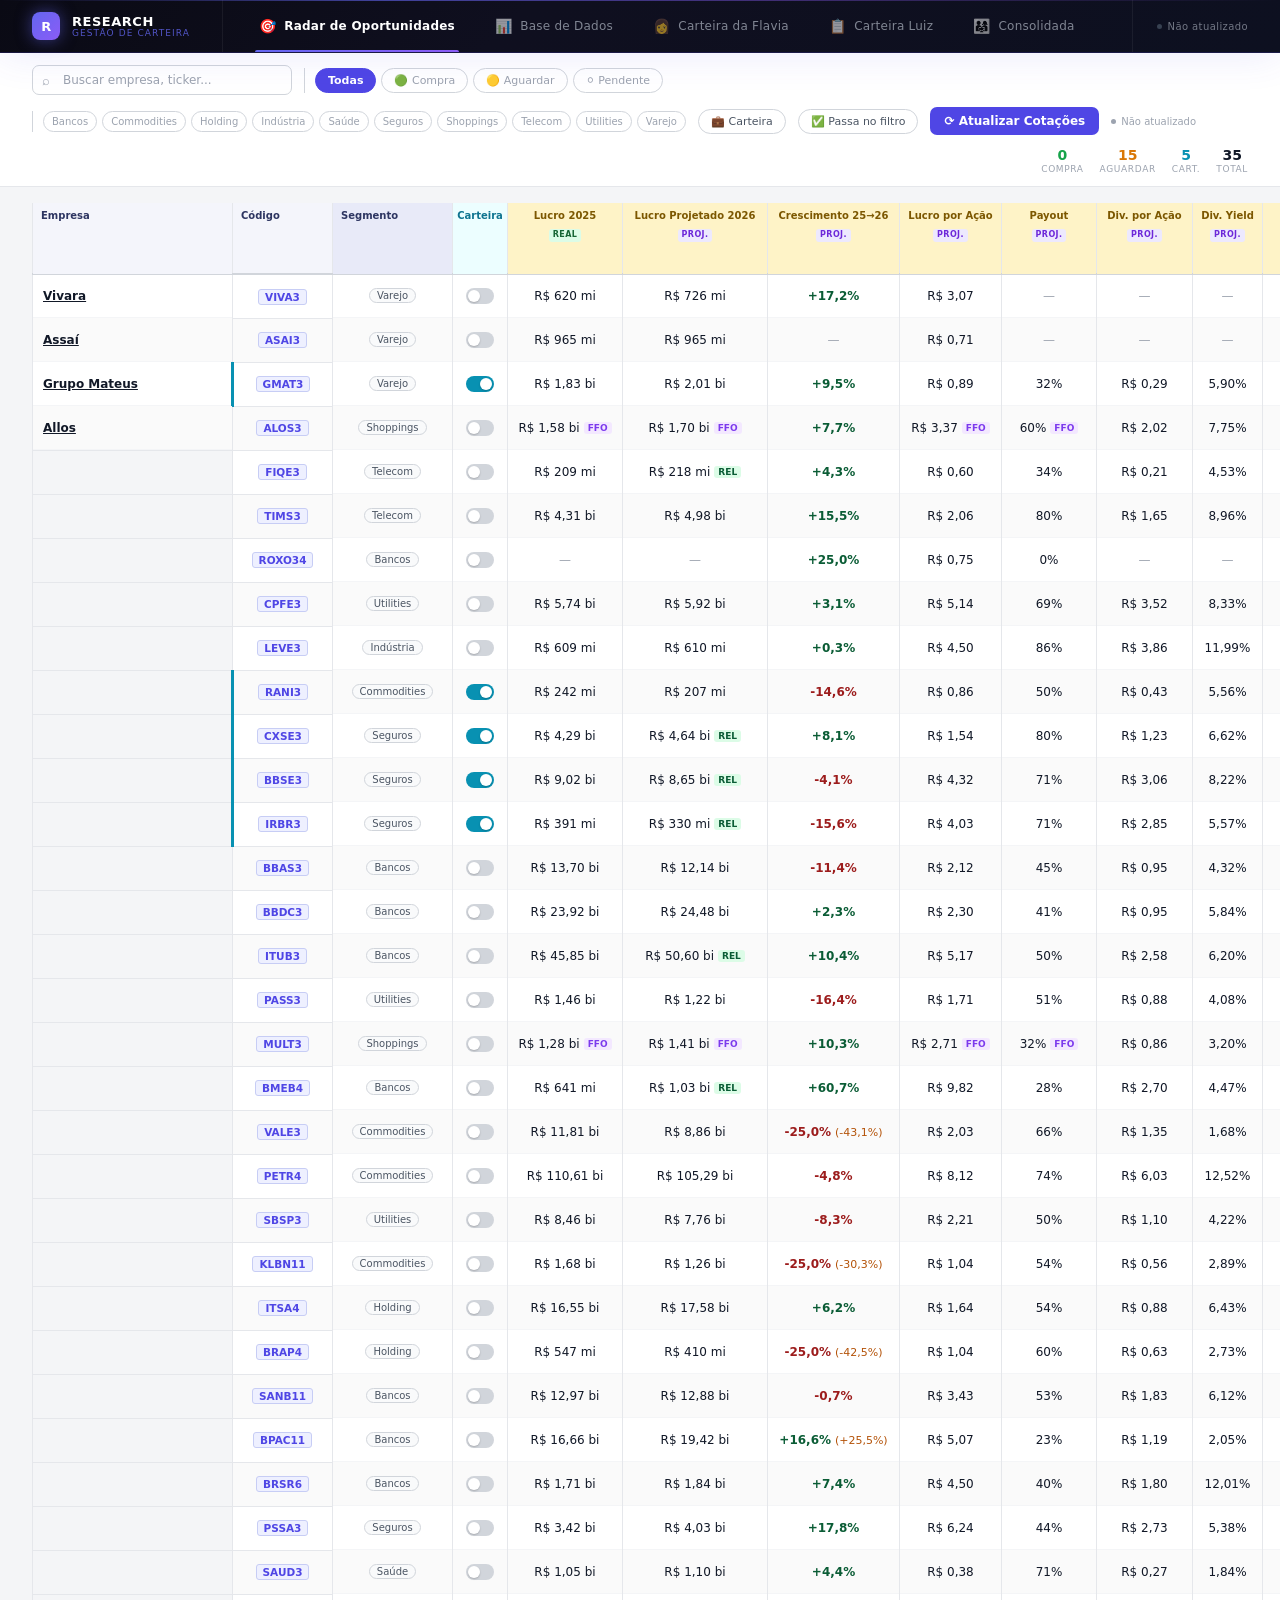
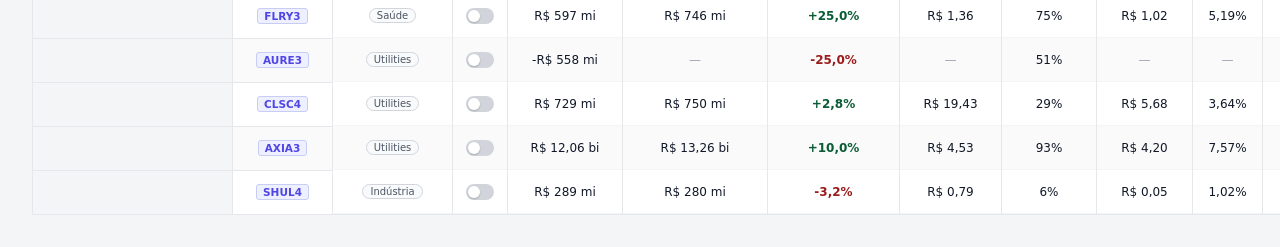
==== commit 5f0b14a1: "Corrige motor FIN/SEG para P/VP x ROE (bancos e seguradoras) e sincroniza Radar/relatorios Alinha mo" ====
--- a/app/index.html
+++ b/app/index.html
@@ -3305,7 +3305,7 @@
     "data": "24/08/2026",
     "fontes": "Nu International (releases oficiais Q1/Q2'26), BusinessWire, StockTitan, StatusInvest, Investidor10, stockanalysis.com — coletado 24/08/2026",
     "cotacao": 12.4,
-    "precoTeto": 6.25,
+    "precoJusto": "R$ 5,39",
     "max52": null,
     "min52": null,
     "classificacao": {
@@ -3464,8 +3464,8 @@
       "nota": "Todos os cenários assumem câmbio USD/BRL constante — risco relevante não capturado (ver Riscos)."
     },
     "valuation": {
-      "regraMetodo": "P/L",
-      "regraPorque": "Banco ganha no spread de crédito e o lucro é a medida direta disso. EV não se aplica: o passivo é a matéria-prima (depósito), não alavancagem.",
+      "regraMetodo": "P/VP × ROE",
+      "regraPorque": "Banco ganha no spread sobre o patrimônio que capta e empresta, não sobre uma \"produção\" que o lucro contábil de um trimestre descreva bem. Provisão de crédito e efeitos fiscais pontuais turbinam ou derrubam o LPA sem que o negócio tenha mudado — a BBAS3 é o caso: o LPA caiu forte com o provisionamento da carteira agro de 2025-26, mas o patrimônio líquido não levou o mesmo golpe. O ROE mede a rentabilidade sobre o capital que o banco de fato tem, e o P/VP aplicado ao VPA já carrega esse ajuste. EV não se aplica: o passivo é a matéria-prima (depósito), não alavancagem. P/L entra só como verificação.",
       "regraGrupo": "FIN",
       "criterio": "P/L",
       "metodos": [
@@ -3474,10 +3474,138 @@
           "precoJusto": "R$ 5,39"
         }
       ],
-      "origemMult": "o P/L mediano da própria empresa ao longo de 1 anos (7,19x) — sem ROE suficiente na série para ajustar pela rentabilidade, fica a média histórica pura",
+      "origemMult": "o P/L mediano dos PARES do grupo FIN (7,19x) — ROXO34 não tem série própria utilizável — sem ROE suficiente na série para ajustar pela rentabilidade, fica a média histórica pura",
       "precoJusto": "R$ 5,39",
       "verificacao": [],
       "nota": "Método ÚNICO: P/L. O preço justo é o fundamento projetado multiplicado pelo múltiplo que a empresa deve negociar — não é média nem mediana de métodos diferentes. Mesmo número da coluna Preço Justo do Radar, gerado pela mesma fonte (analise/tetos.json). Ver METODOLOGIA_ANALISE.md seção 31.",
+      "serieMultiplo": {
+        "metrica": "P/L",
+        "metricaRoe": "ROE",
+        "linhas": [
+          {
+            "ano": "2025",
+            "multiplo": "16,47x",
+            "roe": "33,0%",
+            "fundamento": "—",
+            "preco": "R$ 12,40"
+          }
+        ],
+        "mediana": "16,47x",
+        "roeMediano": "33,0%",
+        "roeHoje": "33,0%",
+        "quebra": ""
+      },
+      "fundamentoPorAno": null,
+      "pares": {
+        "grupo": "FIN",
+        "metricaRoe": "ROE",
+        "linhas": [
+          {
+            "ativo": "BBAS3",
+            "eu": false,
+            "metodo": "P/VP",
+            "ancora": "0,67x",
+            "fator": "0,48",
+            "multiplo": "0,32x",
+            "roe": "6,6%",
+            "roeMed": "13,8%",
+            "mgLiq": "3,7%",
+            "valorMercado": "R$ 126,6 bi",
+            "divEbitda": "—"
+          },
+          {
+            "ativo": "BBDC3",
+            "eu": false,
+            "metodo": "P/VP",
+            "ancora": "0,89x",
+            "fator": "1,01",
+            "multiplo": "0,89x",
+            "roe": "13,7%",
+            "roeMed": "13,6%",
+            "mgLiq": "8,2%",
+            "valorMercado": "R$ 173,8 bi",
+            "divEbitda": "—"
+          },
+          {
+            "ativo": "BMEB4",
+            "eu": false,
+            "metodo": "P/VP",
+            "ancora": "1,72x",
+            "fator": "1,05",
+            "multiplo": "1,81x",
+            "roe": "27,1%",
+            "roeMed": "25,7%",
+            "mgLiq": "8,9%",
+            "valorMercado": "R$ 6,4 bi",
+            "divEbitda": "—"
+          },
+          {
+            "ativo": "BPAC11",
+            "eu": false,
+            "metodo": "P/VP",
+            "ancora": "2,35x",
+            "fator": "1,16",
+            "multiplo": "2,72x",
+            "roe": "23,3%",
+            "roeMed": "20,1%",
+            "mgLiq": "58,4%",
+            "valorMercado": "R$ 221,6 bi",
+            "divEbitda": "—"
+          },
+          {
+            "ativo": "BRSR6",
+            "eu": false,
+            "metodo": "P/VP",
+            "ancora": "0,47x",
+            "fator": "1,34",
+            "multiplo": "0,64x",
+            "roe": "14,3%",
+            "roeMed": "10,6%",
+            "mgLiq": "7,1%",
+            "valorMercado": "R$ 6,1 bi",
+            "divEbitda": "—"
+          },
+          {
+            "ativo": "ITUB3",
+            "eu": false,
+            "metodo": "P/VP",
+            "ancora": "1,35x",
+            "fator": "1,16",
+            "multiplo": "1,56x",
+            "roe": "21,0%",
+            "roeMed": "18,2%",
+            "mgLiq": "12,4%",
+            "valorMercado": "R$ 421,8 bi",
+            "divEbitda": "—"
+          },
+          {
+            "ativo": "ROXO34",
+            "eu": true,
+            "metodo": "P/L",
+            "ancora": "16,47x",
+            "fator": "1,00",
+            "multiplo": "7,19x",
+            "roe": "33,0%",
+            "roeMed": "33,0%",
+            "mgLiq": "—",
+            "valorMercado": "—",
+            "divEbitda": "—"
+          },
+          {
+            "ativo": "SANB11",
+            "eu": false,
+            "metodo": "P/VP",
+            "ancora": "0,90x",
+            "fator": "1,00",
+            "multiplo": "0,90x",
+            "roe": "11,4%",
+            "roeMed": "11,4%",
+            "mgLiq": "8,6%",
+            "valorMercado": "R$ 112,1 bi",
+            "divEbitda": "—"
+          }
+        ]
+      },
       "leituraDados": [
         "Rentabilidade ALTA: ROE mediano de 33,0% em 1 exercícios. Retorno sobre capital nesse patamar costuma indicar vantagem competitiva ou alavancagem — vale distinguir qual.",
         "Alavancagem não se aplica: em banco e seguradora o passivo é a matéria-prima do negócio, não dívida.",
@@ -3573,8 +3701,8 @@
       "class": "acima",
       "conviccao": "★☆☆☆☆",
       "cotacao": 12.4,
-      "precoTeto": 6.25,
-      "margem": -49.6,
+      "precoJusto": "R$ 5,39",
+      "margem": "-130,1%",
       "premioSelic": -54.7,
       "gatilhos": [
         "Motor P/VP×ROE aponta cotação bem acima do preço teto — mas modelo é frágil para hipercrescimento, tratar com cautela",
@@ -4675,7 +4803,7 @@
     "data": "27/08/2026",
     "fontes": "StatusInvest, Investidor10, RI Caixa Seguridade (dividendos, cobertura de analistas), CAIXA Notícias, Nord Investimentos, XP Investimentos, FinanceNews, Agência Gov, CAIXA — Relatório da Administração 2T26 (IFRS e BR GAAP) — coletado 25-27/08/2026",
     "cotacao": 18.59,
-    "precoTeto": 12.72,
+    "precoJusto": "R$ 16,57",
     "max52": 22.44,
     "min52": 12.94,
     "classificacao": {
@@ -4953,54 +5081,227 @@
       "nota": "⚠️ Não há guidance numérico oficial da empresa nem consenso de mercado formal (Bloomberg/Refinitiv) localizado nesta pesquisa — os três cenários são estimativa própria a partir do lucro gerencial de 2025 (R$4,3bi) e do crescimento financeiro padrão da metodologia (g=8%), sensibilizado para cima/baixo pelo risco regulatório do Bloco 8."
     },
     "valuation": {
-      "regraMetodo": "P/L",
-      "regraPorque": "Seguradora ganha na subscrição e no float, e o lucro captura os dois. Como em banco, EV/EBITDA não se aplica — a provisão técnica é insumo, não dívida. A separação entre pares de banco e de seguradora, feita em 13/09/2026, deixou de afetar o preço justo em 14/09 — o múltiplo do setor saiu da conta —, mas segue valendo para o fallback de quem não tem série própria utilizável.",
+      "regraMetodo": "P/VP × ROE",
+      "regraPorque": "Seguradora ganha na subscrição e no float sobre o patrimônio segurado, e o lucro de um ano isolado pode ser dominado por sinistralidade ou efeito não recorrente — a própria IRB é o exemplo que a metodologia cita nominalmente para descartar histórico pré-turnaround, e mesmo restrito a 3 anos seu P/L segue sendo o método mais ruidoso dos dois (P/L R$33,27 contra P/VP R$54,80, 65% de diferença). O P/VP ajustado por ROE mede rentabilidade sobre capital sem depender do lucro pontual. Como em banco, EV/EBITDA não se aplica — a provisão técnica é insumo, não dívida. P/L entra só como verificação.",
       "regraGrupo": "SEG",
-      "criterio": "P/L",
+      "criterio": "P/VP",
       "metodos": [
+        {
+          "metodo": "VPA R$ 4,62 × P/VP 3,59x",
+          "precoJusto": "R$ 16,57"
+        }
+      ],
+      "origemMult": "o P/VP mediano da própria empresa ao longo de 6 anos (3,15x), ajustado pela rentabilidade (ROE): hoje 33,1% contra 29,1% de mediana do período dá fator 1,14 → múltiplo-alvo 3,59x. Proporção direta, sem teto: mais rentável que a própria mediana merece múltiplo maior; menos rentável, menor. O múltiplo do setor NÃO entra desde 14/09/2026.",
+      "precoJusto": "R$ 16,57",
+      "verificacao": [
         {
           "metodo": "LPA projetado 2026 R$ 1,54 × P/L 13,23x",
           "precoJusto": "R$ 20,43"
-        }
-      ],
-      "origemMult": "o P/L mediano da própria empresa ao longo de 6 anos (11,62x), ajustado pela rentabilidade (ROE): hoje 33,1% contra 29,1% de mediana do período dá fator 1,14 → múltiplo-alvo 13,23x. Proporção direta, sem teto: mais rentável que a própria mediana merece múltiplo maior; menos rentável, menor. O múltiplo do setor NÃO entra desde 14/09/2026.",
-      "precoJusto": "R$ 20,43",
-      "verificacao": [
-        {
-          "metodo": "VPA R$ 4,62 × P/VP 3,59x",
-          "precoJusto": "R$ 16,57"
         },
         {
           "metodo": "FFO por papel projetado R$ 1,79 × P/FFO 13,05x",
           "precoJusto": "R$ 23,31"
         }
       ],
-      "nota": "Método ÚNICO: P/L. O preço justo é o fundamento projetado multiplicado pelo múltiplo que a empresa deve negociar — não é média nem mediana de métodos diferentes. Os 2 método(s) de verificação abaixo são calculados para comparação e NÃO entram na conta. Mesmo número da coluna Preço Justo do Radar, gerado pela mesma fonte (analise/tetos.json). Ver METODOLOGIA_ANALISE.md seção 31.",
+      "nota": "Método ÚNICO: P/VP. O preço justo é o fundamento projetado multiplicado pelo múltiplo que a empresa deve negociar — não é média nem mediana de métodos diferentes. Os 2 método(s) de verificação abaixo são calculados para comparação e NÃO entram na conta. Mesmo número da coluna Preço Justo do Radar, gerado pela mesma fonte (analise/tetos.json). Ver METODOLOGIA_ANALISE.md seção 31.",
+      "serieMultiplo": {
+        "metrica": "P/VP",
+        "metricaRoe": "ROE",
+        "linhas": [
+          {
+            "ano": "2021",
+            "multiplo": "2,32x",
+            "roe": "18,1%",
+            "fundamento": "—",
+            "preco": "R$ 8,36"
+          },
+          {
+            "ano": "2022",
+            "multiplo": "2,13x",
+            "roe": "26,4%",
+            "fundamento": "—",
+            "preco": "R$ 8,35"
+          },
+          {
+            "ano": "2023",
+            "multiplo": "3,03x",
+            "roe": "29,2%",
+            "fundamento": "—",
+            "preco": "R$ 12,90"
+          },
+          {
+            "ano": "2024",
+            "multiplo": "3,27x",
+            "roe": "28,9%",
+            "fundamento": "—",
+            "preco": "R$ 14,25"
+          },
+          {
+            "ano": "2025",
+            "multiplo": "3,69x",
+            "roe": "31,5%",
+            "fundamento": "—",
+            "preco": "R$ 16,62"
+          },
+          {
+            "ano": "2026",
+            "multiplo": "4,20x",
+            "roe": "33,1%",
+            "fundamento": "—",
+            "preco": "R$ 19,40"
+          }
+        ],
+        "mediana": "3,15x",
+        "roeMediano": "29,1%",
+        "roeHoje": "33,1%",
+        "quebra": ""
+      },
+      "fundamentoPorAno": null,
+      "pares": {
+        "grupo": "SEG",
+        "metricaRoe": "ROE",
+        "linhas": [
+          {
+            "ativo": "BBSE3",
+            "eu": false,
+            "metodo": "P/VP",
+            "ancora": "6,11x",
+            "fator": "1,00",
+            "multiplo": "6,09x",
+            "roe": "78,6%",
+            "roeMed": "78,8%",
+            "mgLiq": "—",
+            "valorMercado": "R$ 81,0 bi",
+            "divEbitda": "—"
+          },
+          {
+            "ativo": "CXSE3",
+            "eu": true,
+            "metodo": "P/VP",
+            "ancora": "3,15x",
+            "fator": "1,14",
+            "multiplo": "3,59x",
+            "roe": "33,1%",
+            "roeMed": "29,1%",
+            "mgLiq": "—",
+            "valorMercado": "R$ 58,3 bi",
+            "divEbitda": "-0,26x"
+          },
+          {
+            "ativo": "IRBR3",
+            "eu": false,
+            "metodo": "P/VP",
+            "ancora": "0,83x",
+            "fator": "1,00",
+            "multiplo": "0,83x",
+            "roe": "4,5%",
+            "roeMed": "4,5%",
+            "mgLiq": "5,4%",
+            "valorMercado": "R$ 4,6 bi",
+            "divEbitda": "—"
+          },
+          {
+            "ativo": "PSSA3",
+            "eu": false,
+            "metodo": "P/VP",
+            "ancora": "1,70x",
+            "fator": "1,19",
+            "multiplo": "2,02x",
+            "roe": "23,7%",
+            "roeMed": "20,0%",
+            "mgLiq": "8,7%",
+            "valorMercado": "R$ 32,8 bi",
+            "divEbitda": "-4,05x"
+          },
+          {
+            "ativo": "SAUD3",
+            "eu": false,
+            "metodo": "P/L",
+            "ancora": "38,93x",
+            "fator": "1,00",
+            "multiplo": "9,11x",
+            "roe": "18,6%",
+            "roeMed": "18,6%",
+            "mgLiq": "10,6%",
+            "valorMercado": "R$ 42,7 bi",
+            "divEbitda": "-11,03x"
+          }
+        ]
+      },
       "cenariosLpa": {
-        "multiplo": "13,23x",
+        "multiplo": "3,59x",
         "fundamento": "LPA",
         "base": "R$ 4,29 bi (exercício fechado de 2025)",
+        "amplitude": "139%",
+        "variaMultiplo": true,
+        "origemCrescimento": {
+          "rotulo": "Lucro líquido",
+          "linhas": [
+            {
+              "ano": "2021",
+              "valor": "R$ 1,90 bi",
+              "variacao": "—"
+            },
+            {
+              "ano": "2022",
+              "valor": "R$ 2,95 bi",
+              "variacao": "+55,73%"
+            },
+            {
+              "ano": "2023",
+              "valor": "R$ 3,58 bi",
+              "variacao": "+21,32%"
+            },
+            {
+              "ano": "2024",
+              "valor": "R$ 3,77 bi",
+              "variacao": "+5,11%"
+            },
+            {
+              "ano": "2025",
+              "valor": "R$ 4,29 bi",
+              "variacao": "+13,98%"
+            },
+            {
+              "ano": "2026",
+              "valor": "R$ 4,52 bi",
+              "variacao": "+5,39%"
+            }
+          ],
+          "taxa": "+25,00%",
+          "taxaBruta": "+17,08%",
+          "limitado": false,
+          "teto": "25%",
+          "metodo": "CAGR do lucro recorrente por regressão log",
+          "porQue": "A taxa NÃO é a média das variações ano a ano nem a última delas: é a inclinação de uma regressão sobre o logaritmo da série, que é o estimador de crescimento COMPOSTO. Média simples de variações superestima quando a série oscila (a média de +50% e −50% é 0%, mas quem viveu isso perdeu 25%); a última variação joga a projeção inteira num único ano. A regressão usa todos os pontos e pesa cada um igualmente no tempo."
+        },
         "cenarios": [
           {
             "cenario": "Conservador",
-            "crescimento": "+0,0%",
-            "lpa": "R$ 1,43",
-            "precoJusto": "R$ 18,89",
-            "premissa": "crescimento ZERO — a empresa repete o resultado-base, sem supor deterioração nem avanço"
+            "crescimento": "-25,0%",
+            "multiplo": "2,85x",
+            "total": "R$ 3,22 bi",
+            "lpa": "R$ 1,07",
+            "precoJusto": "R$ 3,05",
+            "premissa": "o fundamento ENCOLHE 25,0% — a mesma distância do base, para baixo e múltiplo de 2,85x (percentil 25 da própria série). As duas pontas pioram juntas, que é como o mercado se move de fato: múltiplo comprime justamente quando o resultado decepciona"
           },
           {
             "cenario": "Base",
-            "crescimento": "+8,1%",
-            "lpa": "R$ 1,54",
-            "precoJusto": "R$ 20,43",
-            "premissa": "lucro de 2026 declarado no relatório — Cenário BASE do relatório de 25/08/2026: crescimento financeiro de 8% a.a. sem novo choque regulatório. ⚠️ Não há guidance numérico oficial da…"
+            "crescimento": "+25,0%",
+            "multiplo": "3,59x",
+            "total": "R$ 5,36 bi",
+            "lpa": "R$ 1,78",
+            "precoJusto": "R$ 6,41",
+            "premissa": "CAGR do lucro recorrente por regressão log e o múltiplo que o preço justo aplica (3,59x)"
           },
           {
             "cenario": "Otimista",
-            "crescimento": "+12,2%",
-            "lpa": "R$ 1,60",
-            "precoJusto": "R$ 21,19",
-            "premissa": "a taxa do base vezes 1,5, limitada ao teto de 25% — premissa declarada, não calibração"
+            "crescimento": "+25,0%",
+            "multiplo": "4,09x",
+            "total": "R$ 5,36 bi",
+            "lpa": "R$ 1,78",
+            "precoJusto": "R$ 7,29",
+            "premissa": "a taxa do base vezes 1,5, limitada ao teto de 25% e múltiplo de 4,09x (percentil 75 da própria série). Premissa declarada, não calibração — mas as duas pontas do múltiplo são a faixa que a empresa JÁ negociou, não número inventado"
           }
         ]
       },
@@ -5098,8 +5399,8 @@
       "class": "acima",
       "conviccao": "★★★☆☆",
       "cotacao": 18.59,
-      "precoTeto": 12.72,
-      "margem": -46.15,
+      "precoJusto": "R$ 16,57",
+      "margem": "-12,2%",
       "premioSelic": -26.53,
       "gatilhos": [
         "Cotação abaixo do preço-teto ✗ (está 46,2% acima do teto)",
@@ -5126,7 +5427,7 @@
     "data": "25/08/2026",
     "fontes": "StatusInvest, Genial Investimentos (Genial Analisa), InfoMoney, Seu Dinheiro, AUVP Analítica, RI BB Seguridade (api.mziq.com), Guia do Investidor, SimplyWall.st, Monitor Mercantil, Suno Notícias — coletado 25/08/2026",
     "cotacao": 37.19,
-    "precoTeto": 32.7,
+    "precoJusto": "R$ 34,58",
     "max52": 42.58,
     "min52": 29.64,
     "classificacao": {
@@ -5325,50 +5626,223 @@
       "nota": "Os 3 cenários usam diretamente o guidance oficial da empresa (resultado operacional consolidado -7% a -3% para 2026) — o cenário base coincide com o consenso de mercado informal (AUVP Analítica), o que dá razoável confiança a esta faixa."
     },
     "valuation": {
-      "regraMetodo": "P/L",
-      "regraPorque": "Seguradora ganha na subscrição e no float, e o lucro captura os dois. Como em banco, EV/EBITDA não se aplica — a provisão técnica é insumo, não dívida. A separação entre pares de banco e de seguradora, feita em 13/09/2026, deixou de afetar o preço justo em 14/09 — o múltiplo do setor saiu da conta —, mas segue valendo para o fallback de quem não tem série própria utilizável.",
+      "regraMetodo": "P/VP × ROE",
+      "regraPorque": "Seguradora ganha na subscrição e no float sobre o patrimônio segurado, e o lucro de um ano isolado pode ser dominado por sinistralidade ou efeito não recorrente — a própria IRB é o exemplo que a metodologia cita nominalmente para descartar histórico pré-turnaround, e mesmo restrito a 3 anos seu P/L segue sendo o método mais ruidoso dos dois (P/L R$33,27 contra P/VP R$54,80, 65% de diferença). O P/VP ajustado por ROE mede rentabilidade sobre capital sem depender do lucro pontual. Como em banco, EV/EBITDA não se aplica — a provisão técnica é insumo, não dívida. P/L entra só como verificação.",
       "regraGrupo": "SEG",
-      "criterio": "P/L",
+      "criterio": "P/VP",
       "metodos": [
+        {
+          "metodo": "VPA R$ 5,68 × P/VP 6,09x",
+          "precoJusto": "R$ 34,58"
+        }
+      ],
+      "origemMult": "o P/VP mediano da própria empresa ao longo de 6 anos (6,11x), ajustado pela rentabilidade (ROE): hoje 78,6% contra 78,8% de mediana do período dá fator 1,00 → múltiplo-alvo 6,09x. Proporção direta, sem teto: mais rentável que a própria mediana merece múltiplo maior; menos rentável, menor. O múltiplo do setor NÃO entra desde 14/09/2026.",
+      "precoJusto": "R$ 34,58",
+      "verificacao": [
         {
           "metodo": "LPA projetado 2026 R$ 4,32 × P/L 8,62x",
           "precoJusto": "R$ 37,27"
         }
       ],
-      "origemMult": "o P/L mediano da própria empresa ao longo de 6 anos (8,64x), ajustado pela rentabilidade (ROE): hoje 78,6% contra 78,8% de mediana do período dá fator 1,00 → múltiplo-alvo 8,62x. Proporção direta, sem teto: mais rentável que a própria mediana merece múltiplo maior; menos rentável, menor. O múltiplo do setor NÃO entra desde 14/09/2026.",
-      "precoJusto": "R$ 37,27",
-      "verificacao": [
-        {
-          "metodo": "VPA R$ 5,68 × P/VP 6,09x",
-          "precoJusto": "R$ 34,58"
-        }
-      ],
-      "nota": "Método ÚNICO: P/L. O preço justo é o fundamento projetado multiplicado pelo múltiplo que a empresa deve negociar — não é média nem mediana de métodos diferentes. Os 1 método(s) de verificação abaixo são calculados para comparação e NÃO entram na conta. Mesmo número da coluna Preço Justo do Radar, gerado pela mesma fonte (analise/tetos.json). Ver METODOLOGIA_ANALISE.md seção 31.",
+      "nota": "Método ÚNICO: P/VP. O preço justo é o fundamento projetado multiplicado pelo múltiplo que a empresa deve negociar — não é média nem mediana de métodos diferentes. Os 1 método(s) de verificação abaixo são calculados para comparação e NÃO entram na conta. Mesmo número da coluna Preço Justo do Radar, gerado pela mesma fonte (analise/tetos.json). Ver METODOLOGIA_ANALISE.md seção 31.",
+      "serieMultiplo": {
+        "metrica": "P/VP",
+        "metricaRoe": "ROE",
+        "linhas": [
+          {
+            "ano": "2021",
+            "multiplo": "5,33x",
+            "roe": "54,0%",
+            "fundamento": "—",
+            "preco": "R$ 20,75"
+          },
+          {
+            "ano": "2022",
+            "multiplo": "7,13x",
+            "roe": "72,7%",
+            "fundamento": "—",
+            "preco": "R$ 33,71"
+          },
+          {
+            "ano": "2023",
+            "multiplo": "6,31x",
+            "roe": "80,5%",
+            "fundamento": "—",
+            "preco": "R$ 33,65"
+          },
+          {
+            "ano": "2024",
+            "multiplo": "5,91x",
+            "roe": "79,1%",
+            "fundamento": "—",
+            "preco": "R$ 36,18"
+          },
+          {
+            "ano": "2025",
+            "multiplo": "5,62x",
+            "roe": "79,4%",
+            "fundamento": "—",
+            "preco": "R$ 36,15"
+          },
+          {
+            "ano": "2026",
+            "multiplo": "7,13x",
+            "roe": "78,6%",
+            "fundamento": "—",
+            "preco": "R$ 40,48"
+          }
+        ],
+        "mediana": "6,11x",
+        "roeMediano": "78,8%",
+        "roeHoje": "78,6%",
+        "quebra": ""
+      },
+      "fundamentoPorAno": null,
+      "pares": {
+        "grupo": "SEG",
+        "metricaRoe": "ROE",
+        "linhas": [
+          {
+            "ativo": "BBSE3",
+            "eu": true,
+            "metodo": "P/VP",
+            "ancora": "6,11x",
+            "fator": "1,00",
+            "multiplo": "6,09x",
+            "roe": "78,6%",
+            "roeMed": "78,8%",
+            "mgLiq": "—",
+            "valorMercado": "R$ 81,0 bi",
+            "divEbitda": "—"
+          },
+          {
+            "ativo": "CXSE3",
+            "eu": false,
+            "metodo": "P/VP",
+            "ancora": "3,15x",
+            "fator": "1,14",
+            "multiplo": "3,59x",
+            "roe": "33,1%",
+            "roeMed": "29,1%",
+            "mgLiq": "—",
+            "valorMercado": "R$ 58,3 bi",
+            "divEbitda": "-0,26x"
+          },
+          {
+            "ativo": "IRBR3",
+            "eu": false,
+            "metodo": "P/VP",
+            "ancora": "0,83x",
+            "fator": "1,00",
+            "multiplo": "0,83x",
+            "roe": "4,5%",
+            "roeMed": "4,5%",
+            "mgLiq": "5,4%",
+            "valorMercado": "R$ 4,6 bi",
+            "divEbitda": "—"
+          },
+          {
+            "ativo": "PSSA3",
+            "eu": false,
+            "metodo": "P/VP",
+            "ancora": "1,70x",
+            "fator": "1,19",
+            "multiplo": "2,02x",
+            "roe": "23,7%",
+            "roeMed": "20,0%",
+            "mgLiq": "8,7%",
+            "valorMercado": "R$ 32,8 bi",
+            "divEbitda": "-4,05x"
+          },
+          {
+            "ativo": "SAUD3",
+            "eu": false,
+            "metodo": "P/L",
+            "ancora": "38,93x",
+            "fator": "1,00",
+            "multiplo": "9,11x",
+            "roe": "18,6%",
+            "roeMed": "18,6%",
+            "mgLiq": "10,6%",
+            "valorMercado": "R$ 42,7 bi",
+            "divEbitda": "-11,03x"
+          }
+        ]
+      },
       "cenariosLpa": {
-        "multiplo": "8,62x",
+        "multiplo": "6,09x",
         "fundamento": "LPA",
         "base": "R$ 9,02 bi (exercício fechado de 2025)",
+        "amplitude": "24%",
+        "variaMultiplo": true,
+        "origemCrescimento": {
+          "rotulo": "Lucro líquido",
+          "linhas": [
+            {
+              "ano": "2021",
+              "valor": "R$ 3,93 bi",
+              "variacao": "—"
+            },
+            {
+              "ano": "2022",
+              "valor": "R$ 6,04 bi",
+              "variacao": "+53,68%"
+            },
+            {
+              "ano": "2023",
+              "valor": "R$ 7,95 bi",
+              "variacao": "+31,48%"
+            },
+            {
+              "ano": "2024",
+              "valor": "R$ 8,70 bi",
+              "variacao": "+9,51%"
+            },
+            {
+              "ano": "2025",
+              "valor": "R$ 9,02 bi",
+              "variacao": "+3,61%"
+            },
+            {
+              "ano": "2026",
+              "valor": "R$ 9,19 bi",
+              "variacao": "+1,91%"
+            }
+          ],
+          "taxa": "-5,00%",
+          "taxaBruta": "+17,13%",
+          "limitado": false,
+          "teto": "25%",
+          "metodo": "Consenso de mercado para 2026: lucro de R$ 8,6 bi, −5,4% sobre 2025. O guidance da companhia divulgado com o 4T25 projeta prêmios emitidos de −1,5% (faixa −3% a +2%), depois de 2025 fechar em −8,8%, abaixo do próprio guidance revisado. Pressões: seguro agrícola em queda pelo terceiro ano, prestamista afetado pela Selic alta e saída líquida na Brasilprev após o IOF sobre VGBL.",
+          "porQue": "A taxa NÃO é a média das variações ano a ano nem a última delas: é a inclinação de uma regressão sobre o logaritmo da série, que é o estimador de crescimento COMPOSTO. Média simples de variações superestima quando a série oscila (a média de +50% e −50% é 0%, mas quem viveu isso perdeu 25%); a última variação joga a projeção inteira num único ano. A regressão usa todos os pontos e pesa cada um igualmente no tempo."
+        },
         "cenarios": [
           {
             "cenario": "Conservador",
-            "crescimento": "+0,0%",
-            "lpa": "R$ 4,51",
-            "precoJusto": "R$ 38,86",
-            "premissa": "crescimento ZERO — a empresa repete o resultado-base, sem supor deterioração nem avanço"
+            "crescimento": "-5,0%",
+            "multiplo": "5,67x",
+            "total": "R$ 8,57 bi",
+            "lpa": "R$ 4,28",
+            "precoJusto": "R$ 24,30",
+            "premissa": "o fundamento ENCOLHE 5,0% — a mesma distância do base, para baixo e múltiplo de 5,67x (percentil 25 da própria série). As duas pontas pioram juntas, que é como o mercado se move de fato: múltiplo comprime justamente quando o resultado decepciona"
           },
           {
             "cenario": "Base",
-            "crescimento": "-4,1%",
-            "lpa": "R$ 4,32",
-            "precoJusto": "R$ 37,28",
-            "premissa": "lucro de 2026 declarado no relatório — Cenário BASE do relatório de 25/08/2026, que usa o guidance oficial da companhia (resultado operacional consolidado −7% a −3% para 2026; o base é o…"
+            "crescimento": "-5,0%",
+            "multiplo": "6,09x",
+            "total": "R$ 8,57 bi",
+            "lpa": "R$ 4,28",
+            "precoJusto": "R$ 26,08",
+            "premissa": "Consenso de mercado para 2026: lucro de R$ 8,6 bi, −5,4% sobre 2025. O guidance da companhia divulgado com o 4T25 projeta prêmios emitidos de −1,5% (faixa −3% a +2%), depois de 2025 fechar em −8,8%, abaixo do próprio guidance revisado. Pressões: seguro agrícola em queda pelo terceiro ano, prestamista afetado pela Selic alta e saída líquida na Brasilprev após o IOF sobre VGBL. e o múltiplo que o preço justo aplica (6,09x)"
           },
           {
             "cenario": "Otimista",
-            "crescimento": "-2,7%",
-            "lpa": "R$ 4,39",
-            "precoJusto": "R$ 37,81",
-            "premissa": "a taxa do base vezes 1,5, limitada ao teto de 25% — premissa declarada, não calibração"
+            "crescimento": "-3,3%",
+            "multiplo": "6,90x",
+            "total": "R$ 8,72 bi",
+            "lpa": "R$ 4,36",
+            "precoJusto": "R$ 30,08",
+            "premissa": "a taxa do base vezes 1,5, limitada ao teto de 25% e múltiplo de 6,90x (percentil 75 da própria série). Premissa declarada, não calibração — mas as duas pontas do múltiplo são a faixa que a empresa JÁ negociou, não número inventado"
           }
         ]
       },
@@ -5466,8 +5940,8 @@
       "class": "aguardar",
       "conviccao": "★★★☆☆",
       "cotacao": 37.19,
-      "precoTeto": 32.7,
-      "margem": -13.74,
+      "precoJusto": "R$ 34,58",
+      "margem": "-7,6%",
       "premioSelic": 0.3,
       "gatilhos": [
         "Cotação abaixo do preço-teto ✗ (está 13,7% acima do teto, mas ainda abaixo do preço-justo)",
@@ -5494,7 +5968,7 @@
     "data": "25/08/2026",
     "fontes": "StatusInvest, Dados de Mercado, Fundamentus, irbre.com (releases oficiais), CVM, DOJ/Kroll, Money Times, Genial Analisa, Safra, InfoMoney — coletado 25/08/2026. ⚠️ Caso de turnaround — histórico pré-2023 descartado conforme protocolo seção 3.5/9.",
     "cotacao": 51.16,
-    "precoTeto": 21.45,
+    "precoJusto": "R$ 54,80",
     "max52": 63.22,
     "min52": 45.11,
     "classificacao": {
@@ -5692,50 +6166,201 @@
       "nota": "⚠️ Não projetamos um cenário-base único: a divergência contábil vs. gerencial do 2T26 (Descobertas) torna qualquer ponto médio pouco confiável. Também não há guidance numérico oficial da empresa nem consenso de mercado formal localizado nesta pesquisa. Os extremos conservador/otimista acima ilustram a amplitude real da incerteza, não uma previsão."
     },
     "valuation": {
-      "regraMetodo": "P/L",
-      "regraPorque": "Seguradora ganha na subscrição e no float, e o lucro captura os dois. Como em banco, EV/EBITDA não se aplica — a provisão técnica é insumo, não dívida. A separação entre pares de banco e de seguradora, feita em 13/09/2026, deixou de afetar o preço justo em 14/09 — o múltiplo do setor saiu da conta —, mas segue valendo para o fallback de quem não tem série própria utilizável.",
+      "regraMetodo": "P/VP × ROE",
+      "regraPorque": "Seguradora ganha na subscrição e no float sobre o patrimônio segurado, e o lucro de um ano isolado pode ser dominado por sinistralidade ou efeito não recorrente — a própria IRB é o exemplo que a metodologia cita nominalmente para descartar histórico pré-turnaround, e mesmo restrito a 3 anos seu P/L segue sendo o método mais ruidoso dos dois (P/L R$33,27 contra P/VP R$54,80, 65% de diferença). O P/VP ajustado por ROE mede rentabilidade sobre capital sem depender do lucro pontual. Como em banco, EV/EBITDA não se aplica — a provisão técnica é insumo, não dívida. P/L entra só como verificação.",
       "regraGrupo": "SEG",
-      "criterio": "P/L",
+      "criterio": "P/VP",
       "metodos": [
+        {
+          "metodo": "VPA R$ 66,02 × P/VP 0,83x",
+          "precoJusto": "R$ 54,80"
+        }
+      ],
+      "origemMult": "o P/VP mediano da própria empresa ao longo de 5 anos (0,83x), ajustado pela rentabilidade (ROE): hoje 4,5% contra 4,5% de mediana do período dá fator 1,00 → múltiplo-alvo 0,83x. Proporção direta, sem teto: mais rentável que a própria mediana merece múltiplo maior; menos rentável, menor. O múltiplo do setor NÃO entra desde 14/09/2026.",
+      "precoJusto": "R$ 54,80",
+      "verificacao": [
         {
           "metodo": "LPA projetado 2026 R$ 4,03 × P/L 8,25x",
           "precoJusto": "R$ 33,27"
         }
       ],
-      "origemMult": "o P/L mediano da própria empresa ao longo de 3 anos (8,25x), ajustado pela rentabilidade (ROE): hoje 4,5% contra 4,5% de mediana do período dá fator 1,00 → múltiplo-alvo 8,25x. Proporção direta, sem teto: mais rentável que a própria mediana merece múltiplo maior; menos rentável, menor. O múltiplo do setor NÃO entra desde 14/09/2026.",
-      "precoJusto": "R$ 33,27",
-      "verificacao": [
-        {
-          "metodo": "VPA R$ 66,02 × P/VP 0,83x",
-          "precoJusto": "R$ 54,80"
-        }
-      ],
-      "nota": "Método ÚNICO: P/L. O preço justo é o fundamento projetado multiplicado pelo múltiplo que a empresa deve negociar — não é média nem mediana de métodos diferentes. Os 1 método(s) de verificação abaixo são calculados para comparação e NÃO entram na conta. Mesmo número da coluna Preço Justo do Radar, gerado pela mesma fonte (analise/tetos.json). Ver METODOLOGIA_ANALISE.md seção 31.",
+      "nota": "Método ÚNICO: P/VP. O preço justo é o fundamento projetado multiplicado pelo múltiplo que a empresa deve negociar — não é média nem mediana de métodos diferentes. Os 1 método(s) de verificação abaixo são calculados para comparação e NÃO entram na conta. Mesmo número da coluna Preço Justo do Radar, gerado pela mesma fonte (analise/tetos.json). Ver METODOLOGIA_ANALISE.md seção 31.",
+      "serieMultiplo": {
+        "metrica": "P/VP",
+        "metricaRoe": "ROE",
+        "linhas": [
+          {
+            "ano": "2022",
+            "multiplo": "0,52x",
+            "roe": "-16,7%",
+            "fundamento": "—",
+            "preco": "R$ 0,86"
+          },
+          {
+            "ano": "2023",
+            "multiplo": "0,87x",
+            "roe": "-3,0%",
+            "fundamento": "—",
+            "preco": "R$ 44,30"
+          },
+          {
+            "ano": "2024",
+            "multiplo": "0,73x",
+            "roe": "17,2%",
+            "fundamento": "—",
+            "preco": "R$ 42,45"
+          },
+          {
+            "ano": "2025",
+            "multiplo": "0,83x",
+            "roe": "7,5%",
+            "fundamento": "—",
+            "preco": "R$ 53,70"
+          },
+          {
+            "ano": "2026",
+            "multiplo": "0,86x",
+            "roe": "4,5%",
+            "fundamento": "—",
+            "preco": "R$ 56,78"
+          }
+        ],
+        "mediana": "0,83x",
+        "roeMediano": "4,5%",
+        "roeHoje": "4,5%",
+        "quebra": "Série restrita a partir de 2022 por QUEBRA DE SÉRIE — os anos anteriores descrevem outra empresa (evento societário) e não servem de âncora."
+      },
+      "fundamentoPorAno": null,
+      "pares": {
+        "grupo": "SEG",
+        "metricaRoe": "ROE",
+        "linhas": [
+          {
+            "ativo": "BBSE3",
+            "eu": false,
+            "metodo": "P/VP",
+            "ancora": "6,11x",
+            "fator": "1,00",
+            "multiplo": "6,09x",
+            "roe": "78,6%",
+            "roeMed": "78,8%",
+            "mgLiq": "—",
+            "valorMercado": "R$ 81,0 bi",
+            "divEbitda": "—"
+          },
+          {
+            "ativo": "CXSE3",
+            "eu": false,
+            "metodo": "P/VP",
+            "ancora": "3,15x",
+            "fator": "1,14",
+            "multiplo": "3,59x",
+            "roe": "33,1%",
+            "roeMed": "29,1%",
+            "mgLiq": "—",
+            "valorMercado": "R$ 58,3 bi",
+            "divEbitda": "-0,26x"
+          },
+          {
+            "ativo": "IRBR3",
+            "eu": true,
+            "metodo": "P/VP",
+            "ancora": "0,83x",
+            "fator": "1,00",
+            "multiplo": "0,83x",
+            "roe": "4,5%",
+            "roeMed": "4,5%",
+            "mgLiq": "5,4%",
+            "valorMercado": "R$ 4,6 bi",
+            "divEbitda": "—"
+          },
+          {
+            "ativo": "PSSA3",
+            "eu": false,
+            "metodo": "P/VP",
+            "ancora": "1,70x",
+            "fator": "1,19",
+            "multiplo": "2,02x",
+            "roe": "23,7%",
+            "roeMed": "20,0%",
+            "mgLiq": "8,7%",
+            "valorMercado": "R$ 32,8 bi",
+            "divEbitda": "-4,05x"
+          },
+          {
+            "ativo": "SAUD3",
+            "eu": false,
+            "metodo": "P/L",
+            "ancora": "38,93x",
+            "fator": "1,00",
+            "multiplo": "9,11x",
+            "roe": "18,6%",
+            "roeMed": "18,6%",
+            "mgLiq": "10,6%",
+            "valorMercado": "R$ 42,7 bi",
+            "divEbitda": "-11,03x"
+          }
+        ]
+      },
       "cenariosLpa": {
-        "multiplo": "8,25x",
+        "multiplo": "0,83x",
         "fundamento": "LPA",
         "base": "R$ 0,39 bi (exercício fechado de 2025)",
+        "amplitude": "28%",
+        "variaMultiplo": true,
+        "origemCrescimento": {
+          "rotulo": "Lucro líquido",
+          "linhas": [
+            {
+              "ano": "2024",
+              "valor": "R$ 0,81 bi",
+              "variacao": "—"
+            },
+            {
+              "ano": "2025",
+              "valor": "R$ 0,39 bi",
+              "variacao": "-51,48%"
+            },
+            {
+              "ano": "2026",
+              "valor": "R$ 0,24 bi",
+              "variacao": "-38,46%"
+            }
+          ],
+          "taxa": "-25,00%",
+          "taxaBruta": "-45,36%",
+          "limitado": true,
+          "teto": "25%",
+          "metodo": "regressão log do lucro da própria série",
+          "porQue": "A taxa NÃO é a média das variações ano a ano nem a última delas: é a inclinação de uma regressão sobre o logaritmo da série, que é o estimador de crescimento COMPOSTO. Média simples de variações superestima quando a série oscila (a média de +50% e −50% é 0%, mas quem viveu isso perdeu 25%); a última variação joga a projeção inteira num único ano. A regressão usa todos os pontos e pesa cada um igualmente no tempo."
+        },
         "cenarios": [
           {
             "cenario": "Conservador",
-            "crescimento": "+0,0%",
-            "lpa": "R$ 4,78",
-            "precoJusto": "R$ 39,41",
-            "premissa": "crescimento ZERO — a empresa repete o resultado-base, sem supor deterioração nem avanço"
+            "crescimento": "-25,0%",
+            "multiplo": "0,74x",
+            "total": "R$ 0,29 bi",
+            "lpa": "R$ 3,58",
+            "precoJusto": "R$ 2,66",
+            "premissa": "o fundamento ENCOLHE 25,0% — a mesma distância do base, para baixo e múltiplo de 0,74x (percentil 25 da própria série). As duas pontas pioram juntas, que é como o mercado se move de fato: múltiplo comprime justamente quando o resultado decepciona"
           },
           {
             "cenario": "Base",
-            "crescimento": "-15,6%",
-            "lpa": "R$ 4,03",
-            "precoJusto": "R$ 33,27",
-            "premissa": "lucro de 2026 declarado no relatório — Cenário CONSERVADOR do relatório de 25/08/2026 — e é o único disponível: o próprio relatório se recusa a publicar um cenário base, porque a…"
+            "crescimento": "-25,0%",
+            "multiplo": "0,83x",
+            "total": "R$ 0,29 bi",
+            "lpa": "R$ 3,58",
+            "precoJusto": "R$ 2,97",
+            "premissa": "regressão log do lucro da própria série e o múltiplo que o preço justo aplica (0,83x)"
           },
           {
             "cenario": "Otimista",
-            "crescimento": "-10,4%",
-            "lpa": "R$ 4,28",
-            "precoJusto": "R$ 35,32",
-            "premissa": "a taxa do base vezes 1,5, limitada ao teto de 25% — premissa declarada, não calibração"
+            "crescimento": "-16,7%",
+            "multiplo": "0,85x",
+            "total": "R$ 0,33 bi",
+            "lpa": "R$ 3,98",
+            "precoJusto": "R$ 3,39",
+            "premissa": "a taxa do base vezes 1,5, limitada ao teto de 25% e múltiplo de 0,85x (percentil 75 da própria série). Premissa declarada, não calibração — mas as duas pontas do múltiplo são a faixa que a empresa JÁ negociou, não número inventado"
           }
         ]
       },
@@ -5830,19 +6455,19 @@
     "blocoCopiavel": "🔴 IRBR3 — ACIMA DO TETO (★☆☆☆☆)\nSetor: Resseguros | Motor de valuation: P/VP × ROE (base contábil, conservadora)\nCotação: R$ 51,16 | Preço Justo: R$ 25,23 (contábil) a R$ 57,75 (gerencial) | Preço justo: R$ 31,90 | Margem: -138,5%\nPrêmio s/ Selic 12m: -61,18pp (FALHA)\nRetorno Real 12m: -49,42% | Retorno Real 5a: -17,6% | Selic Real 5a: 9,09% | Diversifica? NÃO (financeiro, + risco idiossincrático de fraude contábil 2020)\nP/L: — (proibido para resseguradoras; P/L médio de ciclo informativo ~12,4x-12,7x) | ROE: 4,5% (contábil) / ~22% (gerencial, ⚠️ divergência é a tese) | DY: 3,5% (mínimo estatutário) | Origem: dividendo recém-retomado, sem margem de segurança testável\n\nTese em uma frase: Turnaround real está em andamento, mas o histórico é curto e o trimestre mais recente trouxe o maior red flag contábil da análise — dispersão de valuation de quase 130% entre a leitura conservadora e a otimista.\nMaior risco: divergência entre lucro contábil (IFRS) e gerencial, com sinal invertido no 2T26 — ceticismo obrigatório dado o histórico de 2020.\nGatilho de monitoramento: esclarecimento da divergência contábil/gerencial do 2T26 e mais 2-3 trimestres de histórico consistente pós-turnaround.\n\nFontes: StatusInvest, irbre.com, CVM, DOJ/Kroll, Money Times — 25/08/2026",
     "ressalvas": "⚠️ Esta é a análise de MAIOR incerteza do dashboard — dispersão de valuation de 128,9% entre a base contábil e a gerencial. ⚠️ ROE gerencial (~22%) e patrimônio ajustado (R$2,7bi) são calculados/derivados por este relatório a partir de dados parciais — não são números diretamente publicados de forma consolidada pela empresa. ⚠️ Ações em tesouraria, free float exato, CSM (IFRS 17) e run-off de sinistros de anos anteriores não encontrados. ⚠️ Guidance numérico oficial de lucro/ROE não encontrado. ⚠️ Rating de crédito atual (AM Best) não confirmado com nota e outlook específicos nesta pesquisa. ⚠️ Metodologia exata por trás do salto do índice de solvência (183%→316%) não confirmada. ⚠️ Status atual do processo individual contra Fernando Passos (ex-CFO) nos EUA não confirmado.",
     "veredicto": {
-      "emoji": "🔴",
-      "label": "ACIMA DO TETO",
-      "class": "acima",
+      "emoji": "🟡",
+      "label": "AGUARDAR",
+      "class": "aguardar",
       "conviccao": "★☆☆☆☆",
       "cotacao": 51.16,
-      "precoTeto": 21.45,
-      "margem": -138.51,
+      "precoJusto": "R$ 54,80",
+      "margem": "+6,6%",
       "premioSelic": -61.18,
       "gatilhos": [
-        "Cotação abaixo do preço-teto ✗ (está muito acima do teto)",
-        "Prêmio de 12 meses sobre a Selic ≥5pp ✗ (está em -61,18pp)",
-        "Retorno real de 5 anos > Selic real ✗ (-17,6% vs 9,09%)",
-        "Veredicto mecânico: os 3 critérios falham com folga (na base conservadora/contábil) — 🔴 Acima do teto, convicção MÍNIMA (★☆☆☆☆) dada a dispersão de 128,9% entre os métodos de valuation. A divergência entre a leitura conservadora e a otimista (replicando a tese do BTG) é, ela mesma, a tese — não um erro de cálculo."
+        "⚠️ Label e margem corrigidos em 15/09/2026 — motor de valuation passou a decidir por P/VP×ROE (não mais P/L). Margem virou de negativa para +6,6%, mas os dois indicadores abaixo (prêmio sobre a Selic e retorno real de 5 anos) ainda NÃO foram recalculados contra o novo preço justo — tratar como desatualizados até nova rodada.",
+        "Prêmio de 12 meses sobre a Selic ≥5pp ✗ (última leitura: -61,18pp — não recalculado)",
+        "Retorno real de 5 anos > Selic real ✗ (última leitura: -17,6% vs 9,09% — não recalculado)",
+        "Veredicto mecânico: margem positiva mas MARGINAL (+6,6%), com convicção MÍNIMA (★☆☆☆☆) dada a dispersão de 128,9% entre os métodos de valuation (P/VP R$54,80 vs. P/L R$33,27, série curta pós-turnaround). A divergência entre a leitura conservadora e a otimista (replicando a tese do BTG) é, ela mesma, a tese — não um erro de cálculo. Não tratar como sinal de compra sem revisar prêmio sobre Selic e retorno real."
       ],
       "dyProjetado": "3,5%",
       "plAtual": "—",
@@ -5863,7 +6488,7 @@
     "data": "25/08/2026",
     "fontes": "DadosDeMercado, StatusInvest, Investidor10, Itaú RI (Fact Sheet 1T26, Estatuto Social), InfoMoney, Capitalizo, Brasilagro, XP, Times Brasil/CNBC — coletado 25/08/2026",
     "cotacao": 41.66,
-    "precoTeto": 31.2,
+    "precoJusto": "R$ 30,43",
     "max52": 46.47,
     "min52": 29.54,
     "classificacao": {
@@ -6038,50 +6663,262 @@
       "nota": "Consenso de mercado agregado (Bloomberg/Refinitiv) para 2026 não foi encontrado nesta pesquisa — os 3 cenários são estimativa própria a partir do lucro 2025 e do guidance oficial de carteira/margem financeira."
     },
     "valuation": {
-      "regraMetodo": "P/L",
-      "regraPorque": "Banco ganha no spread de crédito e o lucro é a medida direta disso. EV não se aplica: o passivo é a matéria-prima (depósito), não alavancagem.",
+      "regraMetodo": "P/VP × ROE",
+      "regraPorque": "Banco ganha no spread sobre o patrimônio que capta e empresta, não sobre uma \"produção\" que o lucro contábil de um trimestre descreva bem. Provisão de crédito e efeitos fiscais pontuais turbinam ou derrubam o LPA sem que o negócio tenha mudado — a BBAS3 é o caso: o LPA caiu forte com o provisionamento da carteira agro de 2025-26, mas o patrimônio líquido não levou o mesmo golpe. O ROE mede a rentabilidade sobre o capital que o banco de fato tem, e o P/VP aplicado ao VPA já carrega esse ajuste. EV não se aplica: o passivo é a matéria-prima (depósito), não alavancagem. P/L entra só como verificação.",
       "regraGrupo": "FIN",
-      "criterio": "P/L",
+      "criterio": "P/VP",
       "metodos": [
+        {
+          "metodo": "VPA R$ 19,49 × P/VP 1,56x",
+          "precoJusto": "R$ 30,43"
+        }
+      ],
+      "origemMult": "o P/VP mediano da própria empresa ao longo de 6 anos (1,35x), ajustado pela rentabilidade (ROE): hoje 21,0% contra 18,2% de mediana do período dá fator 1,16 → múltiplo-alvo 1,56x. Proporção direta, sem teto: mais rentável que a própria mediana merece múltiplo maior; menos rentável, menor. O múltiplo do setor NÃO entra desde 14/09/2026.",
+      "precoJusto": "R$ 30,43",
+      "verificacao": [
         {
           "metodo": "LPA projetado 2026 R$ 5,17 × P/L 9,03x",
           "precoJusto": "R$ 46,63"
         }
       ],
-      "origemMult": "o P/L mediano da própria empresa ao longo de 6 anos (7,80x), ajustado pela rentabilidade (ROE): hoje 21,0% contra 18,2% de mediana do período dá fator 1,16 → múltiplo-alvo 9,03x. Proporção direta, sem teto: mais rentável que a própria mediana merece múltiplo maior; menos rentável, menor. O múltiplo do setor NÃO entra desde 14/09/2026.",
-      "precoJusto": "R$ 46,63",
-      "verificacao": [
-        {
-          "metodo": "VPA R$ 19,49 × P/VP 1,56x",
-          "precoJusto": "R$ 30,43"
-        }
-      ],
-      "nota": "Método ÚNICO: P/L. O preço justo é o fundamento projetado multiplicado pelo múltiplo que a empresa deve negociar — não é média nem mediana de métodos diferentes. Os 1 método(s) de verificação abaixo são calculados para comparação e NÃO entram na conta. Mesmo número da coluna Preço Justo do Radar, gerado pela mesma fonte (analise/tetos.json). Ver METODOLOGIA_ANALISE.md seção 31.",
+      "nota": "Método ÚNICO: P/VP. O preço justo é o fundamento projetado multiplicado pelo múltiplo que a empresa deve negociar — não é média nem mediana de métodos diferentes. Os 1 método(s) de verificação abaixo são calculados para comparação e NÃO entram na conta. Mesmo número da coluna Preço Justo do Radar, gerado pela mesma fonte (analise/tetos.json). Ver METODOLOGIA_ANALISE.md seção 31.",
+      "serieMultiplo": {
+        "metrica": "P/VP",
+        "metricaRoe": "ROE",
+        "linhas": [
+          {
+            "ano": "2021",
+            "multiplo": "1,30x",
+            "roe": "17,3%",
+            "fundamento": "—",
+            "preco": "R$ 19,09"
+          },
+          {
+            "ano": "2022",
+            "multiplo": "1,19x",
+            "roe": "17,3%",
+            "fundamento": "—",
+            "preco": "R$ 21,89"
+          },
+          {
+            "ano": "2023",
+            "multiplo": "1,38x",
+            "roe": "17,0%",
+            "fundamento": "—",
+            "preco": "R$ 28,84"
+          },
+          {
+            "ano": "2024",
+            "multiplo": "1,32x",
+            "roe": "19,0%",
+            "fundamento": "—",
+            "preco": "R$ 26,90"
+          },
+          {
+            "ano": "2025",
+            "multiplo": "2,13x",
+            "roe": "21,3%",
+            "fundamento": "—",
+            "preco": "R$ 36,35"
+          },
+          {
+            "ano": "2026",
+            "multiplo": "2,21x",
+            "roe": "21,0%",
+            "fundamento": "—",
+            "preco": "R$ 43,07"
+          }
+        ],
+        "mediana": "1,35x",
+        "roeMediano": "18,2%",
+        "roeHoje": "21,0%",
+        "quebra": ""
+      },
+      "fundamentoPorAno": null,
+      "pares": {
+        "grupo": "FIN",
+        "metricaRoe": "ROE",
+        "linhas": [
+          {
+            "ativo": "BBAS3",
+            "eu": false,
+            "metodo": "P/VP",
+            "ancora": "0,67x",
+            "fator": "0,48",
+            "multiplo": "0,32x",
+            "roe": "6,6%",
+            "roeMed": "13,8%",
+            "mgLiq": "3,7%",
+            "valorMercado": "R$ 126,6 bi",
+            "divEbitda": "—"
+          },
+          {
+            "ativo": "BBDC3",
+            "eu": false,
+            "metodo": "P/VP",
+            "ancora": "0,89x",
+            "fator": "1,01",
+            "multiplo": "0,89x",
+            "roe": "13,7%",
+            "roeMed": "13,6%",
+            "mgLiq": "8,2%",
+            "valorMercado": "R$ 173,8 bi",
+            "divEbitda": "—"
+          },
+          {
+            "ativo": "BMEB4",
+            "eu": false,
+            "metodo": "P/VP",
+            "ancora": "1,72x",
+            "fator": "1,05",
+            "multiplo": "1,81x",
+            "roe": "27,1%",
+            "roeMed": "25,7%",
+            "mgLiq": "8,9%",
+            "valorMercado": "R$ 6,4 bi",
+            "divEbitda": "—"
+          },
+          {
+            "ativo": "BPAC11",
+            "eu": false,
+            "metodo": "P/VP",
+            "ancora": "2,35x",
+            "fator": "1,16",
+            "multiplo": "2,72x",
+            "roe": "23,3%",
+            "roeMed": "20,1%",
+            "mgLiq": "58,4%",
+            "valorMercado": "R$ 221,6 bi",
+            "divEbitda": "—"
+          },
+          {
+            "ativo": "BRSR6",
+            "eu": false,
+            "metodo": "P/VP",
+            "ancora": "0,47x",
+            "fator": "1,34",
+            "multiplo": "0,64x",
+            "roe": "14,3%",
+            "roeMed": "10,6%",
+            "mgLiq": "7,1%",
+            "valorMercado": "R$ 6,1 bi",
+            "divEbitda": "—"
+          },
+          {
+            "ativo": "ITUB3",
+            "eu": true,
+            "metodo": "P/VP",
+            "ancora": "1,35x",
+            "fator": "1,16",
+            "multiplo": "1,56x",
+            "roe": "21,0%",
+            "roeMed": "18,2%",
+            "mgLiq": "12,4%",
+            "valorMercado": "R$ 421,8 bi",
+            "divEbitda": "—"
+          },
+          {
+            "ativo": "ROXO34",
+            "eu": false,
+            "metodo": "P/L",
+            "ancora": "16,47x",
+            "fator": "1,00",
+            "multiplo": "7,19x",
+            "roe": "33,0%",
+            "roeMed": "33,0%",
+            "mgLiq": "—",
+            "valorMercado": "—",
+            "divEbitda": "—"
+          },
+          {
+            "ativo": "SANB11",
+            "eu": false,
+            "metodo": "P/VP",
+            "ancora": "0,90x",
+            "fator": "1,00",
+            "multiplo": "0,90x",
+            "roe": "11,4%",
+            "roeMed": "11,4%",
+            "mgLiq": "8,6%",
+            "valorMercado": "R$ 112,1 bi",
+            "divEbitda": "—"
+          }
+        ]
+      },
       "cenariosLpa": {
-        "multiplo": "9,03x",
+        "multiplo": "1,56x",
         "fundamento": "LPA",
         "base": "R$ 45,85 bi (exercício fechado de 2025)",
+        "amplitude": "91%",
+        "variaMultiplo": true,
+        "origemCrescimento": {
+          "rotulo": "Lucro líquido",
+          "linhas": [
+            {
+              "ano": "2021",
+              "valor": "R$ 28,38 bi",
+              "variacao": "—"
+            },
+            {
+              "ano": "2022",
+              "valor": "R$ 30,74 bi",
+              "variacao": "+8,29%"
+            },
+            {
+              "ano": "2023",
+              "valor": "R$ 33,88 bi",
+              "variacao": "+10,22%"
+            },
+            {
+              "ano": "2024",
+              "valor": "R$ 42,13 bi",
+              "variacao": "+24,36%"
+            },
+            {
+              "ano": "2025",
+              "valor": "R$ 45,85 bi",
+              "variacao": "+8,83%"
+            },
+            {
+              "ano": "2026",
+              "valor": "R$ 47,94 bi",
+              "variacao": "+4,57%"
+            }
+          ],
+          "taxa": "+10,24%",
+          "taxaBruta": "+12,23%",
+          "limitado": false,
+          "teto": "25%",
+          "metodo": "ROE × retenção",
+          "porQue": "A taxa NÃO é a média das variações ano a ano nem a última delas: é a inclinação de uma regressão sobre o logaritmo da série, que é o estimador de crescimento COMPOSTO. Média simples de variações superestima quando a série oscila (a média de +50% e −50% é 0%, mas quem viveu isso perdeu 25%); a última variação joga a projeção inteira num único ano. A regressão usa todos os pontos e pesa cada um igualmente no tempo."
+        },
         "cenarios": [
           {
             "cenario": "Conservador",
-            "crescimento": "+0,0%",
-            "lpa": "R$ 4,68",
-            "precoJusto": "R$ 42,27",
-            "premissa": "crescimento ZERO — a empresa repete o resultado-base, sem supor deterioração nem avanço"
+            "crescimento": "-10,2%",
+            "multiplo": "1,51x",
+            "total": "R$ 41,16 bi",
+            "lpa": "R$ 4,20",
+            "precoJusto": "R$ 6,34",
+            "premissa": "o fundamento ENCOLHE 10,2% — a mesma distância do base, para baixo e múltiplo de 1,51x (percentil 25 da própria série). As duas pontas pioram juntas, que é como o mercado se move de fato: múltiplo comprime justamente quando o resultado decepciona"
           },
           {
             "cenario": "Base",
-            "crescimento": "+10,4%",
-            "lpa": "R$ 5,17",
-            "precoJusto": "R$ 46,65",
-            "premissa": "lucro de 2026 declarado no relatório — Cenário BASE do relatório de 25/08/2026: crescimento financeiro padrão de 8% a.a. sobre o lucro RECORRENTE de 2025. O conservador (piso do guidance…"
+            "crescimento": "+10,2%",
+            "multiplo": "1,56x",
+            "total": "R$ 50,54 bi",
+            "lpa": "R$ 5,16",
+            "precoJusto": "R$ 8,05",
+            "premissa": "ROE × retenção e o múltiplo que o preço justo aplica (1,56x)"
           },
           {
             "cenario": "Otimista",
-            "crescimento": "+15,5%",
-            "lpa": "R$ 5,41",
-            "precoJusto": "R$ 48,84",
-            "premissa": "a taxa do base vezes 1,5, limitada ao teto de 25% — premissa declarada, não calibração"
+            "crescimento": "+15,4%",
+            "multiplo": "2,24x",
+            "total": "R$ 52,89 bi",
+            "lpa": "R$ 5,40",
+            "precoJusto": "R$ 12,12",
+            "premissa": "a taxa do base vezes 1,5, limitada ao teto de 25% e múltiplo de 2,24x (percentil 75 da própria série). Premissa declarada, não calibração — mas as duas pontas do múltiplo são a faixa que a empresa JÁ negociou, não número inventado"
           }
         ]
       },
@@ -6178,8 +7015,8 @@
       "class": "acima",
       "conviccao": "★★★★★",
       "cotacao": 41.66,
-      "precoTeto": 31.2,
-      "margem": -33.52,
+      "precoJusto": "R$ 30,43",
+      "margem": "-36,9%",
       "premioSelic": -18.37,
       "gatilhos": [
         "Cotação abaixo do preço-teto ✗ (está 33,5% acima do teto)",
@@ -6873,7 +7710,7 @@
     "data": "25/08/2026",
     "fontes": "StatusInvest, Fundamentus, Investidor10, Dados de Mercado, BancoData, ADVFN, InfoMoney, Money Times, RI Banco Mercantil, XP — coletado 25/08/2026. ⚠️ Divergências relevantes entre fontes secundárias para praticamente todos os indicadores — banco de baixa liquidez e cobertura escassa.",
     "cotacao": 60.4,
-    "precoTeto": 30.86,
+    "precoJusto": "R$ 47,80",
     "max52": 84.63,
     "min52": 37.99,
     "classificacao": {
@@ -7038,50 +7875,262 @@
       "nota": "⚠️ Não há guidance oficial da empresa. O cenário otimista replica a projeção da Safra, que pressupõe expansão de ROE muito acima do atual sem confirmação de qualidade de carteira (Bloco 4 vazio) — tratar com cautela."
     },
     "valuation": {
-      "regraMetodo": "P/L",
-      "regraPorque": "Banco ganha no spread de crédito e o lucro é a medida direta disso. EV não se aplica: o passivo é a matéria-prima (depósito), não alavancagem.",
+      "regraMetodo": "P/VP × ROE",
+      "regraPorque": "Banco ganha no spread sobre o patrimônio que capta e empresta, não sobre uma \"produção\" que o lucro contábil de um trimestre descreva bem. Provisão de crédito e efeitos fiscais pontuais turbinam ou derrubam o LPA sem que o negócio tenha mudado — a BBAS3 é o caso: o LPA caiu forte com o provisionamento da carteira agro de 2025-26, mas o patrimônio líquido não levou o mesmo golpe. O ROE mede a rentabilidade sobre o capital que o banco de fato tem, e o P/VP aplicado ao VPA já carrega esse ajuste. EV não se aplica: o passivo é a matéria-prima (depósito), não alavancagem. P/L entra só como verificação.",
       "regraGrupo": "FIN",
-      "criterio": "P/L",
+      "criterio": "P/VP",
       "metodos": [
+        {
+          "metodo": "VPA R$ 26,44 × P/VP 1,81x",
+          "precoJusto": "R$ 47,80"
+        }
+      ],
+      "origemMult": "o P/VP mediano da própria empresa ao longo de 6 anos (1,72x), ajustado pela rentabilidade (ROE): hoje 27,1% contra 25,7% de mediana do período dá fator 1,05 → múltiplo-alvo 1,81x. Proporção direta, sem teto: mais rentável que a própria mediana merece múltiplo maior; menos rentável, menor. O múltiplo do setor NÃO entra desde 14/09/2026.",
+      "precoJusto": "R$ 47,80",
+      "verificacao": [
         {
           "metodo": "LPA projetado 2026 R$ 9,82 × P/L 7,47x",
           "precoJusto": "R$ 73,36"
         }
       ],
-      "origemMult": "o P/L mediano da própria empresa ao longo de 6 anos (7,11x), ajustado pela rentabilidade (ROE): hoje 27,1% contra 25,7% de mediana do período dá fator 1,05 → múltiplo-alvo 7,47x. Proporção direta, sem teto: mais rentável que a própria mediana merece múltiplo maior; menos rentável, menor. O múltiplo do setor NÃO entra desde 14/09/2026.",
-      "precoJusto": "R$ 73,36",
-      "verificacao": [
-        {
-          "metodo": "VPA R$ 26,44 × P/VP 1,81x",
-          "precoJusto": "R$ 47,80"
-        }
-      ],
-      "nota": "Método ÚNICO: P/L. O preço justo é o fundamento projetado multiplicado pelo múltiplo que a empresa deve negociar — não é média nem mediana de métodos diferentes. Os 1 método(s) de verificação abaixo são calculados para comparação e NÃO entram na conta. Mesmo número da coluna Preço Justo do Radar, gerado pela mesma fonte (analise/tetos.json). Ver METODOLOGIA_ANALISE.md seção 31.",
+      "nota": "Método ÚNICO: P/VP. O preço justo é o fundamento projetado multiplicado pelo múltiplo que a empresa deve negociar — não é média nem mediana de métodos diferentes. Os 1 método(s) de verificação abaixo são calculados para comparação e NÃO entram na conta. Mesmo número da coluna Preço Justo do Radar, gerado pela mesma fonte (analise/tetos.json). Ver METODOLOGIA_ANALISE.md seção 31.",
+      "serieMultiplo": {
+        "metrica": "P/VP",
+        "metricaRoe": "ROE",
+        "linhas": [
+          {
+            "ano": "2021",
+            "multiplo": "1,02x",
+            "roe": "16,6%",
+            "fundamento": "—",
+            "preco": "R$ 10,85"
+          },
+          {
+            "ano": "2022",
+            "multiplo": "0,77x",
+            "roe": "14,7%",
+            "fundamento": "—",
+            "preco": "R$ 10,02"
+          },
+          {
+            "ano": "2023",
+            "multiplo": "1,29x",
+            "roe": "24,5%",
+            "fundamento": "—",
+            "preco": "R$ 16,89"
+          },
+          {
+            "ano": "2024",
+            "multiplo": "2,15x",
+            "roe": "26,9%",
+            "fundamento": "—",
+            "preco": "R$ 37,80"
+          },
+          {
+            "ano": "2025",
+            "multiplo": "4,25x",
+            "roe": "27,5%",
+            "fundamento": "—",
+            "preco": "R$ 72,38"
+          },
+          {
+            "ano": "2026",
+            "multiplo": "2,29x",
+            "roe": "27,1%",
+            "fundamento": "—",
+            "preco": "R$ 60,55"
+          }
+        ],
+        "mediana": "1,72x",
+        "roeMediano": "25,7%",
+        "roeHoje": "27,1%",
+        "quebra": ""
+      },
+      "fundamentoPorAno": null,
+      "pares": {
+        "grupo": "FIN",
+        "metricaRoe": "ROE",
+        "linhas": [
+          {
+            "ativo": "BBAS3",
+            "eu": false,
+            "metodo": "P/VP",
+            "ancora": "0,67x",
+            "fator": "0,48",
+            "multiplo": "0,32x",
+            "roe": "6,6%",
+            "roeMed": "13,8%",
+            "mgLiq": "3,7%",
+            "valorMercado": "R$ 126,6 bi",
+            "divEbitda": "—"
+          },
+          {
+            "ativo": "BBDC3",
+            "eu": false,
+            "metodo": "P/VP",
+            "ancora": "0,89x",
+            "fator": "1,01",
+            "multiplo": "0,89x",
+            "roe": "13,7%",
+            "roeMed": "13,6%",
+            "mgLiq": "8,2%",
+            "valorMercado": "R$ 173,8 bi",
+            "divEbitda": "—"
+          },
+          {
+            "ativo": "BMEB4",
+            "eu": true,
+            "metodo": "P/VP",
+            "ancora": "1,72x",
+            "fator": "1,05",
+            "multiplo": "1,81x",
+            "roe": "27,1%",
+            "roeMed": "25,7%",
+            "mgLiq": "8,9%",
+            "valorMercado": "R$ 6,4 bi",
+            "divEbitda": "—"
+          },
+          {
+            "ativo": "BPAC11",
+            "eu": false,
+            "metodo": "P/VP",
+            "ancora": "2,35x",
+            "fator": "1,16",
+            "multiplo": "2,72x",
+            "roe": "23,3%",
+            "roeMed": "20,1%",
+            "mgLiq": "58,4%",
+            "valorMercado": "R$ 221,6 bi",
+            "divEbitda": "—"
+          },
+          {
+            "ativo": "BRSR6",
+            "eu": false,
+            "metodo": "P/VP",
+            "ancora": "0,47x",
+            "fator": "1,34",
+            "multiplo": "0,64x",
+            "roe": "14,3%",
+            "roeMed": "10,6%",
+            "mgLiq": "7,1%",
+            "valorMercado": "R$ 6,1 bi",
+            "divEbitda": "—"
+          },
+          {
+            "ativo": "ITUB3",
+            "eu": false,
+            "metodo": "P/VP",
+            "ancora": "1,35x",
+            "fator": "1,16",
+            "multiplo": "1,56x",
+            "roe": "21,0%",
+            "roeMed": "18,2%",
+            "mgLiq": "12,4%",
+            "valorMercado": "R$ 421,8 bi",
+            "divEbitda": "—"
+          },
+          {
+            "ativo": "ROXO34",
+            "eu": false,
+            "metodo": "P/L",
+            "ancora": "16,47x",
+            "fator": "1,00",
+            "multiplo": "7,19x",
+            "roe": "33,0%",
+            "roeMed": "33,0%",
+            "mgLiq": "—",
+            "valorMercado": "—",
+            "divEbitda": "—"
+          },
+          {
+            "ativo": "SANB11",
+            "eu": false,
+            "metodo": "P/VP",
+            "ancora": "0,90x",
+            "fator": "1,00",
+            "multiplo": "0,90x",
+            "roe": "11,4%",
+            "roeMed": "11,4%",
+            "mgLiq": "8,6%",
+            "valorMercado": "R$ 112,1 bi",
+            "divEbitda": "—"
+          }
+        ]
+      },
       "cenariosLpa": {
-        "multiplo": "7,47x",
+        "multiplo": "1,81x",
         "fundamento": "LPA",
         "base": "R$ 0,64 bi (exercício fechado de 2025)",
+        "amplitude": "223%",
+        "variaMultiplo": true,
+        "origemCrescimento": {
+          "rotulo": "Lucro líquido",
+          "linhas": [
+            {
+              "ano": "2021",
+              "valor": "R$ 0,20 bi",
+              "variacao": "—"
+            },
+            {
+              "ano": "2022",
+              "valor": "R$ 0,20 bi",
+              "variacao": "-0,85%"
+            },
+            {
+              "ano": "2023",
+              "valor": "R$ 0,40 bi",
+              "variacao": "+97,84%"
+            },
+            {
+              "ano": "2024",
+              "valor": "R$ 0,51 bi",
+              "variacao": "+29,15%"
+            },
+            {
+              "ano": "2025",
+              "valor": "R$ 0,64 bi",
+              "variacao": "+25,49%"
+            },
+            {
+              "ano": "2026",
+              "valor": "R$ 0,85 bi",
+              "variacao": "+33,03%"
+            }
+          ],
+          "taxa": "+19,68%",
+          "taxaBruta": "+36,77%",
+          "limitado": true,
+          "teto": "25%",
+          "metodo": "ROE × retenção",
+          "porQue": "A taxa NÃO é a média das variações ano a ano nem a última delas: é a inclinação de uma regressão sobre o logaritmo da série, que é o estimador de crescimento COMPOSTO. Média simples de variações superestima quando a série oscila (a média de +50% e −50% é 0%, mas quem viveu isso perdeu 25%); a última variação joga a projeção inteira num único ano. A regressão usa todos os pontos e pesa cada um igualmente no tempo."
+        },
         "cenarios": [
           {
             "cenario": "Conservador",
-            "crescimento": "+0,0%",
-            "lpa": "R$ 6,11",
-            "precoJusto": "R$ 45,62",
-            "premissa": "crescimento ZERO — a empresa repete o resultado-base, sem supor deterioração nem avanço"
+            "crescimento": "-19,7%",
+            "multiplo": "1,14x",
+            "total": "R$ 0,51 bi",
+            "lpa": "R$ 4,90",
+            "precoJusto": "R$ 5,61",
+            "premissa": "o fundamento ENCOLHE 19,7% — a mesma distância do base, para baixo e múltiplo de 1,14x (percentil 25 da própria série). As duas pontas pioram juntas, que é como o mercado se move de fato: múltiplo comprime justamente quando o resultado decepciona"
           },
           {
             "cenario": "Base",
-            "crescimento": "+60,7%",
-            "lpa": "R$ 9,82",
-            "precoJusto": "R$ 73,33",
-            "premissa": "lucro de 2026 declarado no relatório — Cenário BASE do relatório de 25/08/2026: ponto médio entre o g financeiro padrão (8%) e o crescimento implícito pela retenção de capital (ROE ×…"
+            "crescimento": "+19,7%",
+            "multiplo": "1,81x",
+            "total": "R$ 0,77 bi",
+            "lpa": "R$ 7,31",
+            "precoJusto": "R$ 13,23",
+            "premissa": "ROE × retenção e o múltiplo que o preço justo aplica (1,81x)"
           },
           {
             "cenario": "Otimista",
             "crescimento": "+25,0%",
+            "multiplo": "2,37x",
+            "total": "R$ 0,80 bi",
             "lpa": "R$ 7,63",
-            "precoJusto": "R$ 57,02",
-            "premissa": "a taxa do base vezes 1,5, limitada ao teto de 25% — premissa declarada, não calibração"
+            "precoJusto": "R$ 18,11",
+            "premissa": "a taxa do base vezes 1,5, limitada ao teto de 25% e múltiplo de 2,37x (percentil 75 da própria série). Premissa declarada, não calibração — mas as duas pontas do múltiplo são a faixa que a empresa JÁ negociou, não número inventado"
           }
         ]
       },
@@ -7178,8 +8227,8 @@
       "class": "acima",
       "conviccao": "★☆☆☆☆",
       "cotacao": 60.4,
-      "precoTeto": 30.86,
-      "margem": -95.72,
+      "precoJusto": "R$ 47,80",
+      "margem": "-26,4%",
       "premioSelic": -50.88,
       "gatilhos": [
         "Cotação abaixo do preço-teto ✗ (está muito acima do teto)",
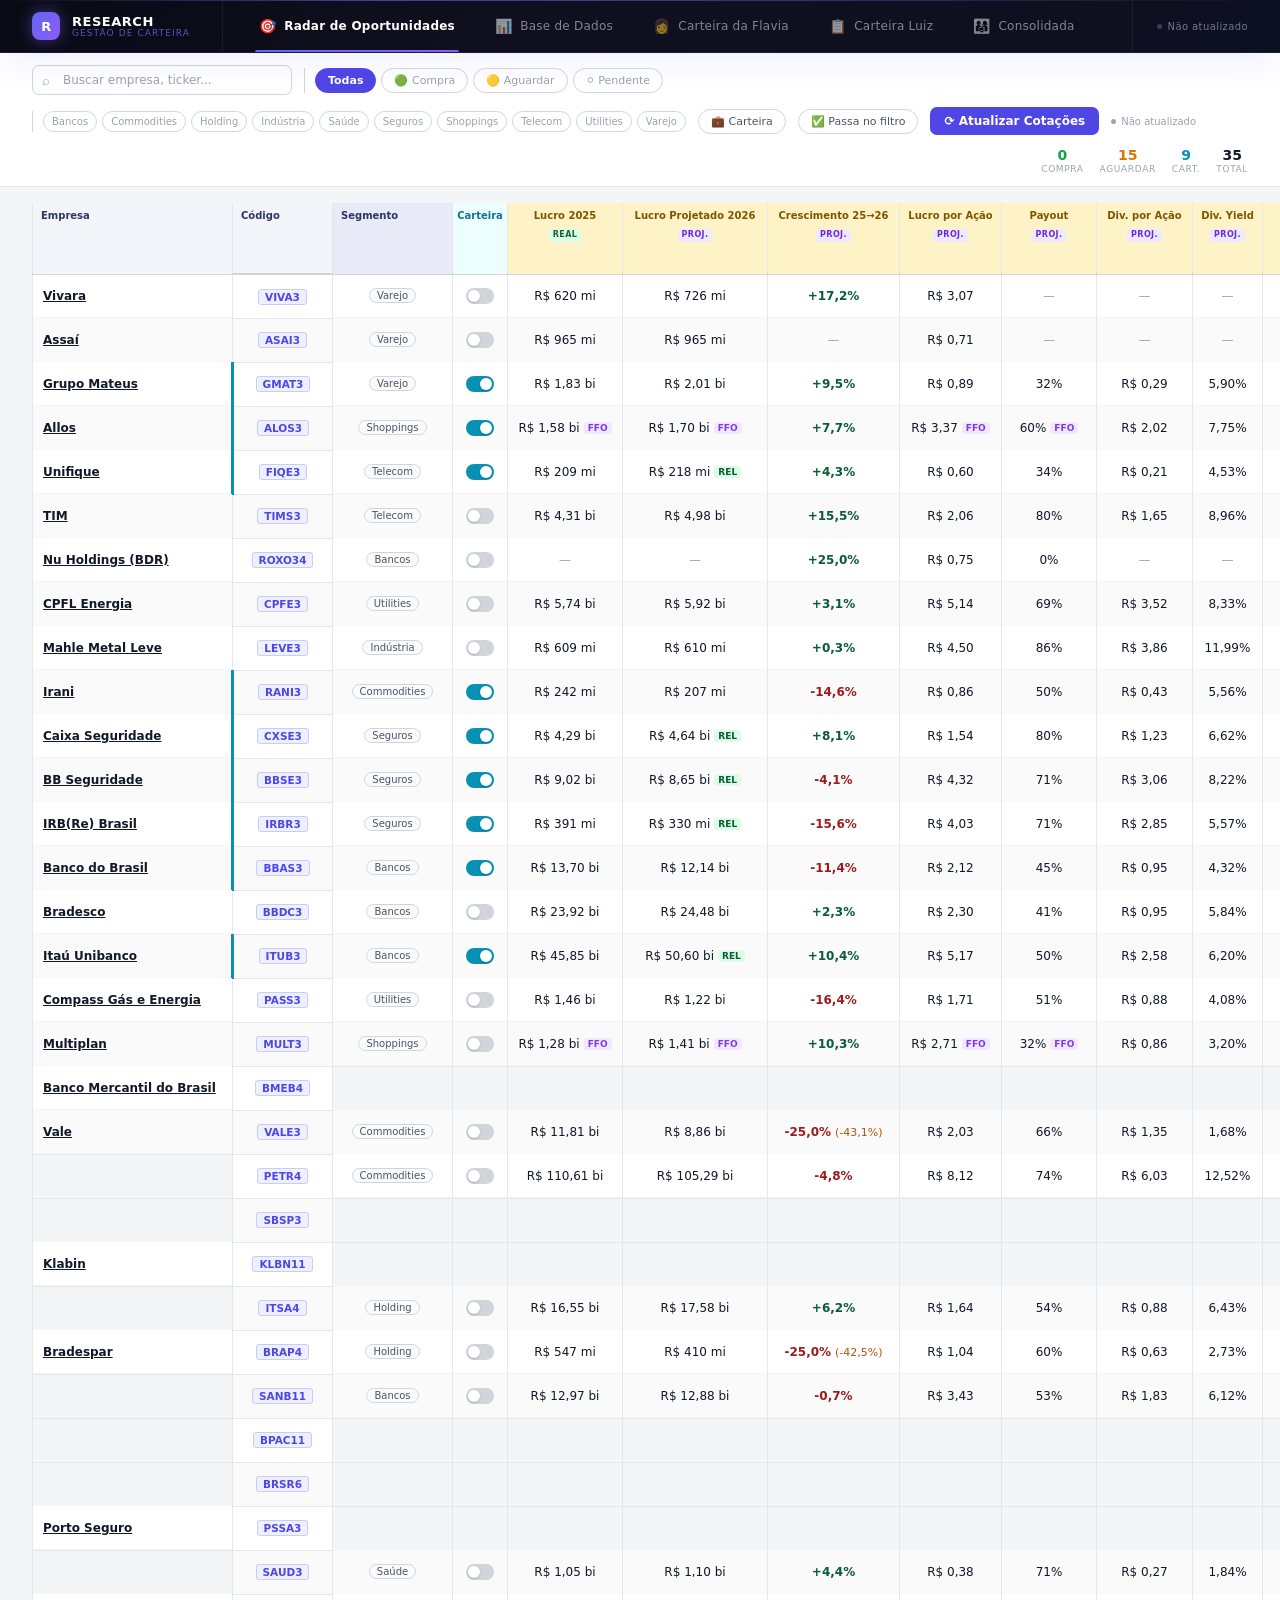
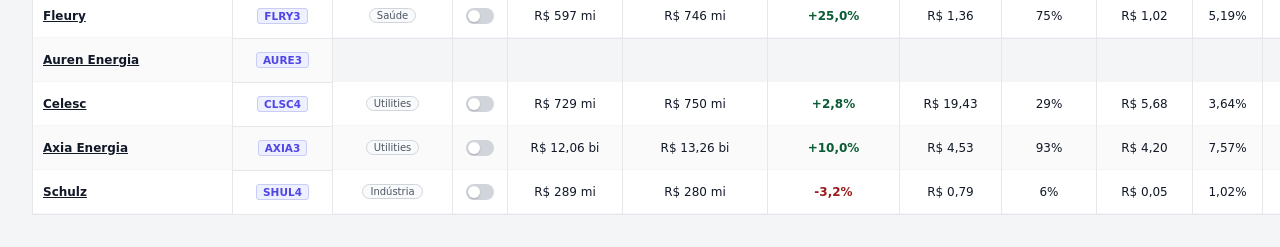
==== commit 9c81d993: "Sincroniza toggle 'minha carteira' do Radar com as tabelas de posicao BBAS3 foi vendida na carteira " ====
--- a/app/index.html
+++ b/app/index.html
@@ -689,7 +689,7 @@
       <ol style="padding-left:18px;margin:0;">
         <li style="margin-bottom:10px;font-size:12px;line-height:1.65;"><b>75% das ações ainda em financeiro BR</b> (5 de 7 tickers). BBSE3+BBAS3 = mesmo grupo econômico; somando CXSE3, 42,9% depende de decisão de governo. <span style="color:#0a5c35;">✅ ALOS3 e FIQE3 (25/08/2026) são as duas posições fora do setor financeiro (24,9% das ações).</span></li>
         <li style="margin-bottom:10px;font-size:12px;line-height:1.65;"><b>Academia mesclada no LFTB11:</b> os R$ 200.000 não são um ativo à parte — já estão investidos em cotas de LFTB11 (ainda não aportados no negócio). LFTB11 está em <b>R$ 505.052,16</b> (4.016 cotas · PM R$ 124,83 · cotação R$ 125,76 — posição real informada pelo usuário), o que representa 70,26% da carteira, +55,26pp vs. meta de 15% — maior desvio da régua. Patrimônio total: R$ 718.835,01. Efeito positivo: como esse valor passa a render Selic (14% a.a.) em vez de ficar parado "a custo", o tempo estimado até a meta de renda cai de ~13,6 para <b>~9,2 anos</b>.</li>
-        <li style="margin-bottom:10px;font-size:12px;line-height:1.65;"><b>Sobreposição alta com a carteira do Luiz</b> — 7 dos 7 ativos dela (incl. ALOS3, FIQE3) também estão na carteira dele. Consolidado do casal: ~44% em financeiro BR (estimativa anterior à movimentação, não recalculada).</li>
+        <li style="margin-bottom:10px;font-size:12px;line-height:1.65;"><b>Sobreposição alta com a carteira do Luiz</b> — 6 dos 7 ativos dela (incl. ALOS3, FIQE3) também estão na carteira dele; BBAS3 é exclusiva de Flávia desde 16/09/2026 (Luiz vendeu a posição). Consolidado do casal: ~44% em financeiro BR (estimativa anterior à movimentação, não recalculada).</li>
         <li style="margin-bottom:10px;font-size:12px;line-height:1.65;"><b>Plano de aportes está quebrado:</b> "aportar o rendimento do LFTB11" inverte a lógica — Selic caindo (14,00%→13,75% Focus fim 2026) reduz o aporte justo quando a bolsa tende a ficar mais cara, e cada saque paga 15% de IR na hora.</li>
         <li style="margin-bottom:0;font-size:12px;line-height:1.65;">Exposição internacional próxima de zero (0,0%) — não é obrigatório corrigir, mas é uma opção de diversificação em aberto.</li>
       </ol>
@@ -880,7 +880,7 @@
             <tr data-ticker="RANI3.SA" data-classe="acao" data-grupo="dividendos" data-segmento="Papel e Celulose"><td class="rp-bold">RANI3</td><td class="cw-pct-cart">4,44%</td><td class="cw-pct-classe">6,19%</td><td>12,50%</td><td style="color:#0a5c35;">+48,94%</td><td>abaixo do ideal</td><td><input type="text" class="cw-qtd" value="4486" style="width:55px;font:inherit;"></td><td><input type="text" class="cw-pm" value="5,23" style="width:60px;font:inherit;"></td><td class="cw-preco">R$ 7,79</td><td class="cw-saldo">R$ 34.945,94</td></tr>
             <tr data-ticker="GMAT3.SA" data-classe="acao" data-grupo="crescimento" data-segmento="Varejo"><td class="rp-bold">GMAT3</td><td class="cw-pct-cart">4,28%</td><td class="cw-pct-classe">5,96%</td><td>12,50%</td><td style="color:#9c1c1c;">-29,11%</td><td>zero proventos</td><td><input type="text" class="cw-qtd" value="7224" style="width:55px;font:inherit;"></td><td><input type="text" class="cw-pm" value="6,57" style="width:60px;font:inherit;"></td><td class="cw-preco">R$ 4,66</td><td class="cw-saldo">R$ 33.663,84</td></tr>
             <tr data-ticker="ALOS3.SA" data-classe="acao" data-grupo="dividendos" data-segmento="Shoppings"><td class="rp-bold">ALOS3</td><td class="cw-pct-cart">2,57%</td><td class="cw-pct-classe">3,58%</td><td>12,50%</td><td style="color:#9c1c1c;">-0,63%</td><td>posição nova</td><td><input type="text" class="cw-qtd" value="777" style="width:55px;font:inherit;"></td><td><input type="text" class="cw-pm" value="26,18" style="width:60px;font:inherit;"></td><td class="cw-preco">R$ 26,02</td><td class="cw-saldo">R$ 20.217,54</td></tr>
-            <tr data-ticker="BBAS3.SA" data-classe="acao" data-grupo="dividendos" data-segmento="Bancos"><td class="rp-bold">BBAS3</td><td class="cw-pct-cart">0,86%</td><td class="cw-pct-classe">1,20%</td><td>12,50%</td><td style="color:#0a5c35;">+155,60%</td><td>reduzida sem registro</td><td><input type="text" class="cw-qtd" value="367" style="width:55px;font:inherit;"></td><td><input type="text" class="cw-pm" value="7,21" style="width:60px;font:inherit;"></td><td class="cw-preco">R$ 18,43</td><td class="cw-saldo">R$ 6.763,81</td></tr>
+            
             <tr data-ticker="LFTB11.SA" data-classe="rf" data-segmento="Renda Fixa"><td class="rp-bold">LFTB11</td><td class="cw-pct-cart">9,49%</td><td class="cw-pct-classe">100%</td><td>15,00%</td><td style="color:#0a5c35;">+6,58%</td><td>abaixo do ideal</td><td><input type="text" class="cw-qtd" value="594" style="width:55px;font:inherit;"></td><td><input type="text" class="cw-pm" value="117,90" style="width:60px;font:inherit;"></td><td class="cw-preco">R$ 125,66</td><td class="cw-saldo">R$ 74.642,04</td></tr>
             <tr style="background:#1e1a2e;color:#fff;font-weight:700;" data-role="total-luizPosBody"><td>TOTAL (ações + LFTB11, linhas preenchidas)</td><td></td><td>100%</td><td></td><td></td><td></td><td></td><td></td><td></td><td class="cw-tot-saldo">R$ 639.643,41</td></tr>
           </tbody>
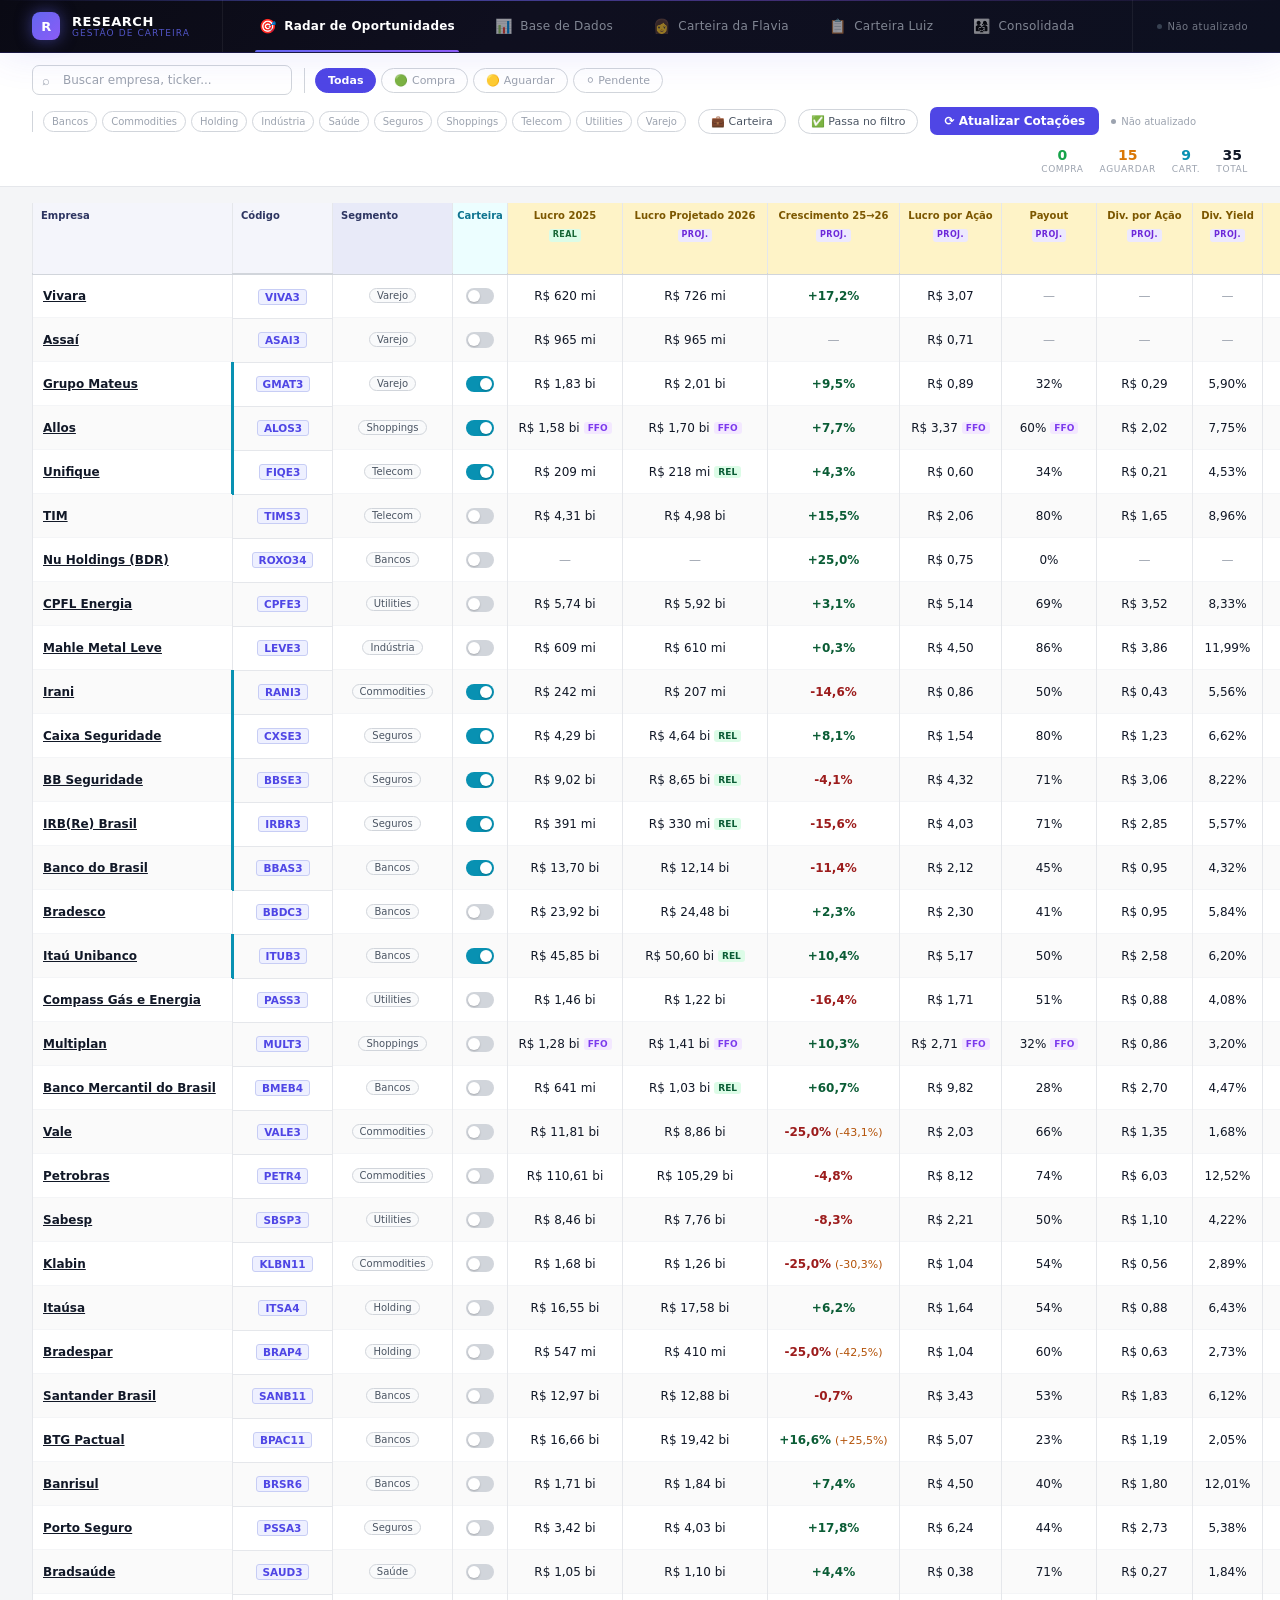
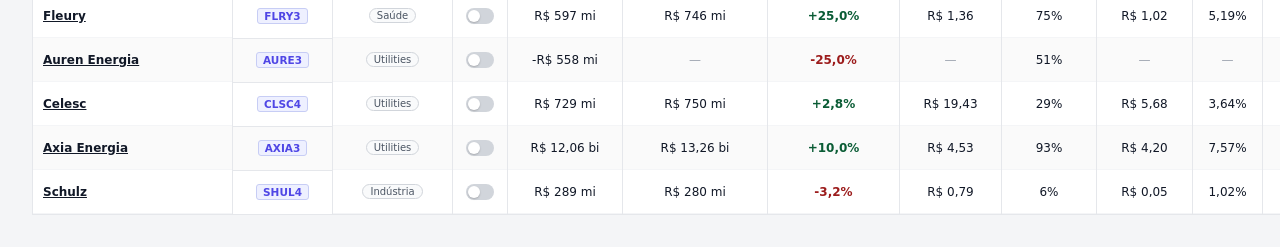
==== commit 0b9de664: "Adiciona coluna 'Cenario de Tese' no Radar, depois de Relatorio Nova coluna 24, separada do Preco Ju" ====
--- a/app/index.html
+++ b/app/index.html
@@ -349,6 +349,7 @@
     <col style="width:100px"><!-- 21 Margem de Segurança -->
     <col style="width:95px"> <!-- 22 Retorno Total -->
     <col style="width:120px"><!-- 23 Relatório -->
+    <col style="width:130px"><!-- 24 Cenário de Tese -->
   </colgroup>
   <thead>
     <tr class="col-header">
@@ -376,6 +377,7 @@
       <th data-col="21" onclick="sortTable(21)"  class="gh-opp sortable" ><div class="th-inner">Margem de Segurança<span class="sort-arrow"></span><span class="col-tag proj">proj.</span></div><span class="col-tip" data-tip="Fonte: Calculado&#10;(Preço Justo − Cotação) ÷ Preço Justo × 100&#10;Positivo = cotação abaixo do valor justo&#10;Negativo = cotação acima do valor justo&#10;&#10;O veredicto 🟢 compra exige margem de pelo menos 15%.">ⓘ</span></th>
       <th data-col="22" onclick="sortTable(22)"  class="sep gh-ret col-mob-hide sortable" ><div class="th-inner">Retorno Total<span class="sort-arrow"></span><span class="col-tag proj">proj.</span></div><span class="col-tip" data-tip="Fonte: Calculado&#10;Valorização até o Preço Justo + DY projetado&#10;Retorno total esperado no horizonte de análise">ⓘ</span></th>
       <th data-col="23"  class="sep gh-rep" style="cursor:default;"><div class="th-inner">Relatório <span class="col-tip" data-tip="Fonte: Análise própria&#10;Link para o relatório detalhado do ativo com tese, riscos e projeções">ⓘ</span></div></th>
+      <th data-col="24"  class="sep gh-tese" style="cursor:default;"><div class="th-inner">Cenário de Tese <span class="col-tip" data-tip="Fonte: Análise própria, escrita caso a caso — NÃO é automático&#10;&#10;Registra uma aposta explícita de recuperação/mudança (ex.: ROE volta a subir), separada do Preço Justo oficial (que nunca aposta no futuro).&#10;&#10;Só existe para ativos com tese registrada manualmente, com premissa, prazo e condição de revisão declarados. Nunca entra no cálculo de margem, veredicto ou estrelas de convicção — é informativo, não decisório.">ⓘ</span></div></th>
     </tr>
   </thead>
   <tbody id="tableBody"><!-- populado por data/radar-rows.data.js --></tbody>
@@ -8252,11 +8254,36 @@
 
 <div class="toast" id="toast"></div>
 
+<div id="teseOverlay" onclick="if(event.target===this) fecharTese()">
+  <div id="teseModal">
+    <button class="tese-close" onclick="fecharTese()">×</button>
+    <h3 id="teseTitulo">—</h3>
+    <div class="tese-sub" id="teseData"></div>
+    <div class="tese-alerta">⚠️ Isto é uma aposta, não o Preço Justo do motor. O motor nunca aposta no futuro — só usa ROE e múltiplo observados. Esta tese existe à parte, com premissa e condição de revisão declaradas.</div>
+    <div class="tese-linha"><b>Gatilho:</b> <span id="teseGatilho"></span></div>
+    <div class="tese-linha"><b>Premissa:</b> <span id="tesePremissa"></span></div>
+    <div class="tese-precos">
+      <div class="tese-preco-box tese-preco-oficial">
+        <div class="lbl">Preço Justo (oficial)</div>
+        <div class="val" id="tesePrecoOficial">—</div>
+      </div>
+      <div class="tese-preco-box tese-preco-cenario">
+        <div class="lbl">Se a tese confirmar</div>
+        <div class="val" id="tesePrecoCenario">—</div>
+      </div>
+    </div>
+    <div class="tese-linha"><b>Confiança:</b> <span id="teseConfianca"></span></div>
+    <div class="tese-revisao"><b>Condição que invalida esta tese:</b> <span id="teseRevisao"></span></div>
+    <div class="tese-fonte" id="teseFonte"></div>
+  </div>
+</div>
+
 <script src="js/config.js"></script>
 <script src="data/radar-rows.data.js"></script>
 <script src="data/historico.data.js"></script>
 <script src="data/setorial.data.js"></script>
 <script src="data/tir.data.js"></script>
+<script src="data/teses.data.js"></script>
 <script src="js/navegacao.js"></script>
 <script src="js/carteira.js"></script>
 <script src="js/graficos.js"></script>
@@ -8270,6 +8297,7 @@
 <script src="js/fundamentos-api.js"></script>
 <script src="js/fundamentos-render.js"></script>
 <script src="js/setorial.js"></script>
+<script src="js/teses.js"></script>
 <script src="js/main.js"></script>
 <!-- decisao.js roda DEPOIS de main.js: precisa das células já populadas (LPA, preço-teto,
      cotação de cache) e embrulha applyFilters/atualizarCotacoes já definidas. -->
--- a/app/css/styles.css
+++ b/app/css/styles.css
@@ -194,6 +194,7 @@
 .gh-ret{background:#dbeafe;color:#1e40af;}
 .gh-sig{background:#dcfce7;color:#14532d;}
 .gh-rep{background:#f5f3ff;color:#5b21b6;}
+.gh-tese{background:#fff7ed;color:#9a3412;}
 .gh-rank{background:linear-gradient(135deg,#1e1b4b,#312e81)!important;color:#fff!important;}
 thead tr.col-header th{padding:6px 8px;font-size:10px;font-weight:700;text-align:center;white-space:normal;line-height:1.3;cursor:pointer;user-select:none;border-bottom:2px solid var(--border2);transition:background 0.15s;vertical-align:top;}
 .th-inner{display:flex;flex-direction:column;align-items:center;gap:2px;}
@@ -710,6 +711,66 @@
 }
 .report-date{font-size:9px;color:var(--text3);display:block;text-align:center;margin-top:1px;line-height:1;}
 td.cotacao-cell{font-weight:700;}
+
+/* ── Cenário de Tese ── */
+.btn-tese{
+  display:inline-flex;align-items:center;gap:4px;
+  background:linear-gradient(135deg,#d97706,#b45309);
+  color:#fff;border:none;border-radius:6px;
+  padding:3px 9px;font-size:10px;font-weight:700;line-height:1.2;
+  cursor:pointer;font-family:inherit;
+  transition:all 0.2s;white-space:nowrap;
+  box-shadow:0 1px 3px rgba(180,83,9,0.3);
+  letter-spacing:0.02em;
+}
+.btn-tese:hover{background:linear-gradient(135deg,#b45309,#92400e);box-shadow:0 2px 6px rgba(180,83,9,0.4);transform:translateY(-1px);}
+.btn-tese-off{
+  display:inline-flex;align-items:center;gap:4px;
+  background:#f3f4f6;color:#9ca3af;
+  border:1px dashed #d1d5db;border-radius:6px;
+  padding:3px 9px;font-size:10px;font-weight:500;line-height:1.2;
+  cursor:default;font-family:inherit;white-space:nowrap;
+  letter-spacing:0.02em;
+}
+#teseOverlay{
+  display:none;position:fixed;inset:0;background:rgba(17,24,39,0.55);z-index:9999;
+  align-items:center;justify-content:center;padding:16px;
+}
+#teseOverlay.show{display:flex;}
+#teseModal{
+  background:#fff;border-radius:12px;max-width:560px;width:100%;max-height:85vh;overflow-y:auto;
+  padding:22px 24px;box-shadow:0 12px 32px rgba(0,0,0,0.25);position:relative;
+}
+#teseModal .tese-close{
+  position:absolute;top:12px;right:14px;background:none;border:none;font-size:20px;
+  cursor:pointer;color:#9ca3af;line-height:1;
+}
+#teseModal .tese-close:hover{color:#374151;}
+#teseModal h3{margin:0 0 4px;font-size:16px;color:#111827;}
+#teseModal .tese-sub{font-size:11px;color:#6b7280;margin-bottom:14px;}
+#teseModal .tese-alerta{
+  background:#fff7ed;border:1px solid #fed7aa;color:#9a3412;border-radius:8px;
+  padding:10px 12px;font-size:12px;font-weight:600;line-height:1.5;margin-bottom:14px;
+}
+#teseModal .tese-linha{font-size:12.5px;line-height:1.6;margin-bottom:9px;color:#374151;}
+#teseModal .tese-linha b{color:#111827;}
+#teseModal .tese-precos{
+  display:flex;gap:10px;margin:14px 0;
+}
+#teseModal .tese-preco-box{flex:1;border-radius:8px;padding:10px 12px;text-align:center;}
+#teseModal .tese-preco-box .lbl{font-size:10px;text-transform:uppercase;letter-spacing:0.04em;font-weight:700;}
+#teseModal .tese-preco-box .val{font-size:17px;font-weight:800;margin-top:2px;}
+#teseModal .tese-preco-oficial{background:#f0fdf4;}
+#teseModal .tese-preco-oficial .lbl{color:#166534;}
+#teseModal .tese-preco-oficial .val{color:#166534;}
+#teseModal .tese-preco-cenario{background:#fff7ed;}
+#teseModal .tese-preco-cenario .lbl{color:#9a3412;}
+#teseModal .tese-preco-cenario .val{color:#9a3412;}
+#teseModal .tese-revisao{
+  background:#f9fafb;border:1px solid #e5e7eb;border-radius:8px;padding:10px 12px;
+  font-size:12px;color:#374151;margin-top:10px;
+}
+#teseModal .tese-fonte{font-size:10.5px;color:#9ca3af;margin-top:12px;}
 td.cotacao-cell.loading{color:var(--text3);animation:pulse 1s infinite;}
 td.cotacao-cell.updated{color:var(--blue);}
 td.cotacao-cell.error{color:var(--red);}
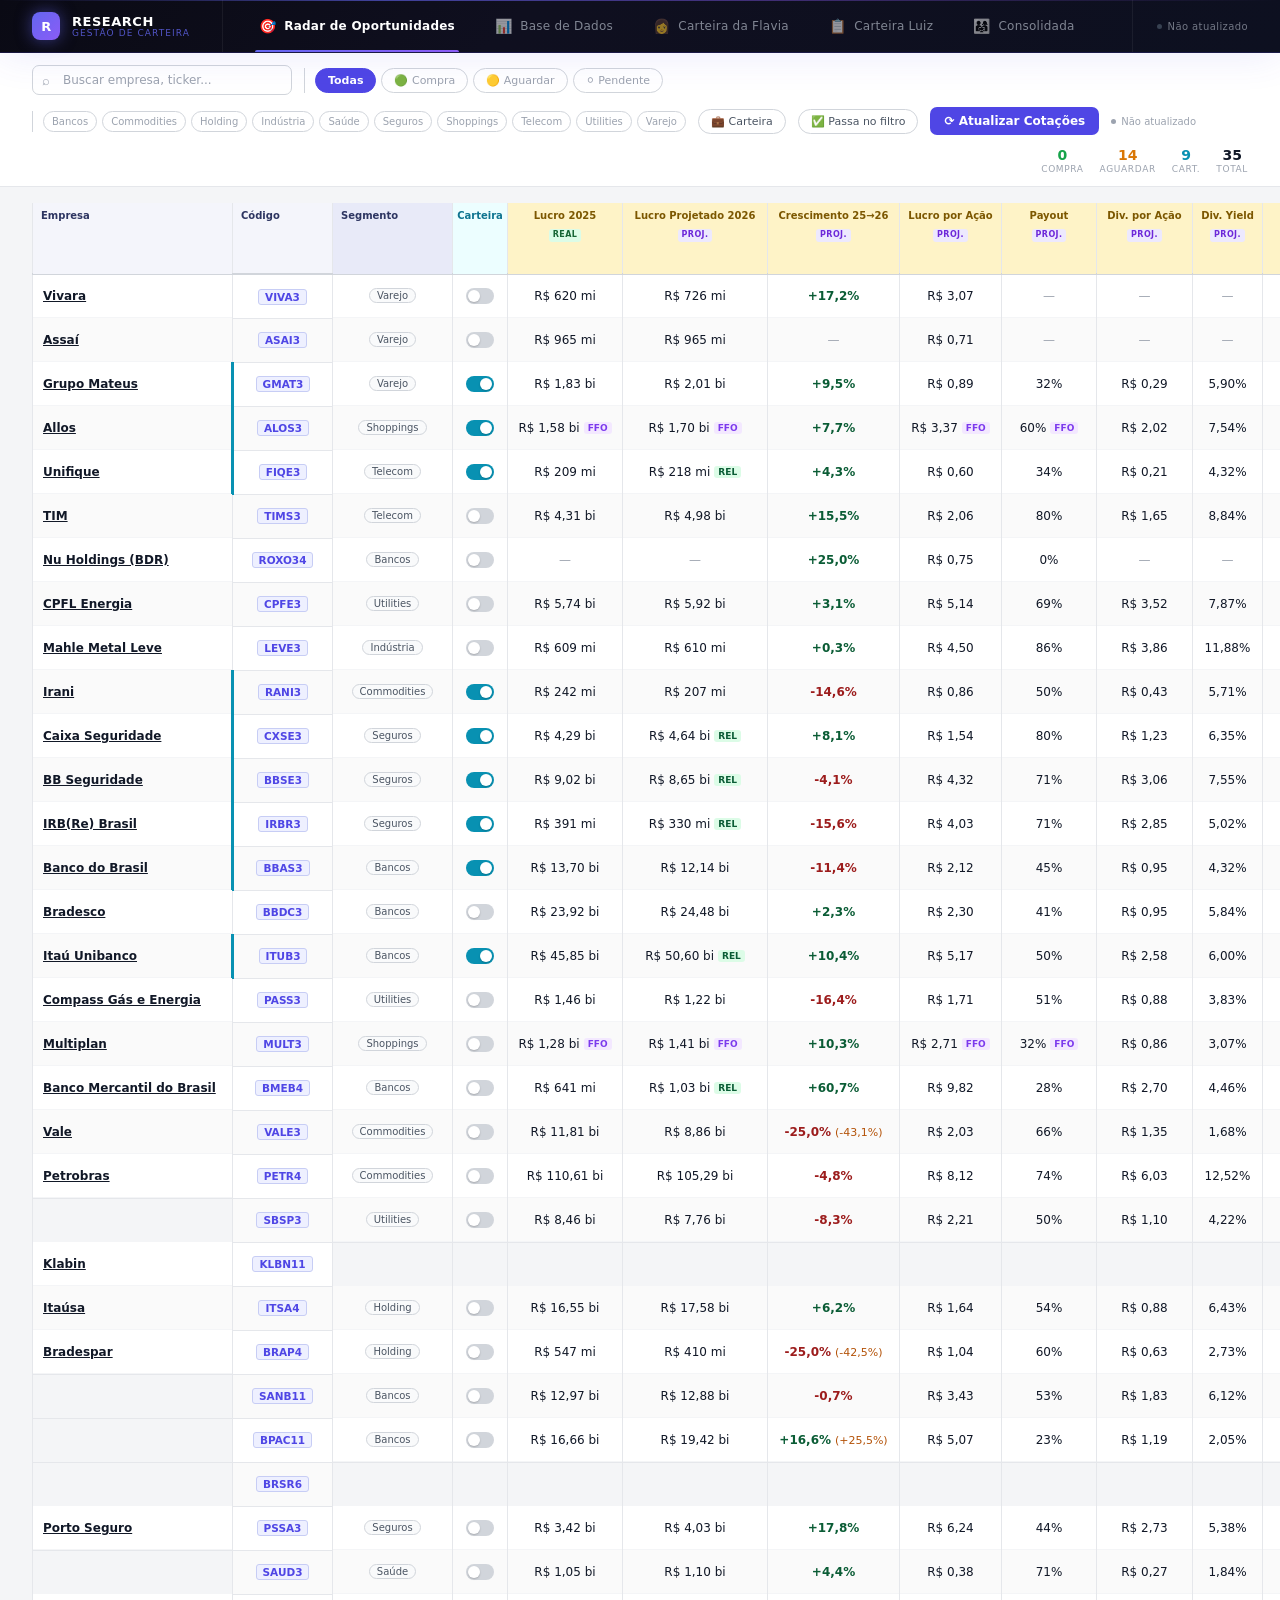
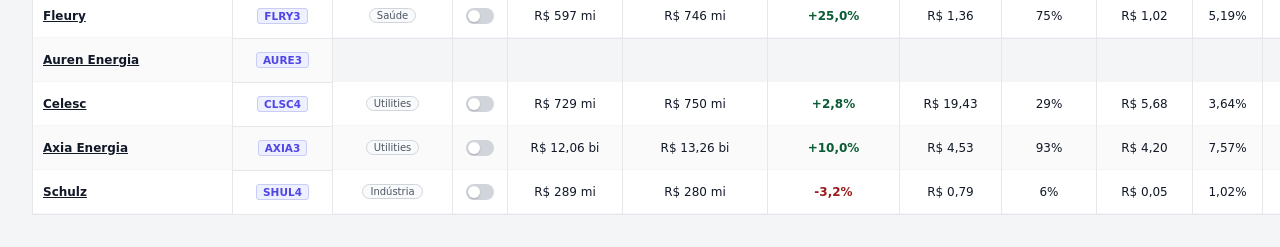
==== commit 576820c2: "Carteira da Flavia: qtd, PM e cotacoes do extrato de 20/09/2026 Do extrato Itau (conta FLAVIA 276179" ====
--- a/app/index.html
+++ b/app/index.html
@@ -585,54 +585,54 @@
           <tbody id="flaviaPosBody" data-outros-fixos="0">
             <tr data-ticker="ALOS3.SA" data-classe="acao" data-grupo="dividendos" data-segmento="Shoppings">
               <td class="rp-bold">ALOS3</td>
-              <td><input type="text" class="cw-qtd" value="1000" style="width:60px;font:inherit;"></td>
-              <td><input type="text" class="cw-pm" value="25,52" style="width:65px;font:inherit;"></td>
-              <td class="cw-preco">R$ 28,81</td><td class="cw-investido">R$ 25.520,00</td><td class="cw-saldo">R$ 28.810,00</td><td class="cw-result" style="color:#0a5c35;">+3.290,00 (+12,89%)</td><td class="cw-pct-cart">3,62%</td><td class="cw-pct-classe">12,17%</td>
+              <td><input type="text" class="cw-qtd" value="1100" style="width:60px;font:inherit;"></td>
+              <td><input type="text" class="cw-pm" value="26,43" style="width:65px;font:inherit;"></td>
+              <td class="cw-preco">R$ 28,87</td><td class="cw-investido">R$ 29.073,00</td><td class="cw-saldo">R$ 31.757,00</td><td class="cw-result" style="color:#0a5c35;">+2.684,00 (+9,23%)</td><td class="cw-pct-cart">4,20%</td><td class="cw-pct-classe">12,45%</td>
             </tr>
             <tr data-ticker="BBSE3.SA" data-classe="acao" data-grupo="dividendos" data-segmento="Seguros">
               <td class="rp-bold">BBSE3</td>
               <td><input type="text" class="cw-qtd" value="1105" style="width:60px;font:inherit;"></td>
               <td><input type="text" class="cw-pm" value="32,72" style="width:65px;font:inherit;"></td>
-              <td class="cw-preco">R$ 42,16</td><td class="cw-investido">R$ 36.155,60</td><td class="cw-saldo">R$ 46.586,80</td><td class="cw-result" style="color:#0a5c35;">+10.431,20 (+28,85%)</td><td class="cw-pct-cart">5,72%</td><td class="cw-pct-classe">19,22%</td>
+              <td class="cw-preco">R$ 40,86</td><td class="cw-investido">R$ 36.155,60</td><td class="cw-saldo">R$ 45.150,30</td><td class="cw-result" style="color:#0a5c35;">+8.994,70 (+24,88%)</td><td class="cw-pct-cart">5,97%</td><td class="cw-pct-classe">17,71%</td>
             </tr>
             <tr data-ticker="ITUB3.SA" data-classe="acao" data-grupo="dividendos" data-segmento="Bancos">
               <td class="rp-bold">ITUB3</td>
               <td><input type="text" class="cw-qtd" value="800" style="width:60px;font:inherit;"></td>
               <td><input type="text" class="cw-pm" value="40,74" style="width:65px;font:inherit;"></td>
-              <td class="cw-preco">R$ 45,72</td><td class="cw-investido">R$ 32.592,00</td><td class="cw-saldo">R$ 36.576,00</td><td class="cw-result" style="color:#0a5c35;">+3.984,00 (+12,22%)</td><td class="cw-pct-cart">4,61%</td><td class="cw-pct-classe">15,49%</td>
+              <td class="cw-preco">R$ 46,37</td><td class="cw-investido">R$ 32.592,00</td><td class="cw-saldo">R$ 37.096,00</td><td class="cw-result" style="color:#0a5c35;">+4.504,00 (+13,82%)</td><td class="cw-pct-cart">4,90%</td><td class="cw-pct-classe">14,55%</td>
             </tr>
             <tr data-ticker="IRBR3.SA" data-classe="acao" data-grupo="crescimento" data-segmento="Resseguros">
               <td class="rp-bold">IRBR3</td>
               <td><input type="text" class="cw-qtd" value="658" style="width:60px;font:inherit;"></td>
               <td><input type="text" class="cw-pm" value="51,87" style="width:65px;font:inherit;"></td>
-              <td class="cw-preco">R$ 62,21</td><td class="cw-investido">R$ 34.130,46</td><td class="cw-saldo">R$ 40.934,18</td><td class="cw-result" style="color:#0a5c35;">+6.803,72 (+19,93%)</td><td class="cw-pct-cart">4,58%</td><td class="cw-pct-classe">15,39%</td>
+              <td class="cw-preco">R$ 62,00</td><td class="cw-investido">R$ 34.130,46</td><td class="cw-saldo">R$ 40.796,00</td><td class="cw-result" style="color:#0a5c35;">+6.665,54 (+19,53%)</td><td class="cw-pct-cart">5,39%</td><td class="cw-pct-classe">16,00%</td>
             </tr>
             <tr data-ticker="CXSE3.SA" data-classe="acao" data-grupo="dividendos" data-segmento="Seguros">
               <td class="rp-bold">CXSE3</td>
               <td><input type="text" class="cw-qtd" value="1530" style="width:60px;font:inherit;"></td>
               <td><input type="text" class="cw-pm" value="13,49" style="width:65px;font:inherit;"></td>
-              <td class="cw-preco">R$ 19,98</td><td class="cw-investido">R$ 20.639,70</td><td class="cw-saldo">R$ 30.569,40</td><td class="cw-result" style="color:#0a5c35;">+9.929,70 (+48,11%)</td><td class="cw-pct-cart">3,89%</td><td class="cw-pct-classe">13,06%</td>
+              <td class="cw-preco">R$ 20,64</td><td class="cw-investido">R$ 20.639,70</td><td class="cw-saldo">R$ 31.579,20</td><td class="cw-result" style="color:#0a5c35;">+10.939,50 (+53,00%)</td><td class="cw-pct-cart">4,17%</td><td class="cw-pct-classe">12,38%</td>
             </tr>
             <tr data-ticker="BBAS3.SA" data-classe="acao" data-grupo="dividendos" data-segmento="Bancos">
               <td class="rp-bold">BBAS3</td>
               <td><input type="text" class="cw-qtd" value="1380" style="width:60px;font:inherit;"></td>
               <td><input type="text" class="cw-pm" value="22,23" style="width:65px;font:inherit;"></td>
-              <td class="cw-preco">R$ 22,52</td><td class="cw-investido">R$ 30.677,40</td><td class="cw-saldo">R$ 31.077,60</td><td class="cw-result" style="color:#0a5c35;">+400,20 (+1,30%)</td><td class="cw-pct-cart">3,54%</td><td class="cw-pct-classe">11,90%</td>
+              <td class="cw-preco">R$ 23,20</td><td class="cw-investido">R$ 30.677,40</td><td class="cw-saldo">R$ 32.016,00</td><td class="cw-result" style="color:#0a5c35;">+1.338,60 (+4,36%)</td><td class="cw-pct-cart">4,23%</td><td class="cw-pct-classe">12,56%</td>
             </tr>
             <tr data-ticker="FIQE3.SA" data-classe="acao" data-grupo="crescimento" data-segmento="Telecom">
               <td class="rp-bold">FIQE3</td>
-              <td><input type="text" class="cw-qtd" value="6000" style="width:60px;font:inherit;"></td>
-              <td><input type="text" class="cw-pm" value="4,64" style="width:65px;font:inherit;"></td>
-              <td class="cw-preco">R$ 4,92</td><td class="cw-investido">R$ 27.840,00</td><td class="cw-saldo">R$ 29.520,00</td><td class="cw-result" style="color:#0a5c35;">+1.680,00 (+6,03%)</td><td class="cw-pct-cart">3,80%</td><td class="cw-pct-classe">12,77%</td>
+              <td><input type="text" class="cw-qtd" value="7000" style="width:60px;font:inherit;"></td>
+              <td><input type="text" class="cw-pm" value="4,71" style="width:65px;font:inherit;"></td>
+              <td class="cw-preco">R$ 5,23</td><td class="cw-investido">R$ 32.970,00</td><td class="cw-saldo">R$ 36.610,00</td><td class="cw-result" style="color:#0a5c35;">+3.640,00 (+11,04%)</td><td class="cw-pct-cart">4,84%</td><td class="cw-pct-classe">14,36%</td>
             </tr>
-            <tr style="background:#f7f7f5;font-weight:700;" data-role="subtotal-acoes"><td>Subtotal ações</td><td></td><td></td><td></td><td class="cw-sub-investido">R$ 207.014,82</td><td class="cw-sub-saldo">R$ 213.782,85</td><td class="cw-sub-result" style="color:#0a5c35;">+6.768,03 (+3,27%)</td><td>29,74%</td><td>100%</td></tr>
+            <tr style="background:#f7f7f5;font-weight:700;" data-role="subtotal-acoes"><td>Subtotal ações</td><td></td><td></td><td></td><td class="cw-sub-investido">R$ 216.238,16</td><td class="cw-sub-saldo">R$ 255.004,50</td><td class="cw-sub-result" style="color:#0a5c35;">+38.766,34 (+17,93%)</td><td>33,70%</td><td>100%</td></tr>
             <tr data-ticker="LFTB11.SA" data-classe="rf" data-segmento="Renda Fixa">
               <td class="rp-bold">LFTB11</td>
-              <td><input type="text" class="cw-qtd" value="4016" style="width:60px;font:inherit;"></td>
+              <td><input type="text" class="cw-qtd" value="3952" style="width:60px;font:inherit;"></td>
               <td><input type="text" class="cw-pm" value="124,83" style="width:65px;font:inherit;"></td>
-              <td class="cw-preco">R$ 126,16</td><td class="cw-investido">R$ 501.317,28</td><td class="cw-saldo">R$ 506.658,56</td><td class="cw-result" style="color:#0a5c35;">+5.341,28 (+1,07%)</td><td class="cw-pct-cart">70,26%</td><td class="cw-pct-classe">100%</td>
+              <td class="cw-preco">R$ 126,93</td><td class="cw-investido">R$ 493.328,16</td><td class="cw-saldo">R$ 501.627,36</td><td class="cw-result" style="color:#0a5c35;">+8.299,20 (+1,68%)</td><td class="cw-pct-cart">66,30%</td><td class="cw-pct-classe">100,00%</td>
             </tr>
-            <tr style="background:#1e1a2e;color:#fff;font-weight:700;" data-role="total-flaviaPosBody"><td>TOTAL</td><td></td><td></td><td></td><td class="cw-tot-investido">R$ 708.332,10</td><td class="cw-tot-saldo">R$ 718.835,01</td><td class="cw-tot-result" style="color:#4ecdc4;">+10.502,91 (+1,48%)</td><td>100%</td><td></td></tr>
+            <tr style="background:#1e1a2e;color:#fff;font-weight:700;" data-role="total-flaviaPosBody"><td>TOTAL</td><td></td><td></td><td></td><td class="cw-tot-investido">R$ 709.566,32</td><td class="cw-tot-saldo">R$ 756.631,86</td><td class="cw-tot-result" style="color:#4ecdc4;">+47.065,54 (+6,63%)</td><td>100%</td><td></td></tr>
           </tbody>
         </table>
       </div>
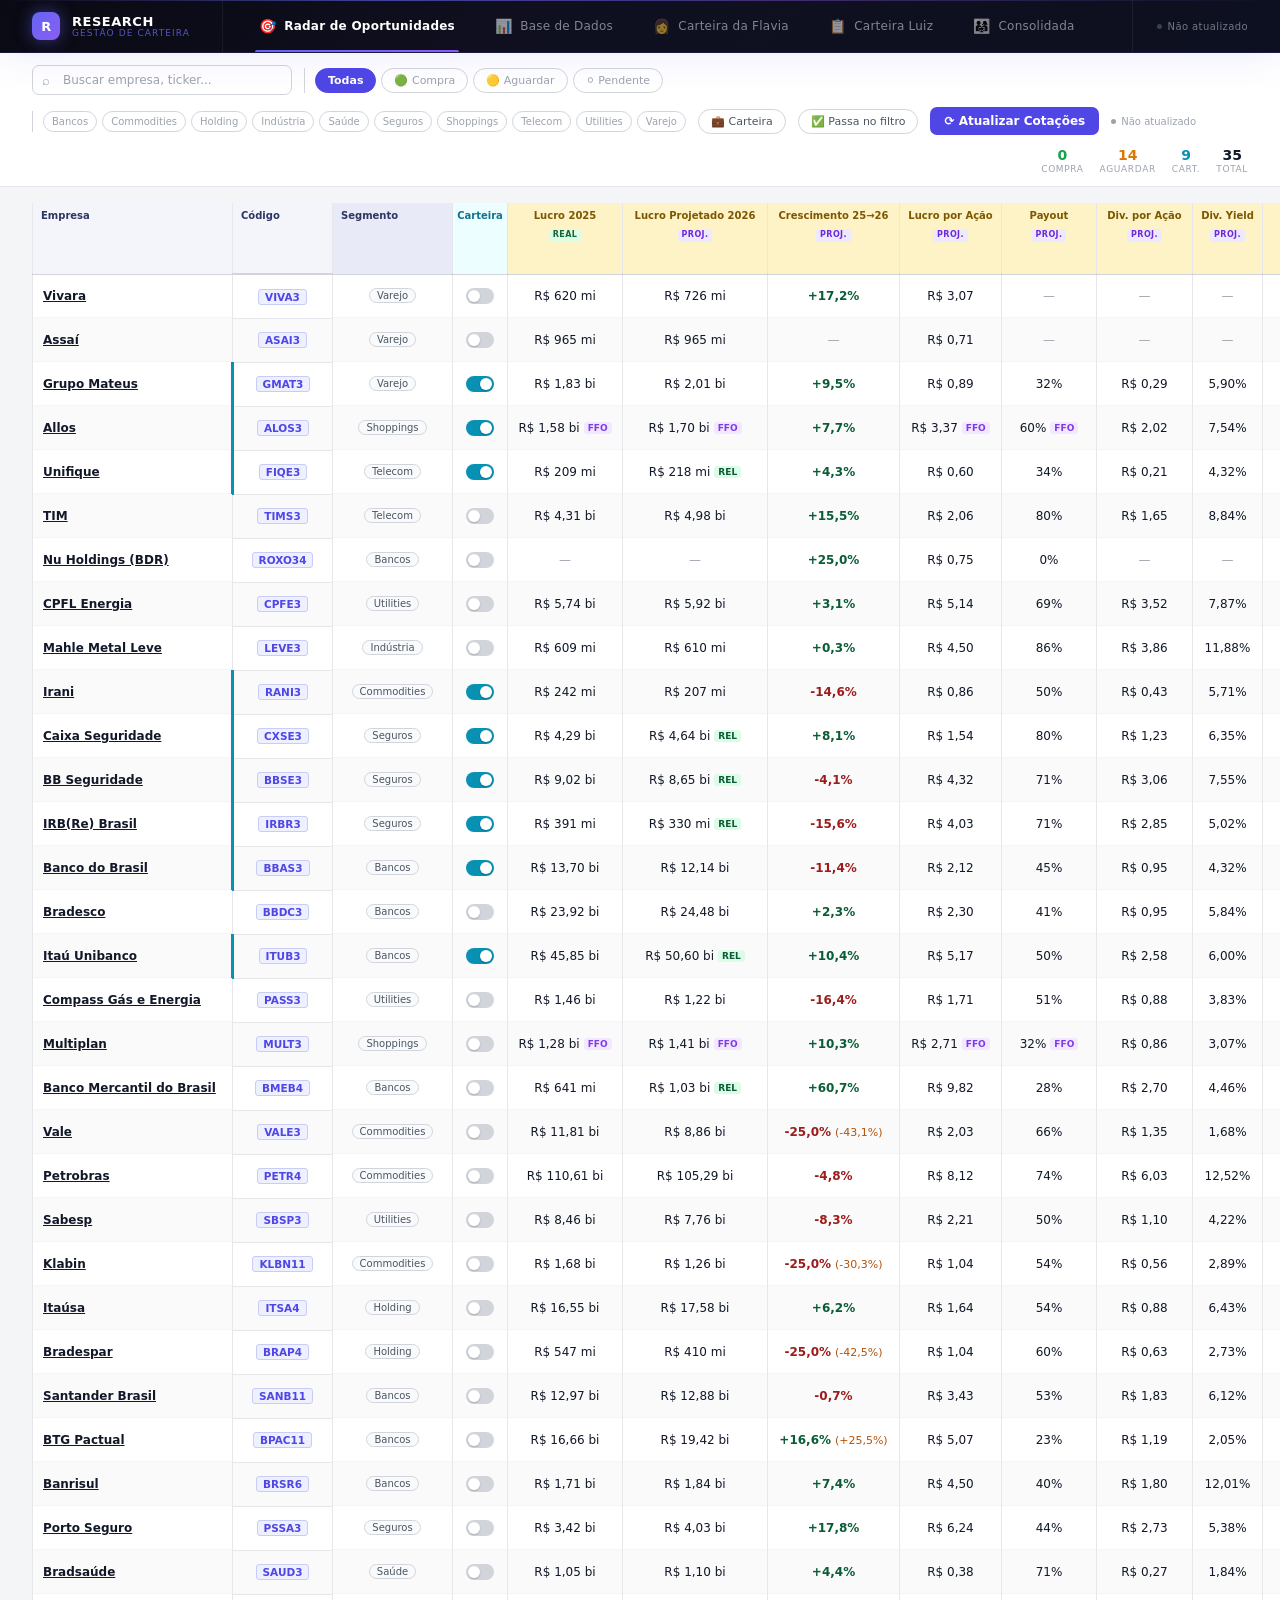
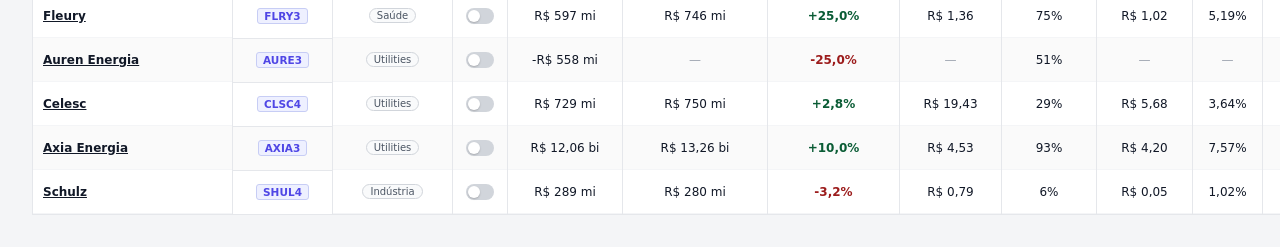
==== commit f015cfc1: "Carteira da Flavia: as duas ordens de sexta que faltavam no extrato O print de Posicao das 14:08 de " ====
--- a/app/index.html
+++ b/app/index.html
@@ -585,54 +585,54 @@
           <tbody id="flaviaPosBody" data-outros-fixos="0">
             <tr data-ticker="ALOS3.SA" data-classe="acao" data-grupo="dividendos" data-segmento="Shoppings">
               <td class="rp-bold">ALOS3</td>
-              <td><input type="text" class="cw-qtd" value="1100" style="width:60px;font:inherit;"></td>
-              <td><input type="text" class="cw-pm" value="26,43" style="width:65px;font:inherit;"></td>
-              <td class="cw-preco">R$ 28,87</td><td class="cw-investido">R$ 29.073,00</td><td class="cw-saldo">R$ 31.757,00</td><td class="cw-result" style="color:#0a5c35;">+2.684,00 (+9,23%)</td><td class="cw-pct-cart">4,20%</td><td class="cw-pct-classe">12,45%</td>
+              <td><input type="text" class="cw-qtd" value="1400" style="width:60px;font:inherit;"></td>
+              <td><input type="text" class="cw-pm" value="26,93" style="width:65px;font:inherit;"></td>
+              <td class="cw-preco">R$ 28,87</td><td class="cw-investido">R$ 37.702,00</td><td class="cw-saldo">R$ 40.418,00</td><td class="cw-result" style="color:#0a5c35;">+2.716,00 (+7,20%)</td><td class="cw-pct-cart">5,34%</td><td class="cw-pct-classe">15,33%</td>
             </tr>
             <tr data-ticker="BBSE3.SA" data-classe="acao" data-grupo="dividendos" data-segmento="Seguros">
               <td class="rp-bold">BBSE3</td>
               <td><input type="text" class="cw-qtd" value="1105" style="width:60px;font:inherit;"></td>
               <td><input type="text" class="cw-pm" value="32,72" style="width:65px;font:inherit;"></td>
-              <td class="cw-preco">R$ 40,86</td><td class="cw-investido">R$ 36.155,60</td><td class="cw-saldo">R$ 45.150,30</td><td class="cw-result" style="color:#0a5c35;">+8.994,70 (+24,88%)</td><td class="cw-pct-cart">5,97%</td><td class="cw-pct-classe">17,71%</td>
+              <td class="cw-preco">R$ 40,86</td><td class="cw-investido">R$ 36.155,60</td><td class="cw-saldo">R$ 45.150,30</td><td class="cw-result" style="color:#0a5c35;">+8.994,70 (+24,88%)</td><td class="cw-pct-cart">5,97%</td><td class="cw-pct-classe">17,12%</td>
             </tr>
             <tr data-ticker="ITUB3.SA" data-classe="acao" data-grupo="dividendos" data-segmento="Bancos">
               <td class="rp-bold">ITUB3</td>
               <td><input type="text" class="cw-qtd" value="800" style="width:60px;font:inherit;"></td>
               <td><input type="text" class="cw-pm" value="40,74" style="width:65px;font:inherit;"></td>
-              <td class="cw-preco">R$ 46,37</td><td class="cw-investido">R$ 32.592,00</td><td class="cw-saldo">R$ 37.096,00</td><td class="cw-result" style="color:#0a5c35;">+4.504,00 (+13,82%)</td><td class="cw-pct-cart">4,90%</td><td class="cw-pct-classe">14,55%</td>
+              <td class="cw-preco">R$ 46,37</td><td class="cw-investido">R$ 32.592,00</td><td class="cw-saldo">R$ 37.096,00</td><td class="cw-result" style="color:#0a5c35;">+4.504,00 (+13,82%)</td><td class="cw-pct-cart">4,90%</td><td class="cw-pct-classe">14,07%</td>
             </tr>
             <tr data-ticker="IRBR3.SA" data-classe="acao" data-grupo="crescimento" data-segmento="Resseguros">
               <td class="rp-bold">IRBR3</td>
               <td><input type="text" class="cw-qtd" value="658" style="width:60px;font:inherit;"></td>
               <td><input type="text" class="cw-pm" value="51,87" style="width:65px;font:inherit;"></td>
-              <td class="cw-preco">R$ 62,00</td><td class="cw-investido">R$ 34.130,46</td><td class="cw-saldo">R$ 40.796,00</td><td class="cw-result" style="color:#0a5c35;">+6.665,54 (+19,53%)</td><td class="cw-pct-cart">5,39%</td><td class="cw-pct-classe">16,00%</td>
+              <td class="cw-preco">R$ 62,00</td><td class="cw-investido">R$ 34.130,46</td><td class="cw-saldo">R$ 40.796,00</td><td class="cw-result" style="color:#0a5c35;">+6.665,54 (+19,53%)</td><td class="cw-pct-cart">5,39%</td><td class="cw-pct-classe">15,47%</td>
             </tr>
             <tr data-ticker="CXSE3.SA" data-classe="acao" data-grupo="dividendos" data-segmento="Seguros">
               <td class="rp-bold">CXSE3</td>
               <td><input type="text" class="cw-qtd" value="1530" style="width:60px;font:inherit;"></td>
               <td><input type="text" class="cw-pm" value="13,49" style="width:65px;font:inherit;"></td>
-              <td class="cw-preco">R$ 20,64</td><td class="cw-investido">R$ 20.639,70</td><td class="cw-saldo">R$ 31.579,20</td><td class="cw-result" style="color:#0a5c35;">+10.939,50 (+53,00%)</td><td class="cw-pct-cart">4,17%</td><td class="cw-pct-classe">12,38%</td>
+              <td class="cw-preco">R$ 20,64</td><td class="cw-investido">R$ 20.639,70</td><td class="cw-saldo">R$ 31.579,20</td><td class="cw-result" style="color:#0a5c35;">+10.939,50 (+53,00%)</td><td class="cw-pct-cart">4,17%</td><td class="cw-pct-classe">11,98%</td>
             </tr>
             <tr data-ticker="BBAS3.SA" data-classe="acao" data-grupo="dividendos" data-segmento="Bancos">
               <td class="rp-bold">BBAS3</td>
               <td><input type="text" class="cw-qtd" value="1380" style="width:60px;font:inherit;"></td>
               <td><input type="text" class="cw-pm" value="22,23" style="width:65px;font:inherit;"></td>
-              <td class="cw-preco">R$ 23,20</td><td class="cw-investido">R$ 30.677,40</td><td class="cw-saldo">R$ 32.016,00</td><td class="cw-result" style="color:#0a5c35;">+1.338,60 (+4,36%)</td><td class="cw-pct-cart">4,23%</td><td class="cw-pct-classe">12,56%</td>
+              <td class="cw-preco">R$ 23,20</td><td class="cw-investido">R$ 30.677,40</td><td class="cw-saldo">R$ 32.016,00</td><td class="cw-result" style="color:#0a5c35;">+1.338,60 (+4,36%)</td><td class="cw-pct-cart">4,23%</td><td class="cw-pct-classe">12,14%</td>
             </tr>
             <tr data-ticker="FIQE3.SA" data-classe="acao" data-grupo="crescimento" data-segmento="Telecom">
               <td class="rp-bold">FIQE3</td>
               <td><input type="text" class="cw-qtd" value="7000" style="width:60px;font:inherit;"></td>
               <td><input type="text" class="cw-pm" value="4,71" style="width:65px;font:inherit;"></td>
-              <td class="cw-preco">R$ 5,23</td><td class="cw-investido">R$ 32.970,00</td><td class="cw-saldo">R$ 36.610,00</td><td class="cw-result" style="color:#0a5c35;">+3.640,00 (+11,04%)</td><td class="cw-pct-cart">4,84%</td><td class="cw-pct-classe">14,36%</td>
+              <td class="cw-preco">R$ 5,23</td><td class="cw-investido">R$ 32.970,00</td><td class="cw-saldo">R$ 36.610,00</td><td class="cw-result" style="color:#0a5c35;">+3.640,00 (+11,04%)</td><td class="cw-pct-cart">4,84%</td><td class="cw-pct-classe">13,89%</td>
             </tr>
-            <tr style="background:#f7f7f5;font-weight:700;" data-role="subtotal-acoes"><td>Subtotal ações</td><td></td><td></td><td></td><td class="cw-sub-investido">R$ 216.238,16</td><td class="cw-sub-saldo">R$ 255.004,50</td><td class="cw-sub-result" style="color:#0a5c35;">+38.766,34 (+17,93%)</td><td>33,70%</td><td>100%</td></tr>
+            <tr style="background:#f7f7f5;font-weight:700;" data-role="subtotal-acoes"><td>Subtotal ações</td><td></td><td></td><td></td><td class="cw-sub-investido">R$ 224.867,16</td><td class="cw-sub-saldo">R$ 263.665,50</td><td class="cw-sub-result" style="color:#0a5c35;">+38.798,34 (+17,25%)</td><td class="cw-pct-cart">34,85%</td><td>100%</td></tr>
             <tr data-ticker="LFTB11.SA" data-classe="rf" data-segmento="Renda Fixa">
               <td class="rp-bold">LFTB11</td>
-              <td><input type="text" class="cw-qtd" value="3952" style="width:60px;font:inherit;"></td>
+              <td><input type="text" class="cw-qtd" value="3884" style="width:60px;font:inherit;"></td>
               <td><input type="text" class="cw-pm" value="124,83" style="width:65px;font:inherit;"></td>
-              <td class="cw-preco">R$ 126,93</td><td class="cw-investido">R$ 493.328,16</td><td class="cw-saldo">R$ 501.627,36</td><td class="cw-result" style="color:#0a5c35;">+8.299,20 (+1,68%)</td><td class="cw-pct-cart">66,30%</td><td class="cw-pct-classe">100,00%</td>
+              <td class="cw-preco">R$ 126,93</td><td class="cw-investido">R$ 484.839,72</td><td class="cw-saldo">R$ 492.996,12</td><td class="cw-result" style="color:#0a5c35;">+8.156,40 (+1,68%)</td><td class="cw-pct-cart">65,15%</td><td class="cw-pct-classe">100,00%</td>
             </tr>
-            <tr style="background:#1e1a2e;color:#fff;font-weight:700;" data-role="total-flaviaPosBody"><td>TOTAL</td><td></td><td></td><td></td><td class="cw-tot-investido">R$ 709.566,32</td><td class="cw-tot-saldo">R$ 756.631,86</td><td class="cw-tot-result" style="color:#4ecdc4;">+47.065,54 (+6,63%)</td><td>100%</td><td></td></tr>
+            <tr style="background:#1e1a2e;color:#fff;font-weight:700;" data-role="total-flaviaPosBody"><td>TOTAL</td><td></td><td></td><td></td><td class="cw-tot-investido">R$ 709.706,88</td><td class="cw-tot-saldo">R$ 756.661,62</td><td class="cw-tot-result" style="color:#4ecdc4;">+46.954,74 (+6,62%)</td><td>100%</td><td></td></tr>
           </tbody>
         </table>
       </div>
